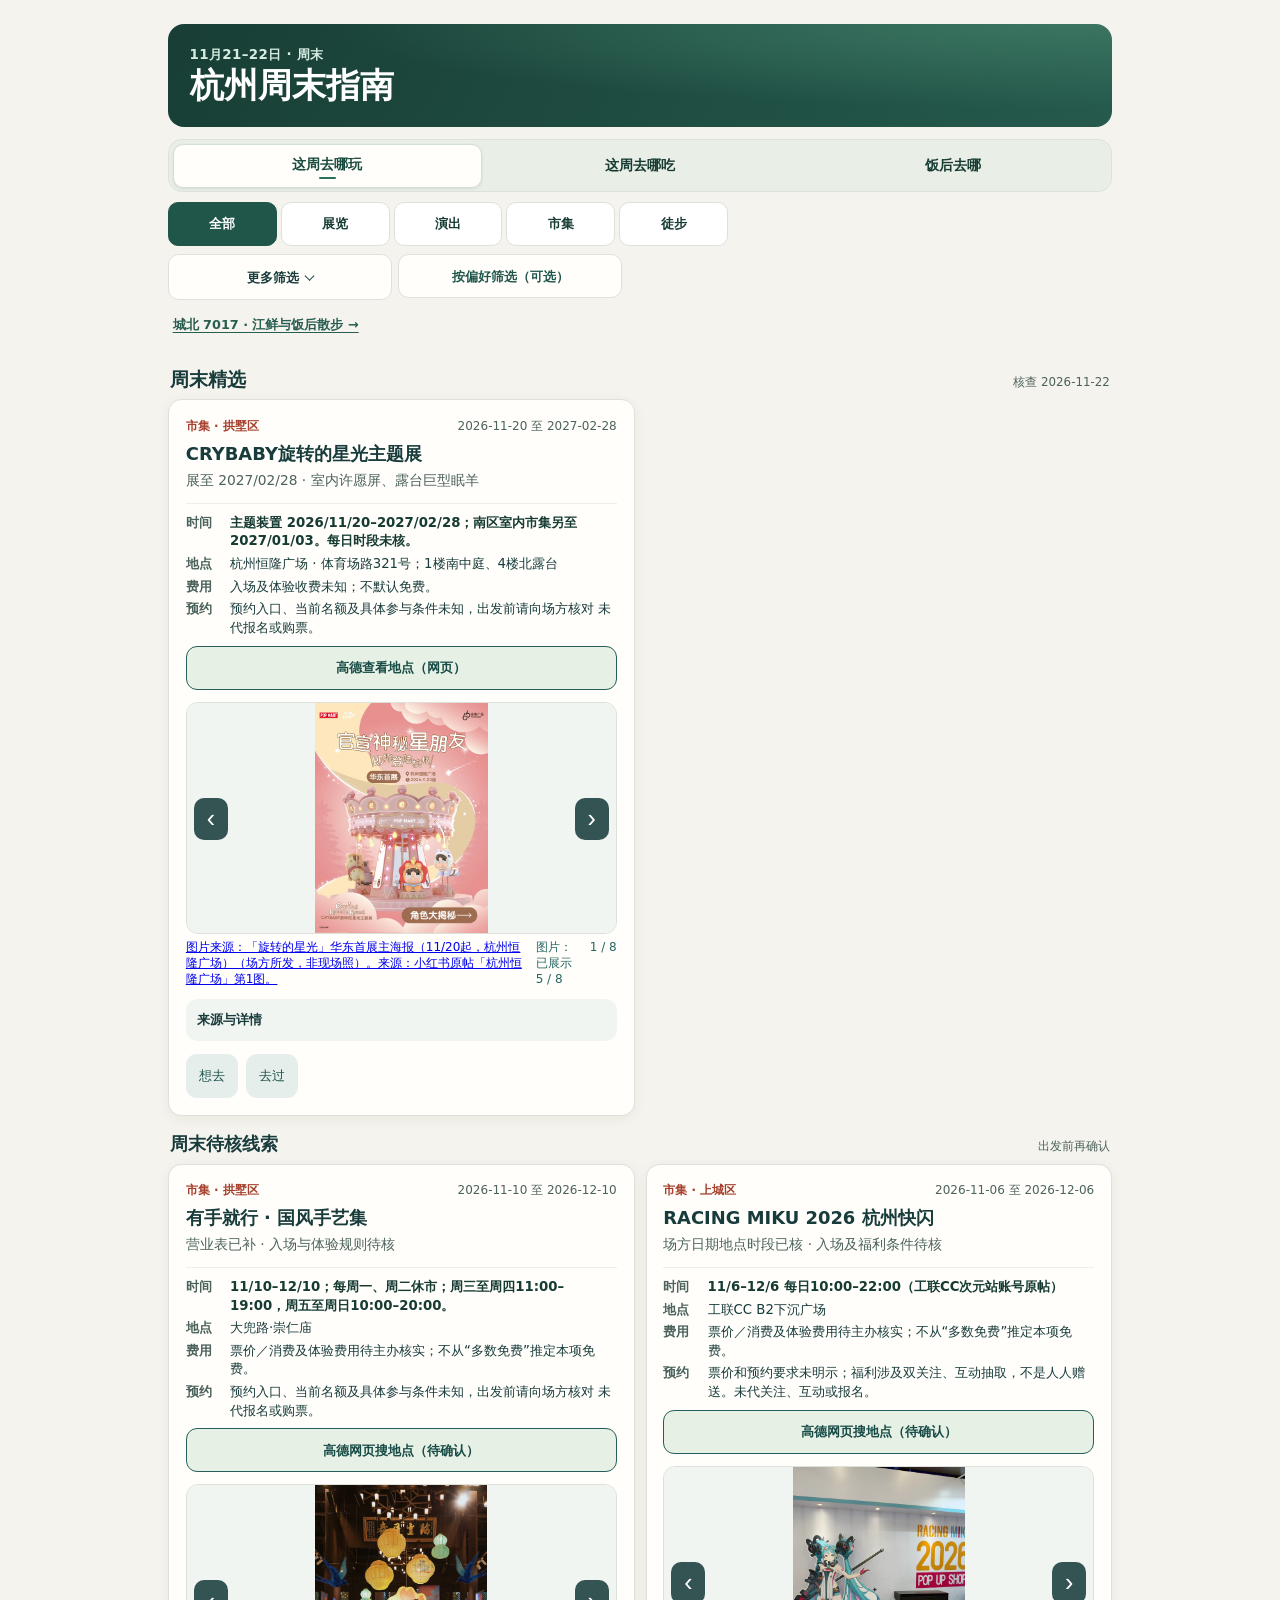
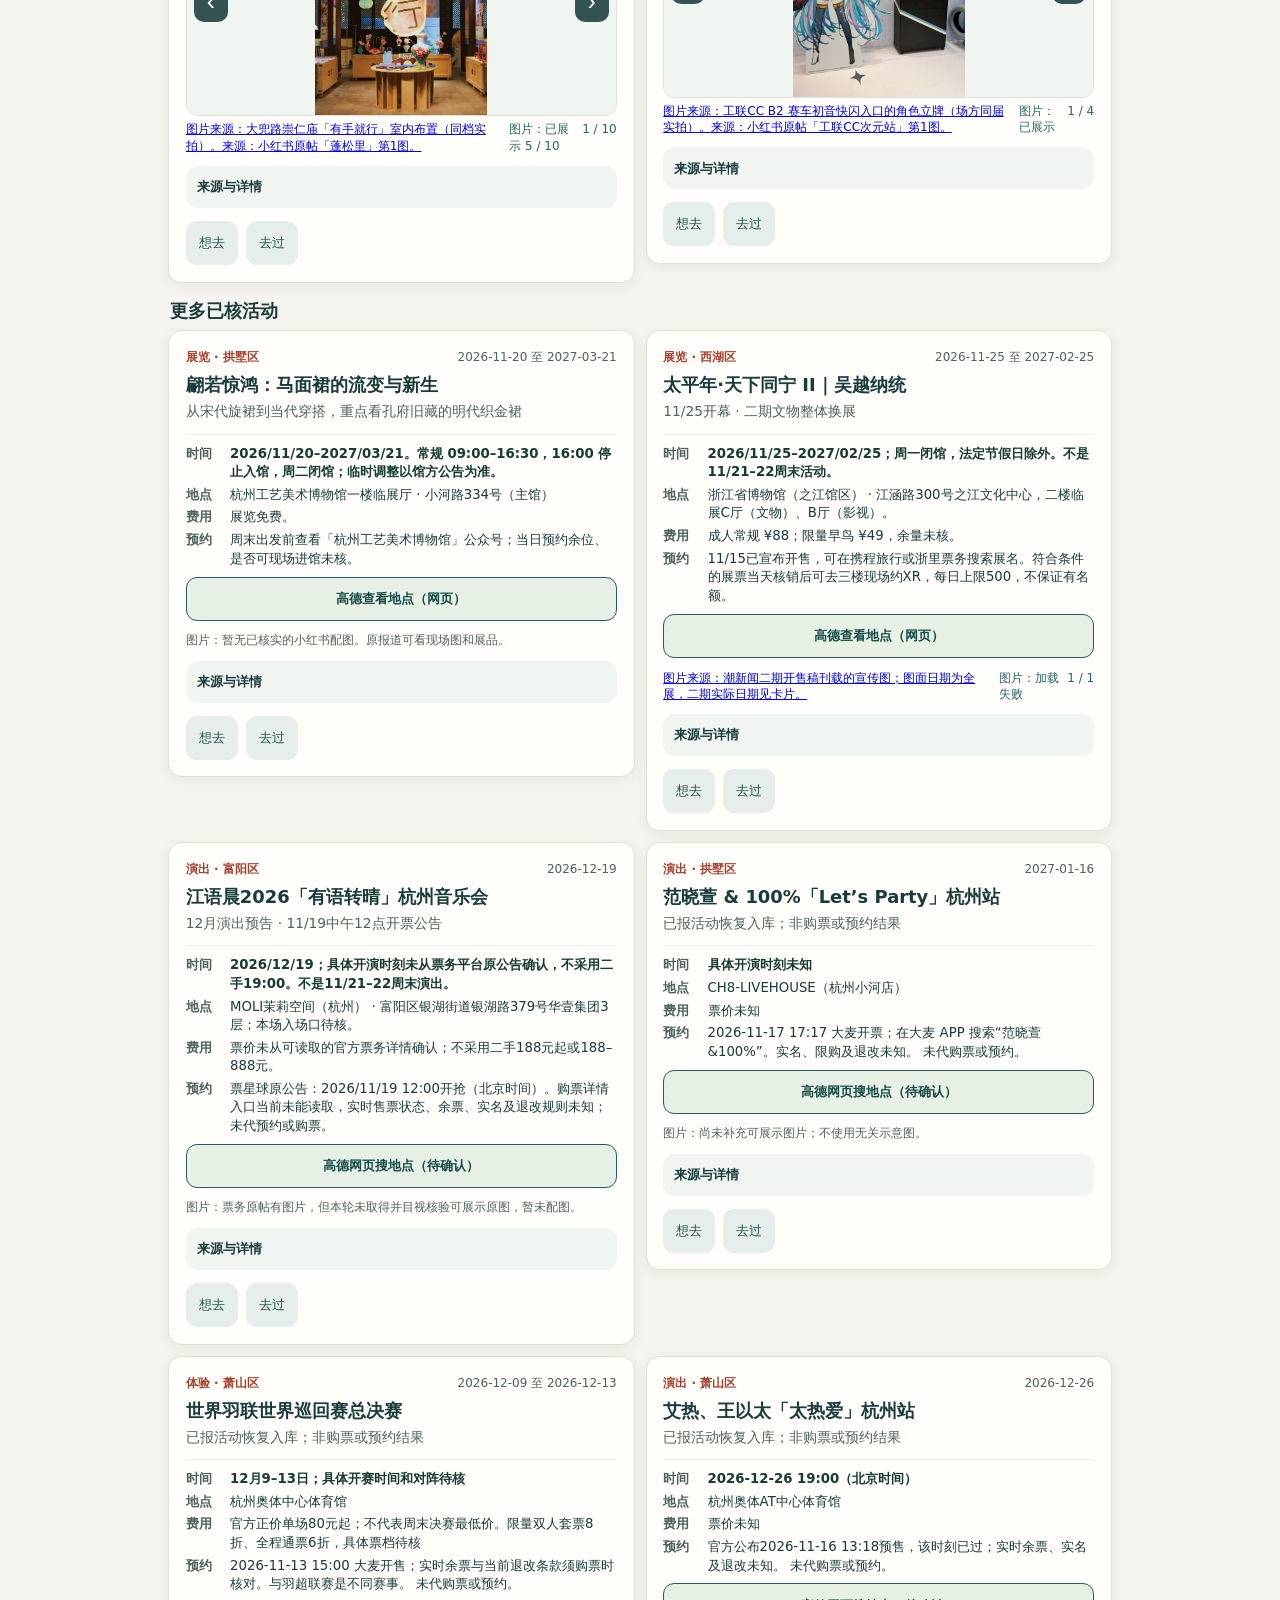
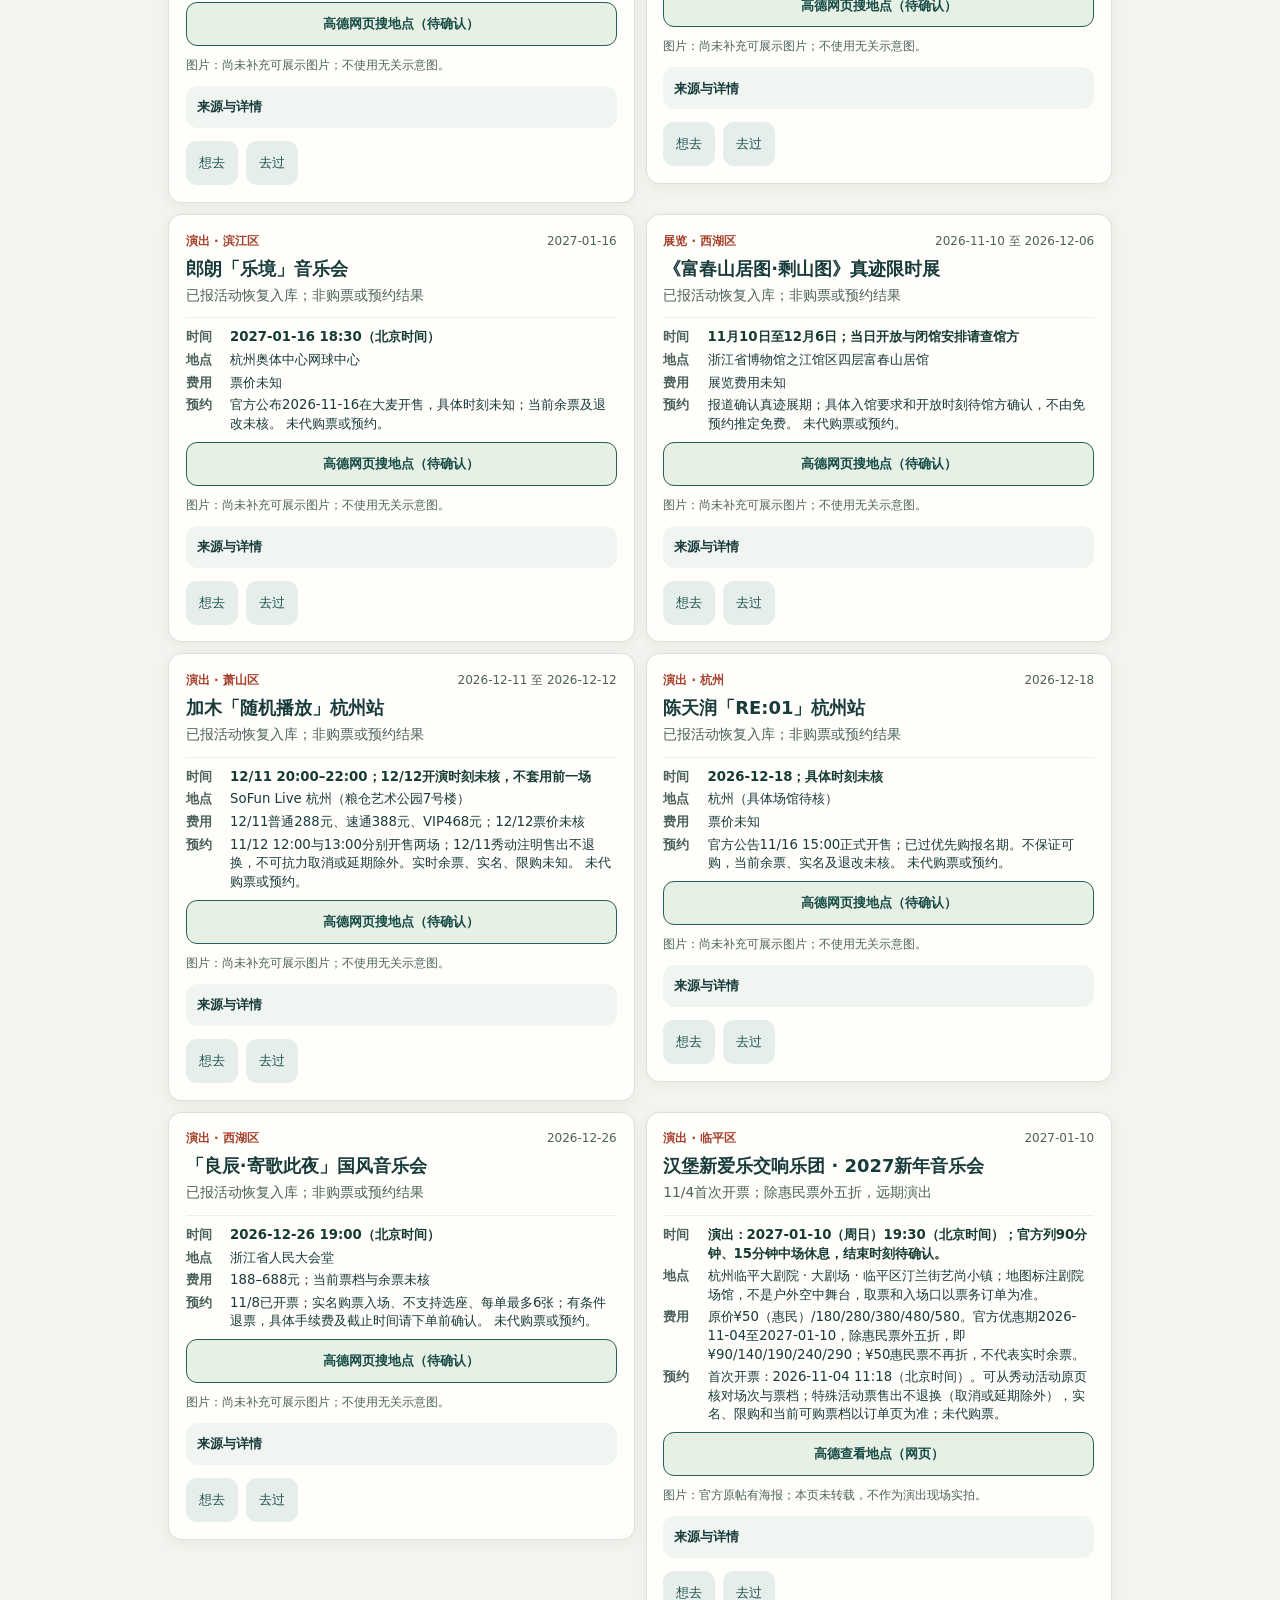
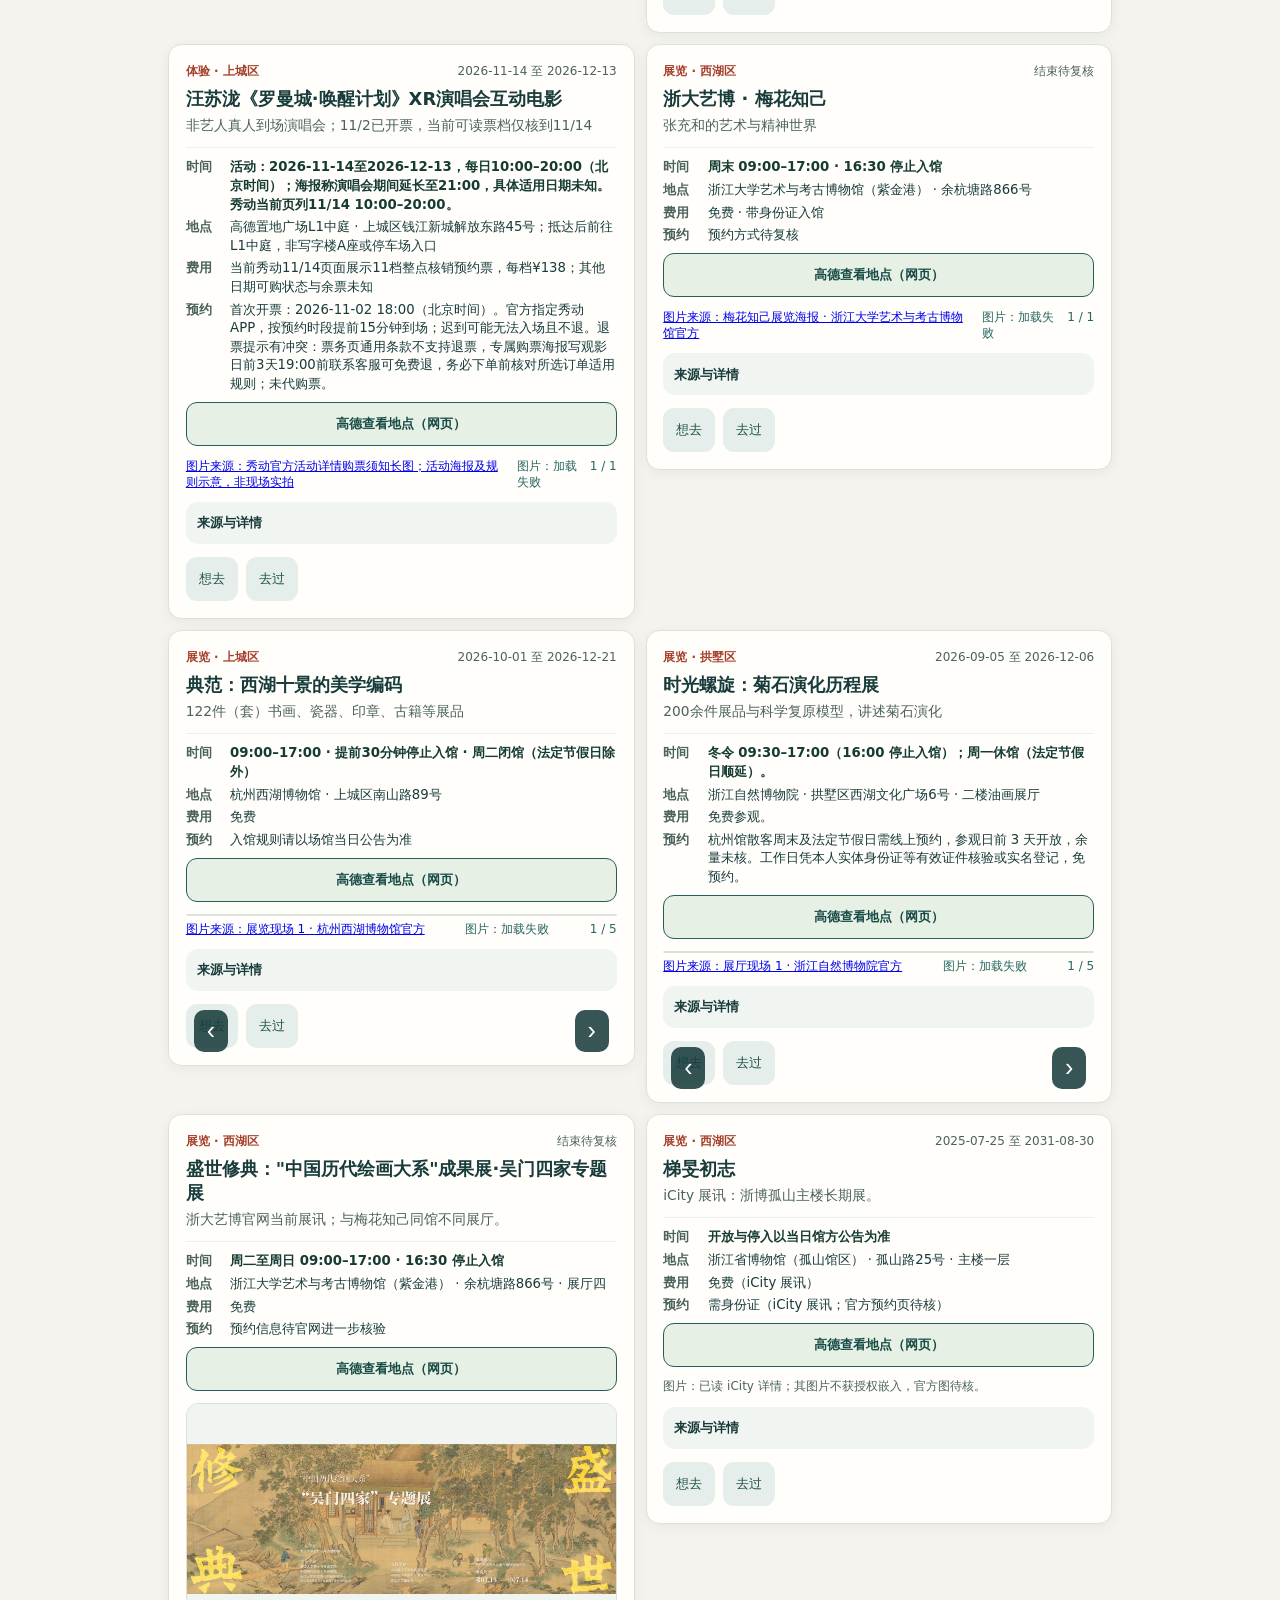
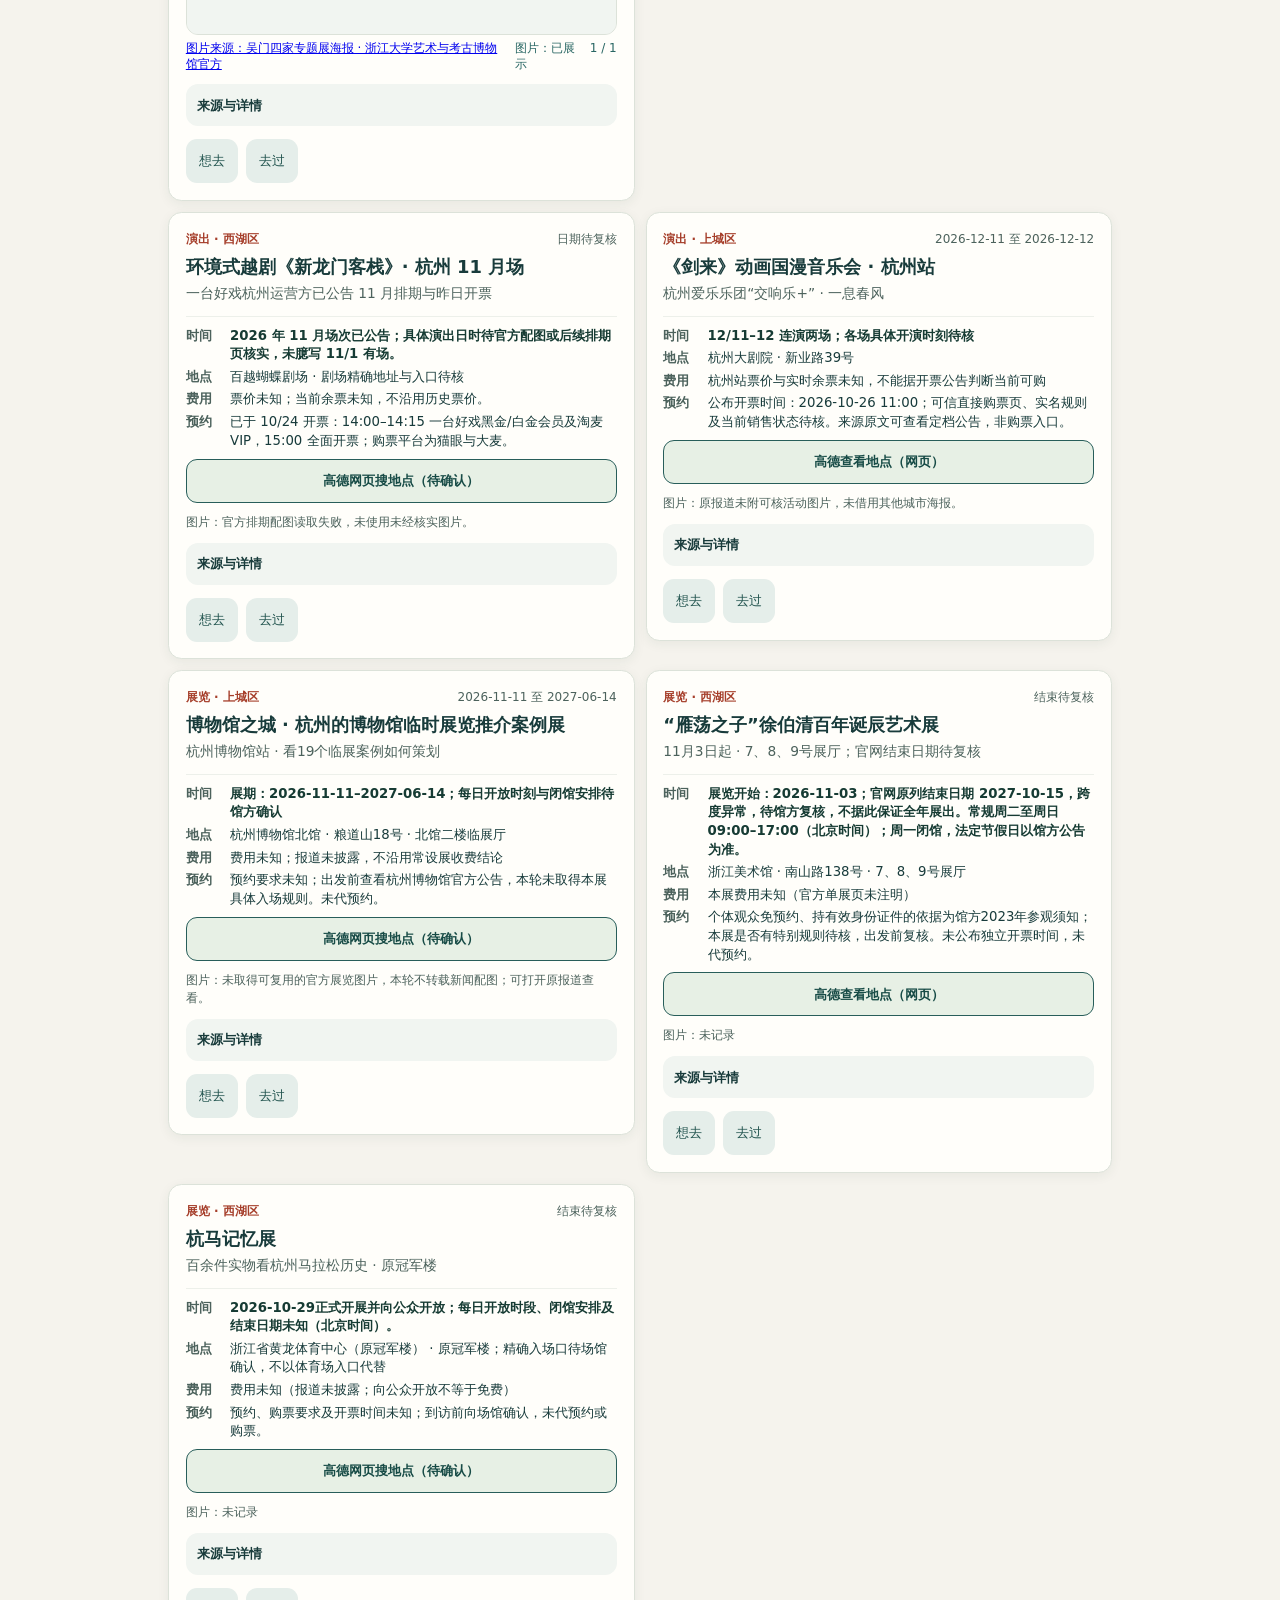
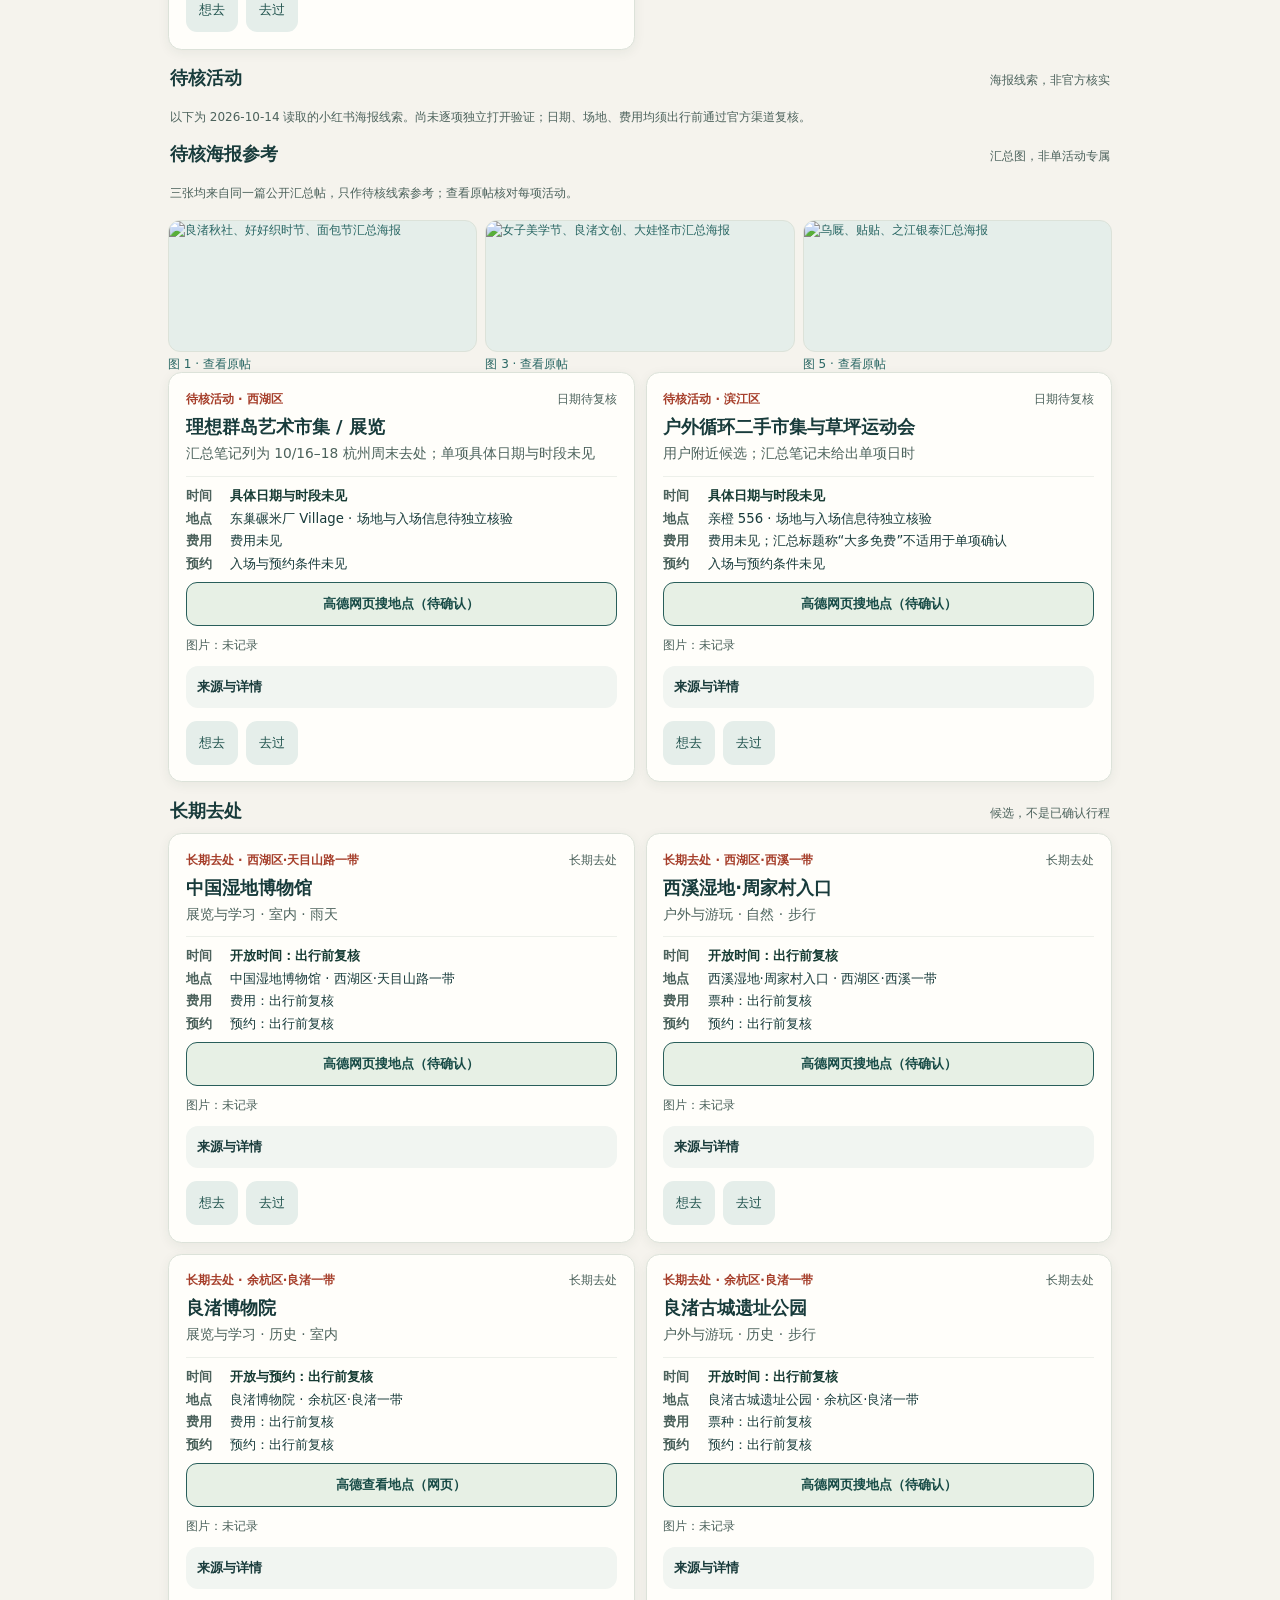
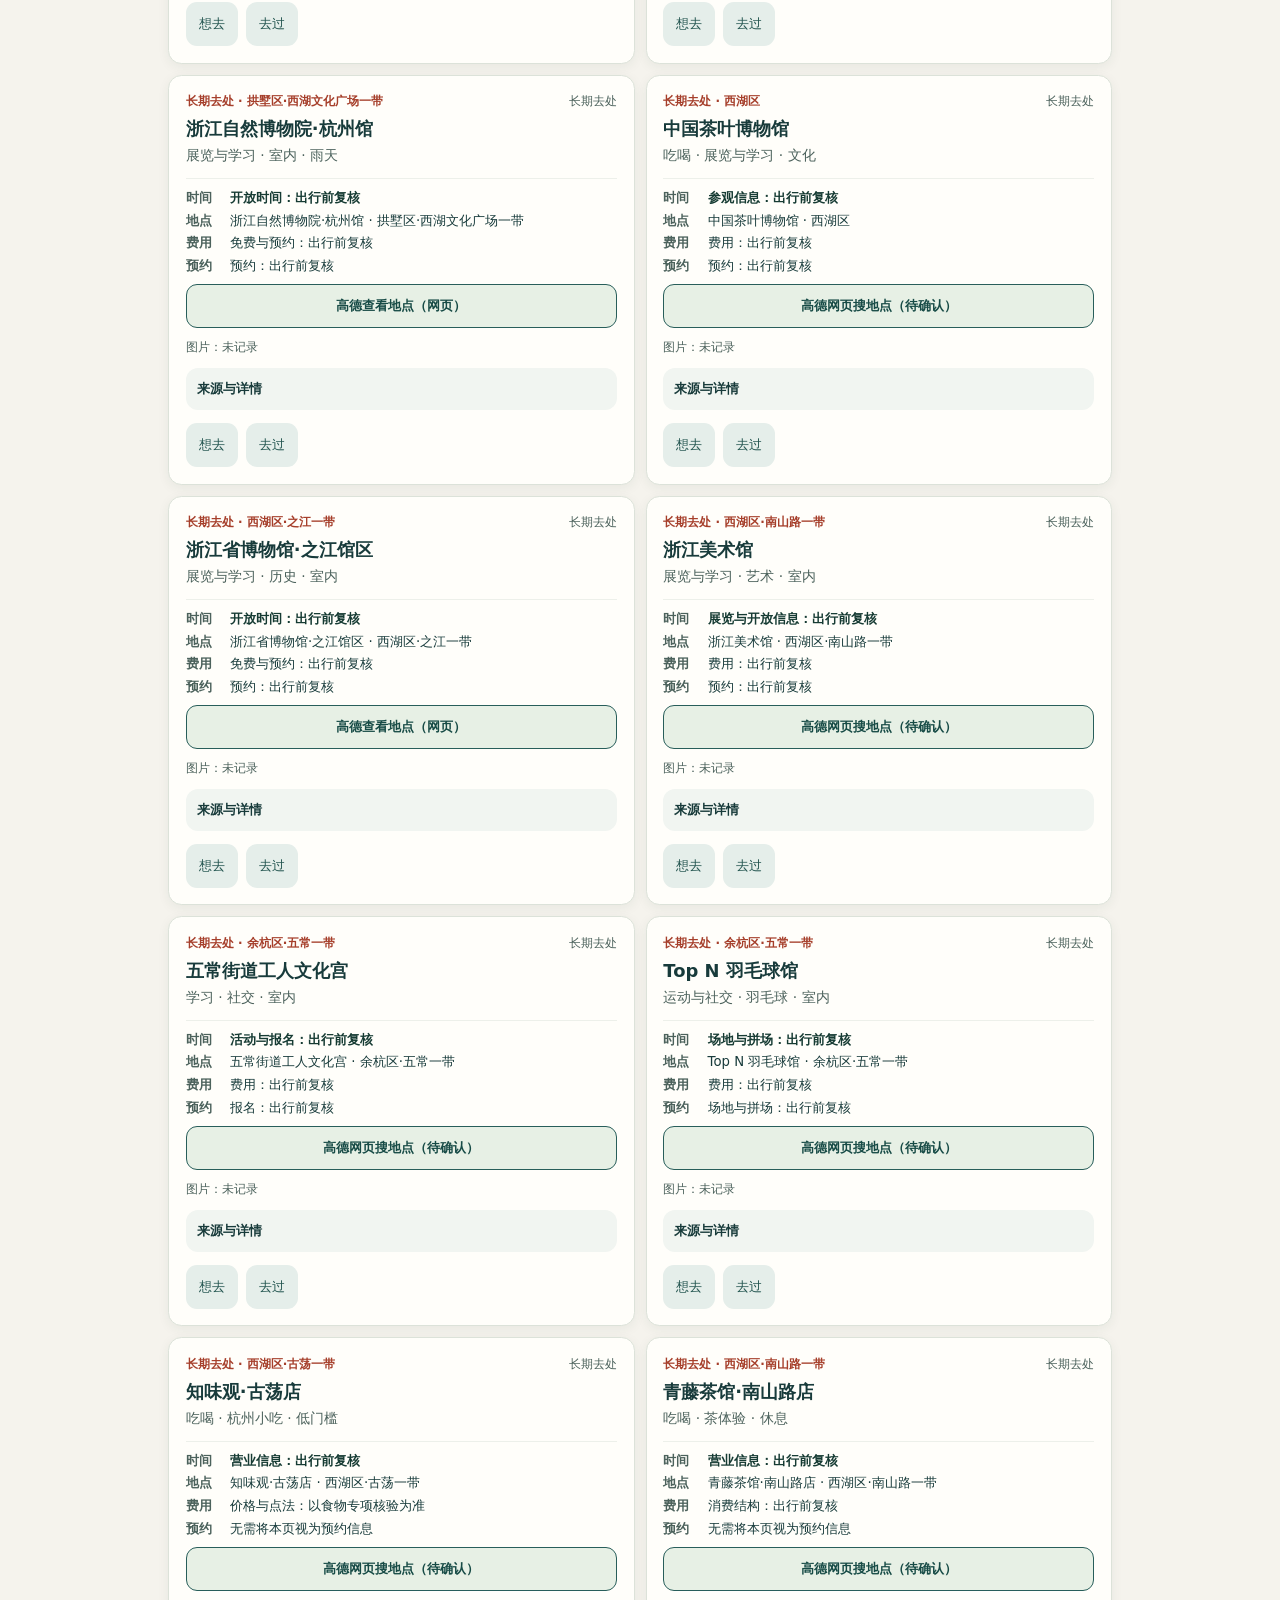
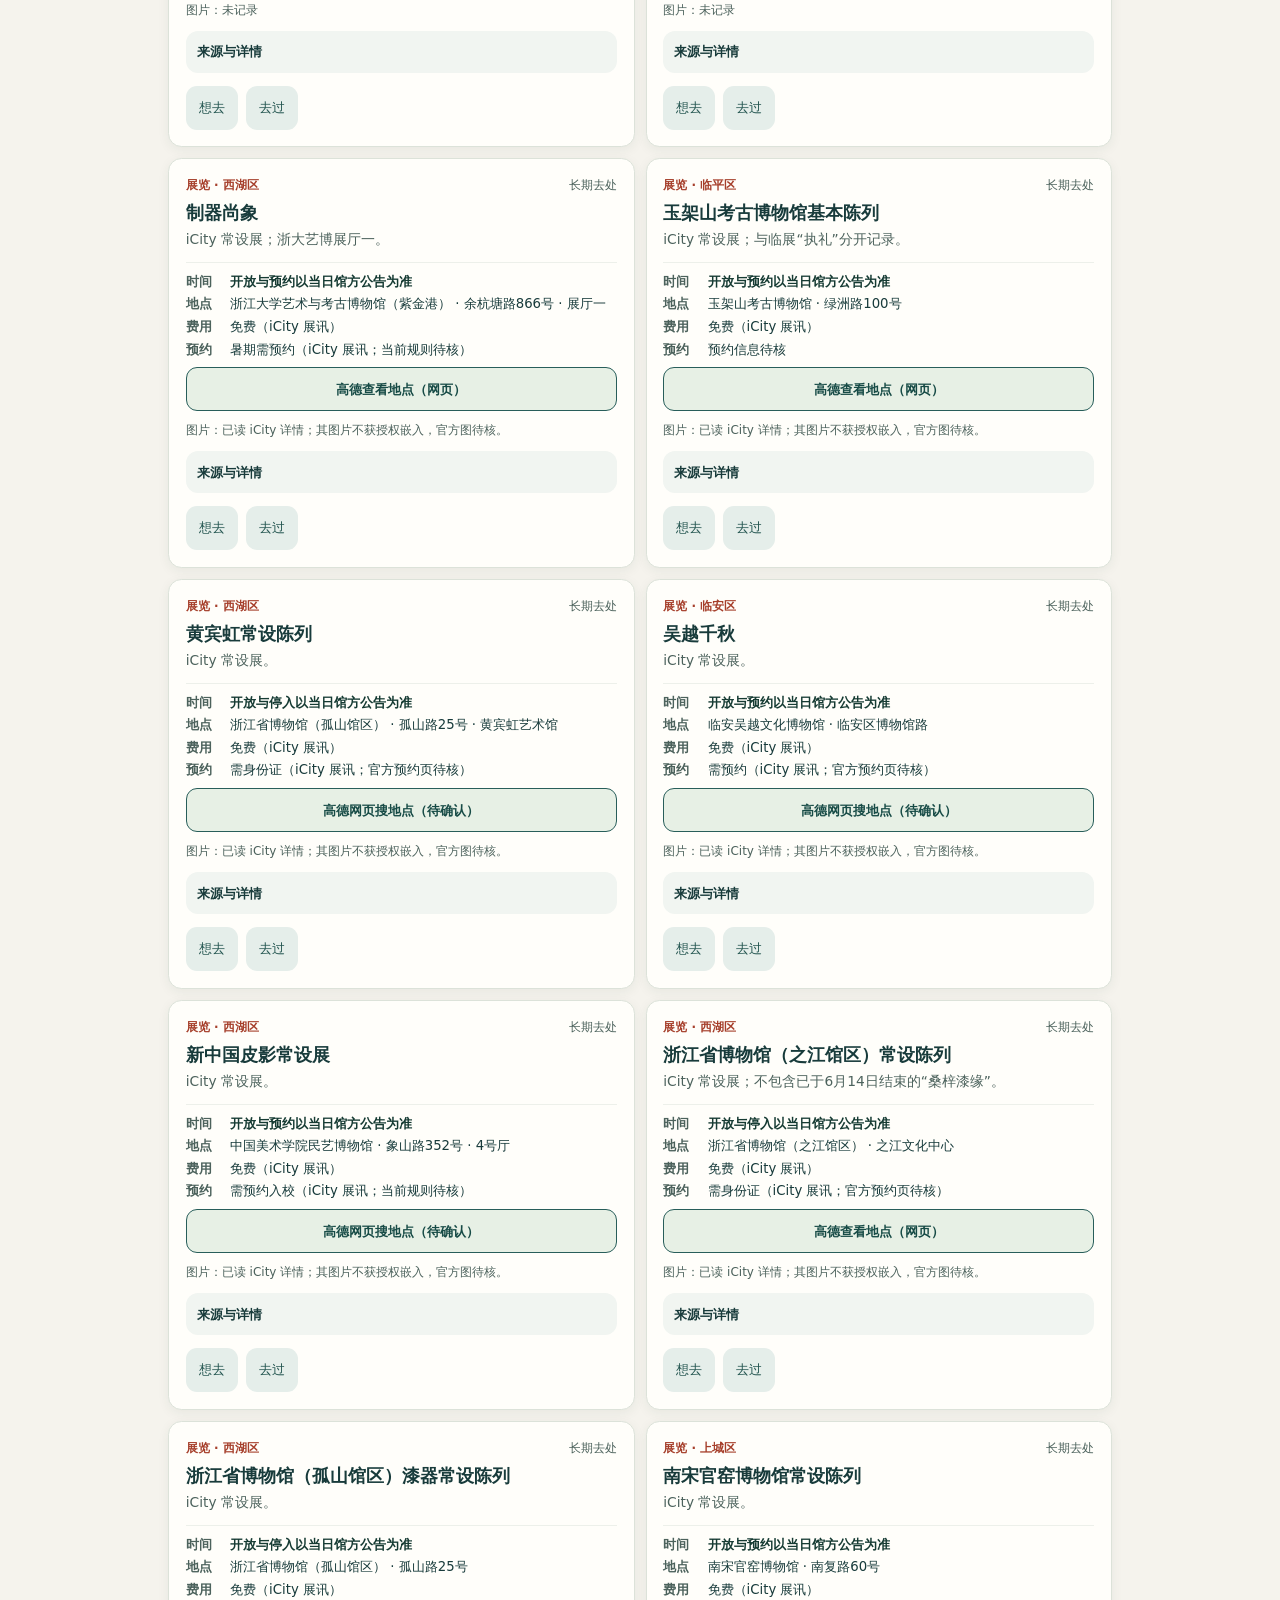
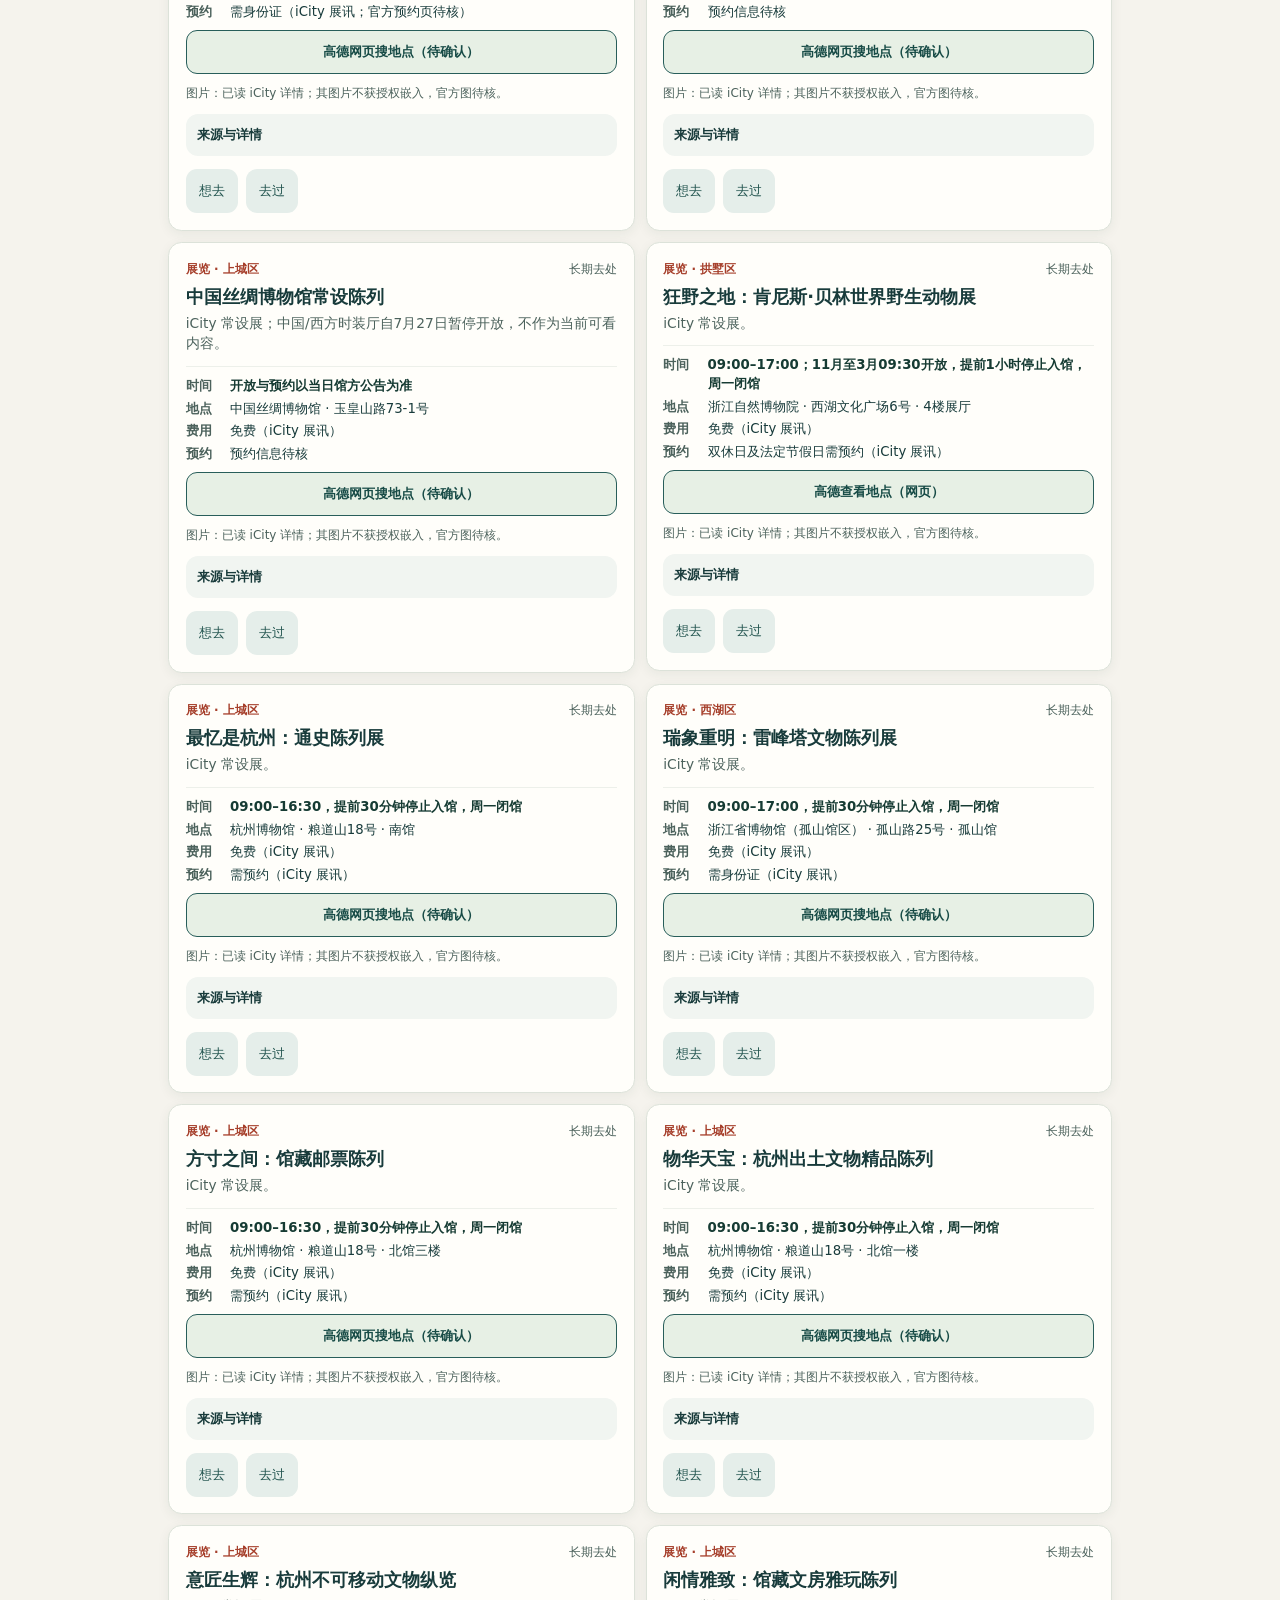
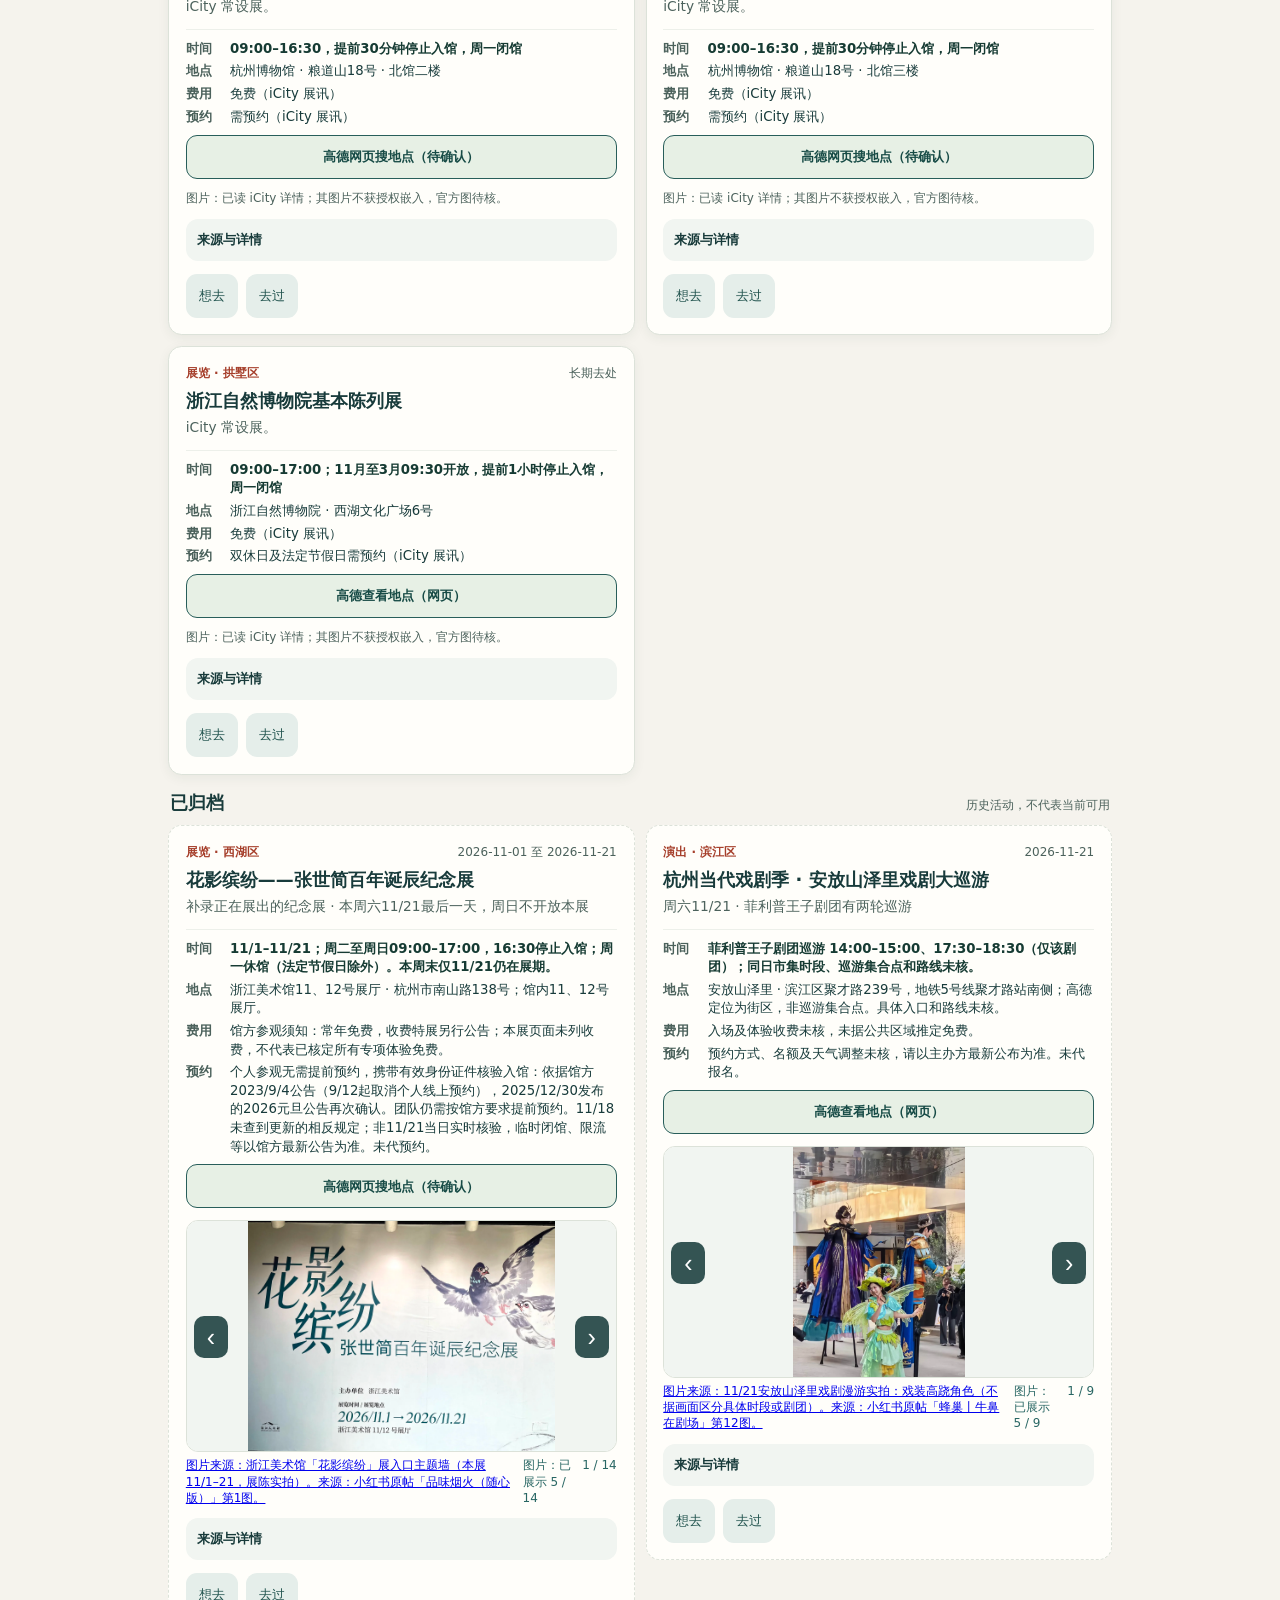
==== hangzhou/index.html @ f166c268 "Update Hangzhou guide with November 22 verified outings" ====
<!doctype html>
<html lang="zh-CN">
<meta charset="utf-8">
<meta name="viewport" content="width=device-width,initial-scale=1,viewport-fit=cover">
<title>杭州这周玩什么</title>
<style>.swipe-launch{width:100%;margin:14px 0;border:1px solid var(--line);border-radius:14px;min-height:44px;background:#fff;color:var(--deep);font:700 14px inherit}.swipe-panel{margin:0 0 14px;padding:14px;background:var(--card);border:1px solid var(--line);border-radius:18px}.swipe-panel[hidden]{display:none}.swipe-card{touch-action:pan-y;overflow:hidden;border-radius:14px;background:#f1f5f1}.swipe-card img{display:block;width:100%;max-height:280px;object-fit:contain;background:#e5eeea}.gallery-frame.image-unavailable img{display:none}.event-gallery .gallery-track:has(.image-unavailable:only-child){display:none}.swipe-card h3{margin:12px 12px 4px}.swipe-card p{margin:4px 12px;color:var(--muted);font-size:13px}.swipe-actions{display:grid;grid-template-columns:repeat(3,1fr);gap:7px;margin-top:12px}.swipe-actions button,.swipe-utility button{min-height:42px;border:1px solid var(--line);border-radius:10px;background:#fff;color:var(--ink);font:700 13px inherit}.swipe-actions .yes{background:#e5eeea}.swipe-actions .no{background:#f5d9d0}.swipe-utility{display:flex;gap:8px;margin-top:8px}.swipe-utility button{flex:1}.swipe-summary{margin-top:12px;font-size:13px}.swipe-summary button{margin:3px;padding:5px 8px;border:1px solid var(--line);border-radius:9px;background:#fff;font:inherit}.swipe-group{margin:10px 0;padding-top:9px;border-top:1px solid var(--line)}.swipe-group:first-child{padding-top:0;border-top:0}.swipe-group p{margin:4px 0;color:var(--muted)}.swipe-item{display:flex;gap:8px;align-items:center;padding:7px 0}.swipe-item a{min-width:0;flex:1;color:#286663;overflow-wrap:anywhere}.swipe-item select{max-width:92px;padding:4px;border:1px solid var(--line);border-radius:7px;background:#fff;color:var(--ink);font:inherit}</style>
<style>.weather{display:flex;gap:8px;overflow:auto;margin-top:13px;padding-top:10px;border-top:1px solid #ffffff45}.weather[hidden]{display:none}.weather-day{flex:0 0 auto;min-width:126px;padding:7px 9px;border-radius:10px;background:#ffffff18;font-size:12px;line-height:1.35}.weather-day b{display:block}.weather-note{align-self:center;margin:0;color:#e2eee9;font-size:12px}.subfilters{padding-top:0}.subfilters[hidden]{display:none}.subfilters .filter{min-height:36px;font-size:12px}.filter-note{align-self:center;flex:0 0 auto;color:var(--muted);font-size:12px;font-weight:700}.event-gallery{position:relative;margin-top:12px}.gallery-track{display:flex;overflow:auto;scroll-snap-type:x mandatory;border:1px solid var(--line);border-radius:12px;background:#f1f5f1;scrollbar-width:none;touch-action:pan-x}.gallery-frame{display:block;flex:0 0 100%;border:0;padding:0;background:transparent;scroll-snap-align:start;cursor:zoom-in}.gallery-frame img{display:block;width:100%;height:230px;object-fit:contain;background:#f1f5f1}.gallery-nav{position:absolute;top:96px;z-index:1;width:34px;height:42px;border:0;border-radius:10px;background:#183b3bdd;color:#fff;font-size:25px}.gallery-nav.prev{left:8px}.gallery-nav.next{right:8px}.gallery-meta{display:flex;justify-content:space-between;gap:8px;margin-top:5px;color:#286663;font-size:12px;line-height:1.35}.gallery-count{white-space:nowrap}@media(max-width:480px){.gallery-meta{display:grid;grid-template-columns:minmax(0,1fr) auto;gap:5px 8px}.gallery-meta>a{grid-column:1/-1;overflow-wrap:anywhere}.gallery-meta>span{white-space:nowrap}.gallery-count{justify-self:end}}.image-dialog{width:min(94vw,720px);padding:0;border:0;border-radius:16px;background:#182a28;color:#fff}.image-dialog::backdrop{background:#000a}.image-dialog figure{margin:0}.image-dialog img{display:block;width:100%;max-height:78vh;object-fit:contain;background:#111}.image-dialog figcaption{padding:10px 42px 12px 12px;font-size:13px}.image-dialog button{position:absolute;top:8px;right:8px;width:32px;height:32px;border:0;border-radius:50%;background:#fff;color:#183b3b;font-size:20px}</style>
<style>@import url('https://unpkg.com/leaflet@1.9.4/dist/leaflet.css');:root{--ink:#183b3b;--muted:#637574;--bg:#f2f1eb;--card:#fffefa;--line:#d7ddd5;--accent:#d85c3f;--deep:#285e5a}*{box-sizing:border-box}body{margin:0;background:var(--bg);color:#183b3b;font:16px/1.5 ui-sans-serif,system-ui,-apple-system,"PingFang SC",sans-serif}.app{max-width:540px;margin:auto;padding:18px 14px 40px}.hero{padding:22px 18px;background:linear-gradient(135deg,#244e4c,#306b66);color:#fff;border-radius:22px}.eyebrow{font-size:12px;letter-spacing:.1em;color:#bfe0d6}.hero h1{font:700 29px/1.12 ui-serif,Georgia,"Songti SC",serif;margin:8px 0}.hero p{margin:0;color:#e2eee9;font-size:14px}.top-tabs{display:grid;grid-template-columns:repeat(3,1fr);gap:8px;margin-top:14px}.top-tab{min-height:46px;border:1px solid var(--line);border-radius:13px;background:#fff;color:var(--ink);font:800 13px inherit}.top-tab[aria-selected="true"]{background:var(--deep);border-color:var(--deep);color:#fff}.filters{display:flex;gap:8px;overflow:auto;padding:15px 0 9px;scrollbar-width:none}.filter{white-space:nowrap;min-height:42px;padding:0 13px;border:1px solid var(--line);border-radius:999px;background:#fff;color:var(--ink);font:600 13px inherit}.filter[aria-pressed="true"]{background:var(--deep);border-color:var(--deep);color:#fff}.section{display:flex;align-items:baseline;justify-content:space-between;margin:13px 2px 10px}.section h2{font-size:18px;margin:0}.section small{color:var(--muted)}.stack{display:grid;gap:11px}.card{background:var(--card);border:1px solid var(--line);border-radius:18px;padding:16px;box-shadow:0 7px 18px #163c3710}.card[hidden]{display:none}.topline{display:flex;gap:8px;justify-content:space-between;align-items:start}.kind{font-size:12px;color:var(--accent);font-weight:800}.date{font-size:12px;color:var(--muted);text-align:right}.card h3{font-size:19px;line-height:1.25;margin:7px 0 4px}.sub,.summary{margin:0;color:var(--muted);font-size:14px}.meta{display:grid;gap:4px;border-top:1px solid #edf0ea;margin-top:12px;padding-top:10px;font-size:13px}.meta b{color:var(--ink)}details{margin-top:12px;background:#f1f5f1;border-radius:12px;padding:0 11px}summary{min-height:42px;display:flex;align-items:center;font-weight:700;font-size:13px;cursor:pointer}.links{padding:0 0 11px;font-size:13px}.links a{display:block;color:#286663;margin:6px 0;overflow-wrap:anywhere}.research-status{margin:10px 0 0;color:var(--muted);font-size:12px}.source-actions,.actions{display:flex;flex-wrap:wrap;gap:8px;margin-top:13px}.source-action{display:inline-flex;align-items:center;min-height:40px;padding:0 12px;border:1px solid #8cb4ad;border-radius:11px;color:#22544f;background:#f1f5f1;font-size:13px;font-weight:700;text-decoration:none}.source-action.map-action{flex:1 0 100%;justify-content:center;min-height:44px;background:#e5eeea;border-color:#285e5a;color:#174b46}.action{min-height:44px;border:0;border-radius:11px;padding:0 13px;background:#e5eeea;color:#22544f;font:700 13px inherit}.action.saved{background:#f5d9d0;color:#99412b}.local-note{margin:18px 2px;color:var(--muted);font-size:12px}.empty{padding:20px;color:var(--muted);text-align:center}.archive .card{opacity:.6}.poster-grid{display:grid;grid-template-columns:repeat(3,minmax(0,1fr));gap:8px}.poster{display:block;color:#286663;font-size:12px;text-decoration:none}.poster img{display:block;width:100%;max-width:100%;height:132px;object-fit:cover;border:1px solid var(--line);border-radius:12px;background:#e5eeea}.poster img[hidden]{display:none}.poster span{display:block;margin-top:4px;line-height:1.35}.food-map{padding:0;overflow:hidden}.food-map header{padding:14px 16px 0}.food-map h2{font-size:17px;margin:0}.food-map #foodMapCanvas{height:300px;margin-top:10px}.map-legend{padding:10px 16px 14px;margin:0;font-size:12px;color:var(--muted)}.map-pending{max-height:116px;overflow:auto;padding:0 16px 14px;font-size:12px}.map-pending button{border:0;background:none;padding:5px 0;color:#286663;text-align:left;font:inherit;text-decoration:underline}.food-fields{display:grid;gap:5px;margin-top:12px;font-size:13px}.food-fields b{color:var(--ink)}.food-visual{margin-top:12px;min-height:42px;padding:10px;border-radius:12px;background:#f1f5f1;color:var(--muted);font-size:12px}@media(max-width:350px){.app{padding-inline:10px}.hero{padding:19px 15px}.hero h1{font-size:26px}.poster-grid{grid-template-columns:1fr}.poster img{height:auto;max-height:260px}.top-tab{font-size:12px}}</style>
<style>.food-gallery{display:flex;gap:8px;overflow:auto;scroll-snap-type:x mandatory}.food-gallery figure{flex:0 0 88%;margin:0;scroll-snap-align:start}.food-gallery img{display:block;width:100%;height:180px;object-fit:cover;border-radius:9px}.food-gallery figcaption{margin-top:5px;font-size:12px}.food-gallery a{color:#286663}</style>
<style>.map-zoom{margin:12px 0 0;overflow:hidden;border:1px solid var(--line);border-radius:14px;background:#e8eee8}.map-zoom .map-viewport{height:285px;overflow:hidden;touch-action:none;cursor:grab}.map-zoom .map-viewport:active{cursor:grabbing}.map-zoom img{width:100%;height:100%;display:block;object-fit:contain;transform-origin:center;will-change:transform}.map-zoom .map-stage{position:relative;width:100%;height:100%;transform-origin:center;will-change:transform}.map-zoom .map-stage img{position:absolute;inset:0;width:100%;height:100%;transform:none}.map-zoom .map-stage .hanggang-route-overlay{pointer-events:none}.map-zoom-controls{display:flex;align-items:center;gap:8px;padding:8px 10px;background:var(--card);font-size:12px;color:var(--muted)}.map-zoom-controls button{width:34px;height:32px;border:1px solid var(--line);border-radius:9px;background:#fff;color:var(--deep);font:800 20px/1 sans-serif}.map-zoom-controls span{margin-left:auto}.hiking-only{display:none}.hiking-active .hiking-only{display:block}.hiking-active #active,.hiking-active #pendingWrap,.hiking-active #permanentWrap,.hiking-active #archiveWrap,.hiking-active .section:not(.hiking-only){display:none}.hiking-active .subfilters{display:none}</style>
<style data-guide-layout="compact-weekend">
:root{--ink:#163b33;--deep:#20564a;--accent:#a63f2b;--muted:#4c625c;--bg:#f5f3ed;--card:#fffefa;--line:#dce2d9}
.app{width:min(100%,62.5rem);max-width:none;padding:clamp(.625rem,2.6vw,1.5rem) clamp(.625rem,3vw,1.75rem) 3rem}
.hero{display:grid;gap:.75rem;padding:clamp(.875rem,3vw,1.35rem);border-radius:1rem;background:
 radial-gradient(ellipse at 96% 0%,#3b7561 0%,transparent 58%),linear-gradient(120deg,#183e35,#255a4d)}
.hero h1{margin:.15rem 0 0;font-family:inherit;font-size:clamp(1.55rem,5.6vw,2.1rem);font-weight:800;line-height:1.17}
.hero p.hero-date{color:#d6ece2;font-size:.84rem;font-weight:700;line-height:1.35;letter-spacing:.025em}
.hero .weather{display:grid;grid-template-columns:repeat(2,minmax(0,1fr));gap:.4rem;margin:0;padding:0;border:0;overflow:visible}
.hero .weather[data-days="1"]{grid-template-columns:minmax(0,1fr)}
.hero .weather[hidden]{display:none}
.weather-day{min-width:0;padding:.36rem .56rem;border:1px solid #fff3;border-radius:.55rem;background:#ffffff13;color:#fff;font-size:.76rem;line-height:1.3}
.weather-line{display:flex;align-items:baseline;justify-content:space-between;gap:.25rem .4rem;flex-wrap:wrap}
.weather-line b,.weather-line strong{display:block;font-weight:760}
.weather-line strong{white-space:nowrap}
.weather-condition{display:block;color:#e7f4ed;margin-top:.12rem;overflow-wrap:anywhere}
.hero .weather-note{grid-column:1/-1;color:#deeee6;font-size:.71rem;line-height:1.35;overflow-wrap:anywhere}
.weather-note a{color:inherit;text-underline-offset:.15em}
.top-tabs{grid-template-columns:repeat(3,minmax(0,1fr));gap:.2rem;margin:.6rem 0 0;padding:.22rem;border:1px solid var(--line);border-radius:.86rem;background:#e9eee6}
.top-tab{min-width:0;min-height:2.75rem;padding:.38rem .25rem;border:1px solid transparent;border-radius:.64rem;background:transparent;font-family:inherit;font-size:.88rem;font-weight:710;line-height:1.25;overflow-wrap:anywhere}
.top-tab[aria-selected="true"]{background:var(--card);border-color:#d4dfd4;color:#184a3d;box-shadow:0 1px 3px #143a2f19}
.top-tab[aria-selected="true"]::after{content:"";display:block;width:1.05rem;height:.13rem;margin:.18rem auto -.28rem;border-radius:1rem;background:#28705d}
.app :where(button,a,summary):focus-visible{outline:2px solid #146e5b;outline-offset:2px}
.hero a:focus-visible{outline-color:#fff}
#playPanel{margin-top:.6rem}
.activity-bar{display:grid;gap:.42rem}
.primary-filters{display:grid;grid-template-columns:repeat(5,minmax(0,1fr));gap:.26rem;padding:0;overflow:visible}
.primary-filters .filter,.subtypes .filter,.advanced-group .filter{min-width:0;min-height:2.75rem;padding:.35rem .22rem;line-height:1.2;white-space:normal;overflow-wrap:anywhere;font-family:inherit;font-size:.84rem;font-weight:650}
.primary-filters .filter{border-radius:.63rem}
.subtypes{display:flex;flex-wrap:wrap;padding:.15rem 0;gap:.3rem;overflow:visible}
.subtypes .filter,.advanced-group .filter{padding-inline:.7rem}
.play-tools{display:grid;grid-template-columns:repeat(2,minmax(0,1fr));gap:.38rem}
.play-options{margin:0;padding:0;border:1px solid var(--line);border-radius:.66rem;background:var(--card);min-width:0}
.play-options>summary,.swipe-mount>section>.swipe-launch{display:flex;align-items:center;justify-content:center;gap:.26rem;min-height:2.75rem;margin:0;padding:.33rem .4rem;font-family:inherit;font-size:.79rem;font-weight:700;line-height:1.25;overflow-wrap:anywhere}
.play-options>summary::after{content:"";width:.38rem;height:.38rem;flex:none;border:solid currentColor;border-width:0 1.5px 1.5px 0;transform:translateY(-.10rem) rotate(45deg);margin-inline-start:.18rem}
.play-options[open]>summary::after{transform:translateY(.10rem) rotate(225deg)}
.play-options[open],.swipe-mount:has(.swipe-panel:not([hidden])){grid-column:1/-1}
.play-options>[data-options-body]{border-top:1px solid var(--line);padding:.6rem .65rem}
.advanced-group{display:flex;align-items:center;flex-wrap:wrap;gap:.29rem;margin:0 0 .32rem;padding:0;overflow:visible}
.advanced-group .filter-note{flex-basis:100%;font-weight:760}
.filter-mark{min-width:1.05rem;padding:.10rem .25rem;border-radius:1rem;background:#e4efe6;color:#225a49;text-align:center;font-size:.72rem}
.advanced-info{margin-top:.4rem}
.advanced-info .research-status{margin:0 0 .4rem;padding-bottom:.43rem}
.swipe-mount>section>.swipe-launch{width:100%;border-radius:.66rem;background:var(--card)}
.swipe-mount>section>.swipe-launch[aria-expanded="true"]{background:#e9f1e9;border-color:#b7cfc2}
.swipe-mount .swipe-panel:not([hidden]){margin:.36rem 0 0}
.swipe-controls{display:flex;flex-wrap:wrap;gap:.36rem;margin-bottom:.55rem}
.swipe-controls .swipe-launch{width:auto;flex:1 1 12rem;min-height:2.75rem;margin:0;padding:.4rem .55rem;line-height:1.2}
.hiking-active #playPanel .play-tools{display:none}
[data-play-group][hidden],#playEmpty[hidden]{display:none}
.play-group{margin:1.15rem 0 0}
.play-group.featured{margin:.92rem 0 0}
.section{gap:.35rem .65rem;flex-wrap:wrap}
.play-group>.section,#foodPanel>.section,#afterPanel>.section{margin:0 .14rem .45rem}
.section h2{font-size:1.1rem;line-height:1.25}
.play-group.featured h2{font-size:1.21rem;font-weight:780}
.section small,.section .section-note{color:var(--muted);font-size:.74rem}
#pendingWrap,#permanentWrap,#archiveWrap{margin-top:1.15rem}
#playEmpty{padding:.8rem;border:1px dashed var(--line);border-radius:.75rem;background:var(--card);font-size:.88rem}
.card{min-width:0;padding:clamp(.74rem,2.5vw,1.05rem);border-radius:.84rem;box-shadow:0 3px 12px #183c3210}
.card h3{font-size:1.12rem;line-height:1.34}
.card .topline{gap:.48rem}
.card .topline>*{min-width:0;overflow-wrap:anywhere}
.card .sub,.card .summary{font-size:.86rem}
.event-facts{display:grid;gap:.25rem;margin-bottom:0;font-size:.83rem;line-height:1.4}
.event-facts>div{display:grid;grid-template-columns:3em minmax(0,1fr);gap:.28rem}
.event-facts dt{color:var(--muted);font-weight:650}
.event-facts dd{margin:0;min-width:0;overflow-wrap:anywhere}
#playPanel .card .source-actions{margin-top:.52rem;gap:.34rem}
#playPanel .card .source-action{min-height:2.75rem;padding:.35rem .5rem}
#playPanel .card .source-action.map-action:first-child{background:#e7f0e5}
#playPanel .card .source-action.map-action:not(:first-child){background:var(--card);border-color:#c8d9cc}
.archive .card{opacity:1;border-style:dashed;box-shadow:none}
#foodPanel,#afterPanel{margin-top:1rem}
#foodPanel .filters{margin:0;padding:.15rem 0 .42rem;flex-wrap:wrap;gap:.35rem;overflow:visible}
#foodPanel .filter{min-width:0;max-width:100%;white-space:normal;overflow-wrap:anywhere}
.context-note{margin:.4rem .14rem .7rem;color:var(--muted);font-size:.8rem;line-height:1.4}
.context-link{display:inline-block;min-height:2.75rem;padding:.65rem .15rem;color:#285e51;font-weight:650;text-decoration-thickness:1px;text-underline-offset:.22em;overflow-wrap:anywhere}
#playPanel .play-quick{margin:0 .14rem}
#playPanel .play-quick .context-link{padding-block:.42rem;min-height:2.75rem}
#afterPanel>[data-after-options]{margin:1rem .15rem .44rem;font-size:.95rem}
#afterPanel #beiruan-7017:target{outline:2px solid #8cb4a2;outline-offset:2px}
.swipe-item select{max-width:6.15rem;min-height:2.3rem}
@media(min-width:48rem){
  .hero{grid-template-columns:minmax(0,1.05fr) minmax(0,1fr);align-items:center;column-gap:1.15rem}
  .top-tabs{margin-top:.75rem}.activity-bar{gap:.55rem}
  #playPanel :is(#weekendPicks,#weekendPending,#active,#pending,#permanent,#archive),
  #foodCards,#afterCards{grid-template-columns:repeat(2,minmax(0,1fr));align-items:start}
  #playPanel .stack>.card[data-type="徒步"],#afterCards>.card:has([data-map-zoom]),#afterCards>#after-banshan-hanggang{grid-column:1/-1}
  .primary-filters{max-width:35rem}
  .play-tools{grid-template-columns:repeat(2,minmax(0,14rem))}
  .play-options[open],.swipe-mount:has(.swipe-panel:not([hidden])){grid-column:1/-1}
}
@media(prefers-reduced-motion:reduce){.top-tab,.filter,.swipe-launch{transition:none}}
</style>
<body>
<main class="app">
<header class="hero">
<div class="hero-copy"><p id="week" class="hero-date">正在读取周末日期</p><h1>杭州周末指南</h1></div>
<section class="weather" id="weather" aria-label="本周末杭州天气" hidden></section>
</header>
<nav id="guideTabs" class="top-tabs" role="tablist" aria-label="杭州周末内容">
<button id="guide-tab-play" class="top-tab" role="tab" type="button" data-top-tab="play" aria-controls="playPanel" aria-selected="true">这周去哪玩</button>
<button id="guide-tab-food" class="top-tab" role="tab" type="button" data-top-tab="food" aria-controls="foodPanel" aria-selected="false" tabindex="-1">这周去哪吃</button>
<button id="guide-tab-after" class="top-tab" role="tab" type="button" data-top-tab="after" aria-controls="afterPanel" aria-selected="false" tabindex="-1">饭后去哪</button>
</nav>
<section id="playPanel" role="tabpanel" aria-labelledby="guide-tab-play">
<div class="activity-bar">
<nav class="filters primary-filters" aria-label="活动类型">
<button class="filter" data-filter="all" aria-pressed="true">全部</button>
<button class="filter" data-filter="展览" aria-pressed="false">展览</button>
<button class="filter" data-filter="演出" aria-pressed="false">演出</button>
<button class="filter" data-filter="市集" aria-pressed="false">市集</button>
<button class="filter" data-filter="徒步" aria-pressed="false">徒步</button>
</nav>
<nav class="filters subfilters subtypes" id="exhibitionFilters" aria-label="展览类型筛选" hidden>
<button class="filter" data-exhibition-filter="all" aria-pressed="true">全部展览</button>
<button class="filter" data-exhibition-filter="艺术" aria-pressed="false">艺术</button>
<button class="filter" data-exhibition-filter="历史文物" aria-pressed="false">历史文物</button>
<button class="filter" data-exhibition-filter="自然科学" aria-pressed="false">自然科学</button>
<button class="filter" data-exhibition-filter="设计" aria-pressed="false">设计</button>
</nav>
<div class="play-tools">
<details class="play-options" id="playOptions">
<summary>更多筛选 <span id="advancedFilterCount" class="filter-mark" aria-live="polite" hidden></span></summary>
<div data-options-body>
<nav class="filters subfilters advanced-group" aria-label="核实状态">
<span class="filter-note">核实状态</span>
<button class="filter" data-status-filter="all" aria-pressed="true">全部</button>
<button class="filter" data-status-filter="active" aria-pressed="false">已核</button>
<button class="filter" data-status-filter="pending" aria-pressed="false">待核线索</button>
</nav>
<nav class="filters subfilters advanced-group" aria-label="活动时间范围">
<span class="filter-note">时间范围</span>
<button class="filter" data-time-filter="all" aria-pressed="true">全部</button>
<button class="filter" data-time-filter="current" aria-pressed="false">本周 / 限时</button>
<button class="filter" data-time-filter="permanent" aria-pressed="false">长期去处</button>
<button class="filter" data-time-filter="archive" aria-pressed="false">已归档</button>
</nav>
<details class="advanced-info"><summary>活动信息怎么核</summary><p class="research-status">主办／票务已核信息与聚合帖待核线索分开；费用、余票和预约缺失均明示，不代表已报名。 11月18日续核良渚农夫与自然和风市集，补齐自然和风每日时段；其他候选仍有未完成核查，费用与预约缺口见各卡。周末活动配图只用已核实的小红书原帖图，缺图不放替代图。票务、地图和活动信息来源照常保留。原帖链接不计作配图。</p></details>
</div>
</details>
<div class="swipe-mount" id="weekendSwipeMount"></div>
</div>
<p class="context-note play-quick"><a class="context-link" href="?tab=after#beiruan-7017">城北 7017 · 江鲜与饭后散步 →</a></p>
</div>
<div class="play-group featured" data-play-group="weekendPicks">
<div class="section"><h2 id="weekendPicksHeading">周末精选</h2><small id="checked"></small></div>
<section id="weekendPicks" class="stack" aria-labelledby="weekendPicksHeading"></section>
</div>
<div class="play-group" data-play-group="weekendPending">
<div class="section"><h2 id="weekendPendingHeading">周末待核线索</h2><small>出发前再确认</small></div>
<section id="weekendPending" class="stack" aria-labelledby="weekendPendingHeading"></section>
</div>
<p id="playEmpty" class="empty" role="status" hidden>没有符合筛选的活动，可以切回“全部”。</p>
<section class="stack hiking-stack hiking-only">
<article class="card hiking-route hiking-jinniu-primary" id="hiking-jinniu-primary" data-type="徒步" data-status="active" data-time="current"><div class="topline"><span class="kind">本周徒步 · 半山西侧</span><span class="date">核定截取／作者完整实走</span></div><h3>半山金牛线：西侧前段至望宸阁</h3><p class="sub">在同一张作者原图上切换：A 只显示已核定的本站截取，B 保留作者完整实走轨迹。原图的绿／橙线没有图例，不把它们解释为 A 或 B。</p><section class="event-gallery hiking-reference" aria-label="半山金牛线原帖白线路形"><div class="gallery-track"><button class="gallery-frame" type="button" data-image="./images/banshan-white-route-extracted.svg" data-caption="原帖白线路形独立提取：保留原图形状与朝向，含 8 个景点与幽径易错点；非北朝上地图，不作精确导航。"><img loading="lazy" src="./images/banshan-white-route-extracted.svg" alt="半山金牛线原帖白线路形提取图，保留原图朝向"></button></div><div class="gallery-meta"><span>原帖白线路形提取 · 保留原图朝向</span><span>点开看大图</span></div></section><div class="track-switch" role="group" aria-label="路线显示"><button type="button" data-track-view="a" aria-pressed="true">A 本站截取</button><button type="button" data-track-view="b" aria-pressed="false">B 作者完整原轨迹</button></div><figure class="track-map" data-track-map data-view="a"><div class="map-viewport"><div class="map-stage"><img loading="lazy" src="./images/banshan-jinniu-loop-xhs.webp" width="1080" height="1932" alt="橙子好吃原帖第 1/18 图：半山金牛线完整实走轨迹，保留水印"><svg viewBox="0 0 1080 1932" aria-hidden="true"><polyline class="track-a" id="jinniuTrackA" points=""/><circle class="track-start" cx="368.33" cy="1106.33" r="12"/><path class="track-end" d="M369 880c-18-22-27-37-27-52a27 27 0 0 1 54 0c0 15-9 30-27 52Z"/><circle class="track-end-dot" cx="369" cy="828" r="7"/></svg></div></div><div class="map-zoom-controls"><button type="button" data-map-zoom="out" aria-label="缩小路线图">−</button><button type="button" data-map-zoom="in" aria-label="放大路线图">+</button><span>按钮缩放／拖动平移</span></div><figcaption>红线仅显示本站截取的已核路线，终点对应望宸阁位置；切换不会改变底图或缩放。</figcaption></figure><div class="track-photo-actions" aria-label="原帖补充图片"><button class="gallery-frame" type="button" data-image="./images/banshan-wangchenge-xhs.webp" data-caption="橙子好吃原帖第 6 图：望宸阁实况，保留原图水印。">看望宸阁实况 · 图 6</button><button class="gallery-frame" type="button" data-image="./images/banshan-jinniu-fork-xhs.webp" data-caption="橙子好吃原帖第 5 图：右岔实况；仅作看图提醒，不据此制作未核地理热区。">右岔 · 图 5 看图提醒</button></div><p class="research-status" data-track-note>A：西侧前段至望宸阁，原路返回（本站截取）。不单列距离或时长。</p><details><summary>来源、高德定位与证据边界</summary><div class="links"><a href="https://www.xiaohongshu.com/explore/6a1408ec000000003501ee55?xsec_token=ABQD9xjWrW-fMylyaDYXIxvLAszxKXqz8EC9XvFI9xEWs=&amp;xsec_source=pc_search&amp;source=web_search_result_notes" target="_blank" rel="noreferrer">查看原帖 · 橙子好吃（原图与水印）</a><a href="https://www.amap.com/place/B0FFIIMUWQ" target="_blank" rel="noreferrer">高德网页来源：望宸阁（已核 POI）</a><p>A 不另描 B，西侧牛角段的时间先后无法从单图确定，故不做动画或补画被遮挡线。B 作者完整实走数据为 11.60 km／4:39:26／爬升 543 m。</p></div></details><div class="source-actions"><a class="source-action map-action" data-amap-app data-map-kind="exact" href="https://www.amap.com/place/B0FFIIMUWQ" rel="noreferrer">高德定位辅助：望宸阁</a></div></article>
<article class="card hiking-route" id="hiking-banshan-hanggang" data-type="徒步" data-status="active" data-time="current"><div class="topline"><span class="kind">本周徒步路线 · 拱墅区</span><span class="date">先山林 · 后杭钢</span></div><h3>半山同门轻量往返 → 杭钢南出入口</h3><p class="sub">桃源街 A 口先到咨询中心；山内只标已核地标，不绘制未经核实的山径。</p><figure class="map-zoom" data-zoom-map><div class="map-viewport"><img src="./images/banshan-northup-fixed.png" width="2048" height="1800" loading="lazy" alt="北朝上的半山高德静态底图，标有咨询中心、娘娘庙、礼堂、望宸阁、苦槠林、泉踪亭和龙山水库"></div><div class="map-zoom-controls"><button type="button" data-map-zoom="out" aria-label="缩小地图">−</button><button type="button" data-map-zoom="in" aria-label="放大地图">+</button><span>按钮缩放／拖动平移</span></div><figcaption>半山园内固定北朝上图：A 咨询中心、B 娘娘庙、C 礼堂、D 望宸阁、E 苦槠林、F 泉踪亭、G 龙山水库。所有标点均为同一套高德 GCJ‑02 坐标投影。</figcaption></figure><figure class="hiking-amap-overview"><img src="./images/banshan-hanggang-transfer.png" width="1200" height="720" loading="lazy" alt="高德步行路线图：半山国家森林公园旅游咨询中心至大运河杭钢公园南出入口"><figcaption>高德步行路线图：咨询中心 → 杭钢南出入口，2.42 km／约 32 分钟。</figcaption></figure><p class="map-legend"><b>总览节点：</b>桃源街 A 口、咨询中心、望宸阁、杭钢南出入口；山内仅标点，不连成轨迹。图中的蓝线是已核的高德城市步行接驳。</p><ol class="route-steps"><li><b>① 桃源街站 A 口</b>：到咨询中心约 1.74 km／23 分钟。</li><li><b>② 明园路南门附近咨询中心</b>：明园路 28 号，入山／同门下山锚点。</li><li><b>③ 望宸阁</b>：已核 POI，只作体力允许时的折返目标；开放情况未核。</li><li><b>④ 回咨询中心</b>：原路下山；不假定西坡穿越或山内导航线。</li><li><b>⑤ 杭钢公园-南出入口</b>：高德精确 POI，城市接驳终点。</li></ol><details><summary>路线证据与边界</summary><div class="links"><a href="https://alumni.fudan.edu.cn/a7/e4/c14596a698340/page.htm" target="_blank" rel="noreferrer">复旦校友会 2024 实走：桃源街站 A 口集合、约 1.7 km 至半山入口</a><a href="https://www.amap.com/place/BX09905796" target="_blank" rel="noreferrer">高德网页来源：桃源街地铁站 A 口</a><a href="https://www.amap.com/place/B0FFFGUY1N" target="_blank" rel="noreferrer">高德网页来源：半山国家森林公园旅游咨询中心</a><a href="https://www.amap.com/place/B0FFIIMUWQ" target="_blank" rel="noreferrer">高德网页来源：望宸阁</a><a href="https://www.amap.com/place/B0FFHB2SGB" target="_blank" rel="noreferrer">高德网页来源：大运河杭钢公园-南出入口</a><p>山内 ②→③→④ 只表示顺序与折返点；高德路线图只表示咨询中心→杭钢的城市步行路径。</p></div></details><div class="source-actions"><a class="source-action map-action" data-amap-app data-map-kind="exact" href="https://www.amap.com/place/BX09905796" rel="noreferrer">① 高德查看地点：桃源街站 A 口</a><a class="source-action map-action" data-amap-app data-map-kind="exact" href="https://www.amap.com/place/B0FFFGUY1N" rel="noreferrer">②／④ 高德查看地点：咨询中心</a><a class="source-action map-action" data-amap-app data-map-kind="exact" href="https://www.amap.com/place/B0FFIIMUWQ" rel="noreferrer">③ 高德查看地点：望宸阁</a><a class="source-action map-action" data-amap-app data-map-kind="exact" href="https://www.amap.com/place/B0FFHB2SGB" rel="noreferrer">⑤ 高德查看地点：杭钢南出入口</a></div></article>
<article class="card hiking-note-route" id="hiking-hanggang-map" data-type="徒步" data-status="active" data-time="current"><div class="topline"><span class="kind">杭钢园内 · 地标总图</span><span class="date">设计总图，非当日通行图</span></div><h3>杭钢：焦炉 → 中央草坪 → 倒影池 → 二三号高炉</h3><p class="sub">北到南的园内识别顺序；一号高炉位于西南另一片区域。南入口广场（总图 42）是否等同高德南出入口 B0FFHB2SGB 尚未核实。</p><figure class="map-zoom hanggang-route-map" data-zoom-map><div class="map-viewport"><div class="map-stage"><img loading="lazy" width="4723" height="2725" src="https://www.geores.com.cn/fileup/1673-1530/FIGURE/2025-32-3/Images/1673-1560-32-3-55/2025-3-P2-1.jpg" alt="杭钢公园设计总图"><img class="hanggang-route-overlay" loading="lazy" width="4723" height="2725" src="./images/hanggang-south-route-overlay.svg" alt="南区建议往返游线覆盖层"></div></div><div class="map-zoom-controls hanggang-route-controls"><button type="button" data-map-zoom="out" aria-label="缩小地图">−</button><button type="button" data-map-zoom="in" aria-label="放大地图">+</button><button type="button" data-hanggang-focus aria-label="聚焦南区建议游线" aria-pressed="true">看游线</button><button type="button" data-map-reset aria-label="查看完整设计总图" aria-pressed="false">看全园</button><span>按钮缩放／拖动平移</span></div><figcaption>橙线为本站建议游线，现场按指引；设计图 42 号南入口广场与高德南出入口尚未证实同点。</figcaption></figure><ol class="route-steps"><li><b>① 进：</b>42 号南入口广场东侧进入。</li><li><b>② 看：</b>11 号二三号高炉北侧看外观。</li><li><b>③ 转：</b>18 号倒影池东端转向北岸。</li><li><b>④ 回：</b>13 号中央草坪南缘后原路回 ①。</li></ol><div class="source-actions"><a class="source-action map-action" data-amap-app data-map-kind="exact" href="https://www.amap.com/place/B0FFHB2SGB" rel="noreferrer">高德查看地点：杭钢南出入口</a></div></article><article class="card hiking-note-route" id="hiking-niangniangmiao-short" data-type="徒步" data-status="active" data-time="current"><div class="topline"><span class="kind">小红书经验路线 · 短线</span><span class="date">2.4 km · 约 2.5 h</span></div><h3>娘娘庙入口 → 望宸阁原路返回</h3><p class="sub">娘娘庙入口 → 娘娘庙遗址 → 半山亭 → 望宸阁 → 原路返回。石板／台阶路面；未给地铁接驳，不能并入桃源街 A 口数据。</p><section class="event-gallery hiking-reference" aria-label="娘娘庙短线参考图"><div class="gallery-track"><button class="gallery-frame" type="button" data-image="./images/banshan-niangniangmiao-stairs-xhs.webp" data-caption="双宝环游记第 3/17 图：娘娘庙石阶登山入口，右侧有注意安全牌；保留原图水印。"><img loading="lazy" src="./images/banshan-niangniangmiao-stairs-xhs.webp" alt="双宝环游记的娘娘庙石阶登山入口参考图"></button></div><div class="gallery-meta"><a href="https://www.xiaohongshu.com/explore/6a24052600000000160269ba?xsec_token=ABDVk-sAfm_chj0R33WMTK2WoSI2pIlv57h3qTJy4t9MM=&amp;xsec_source=pc_search&amp;source=web_search_result_notes" target="_blank" rel="noreferrer">路线参考图：原帖第 3/17 图</a><span>点开看大图</span></div></section><p class="research-status">距离、爬升约 200 m 与时长均为作者经验值；作者页面日期为 06-06，年份未明。</p><div class="source-actions"><a class="source-action" href="https://www.xiaohongshu.com/explore/6a24052600000000160269ba?xsec_token=ABDVk-sAfm_chj0R33WMTK2WoSI2pIlv57h3qTJy4t9MM=&amp;xsec_source=pc_search&amp;source=web_search_result_notes" target="_blank" rel="noreferrer">查看原帖 · 双宝环游记《半山2KM》</a><a class="source-action map-action" data-amap-app data-map-kind="exact" href="https://www.amap.com/place/B0FFIIMUWQ" rel="noreferrer">高德查看地点：望宸阁</a></div></article>
<article class="card hiking-note-route" id="hiking-taoyuan-c-short" data-type="徒步" data-status="active" data-time="current"><div class="topline"><span class="kind">小红书经验路线 · 短线</span><span class="date">约 3 km · 1.5–2 h</span></div><h3>桃源街 C 口 → 南门</h3><p class="sub">桃源街 C 口 → 骑行约 8 分钟到娘娘庙 → 民俗文化礼堂上山口 → 望宸阁 → 隐云亭方向 → 南门。含墓地路段。</p><section class="event-gallery hiking-reference" aria-label="桃源街 C 口短线参考图"><div class="gallery-track"><button class="gallery-frame" type="button" data-image="./images/banshan-taoyuan-c-route-xhs.webp" data-caption="苏苏大王耶第 1/9 图：娘娘庙／民俗文化礼堂→望宸阁→隐云亭→南门，保留原图水印。"><img loading="lazy" src="./images/banshan-taoyuan-c-route-xhs.webp" alt="苏苏大王耶的桃源街 C 口至南门路线参考图"></button></div><div class="gallery-meta"><a href="https://www.xiaohongshu.com/explore/6a013ff9000000003501e85c?xsec_token=ABWT6kEnEeNquLMTSzuP1cHVoh0EF5yPQ0obav91dyyOs=&amp;xsec_source=pc_search&amp;source=web_search_result_notes" target="_blank" rel="noreferrer">路线参考图：原帖第 1/9 图</a><span>点开看大图</span></div></section><p class="research-status">路线距离、骑行时间与徒步时长均为作者经验值；望宸阁开放时段仅见作者说法，不作官方信息。</p><div class="source-actions"><a class="source-action" href="https://www.xiaohongshu.com/explore/6a013ff9000000003501e85c?xsec_token=ABWT6kEnEeNquLMTSzuP1cHVoh0EF5yPQ0obav91dyyOs=&amp;xsec_source=pc_search&amp;source=web_search_result_notes" target="_blank" rel="noreferrer">查看原帖 · 苏苏大王耶《3公里懒人路线》</a><a class="source-action map-action" data-amap-app data-map-kind="exact" href="https://www.amap.com/place/B0FFIIMUWQ" rel="noreferrer">高德查看地点：望宸阁</a></div></article>
<article class="card hiking-note-route" id="hiking-jinniu-long" data-type="徒步" data-status="active" data-time="current"><div class="topline"><span class="kind">小红书经验路线 · 长线备选</span><span class="date">11 km · 约 4 h</span></div><h3>金牛线主入口环线（非明天默认）</h3><p class="sub">主入口 → 望宸阁 → 苦槠林 → 泉踪亭 → 虎山水库 → 龙山水库 → 娘娘庙 → 主入口。仅在体力、天气和现场山径条件都合适时考虑。</p><section class="event-gallery hiking-reference" aria-label="金牛线环线参考图"><div class="gallery-track"><button class="gallery-frame" type="button" data-image="./images/banshan-jinniu-loop-xhs.webp" data-caption="橙子好吃第 1/18 图：金牛线总路线，保留原图水印。"><img loading="lazy" src="./images/banshan-jinniu-loop-xhs.webp" alt="橙子好吃的金牛线环线参考图"></button></div><div class="gallery-meta"><a href="https://www.xiaohongshu.com/explore/6a1408ec000000003501ee55?xsec_token=ABQD9xjWrW-fMylyaDYXIxvLAszxKXqz8EC9XvFI9xEWs=&amp;xsec_source=pc_search&amp;source=web_search_result_notes" target="_blank" rel="noreferrer">路线参考图：原帖第 1/18 图</a><span>点开看大图</span></div></section><p class="research-status">11 km、爬升约 543 m 与 4 h 均为作者经验值；不是轻量山林→杭钢的默认路线。</p><div class="source-actions"><a class="source-action" href="https://www.xiaohongshu.com/explore/6a1408ec000000003501ee55?xsec_token=ABQD9xjWrW-fMylyaDYXIxvLAszxKXqz8EC9XvFI9xEWs=&amp;xsec_source=pc_search&amp;source=web_search_result_notes" target="_blank" rel="noreferrer">查看原帖 · 橙子好吃</a><a class="source-action map-action" data-amap-app data-map-kind="exact" href="https://www.amap.com/place/B0FFIIMUWQ" rel="noreferrer">高德查看地点：望宸阁</a></div></article>
<article class="card hiking-note-route" id="hiking-hanggang-dinner" data-type="徒步" data-status="active" data-time="current"><div class="topline"><span class="kind">徒步结束后吃饭 · 杭钢园内</span><span class="date">南口步行约 0.51 km／7 分</span></div><h3>锻灶人家·下饭菜（大运河杭钢公园店）</h3><p class="sub">在园内二三号高炉星巴克后。晚市 17:00–20:30；高德人均约 ¥60，两篇独立探店各记约 ¥70。营业与排队以当日高德为准。</p><div class="food-fields"><div><b>可从已读实拍寻找：</b>自贡双椒兔、黄豆烧鸡爪、回锅肉、小炒牛肉。</div><div><b>证据边界：</b>两篇独立探店正文与配图已读；商业属性未知，未读到可靠负面评论，不称全面口碑。</div></div><div class="source-actions"><a class="source-action map-action" data-amap-app data-map-kind="exact" href="https://uri.amap.com/marker?position=120.169251,30.355243&amp;name=%E9%94%BB%E7%81%B6%E4%BA%BA%E5%AE%B6%C2%B7%E4%B8%8B%E9%A5%AD%E8%8F%9C%EF%BC%88%E5%A4%A7%E8%BF%90%E6%B2%B3%E6%9D%AD%E9%92%A2%E5%85%AC%E5%9B%AD%E5%BA%97%EF%BC%89&amp;coordinate=gaode" rel="noreferrer">高德查看地点：锻灶人家</a><a class="source-action" href="https://www.xiaohongshu.com/explore/69f230f60000000035030c81?xsec_token=ABigbFy0b0XHNubYAiSxqC5rNk4G8zky4HRrNNLCOzAbk=&amp;xsec_source=pc_search&amp;source=web_search_result_notes" target="_blank" rel="noreferrer">查看原帖 · 拾三先生</a><a class="source-action" href="https://www.xiaohongshu.com/explore/69f483e0000000002301c0ae?xsec_token=ABQ4CdbCz03qPlGjiLk9xhJwNwXDM_ZyNBo0_n3q5AJTE=&amp;xsec_source=pc_search&amp;source=web_search_result_notes" target="_blank" rel="noreferrer">查看原帖 · 粽子粽子</a></div></article></section>
<div class="play-group" data-play-group="active">
<div class="section"><h2 id="moreActiveHeading">更多已核活动</h2></div>
<section class="stack" id="active" aria-labelledby="moreActiveHeading"></section>
</div>
<section id="pendingWrap" hidden>
<div class="section">
<h2>待核活动</h2>
<small>海报线索，非官方核实</small>
</div>
<p class="local-note">以下为 2026-10-14 读取的小红书海报线索。尚未逐项独立打开验证；日期、场地、费用均须出行前通过官方渠道复核。</p>
<section class="poster-reference" aria-labelledby="posterHeading">
<div class="section">
<h2 id="posterHeading">待核海报参考</h2>
<small>汇总图，非单活动专属</small>
</div>
<p class="local-note">三张均来自同一篇公开汇总帖，只作待核线索参考；查看原帖核对每项活动。</p>
<div class="poster-grid">
<a class="poster" href="https://www.xiaohongshu.com/explore/6acf4c8000000000140398ac?xsec_token=ABIYCzVVyoMxslc20xu__nhBYtyO2W-4wZ2w14YEQ-JPY=&amp;xsec_source=pc_search&amp;source=web_explore_feed" target="_blank" rel="noreferrer">
<img loading="lazy" alt="良渚秋社、好好织时节、面包节汇总海报" src="https://sns-webpic-qc.xhscdn.com/202610142325/66858908f3010894d38be20f80957368/notes_pre_post/1040g3k8326a4a4t4kebg5o1jmqm09clg3u4nct8!nd_dft_wlteh_webp_3">
<span>图 1 · 查看原帖</span>
</a>
<a class="poster" href="https://www.xiaohongshu.com/explore/6acf4c8000000000140398ac?xsec_token=ABIYCzVVyoMxslc20xu__nhBYtyO2W-4wZ2w14YEQ-JPY=&amp;xsec_source=pc_search&amp;source=web_explore_feed" target="_blank" rel="noreferrer">
<img loading="lazy" alt="女子美学节、良渚文创、大娃怪市汇总海报" src="https://sns-webpic-qc.xhscdn.com/202610142325/aaed8e973d231df07629197fd6407fbd/notes_pre_post/1040g3k8326a4a4t4ke9g5o1jmqm09clgr90naj0!nd_dft_wlteh_webp_3">
<span>图 3 · 查看原帖</span>
</a>
<a class="poster" href="https://www.xiaohongshu.com/explore/6acf4c8000000000140398ac?xsec_token=ABIYCzVVyoMxslc20xu__nhBYtyO2W-4wZ2w14YEQ-JPY=&amp;xsec_source=pc_search&amp;source=web_explore_feed" target="_blank" rel="noreferrer">
<img loading="lazy" alt="乌厩、贴贴、之江银泰汇总海报" src="https://sns-webpic-qc.xhscdn.com/202610142325/3b34a0fc4ed7f160660f4de14c697d4/notes_pre_post/1040g3k8326a4a4t4keag5o1jmqm09clghoto5m8!nd_dft_wlteh_webp_3">
<span>图 5 · 查看原帖</span>
</a>
</div>
</section>
<section class="stack" id="pending">
</section>
</section>
<section id="permanentWrap" hidden>
<div class="section">
<h2>长期去处</h2>
<small>候选，不是已确认行程</small>
</div>
<section class="stack" id="permanent">
</section>
</section>
<section id="archiveWrap" hidden>
<div class="section">
<h2>已归档</h2>
<small>历史活动，不代表当前可用</small>
</div>
<section class="stack archive" id="archive">
</section>
</section>
<p class="local-note">“想去 / 去过”只保存于这台设备的浏览器，不会同步或提交；票价与余票以链接页当时信息为准。</p>
</section>
<section id="hikingPanel" role="tabpanel" hidden><div class="section"><h2>半山 × 杭钢徒步</h2><small>入口、园内步行与接驳分开看</small></div><section class="stack" id="hikingCards"></section><article class="card hiking-note-route"><div class="topline"><span class="kind">杭钢园内 · 已核地标关系</span><span class="date">不承诺当日开放</span></div><h3>从南区看二三号炉、倒影池与草坪</h3><p class="sub">按园内现有指引走；不编精确分钟。设计总图与 2026 杭州网报道均可定位中央草坪、二三号炉连廊、淬火倒影池、转运站、南／西入口和 1 号高炉广场。</p><div class="event-gallery"><div class="gallery-track"><button class="gallery-frame" type="button" data-image="https://worldlandscapearchitect.com/wp-content/uploads/2024/06/Steelworks_08-678x331.jpg" data-caption="中央草坪（WLA 2024 设计报道图，非当周实景）"><img loading="lazy" referrerpolicy="no-referrer" src="https://worldlandscapearchitect.com/wp-content/uploads/2024/06/Steelworks_08-678x331.jpg" alt="杭钢公园中央草坪设计报道图"></button><button class="gallery-frame" type="button" data-image="https://worldlandscapearchitect.com/wp-content/uploads/2024/06/Steelworks_05-678x331.jpg" data-caption="园区航拍（WLA 2024 设计报道图，非当周实景）"><img loading="lazy" referrerpolicy="no-referrer" src="https://worldlandscapearchitect.com/wp-content/uploads/2024/06/Steelworks_05-678x331.jpg" alt="杭钢公园航拍设计报道图"></button><button class="gallery-frame" type="button" data-image="https://worldlandscapearchitect.com/wp-content/uploads/2024/06/Steelworks_14-678x331.jpg" data-caption="再生花园与铸铁机房（WLA 2024 设计报道图，非当周实景）"><img loading="lazy" referrerpolicy="no-referrer" src="https://worldlandscapearchitect.com/wp-content/uploads/2024/06/Steelworks_14-678x331.jpg" alt="杭钢公园再生花园与铸铁机房设计报道图"></button></div><div class="gallery-meta"><a href="https://worldlandscapearchitect.com/hangzhou-grand-canal-steelworks-park-phase-i-hangzhou-china-tls-landscape-architecture/" target="_blank" rel="noreferrer">图片来源：WLA 2024 设计报道</a><span>左右滑看 · 点开大图</span></div></div><ol class="route-steps"><li><b>南区短线：</b>南入口广场附近 → 二三号炉外观 → 淬火倒影池 → 中央草坪南缘 → 原路回南区。</li><li><b>体力延伸：</b>从草坪向北看焦炉前空间后返回南区；不默认穿越到西南的 1 号高炉。</li><li><b>西南支线：</b>1 号高炉广场与高炉景观道为另一地块，现场再决定是否单独前往。</li></ol><details><summary>来源与边界</summary><div class="links"><a href="https://ori.hangzhou.com.cn/ornews/content/2026-10/02/content_9327187.htm" target="_blank" rel="noreferrer">杭州网 2026-10-02：园内地标</a><a href="https://www.geores.com.cn/fileup/1673-1530/FIGURE/2025-32-3/Images/1673-1560-32-3-55/2025-3-P2-1.jpg" target="_blank" rel="noreferrer">《风景园林》2025：设计总图</a><p>论文图的 42 号南入口广场尚未与高德 B0FFHB2SGB 精确对应，页面不把二者说成同一点。</p></div></details><div class="source-actions"><a class="source-action map-action" data-amap-app data-map-kind="exact" href="https://www.amap.com/place/B0FFHB2SGB" rel="noreferrer">高德查看地点：杭钢南出入口</a></div></article></section>
<section id="foodPanel" role="tabpanel" aria-labelledby="guide-tab-food" hidden>
<div class="section"><h2>这周去哪吃</h2><small>食记阅读：2026-10-17</small></div>
<nav class="filters" id="foodFilters" aria-label="菜系筛选"></nav>
<p class="context-note"><a class="context-link" href="?tab=after#beiruan-7017">7017 北软店：推荐菜、订位与饭后路线 →</a></p>
<section class="stack" id="foodCards"></section>
<p class="empty" id="foodEmpty" hidden>这个菜系暂时没有记录。</p>
<p class="local-note">本轮餐厅筛选排除萧山、临平、滨江；不会影响“去哪玩”的展览与活动记录。</p>
</section>
<section id="afterPanel" role="tabpanel" aria-labelledby="guide-tab-after" hidden>
<div class="section"><h2>饭后去哪</h2><small>先选走法，再打开导航</small></div>
<article class="card" id="beiruan-7017" aria-labelledby="beiruan-7017-title" style="scroll-margin-top:1rem">
<div class="topline"><span class="kind">拱墅 · 吃饭＋散步</span><span class="date">2026-11-21 核查</span></div>
<h3 id="beiruan-7017-title">7017 北软店：江鲜和饭后两条路</h3>
<p class="sub">上祥路 345 号，鸿锦大厦 A 幢 2 楼。辣口先问火腿鲜椒蒸大鱼头；饭后想看夜景去拱宸桥，想省事去万达金街。</p>
<div class="source-actions"><a class="source-action" href="tel:057188227017">拨店里电话 · 0571-88227017</a><a class="source-action map-action" data-amap-app data-map-kind="exact" href="https://ditu.amap.com/place/B0JKMSFXVD" rel="noreferrer">高德：北软店</a></div>
<details id="beiruan-7017-details"><summary>展开：怎么点、要不要订位、吃完怎么走</summary>
<div class="food-fields">
<div><b>点菜：</b>2024 年北软店原帖点过火腿鲜椒蒸大鱼头（偏辣、分量大）、帅锅小炒肉和砂煲刀豆丝。高德本店旧评提到虾，菜名不明。不吃辣可问奶汤鱼头；其他分店有，北软店未证实。两人可先选一道鱼，再配一素一豆腐，按鱼的分量加菜。</div>
<div><b>到店：</b>没查到必须预约。周末饭点建议提前打电话，问能否留桌、当天有什么鱼、能不能做小份、按斤还是按份、整份多少钱、最晚几点点菜。导航选「北软店」，不是萧山「市心北路店」。</div>
</div>
<ol class="route-steps">
<li><b>想看夜景：</b>打车到 <a data-amap-app data-map-kind="exact" href="https://ditu.amap.com/place/B023B08WHU" rel="noreferrer">运河广场</a>，从东岸过拱宸桥，沿桥西直街和运河走约 25–35 分钟（安排建议）。近期原帖拍到傍晚亮灯，具体灯光和店铺时间未核。2026 年 11 月底前可顺路看看<a href="https://jrsh.hangzhou.com.cn/content/2026-11/03/content_9366564.html" rel="noreferrer">桥西沿河菊花展</a>，不为夜间花展单独跑。</li>
<li><b>想走近一点：</b>步行到 <a data-amap-app data-map-kind="exact" href="https://www.amap.com/place/B0FFGWGK0O" rel="noreferrer">拱墅万达金街</a>，约 8–10 分钟（估算，未查逐段步行）。冷就进万达广场，接近 22:00 先看商场及目标店营业状态。</li>
</ol>
<div class="links"><a href="https://www.xiaohongshu.com/explore/66a99d3e000000000600e12b?xsec_token=ABtcvnD7VnxdIDjXVF2oAlZoOMnPkGwUzVWUEVIkXrQuk=&amp;xsec_source=pc_search" rel="noreferrer">小红书 · 北软店历史探店</a> · <a href="https://www.xiaohongshu.com/explore/6afc6b700000000025013c3a?xsec_token=ABu4b_rljDjOizFdMPUE5rh7l9IepzTnyuNd4ZLN8khF4=&amp;xsec_source=pc_search" rel="noreferrer">小红书 · 桥西暮色实拍</a> · <a href="https://www.gongshu.gov.cn/art/2024/4/30/art_1229789753_59080391.html" rel="noreferrer">拱墅区 · 桥西街区</a> · <a href="https://you.ctrip.com/food/14/15968710.html" rel="noreferrer">携程 · 同品牌金城店菜单（仅参考）</a></div>
</details>
</article>
<h3 id="afterOptionsHeading" data-after-options>更多散步方向</h3>
<section class="stack" id="afterCards" aria-labelledby="afterOptionsHeading"></section>
<p class="local-note">按真实地点联动：从你选中的餐厅打开高德后再定路线。以下为饭后散步方向，不把它们说成与任一餐厅“顺路”。</p>
</section>
</main>
<dialog class="image-dialog" id="imageDialog"><button aria-label="关闭图片">×</button><figure><img alt=""><figcaption></figcaption></figure></dialog>
<style>.hiking-route{border-color:#8cb4ad}.hiking-amap-overview{margin:13px -2px 0;border:1px solid #8cb4ad;border-radius:13px;overflow:hidden;background:#e5eeea}.hiking-amap-overview img{display:block;width:100%;height:auto;aspect-ratio:5/3;object-fit:cover}.hiking-amap-overview figcaption{padding:8px 10px;background:#f1f5f1;color:var(--muted);font-size:12px}.hiking-route .map-legend{padding:9px 0;margin:0}.route-steps{margin:4px 0 0;padding-left:23px;font-size:13px}.route-steps li{margin:7px 0}.hiking-note-route{border-left:4px solid #8cb4ad}.hiking-note-route .research-status{margin:10px 0 0}@media(max-width:375px){.hiking-route,.hiking-note-route{padding:14px}.route-steps{font-size:12px}}</style>
<script src="https://unpkg.com/leaflet@1.9.4/dist/leaflet.js"></script>
<script>
const $=s=>document.querySelector(s),today=new Date().toLocaleDateString('en-CA',{timeZone:'Asia/Shanghai'});
let weekendIds=[],items=[],foodItems=[],activeFilter='all',activeExhibitionFilter='all',activeStatusFilter='all',activeTimeFilter='all',activeCuisine=localStorage.getItem('hz:ui:food:cuisine')||'all',foodMap;
const afterItems=[
  {id:'after-qingzhiwu',title:'青芝坞',area:'西湖区',subtitle:'更适合饭后慢走、找一段安静街巷。',address:'青芝坞街区',map:{poiId:'B0FFK1CI7G',url:'https://www.amap.com/place/B0FFK1CI7G',location:[120.121985,30.258080]},source:'高德公开地点搜索'},
  {id:'after-beishanjie',title:'北山街湖边',area:'西湖区',subtitle:'11/20 沿湖已见连片秋色。白天可从曲院风荷附近沿北山街走到断桥／少年宫，也可上白堤回看；晚间仍可沿湖看夜景。以现场人流和天气为准。',address:'北山街',map:{poiId:'B0FFHU2BPX',url:'https://www.amap.com/place/B0FFHU2BPX',location:[120.152264,30.259216]},source:'高德公开地点搜索'},
  {id:'after-xiaohe',title:'小河直街／小河公园',area:'拱墅区',subtitle:'适合运河边散步；与西湖、钱塘等区域不默认顺路。',address:'小河直街、小河公园',map:{url:'https://www.amap.com/search?query=%E5%B0%8F%E6%B2%B3%E5%8E%86%E5%8F%B2%E6%96%87%E5%8C%96%E8%A1%97%E5%8C%BA',location:[120.135337,30.308302]},source:'高德公开地点搜索'},
  {id:'after-banshan-hanggang',title:'半山轻量山林 → 大运河杭钢公园',area:'拱墅区',subtitle:'白天从明园路南门附近同门轻量往返；傍晚转杭钢已核实南出入口看工业遗址。两地并非步行相邻。',address:'半山国家森林公园旅游咨询中心（明园路28号）→ 大运河杭钢公园-南出入口（园内东侧）',route:true,stops:[
    {label:'地铁出站（第一站）',title:'桃源街地铁站 A 口（4号线）',map:{poiId:'BX09905796',url:'https://www.amap.com/place/BX09905796',location:[120.178984,30.342277]}},
    {label:'上午入山／咨询',title:'半山国家森林公园旅游咨询中心（南门附近）',map:{url:'https://www.amap.com/search?query=%E5%8D%8A%E5%B1%B1%E5%9B%BD%E5%AE%B6%E6%A3%AE%E6%9E%97%E5%85%AC%E5%9B%AD%E6%97%85%E6%B8%B8%E5%92%A8%E8%AF%A2%E4%B8%AD%E5%BF%83',location:[120.186855,30.352453]}},
    {label:'傍晚到杭钢南出入口',title:'大运河杭钢公园-南出入口',map:{poiId:'B0FFHB2SGB',url:'https://www.amap.com/place/B0FFHB2SGB',location:[120.172132,30.358050]}},
    {label:'更偏登山的备选入口（非本路线接驳点）',title:'半山国家森林公园龙山登山口',map:{url:'https://www.amap.com/search?query=%E5%8D%8A%E5%B1%B1%E5%9B%BD%E5%AE%B6%E6%A3%AE%E6%9E%97%E5%85%AC%E5%9B%AD%E9%BE%99%E5%B1%B1%E7%99%BB%E5%B1%B1%E5%8F%A3',location:[120.200551,30.357501]}}
  ],source:'高德 POI 与步行/驾车路线查询',sources:[['拱墅报：明园路南门及旅游咨询中心（明园路28号）','https://gsb.qybk.cn/resfile/2019-03-15/06/06.pdf'],['杭州网：炼铁街连接半山路、康园南路，服务杭钢南出入口','https://ori.hangzhou.com.cn/ornews/content/2024-06/14/content_8744367.htm'],['半山街道：百里少年跑山赛规程（10/18 山径可能受赛事影响）','https://moganshan.saihuitong.com/article?id=71358&mid=57201']]}
];
const type=x=>x.kind==='展览'?'展览':['演出','脱口秀','话剧'].includes(x.kind)?'演出':x.kind==='市集'?'市集':'其他';
function dateLabel(x){if(x.status==='permanent')return'长期去处';if(x.exhibitions?.length)return'分项截止见卡片';if(!x.dateStart)return x.dateEnd?'起日待复核 · 截止 '+x.dateEnd:'日期待复核';return x.dateStart===x.dateEnd?x.dateStart:(x.dateEnd?x.dateStart+' 至 '+x.dateEnd:'结束待复核')}
const posters={
  'zju-art-museum-plum':['https://zjumaa.zju.edu.cn/_upload/article/images/5e/75/a9b956fb4f5285ffb7e0433073e7/09b5690e-e170-4ee7-a541-7afa4af1fd02.jpg','https://zjumaa.zju.edu.cn/_s186/main.psp','浙大艺博官方展览海报：梅花知己'],
  'zjam-october-exhibitions':['https://www.zjam.org.cn/SiteAdmin/Holding/Logo/20260930115310.jpg','https://www.zjam.org.cn/site/exbition/ExbitionDetail.aspx?etid=2910&type=1','浙江美术馆官方展览海报：寻找方幹民'],
  'shye-return-hangzhou':['https://s2.showstart.com/img/2026/0923/18/30/f9690d19a82d43768691d5b85aa6607c_2160_2700_3640465.0x0.png','https://www.uniuni.live/zh','UN! / Team Uni 官方排期海报：Shye Return'],
  'pending-liangzhu-creative-market':['https://meizi-chao-pub.8531.cn/2109842336568393728_1280px.png?height=685&width=1280','https://tidenews.com.cn/news.html?id=3583580','潮新闻来源图：2026良渚文创市集'],
  'pending-bread':['https://mc-gxlmmz-public.8531.cn/17887302285064.png','https://tidenews.com.cn/tmh_news.html?id=6ac9dbbabe449b000197c8ec','潮新闻来源图：就叫面包节'],
  'pending-flower':['./images/flower-jazz.jpg','https://pic.hangzhou.com.cn/hzyx/content/content_9324356.html','杭州日报佐证图：花朵爵士公园'],
  'pending-pet-forest-market':['./images/pet-forest-market.jpg','https://www.chongyejia.com/projects/hangzhou-autumn','宠业家官方计划海报：毛孩森活集（待最终公告）']
};
const foodPoiPhotos={"B0KDO1XBNU":{"src":"https://aos-comment.amap.com/B0KDO1XBNU/comment/3D677DA3_EE98_4616_923B_4CCA82A11893_L0_001_1512_2016_1735659255559_25444415.jpg","source":"https://www.amap.com/place/B0KDO1XBNU","caption":"高德 POI 分店图片；已逐图加载核验，不据此判断菜品或体验"},"B0LRBCNOXD":{"src":"https://aos-comment.amap.com/B0LRBCNOXD/comment/content_media_external_file_100000076_1754479520630_08853133.jpg","source":"https://www.amap.com/place/B0LRBCNOXD","caption":"高德 POI 分店图片；已逐图加载核验，不据此判断菜品或体验"},"B0IKUZ17F1":{"src":"https://aos-comment.amap.com/B0IKUZ17F1/comment/content_media_external_file_10886_ss__1764242308188_46112318.jpg","source":"https://www.amap.com/place/B0IKUZ17F1","caption":"高德 POI 分店图片；已逐图加载核验，不据此判断菜品或体验"},"B023B0BGK3":{"src":"https://aos-comment.amap.com/B023B0BGK3/comment/content_media_external_file_96842_ss__1764396079464_15065067.jpg","source":"https://www.amap.com/place/B023B0BGK3","caption":"高德 POI 分店图片；已逐图加载核验，不据此判断菜品或体验"},"B0KGF53CVF":{"src":"https://aos-comment.amap.com/B0KGF53CVF/comment/content_media_external_file_100000335_1766340259875_92190638.jpg","source":"https://www.amap.com/place/B0KGF53CVF","caption":"高德 POI 分店图片；已逐图加载核验，不据此判断菜品或体验"},"B0FFJQOZ56":{"src":"https://aos-comment.amap.com/B0FFJQOZ56/comment/E41FBDDF_D134_41FC_8647_A67F45CA280B_L0_001_1203_1610_1744102893396_49865431.jpg","source":"https://www.amap.com/place/B0FFJQOZ56","caption":"高德 POI 分店图片；已逐图加载核验，不据此判断菜品或体验"},"B0K3UULDYO":{"src":"https://aos-comment.amap.com/B0K3UULDYO/comment/176074980846_1760749811183_98114985.jpg","source":"https://www.amap.com/place/B0K3UULDYO","caption":"高德 POI 分店图片；已逐图加载核验，不据此判断菜品或体验"},"B0IU9AUQOD":{"src":"https://store.is.autonavi.com/showpic/0d3b5f49490b455b1c83751871a82a27","source":"https://www.amap.com/place/B0IU9AUQOD","caption":"高德 POI 分店图片；已逐图加载核验，不据此判断菜品或体验"},"B0ID4YM1YA":{"src":"https://aos-comment.amap.com/B0ID4YM1YA/comment/d35e0056a16aff6a28d176865489ab8a_2048_2048_80.jpg","source":"https://www.amap.com/place/B0ID4YM1YA","caption":"高德 POI 分店图片；已逐图加载核验，不据此判断菜品或体验"}};
const foodPoiLocations={"B0ID4YM1YA":[120.336784,30.308675]};
const activityPoiLocations={"B0FFKZ2KRA":[120.071630,30.297806],"B0I15SU50Z":[120.101745,30.159662],"B023B0A45Y":[120.028083,30.377474],"B0JGVA5ULY":[120.260941,30.438587],"B023B089X6":[120.157449,30.241739],"B023B15DKJ":[120.164581,30.276814],"B0H6PCS3J8":[120.182582,30.299164],"B023B03DMD":[120.215108,30.244040]};
const activityVenueMaps={
  'UN!':{url:'https://www.amap.com/place/B0H6PCS3J8',location:[120.182582,30.299164]},
  '浙江美术馆':{url:'https://www.amap.com/search?query=%E6%B5%99%E6%B1%9F%E7%BE%8E%E6%9C%AF%E9%A6%86',location:[120.156894,30.231049]},
  '跨湖桥遗址博物馆':{url:'https://www.amap.com/search?query=%E8%B7%A8%E6%B9%96%E6%A1%A5%E9%81%97%E5%9D%80%E5%8D%9A%E7%89%A9%E9%A6%86',location:[120.222341,30.141590]},
  '杭州剧院':{url:'https://www.amap.com/search?query=%E6%9D%AD%E5%B7%9E%E5%89%A7%E9%99%A2',location:[120.161651,30.271155]},
  '杭州临平大剧院·户外空中舞台':{url:'https://www.amap.com/search?query=%E6%9D%AD%E5%B7%9E%E4%B8%B4%E5%B9%B3%E5%A4%A7%E5%89%A7%E9%99%A2',location:[120.293796,30.386190]},
  '四个二喜剧（滨江银泰）':{url:'https://www.amap.com/search?query=%E5%9B%9B%E4%B8%AA%E4%BA%8C%E5%96%9C%E5%89%A7%20%E6%BB%A8%E6%B1%9F%E9%93%B6%E6%B3%B0',location:[120.224247,30.200788]},
  '良渚博物院':{url:'https://www.amap.com/place/B023B0A45Y',location:[120.028083,30.377474]},
  '浙江自然博物院·杭州馆':{url:'https://www.amap.com/place/B023B15DKJ',location:[120.164581,30.276814]},
  '浙江省博物馆·之江馆区':{url:'https://www.amap.com/place/B0I15SU50Z',location:[120.101745,30.159662]},
  '中国湿地博物馆':{url:'https://www.amap.com/search?query=%E4%B8%AD%E5%9B%BD%E6%B9%BF%E5%9C%B0%E5%8D%9A%E7%89%A9%E9%A6%86',location:[120.087533,30.264153]},
  '西溪湿地·周家村入口':{url:'https://www.amap.com/search?query=%E8%A5%BF%E6%BA%AA%E6%B9%BF%E5%9C%B0%E5%91%A8%E5%AE%B6%E6%9D%91',location:[120.060604,30.255479]},
  '良渚古城遗址公园':{url:'https://www.amap.com/search?query=%E8%89%AF%E6%B8%9A%E5%8F%A4%E5%9F%8E%E9%81%97%E5%9D%80%E5%85%AC%E5%9B%AD',location:[119.991005,30.389549]},
  '五常街道工人文化宫':{url:'https://www.amap.com/search?query=%E4%BA%94%E5%B8%B8%E8%A1%97%E9%81%93%E5%B7%A5%E4%BA%BA%E6%96%87%E5%8C%96%E5%AE%AB',location:[120.027564,30.271728]},
  'Top N 羽毛球馆':{url:'https://www.amap.com/search?query=Top%20N%E7%BE%BD%E6%AF%9B%E7%90%83%E9%A6%86',location:[120.037663,30.246292]},
  '知味观·古荡店':{url:'https://www.amap.com/search?query=%E7%9F%A5%E5%91%B3%E8%A7%82%20%E5%8F%A4%E8%8D%A1%E5%BA%97',location:[120.119312,30.272302]},
  '青藤茶馆·南山路店':{url:'https://www.amap.com/search?query=%E9%9D%92%E8%97%A4%E8%8C%B6%E9%A6%86%20%E5%8D%97%E5%B1%B1%E8%B7%AF%E5%BA%97',location:[120.162585,30.249355]},
  '中国茶叶博物馆（双峰馆区）':{url:'https://www.amap.com/search?query=%E4%B8%AD%E5%9B%BD%E8%8C%B6%E5%8F%B6%E5%8D%9A%E7%89%A9%E9%A6%86%20%E5%8F%8C%E5%B3%B0%E9%A6%86%E5%8C%BA',location:[120.120532,30.232381]},
  '中国国际设计博物馆':{url:'https://www.amap.com/search?query=%E4%B8%AD%E5%9B%BD%E5%9B%BD%E9%99%85%E8%AE%BE%E8%AE%A1%E5%8D%9A%E7%89%A9%E9%A6%86',location:[120.080129,30.152022]},
  '浙江省博物馆（孤山馆区）':{url:'https://www.amap.com/search?query=%E6%B5%99%E6%B1%9F%E7%9C%81%E5%8D%9A%E7%89%A9%E9%A6%86%E5%AD%A4%E5%B1%B1%E9%A6%86%E5%8C%BA',location:[120.143778,30.251243]},
  '中国丝绸博物馆':{url:'https://www.amap.com/search?query=%E4%B8%AD%E5%9B%BD%E4%B8%9D%E7%BB%B8%E5%8D%9A%E7%89%A9%E9%A6%86',location:[120.151292,30.222870]},
  '杭州博物馆':{url:'https://www.amap.com/search?query=%E6%9D%AD%E5%B7%9E%E5%8D%9A%E7%89%A9%E9%A6%86',location:[120.166525,30.239091]},
  '临安吴越文化博物馆':{url:'https://www.amap.com/search?query=%E4%B8%B4%E5%AE%89%E5%90%B4%E8%B6%8A%E6%96%87%E5%8C%96%E5%8D%9A%E7%89%A9%E9%A6%86',location:[119.728974,30.226258]},
  '中国美术学院民艺博物馆':{url:'https://www.amap.com/search?query=%E4%B8%AD%E5%9B%BD%E7%BE%8E%E6%9C%AF%E5%AD%A6%E9%99%A2%E6%B0%91%E8%89%BA%E5%8D%9A%E7%89%A9%E9%A6%86',location:[120.078951,30.155040]},
  '南宋官窑博物馆':{url:'https://www.amap.com/search?query=%E5%8D%97%E5%AE%8B%E5%AE%98%E7%AA%91%E5%8D%9A%E7%89%A9%E9%A6%86',location:[120.155048,30.209606]}
};
// Exact image/source pairs whose original notes and images have already been checked.
const verifiedWeekendXhsImages={
  'style-kaleidoscope-hangzhou-20261121-22':[
    ['images/xhs-20261121-style-kaleidoscope-03.webp','https://www.xiaohongshu.com/explore/6af3ab9a000000002b0134ba'],
    ['images/xhs-20261121-style-kaleidoscope-02.webp','https://www.xiaohongshu.com/explore/6af3ab9a000000002b0134ba'],
    ['images/xhs-20261121-style-kaleidoscope-05.webp','https://www.xiaohongshu.com/explore/6af3ab9a000000002b0134ba'],
    ['images/xhs-20261121-style-kaleidoscope-06.webp','https://www.xiaohongshu.com/explore/6af3ab9a000000002b0134ba']
  ],
  'pending-guofeng-handcraft-202611':[
    ['images/xhs-20261121-youshoujiuxing-01.webp','https://www.xiaohongshu.com/explore/6af2dab6000000002b0288d6'],
    ['images/xhs-20261121-youshoujiuxing-02.webp','https://www.xiaohongshu.com/explore/6af2dab6000000002b0288d6'],
    ['images/xhs-20261121-youshoujiuxing-03.webp','https://www.xiaohongshu.com/explore/6af2dab6000000002b0288d6'],
    ['images/xhs-20261121-youshoujiuxing-04.webp','https://www.xiaohongshu.com/explore/6af2dab6000000002b0288d6'],
    ['images/xhs-20261121-youshoujiuxing-05.webp','https://www.xiaohongshu.com/explore/6af2dab6000000002b0288d6'],
    ['images/xhs-20261121-youshoujiuxing-06.webp','https://www.xiaohongshu.com/explore/6af2dab6000000002b0288d6'],
    ['images/xhs-20261121-youshoujiuxing-07.webp','https://www.xiaohongshu.com/explore/6af2dab6000000002b0288d6'],
    ['images/xhs-20261121-youshoujiuxing-08.webp','https://www.xiaohongshu.com/explore/6af2dab6000000002b0288d6'],
    ['images/xhs-20261121-youshoujiuxing-09.webp','https://www.xiaohongshu.com/explore/6af2dab6000000002b0288d6'],
    ['images/xhs-20261121-youshoujiuxing-10.webp','https://www.xiaohongshu.com/explore/6af2dab6000000002b0288d6']
  ],
  'meiyuji-wetland-market-20261120-22':[
    ['images/xhs-20261121-meiyuji-wetland-01.webp','https://www.xiaohongshu.com/explore/6af56bef00000000230101f9'],
    ['images/xhs-20261121-meiyuji-wetland-02.webp','https://www.xiaohongshu.com/explore/6af56bef00000000230101f9'],
    ['images/xhs-20261121-meiyuji-wetland-04.webp','https://www.xiaohongshu.com/explore/6af56bef00000000230101f9'],
    ['images/xhs-20261121-meiyuji-wetland-05.webp','https://www.xiaohongshu.com/explore/6af56bef00000000230101f9'],
    ['images/xhs-20261121-meiyuji-wetland-06.webp','https://www.xiaohongshu.com/explore/6af56bef00000000230101f9']
  ],
  'hangzhou-historic-industries-expo-20261120-22':[
    ['images/xhs-20261121-historic-industries-expo-01.webp','https://www.xiaohongshu.com/explore/6b012c79000000001803b009'],
    ['images/xhs-20261121-historic-industries-expo-02.webp','https://www.xiaohongshu.com/explore/6b012c79000000001803b009'],
    ['images/xhs-20261121-historic-industries-expo-03.webp','https://www.xiaohongshu.com/explore/6b012c79000000001803b009'],
    ['images/xhs-20261121-historic-industries-expo-04.webp','https://www.xiaohongshu.com/explore/6b012c79000000001803b009'],
    ['images/xhs-20261121-historic-industries-expo-05.webp','https://www.xiaohongshu.com/explore/6b012c79000000001803b009'],
    ['images/xhs-20261121-historic-industries-expo-06.webp','https://www.xiaohongshu.com/explore/6b012c79000000001803b009'],
    ['images/xhs-20261121-historic-industries-expo-07.webp','https://www.xiaohongshu.com/explore/6b012c79000000001803b009'],
    ['images/xhs-20261121-historic-industries-expo-08.webp','https://www.xiaohongshu.com/explore/6b012c79000000001803b009'],
    ['images/xhs-20261121-historic-industries-expo-09.webp','https://www.xiaohongshu.com/explore/6b012c79000000001803b009'],
    ['images/xhs-20261121-historic-industries-expo-10.webp','https://www.xiaohongshu.com/explore/6b012c79000000001803b009'],
    ['images/xhs-20261121-historic-industries-expo-13.webp','https://www.xiaohongshu.com/explore/6b012c79000000001803b009'],
    ['images/xhs-20261121-historic-industries-expo-14.webp','https://www.xiaohongshu.com/explore/6b012c79000000001803b009'],
    ['images/xhs-20261121-historic-industries-expo-15.webp','https://www.xiaohongshu.com/explore/6b012c79000000001803b009'],
    ['images/xhs-20261121-historic-industries-expo-16.webp','https://www.xiaohongshu.com/explore/6b012c79000000001803b009'],
    ['images/xhs-20261121-historic-industries-expo-17.webp','https://www.xiaohongshu.com/explore/6b012c79000000001803b009'],
    ['images/xhs-20261121-historic-industries-expo-18.webp','https://www.xiaohongshu.com/explore/6b012c79000000001803b009']
  ],
  'liangzhu-nuancun-markets-20261120-22':[
    ['images/xhs-20261121-liangzhu-farmer-08.webp','https://www.xiaohongshu.com/explore/6afd43ef000000001802beb0'],
    ['images/xhs-20261121-liangzhu-farmer-01.webp','https://www.xiaohongshu.com/explore/6afd43ef000000001802beb0'],
    ['images/xhs-20261121-liangzhu-farmer-03.webp','https://www.xiaohongshu.com/explore/6afd43ef000000001802beb0'],
    ['images/xhs-20261121-liangzhu-farmer-04.webp','https://www.xiaohongshu.com/explore/6afd43ef000000001802beb0'],
    ['images/xhs-20261121-liangzhu-farmer-05.webp','https://www.xiaohongshu.com/explore/6afd43ef000000001802beb0'],
    ['images/xhs-20261121-liangzhu-farmer-06.webp','https://www.xiaohongshu.com/explore/6afd43ef000000001802beb0'],
    ['images/xhs-20261121-liangzhu-farmer-07.webp','https://www.xiaohongshu.com/explore/6afd43ef000000001802beb0'],
    ['images/xhs-20261121-liangzhu-farmer-09.webp','https://www.xiaohongshu.com/explore/6afd43ef000000001802beb0'],
    ['images/xhs-20261121-liangzhu-farmer-10.webp','https://www.xiaohongshu.com/explore/6afd43ef000000001802beb0'],
    ['images/xhs-20261121-liangzhu-antique-09.webp','https://www.xiaohongshu.com/explore/6b003343000000002b01886d'],
    ['images/xhs-20261121-liangzhu-antique-01.webp','https://www.xiaohongshu.com/explore/6b003343000000002b01886d'],
    ['images/xhs-20261121-liangzhu-antique-02.webp','https://www.xiaohongshu.com/explore/6b003343000000002b01886d'],
    ['images/xhs-20261121-liangzhu-antique-03.webp','https://www.xiaohongshu.com/explore/6b003343000000002b01886d'],
    ['images/xhs-20261121-liangzhu-antique-04.webp','https://www.xiaohongshu.com/explore/6b003343000000002b01886d'],
    ['images/xhs-20261121-liangzhu-antique-05.webp','https://www.xiaohongshu.com/explore/6b003343000000002b01886d'],
    ['images/xhs-20261121-liangzhu-antique-06.webp','https://www.xiaohongshu.com/explore/6b003343000000002b01886d'],
    ['images/xhs-20261121-liangzhu-antique-08.webp','https://www.xiaohongshu.com/explore/6b003343000000002b01886d'],
    ['images/xhs-20261121-liangzhu-antique-10.webp','https://www.xiaohongshu.com/explore/6b003343000000002b01886d'],
    ['images/xhs-20261121-liangzhu-antique-11.webp','https://www.xiaohongshu.com/explore/6b003343000000002b01886d'],
    ['images/xhs-20261121-liangzhu-antique-12.webp','https://www.xiaohongshu.com/explore/6b003343000000002b01886d'],
    ['images/xhs-20261121-liangzhu-antique-13.webp','https://www.xiaohongshu.com/explore/6b003343000000002b01886d'],
    ['images/xhs-20261121-liangzhu-nature-market-01.webp','https://www.xiaohongshu.com/explore/6afe944b000000002a00dd04'],
    ['images/xhs-20261121-liangzhu-nature-market-02.webp','https://www.xiaohongshu.com/explore/6afe944b000000002a00dd04'],
    ['images/xhs-20261121-liangzhu-nature-market-03.webp','https://www.xiaohongshu.com/explore/6afe944b000000002a00dd04']
  ],
  'zjam-zhangshijian-centenary-20261101-21':[
    ['images/xhs-20261121-zhangshijian-centenary-01.webp','https://www.xiaohongshu.com/explore/6afefebf0000000009020320'],
    ['images/xhs-20261121-zhangshijian-centenary-02.webp','https://www.xiaohongshu.com/explore/6afefebf0000000009020320'],
    ['images/xhs-20261121-zhangshijian-centenary-03.webp','https://www.xiaohongshu.com/explore/6afefebf0000000009020320'],
    ['images/xhs-20261121-zhangshijian-centenary-06.webp','https://www.xiaohongshu.com/explore/6afefebf0000000009020320'],
    ['images/xhs-20261121-zhangshijian-centenary-08.webp','https://www.xiaohongshu.com/explore/6afefebf0000000009020320'],
    ['images/xhs-20261121-zhangshijian-centenary-10.webp','https://www.xiaohongshu.com/explore/6afefebf0000000009020320'],
    ['images/xhs-20261121-zhangshijian-centenary-11.webp','https://www.xiaohongshu.com/explore/6afefebf0000000009020320'],
    ['images/xhs-20261121-zhangshijian-centenary-12.webp','https://www.xiaohongshu.com/explore/6afefebf0000000009020320'],
    ['images/xhs-20261121-zhangshijian-centenary-13.webp','https://www.xiaohongshu.com/explore/6afefebf0000000009020320'],
    ['images/xhs-20261121-zhangshijian-centenary-14.webp','https://www.xiaohongshu.com/explore/6afefebf0000000009020320'],
    ['images/xhs-20261121-zhangshijian-centenary-15.webp','https://www.xiaohongshu.com/explore/6afefebf0000000009020320'],
    ['images/xhs-20261121-zhangshijian-centenary-16.webp','https://www.xiaohongshu.com/explore/6afefebf0000000009020320'],
    ['images/xhs-20261121-zhangshijian-centenary-17.webp','https://www.xiaohongshu.com/explore/6afefebf0000000009020320'],
    ['images/xhs-20261121-zhangshijian-centenary-18.webp','https://www.xiaohongshu.com/explore/6afefebf0000000009020320']
  ],
  'pending-crybaby-202611':[
    ['images/xhs-20261121-crybaby-starlight-01.webp','https://www.xiaohongshu.com/explore/6af7e65e000000001802c98e'],
    ['images/xhs-20261121-crybaby-starlight-02.webp','https://www.xiaohongshu.com/explore/6af7e65e000000001802c98e'],
    ['images/xhs-20261121-crybaby-starlight-03.webp','https://www.xiaohongshu.com/explore/6af7e65e000000001802c98e'],
    ['images/xhs-20261121-crybaby-starlight-04.webp','https://www.xiaohongshu.com/explore/6af7e65e000000001802c98e'],
    ['images/xhs-20261121-crybaby-starlight-05.webp','https://www.xiaohongshu.com/explore/6af7e65e000000001802c98e'],
    ['images/xhs-20261121-crybaby-starlight-06.webp','https://www.xiaohongshu.com/explore/6af7e65e000000001802c98e'],
    ['images/xhs-20261121-crybaby-starlight-07.webp','https://www.xiaohongshu.com/explore/6af7e65e000000001802c98e'],
    ['images/xhs-20261121-crybaby-starlight-08.webp','https://www.xiaohongshu.com/explore/6af7e65e000000001802c98e']
  ],
  'pending-jinshahu-tanwan-202611':[
    ['images/xhs-20261121-jinshahu-tanwan-07.webp','https://www.xiaohongshu.com/explore/6afd885b000000002903e69c'],
    ['images/xhs-20261121-jinshahu-tanwan-01.webp','https://www.xiaohongshu.com/explore/6afd885b000000002903e69c'],
    ['images/xhs-20261121-jinshahu-market-stall-03.webp','https://www.xiaohongshu.com/explore/6b004071000000002a02bd7b'],
    ['images/xhs-20261121-jinshahu-market-stall-04.webp','https://www.xiaohongshu.com/explore/6b004071000000002a02bd7b']
  ],
  'anfang-shanzeli-drama-parade-20261121':[
    ['images/xhs-20261121-anfang-shanzeli-parade-12.webp','https://www.xiaohongshu.com/explore/6b0156050000000018029e5c'],
    ['images/xhs-20261121-anfang-shanzeli-parade-16.webp','https://www.xiaohongshu.com/explore/6b0156050000000018029e5c'],
    ['images/xhs-20261121-anfang-shanzeli-parade-06.webp','https://www.xiaohongshu.com/explore/6b0156050000000018029e5c'],
    ['images/xhs-20261121-anfang-shanzeli-parade-07.webp','https://www.xiaohongshu.com/explore/6b0156050000000018029e5c'],
    ['images/xhs-20261121-anfang-shanzeli-parade-08.webp','https://www.xiaohongshu.com/explore/6b0156050000000018029e5c'],
    ['images/xhs-20261121-anfang-shanzeli-parade-09.webp','https://www.xiaohongshu.com/explore/6b0156050000000018029e5c'],
    ['images/xhs-20261121-anfang-shanzeli-parade-10.webp','https://www.xiaohongshu.com/explore/6b0156050000000018029e5c'],
    ['images/xhs-20261121-anfang-shanzeli-parade-14.webp','https://www.xiaohongshu.com/explore/6b0156050000000018029e5c'],
    ['images/xhs-20261121-anfang-shanzeli-parade-15.webp','https://www.xiaohongshu.com/explore/6b0156050000000018029e5c']
  ],
  'pending-shenshende-fan-202611':[
    ['images/xhs-20261121-shenshen-fan-meet-01.webp','https://www.xiaohongshu.com/explore/6b01488f000000002b01f4bd']
  ],
  'pending-crab-race-202611':[
    ['images/xhs-20261121-crab-race-01.webp','https://www.xiaohongshu.com/explore/6afa8b99000000002303cacb'],
    ['images/xhs-20261121-crab-race-02.webp','https://www.xiaohongshu.com/explore/6afa8b99000000002303cacb'],
    ['images/xhs-20261121-crab-race-03.webp','https://www.xiaohongshu.com/explore/6afa8b99000000002303cacb']
  ],
  'pending-fries-challenge-202611':[
    ['images/xhs-20261121-d32-fries-05.webp','https://www.xiaohongshu.com/explore/6b001924000000002a02b2ec'],
    ['images/xhs-20261121-d32-fries-03.webp','https://www.xiaohongshu.com/explore/6b001924000000002a02b2ec'],
    ['images/xhs-20261121-d32-fries-02.webp','https://www.xiaohongshu.com/explore/6b001924000000002a02b2ec']
  ],
  'pending-bairen-dinner-202611':[
    ['images/xhs-20261121-bairen-dinner-01.webp','https://www.xiaohongshu.com/explore/6afc37d50000000026024d6f']
  ],
  'pending-xiaoyi-birthday-202611':[
    ['images/xhs-20261121-xiaoyi-birthday-01.webp','https://www.xiaohongshu.com/explore/6afd35bf000000002b01e22c'],
    ['images/xhs-20261121-xiaoyi-birthday-02.webp','https://www.xiaohongshu.com/explore/6afd35bf000000002b01e22c'],
    ['images/xhs-20261121-xiaoyi-birthday-03.webp','https://www.xiaohongshu.com/explore/6afd35bf000000002b01e22c']
  ],
  'pending-cake-giveaway-202611':[
    ['images/xhs-20261121-cake-giveaway-01.webp','https://www.xiaohongshu.com/explore/6afa9a85000000002c00e2e2'],
    ['images/xhs-20261121-cake-preparation-01.webp','https://www.xiaohongshu.com/explore/6b014c90000000002b02bb2b'],
    ['images/xhs-20261121-cake-preparation-02.webp','https://www.xiaohongshu.com/explore/6b014c90000000002b02bb2b'],
    ['images/xhs-20261121-cake-preparation-03.webp','https://www.xiaohongshu.com/explore/6b014c90000000002b02bb2b']
  ],
  'yintian-musical-hangzhou-20261120-21':[
    ['images/xhs-20261121-yintian-musical-01.webp','https://www.xiaohongshu.com/explore/6afec04a000000001603f6a2'],
    ['images/xhs-20261121-yintian-musical-02.webp','https://www.xiaohongshu.com/explore/6afec04a000000001603f6a2']
  ],
  'tacangqiong-hangzhou-20261121':[
    ['images/xhs-20261121-tacangqiong-02.webp','https://www.xiaohongshu.com/explore/6afd457500000000180245ac'],
    ['images/xhs-20261121-tacangqiong-01.webp','https://www.xiaohongshu.com/explore/6afd457500000000180245ac'],
    ['images/xhs-20261121-tacangqiong-03.webp','https://www.xiaohongshu.com/explore/6afd457500000000180245ac'],
    ['images/xhs-20261121-tacangqiong-04.webp','https://www.xiaohongshu.com/explore/6afd457500000000180245ac'],
    ['images/xhs-20261121-tacangqiong-05.webp','https://www.xiaohongshu.com/explore/6afd457500000000180245ac'],
    ['images/xhs-20261121-tacangqiong-06.webp','https://www.xiaohongshu.com/explore/6afd457500000000180245ac'],
    ['images/xhs-20261121-tacangqiong-07.webp','https://www.xiaohongshu.com/explore/6afd457500000000180245ac'],
    ['images/xhs-20261121-tacangqiong-08.webp','https://www.xiaohongshu.com/explore/6afd457500000000180245ac']
  ],
  'baodao-yicun-hangzhou-20261121':[
    ['images/xhs-20261121-baodao-yicun-07.webp','https://www.xiaohongshu.com/explore/6afa722b000000002b003b67'],
    ['images/xhs-20261121-baodao-yicun-01.webp','https://www.xiaohongshu.com/explore/6afa722b000000002b003b67'],
    ['images/xhs-20261121-baodao-yicun-02.webp','https://www.xiaohongshu.com/explore/6afa722b000000002b003b67'],
    ['images/xhs-20261121-baodao-yicun-03.webp','https://www.xiaohongshu.com/explore/6afa722b000000002b003b67'],
    ['images/xhs-20261121-baodao-yicun-04.webp','https://www.xiaohongshu.com/explore/6afa722b000000002b003b67'],
    ['images/xhs-20261121-baodao-yicun-05.webp','https://www.xiaohongshu.com/explore/6afa722b000000002b003b67'],
    ['images/xhs-20261121-baodao-yicun-06.webp','https://www.xiaohongshu.com/explore/6afa722b000000002b003b67']
  ],
  'sanfu-zhiyi-hangzhou-20261121-22':[
    ['images/xhs-20261121-sanfu-zhiyi-01.webp','https://www.xiaohongshu.com/explore/6afd39ff000000001802625e'],
    ['images/xhs-20261121-sanfu-zhiyi-02.webp','https://www.xiaohongshu.com/explore/6afd39ff000000001802625e'],
    ['images/xhs-20261121-sanfu-zhiyi-03.webp','https://www.xiaohongshu.com/explore/6afd39ff000000001802625e'],
    ['images/xhs-20261121-sanfu-zhiyi-04.webp','https://www.xiaohongshu.com/explore/6afd39ff000000001802625e'],
    ['images/xhs-20261121-sanfu-zhiyi-05.webp','https://www.xiaohongshu.com/explore/6afd39ff000000001802625e'],
    ['images/xhs-20261121-sanfu-zhiyi-06.webp','https://www.xiaohongshu.com/explore/6afd39ff000000001802625e'],
    ['images/xhs-20261121-sanfu-zhiyi-07.webp','https://www.xiaohongshu.com/explore/6afd39ff000000001802625e'],
    ['images/xhs-20261121-sanfu-zhiyi-08.webp','https://www.xiaohongshu.com/explore/6afd39ff000000001802625e']
  ],
  'chenjieli-hangzhou-20261121':[
    ['images/xhs-20261121-chenjieli-03.webp','https://www.xiaohongshu.com/explore/6ad85631000000002403ee4c'],
    ['images/xhs-20261121-chenjieli-01.webp','https://www.xiaohongshu.com/explore/6ad85631000000002403ee4c']
  ],
  '5566-hangzhou-20261121':[
    ['images/xhs-20261121-5566-hangzhou-02.webp','https://www.xiaohongshu.com/explore/6ad33118000000001203e725'],
    ['images/xhs-20261121-5566-hangzhou-01.webp','https://www.xiaohongshu.com/explore/6ad33118000000001203e725']
  ],
  'lirunqi-hangzhou-20261121':[
    ['images/xhs-20261121-lirunqi-show-01.webp','https://www.xiaohongshu.com/explore/6ae32a12000000001201f52f'],
    ['images/xhs-20261121-lirunqi-signing-01.webp','https://www.xiaohongshu.com/explore/6af5a7210000000023010e4f']
  ],
  'chenxiaochun-hangzhou-20261121':[
    ['images/xhs-20261121-chenxiaochun-01.webp','https://www.xiaohongshu.com/explore/6b004c84000000002a02ef0a']
  ],
  'kiana-lede-hangzhou-20261122':[
    ['images/xhs-20261121-kiana-lede-01.webp','https://www.xiaohongshu.com/explore/6b0005b2000000002a0243e1'],
    ['images/xhs-20261121-kiana-lede-02.webp','https://www.xiaohongshu.com/explore/6b0005b2000000002a0243e1'],
    ['images/xhs-20261121-kiana-lede-03.webp','https://www.xiaohongshu.com/explore/6b0005b2000000002a0243e1'],
    ['images/xhs-20261121-kiana-lede-04.webp','https://www.xiaohongshu.com/explore/6b0005b2000000002a0243e1'],
    ['images/xhs-20261121-kiana-lede-05.webp','https://www.xiaohongshu.com/explore/6b0005b2000000002a0243e1'],
    ['images/xhs-20261121-kiana-lede-06.webp','https://www.xiaohongshu.com/explore/6b0005b2000000002a0243e1']
  ],
  'zhaolei-ray-hangzhou-20261122':[
    ['images/xhs-20261121-ray-zhaolei-01.webp','https://www.xiaohongshu.com/explore/6afec4900000000018025775']
  ],
  'pending-baoluo-wanxiang-202611':[
    ['images/xhs-20261121-baoluo-wanxiang-01.webp','https://www.xiaohongshu.com/explore/6af548ee000000002b0052da'],
    ['images/xhs-20261121-baoluo-wanxiang-02.webp','https://www.xiaohongshu.com/explore/6af548ee000000002b0052da'],
    ['images/xhs-20261121-baoluo-wanxiang-03.webp','https://www.xiaohongshu.com/explore/6af548ee000000002b0052da'],
    ['images/xhs-20261121-baoluo-wanxiang-04.webp','https://www.xiaohongshu.com/explore/6af548ee000000002b0052da'],
    ['images/xhs-20261121-baoluo-wanxiang-05.webp','https://www.xiaohongshu.com/explore/6af548ee000000002b0052da']
  ],
  'pending-shanhun-ruyuan-202611':[
    ['images/xhs-20261121-shanhun-ruyuan-02.webp','https://www.xiaohongshu.com/explore/6b013af6000000002a013cb5'],
    ['images/xhs-20261121-shanhun-ruyuan-03.webp','https://www.xiaohongshu.com/explore/6b013af6000000002a013cb5'],
    ['images/xhs-20261121-shanhun-ruyuan-04.webp','https://www.xiaohongshu.com/explore/6b013af6000000002a013cb5'],
    ['images/xhs-20261121-shanhun-ruyuan-06.webp','https://www.xiaohongshu.com/explore/6b013af6000000002a013cb5']
  ],
  'pending-racing-miku-202611':[
    ['images/xhs-20261121-racing-miku-01.webp','https://www.xiaohongshu.com/explore/6aed82c70000000028021ee5'],
    ['images/xhs-20261121-racing-miku-02.webp','https://www.xiaohongshu.com/explore/6aed82c70000000028021ee5'],
    ['images/xhs-20261121-racing-miku-03.webp','https://www.xiaohongshu.com/explore/6aed82c70000000028021ee5'],
    ['images/xhs-20261121-racing-miku-04.webp','https://www.xiaohongshu.com/explore/6aed82c70000000028021ee5']
  ],
  'pending-boz-burger-202611':[
    ['images/xhs-20261121-boz-burger-01.webp','https://www.xiaohongshu.com/explore/6afd23cf000000001b01fed4'],
    ['images/xhs-20261121-boz-burger-02.webp','https://www.xiaohongshu.com/explore/6afd23cf000000001b01fed4'],
    ['images/xhs-20261121-boz-burger-03.webp','https://www.xiaohongshu.com/explore/6afd23cf000000001b01fed4'],
    ['images/xhs-20261121-boz-burger-04.webp','https://www.xiaohongshu.com/explore/6afd23cf000000001b01fed4'],
    ['images/xhs-20261121-boz-burger-06.webp','https://www.xiaohongshu.com/explore/6afd23cf000000001b01fed4'],
    ['images/xhs-20261121-boz-burger-11.webp','https://www.xiaohongshu.com/explore/6afd23cf000000001b01fed4']
  ],
  'hangzhou-confucius-temple-book-market-20261121-22':[
    ['images/xhs-20261121-confucius-book-market-01.webp','https://www.xiaohongshu.com/explore/6b0139ba000000002a01a7f6'],
    ['images/xhs-20261121-confucius-book-market-02.webp','https://www.xiaohongshu.com/explore/6b0139ba000000002a01a7f6']
  ],
  'festival-german-cinema-hangzhou-20261114-23':[
    ['images/xhs-20261121-german-film-01.webp','https://www.xiaohongshu.com/explore/6adcd206000000003301395c'],
    ['images/xhs-20261121-german-film-02.webp','https://www.xiaohongshu.com/explore/6adcd206000000003301395c'],
    ['images/xhs-20261121-german-film-03.webp','https://www.xiaohongshu.com/explore/6adcd206000000003301395c'],
    ['images/xhs-20261121-german-film-04.webp','https://www.xiaohongshu.com/explore/6adcd206000000003301395c'],
    ['images/xhs-20261121-german-film-05.webp','https://www.xiaohongshu.com/explore/6adcd206000000003301395c'],
    ['images/xhs-20261121-german-film-06.webp','https://www.xiaohongshu.com/explore/6adcd206000000003301395c'],
    ['images/xhs-20261121-german-film-07.webp','https://www.xiaohongshu.com/explore/6adcd206000000003301395c'],
    ['images/xhs-20261121-german-film-08.webp','https://www.xiaohongshu.com/explore/6adcd206000000003301395c'],
    ['images/xhs-20261121-german-film-09.webp','https://www.xiaohongshu.com/explore/6adcd206000000003301395c'],
    ['images/xhs-20261121-german-film-10.webp','https://www.xiaohongshu.com/explore/6adcd206000000003301395c'],
    ['images/xhs-20261121-german-film-11.webp','https://www.xiaohongshu.com/explore/6adcd206000000003301395c']
  ],
  'gongshu-burger-festival-20261119-22':[
    ['images/xhs-20261121-baobao-burger-01.webp','https://www.xiaohongshu.com/explore/6affe959000000002b02afd6'],
    ['images/xhs-20261121-baobao-burger-02.webp','https://www.xiaohongshu.com/explore/6affe959000000002b02afd6'],
    ['images/xhs-20261121-baobao-burger-03.webp','https://www.xiaohongshu.com/explore/6affe959000000002b02afd6'],
    ['images/xhs-20261121-baobao-burger-04.webp','https://www.xiaohongshu.com/explore/6affe959000000002b02afd6'],
    ['images/xhs-20261121-baobao-burger-05.webp','https://www.xiaohongshu.com/explore/6affe959000000002b02afd6'],
    ['images/xhs-20261121-baobao-burger-06.webp','https://www.xiaohongshu.com/explore/6affe959000000002b02afd6']
  ],
  'tianmuli-fragrance-festival-20261119-22':[
    ['images/tianmuli-fragrance-20261119.webp','https://www.xiaohongshu.com/explore/6afd72dd000000002a00c5c4']
  ],
  'tianmuli-afterwork-sports-20261120-29':[
    ['./images/afterwork-sports-official-poster.webp','https://www.xiaohongshu.com/explore/6af6e0590000000018029ab5'],
    ['./images/afterwork-sports-opening-info.webp','https://www.xiaohongshu.com/explore/6af6e0590000000018029ab5']
  ]
};
function eventImages(x){
  if(weekendIds.includes(x.id)){
    const verified=Object.hasOwn(verifiedWeekendXhsImages,x.id)?verifiedWeekendXhsImages[x.id]:[];
    return (x.images||[]).filter(p=>verified.some(([src,source])=>p.src===src&&p.source===source));
  }
  if(x.images?.length)return x.images;
  const p=posters[x.id];
  return p?[{src:p[0],source:p[1],caption:p[2]}]:[];
}
function eventVisual(x,firstOnly=false){
  return gallery(x,firstOnly)||(weekendIds.includes(x.id)
    ?'<p class="research-status">暂无已核实的小红书配图</p>'
    :`<p class="research-status">图片：${x.imageNote||'未记录'}</p>`);
}
function gallery(x,firstOnly=false){const images=eventImages(x),image=firstOnly?images.slice(0,1):images;if(!image.length)return'';let nav=image.length>1?'<button class="gallery-nav prev" type="button" data-gallery-move="-1" aria-label="上一张">‹</button><button class="gallery-nav next" type="button" data-gallery-move="1" aria-label="下一张">›</button>':'';return `<section class="event-gallery" aria-label="${x.title} 图片"><div class="gallery-track">${image.map((p,i)=>`<button class="gallery-frame" type="button" data-image="${p.src}" data-caption="${p.caption||x.title}" data-source="${p.source||''}"><img loading="lazy" referrerpolicy="no-referrer" src="${p.src}" alt="${p.caption||x.title}" data-image-index="${i}"></button>`).join('')}</div>${nav}<div class="gallery-meta"><a href="${image[0].source}" target="_blank" rel="noreferrer">图片来源：${image[0].caption||'查看原页'}</a><span class="gallery-status">图片：待加载</span><span class="gallery-count">1 / ${image.length}</span></div></section>`}
function card(x){let k='hz:'+x.id,state=localStorage.getItem(k)||'',ex=x.exhibitions?'<p class="summary">'+x.summary+'</p>':'',visual=eventVisual(x),map=x.map||null,mapSearch=x.sources.find(s=>/amap\.com/.test(s[1]||''));return `<article class="card" data-type="${type(x)}" data-status="${x.status}" data-time="${bucket(x)}" data-exhibition-type="${x.exhibitionType||''}"><div class="topline"><span class="kind">${x.kind} · ${x.area}</span><span class="date">${dateLabel(x)}</span></div><h3>${x.title}</h3><p class="sub">${x.subtitle}</p>${ex}<dl class="meta event-facts"><div><dt>时间</dt><dd><b>${x.schedule}</b></dd></div><div><dt>地点</dt><dd>${[...new Set([x.venue,x.address].filter(Boolean))].join(" · ")}</dd></div><div><dt>费用</dt><dd>${x.price}</dd></div><div><dt>预约</dt><dd>${x.booking}</dd></div></dl>${map?`<div class="source-actions"><a class="source-action" href="${map.url}" target="_blank" rel="noreferrer">打开高德地点</a></div>`:mapSearch?`<div class="source-actions"><a class="source-action" href="${mapSearch[1]}" target="_blank" rel="noreferrer">高德搜索（未定点）</a></div>`:'<p class="research-status">地图：未记录</p>'}${visual}<details><summary>来源与详情</summary><div class="links">${x.summary?`<p>${x.summary}</p>`:''}${(x.exhibitions||[]).map(e=>`<a href="${e[2]}" target="_blank" rel="noreferrer">${e[0]} · ${e[1]}</a>`).join('')}${x.sources.map(s=>`<a href="${s[1]}" target="_blank" rel="noreferrer">${s[0]}${/^https:\/\/(?:www\.|ditu\.|uri\.)?amap\.com\//.test(s[1]||'')?'（网页来源）':''}</a>`).join('')}</div></details><div class="actions"><button class="action ${state==='want'?'saved':''}" data-save="want" data-id="${x.id}">${state==='want'?'已想去':'想去'}</button><button class="action ${state==='done'?'saved':''}" data-save="done" data-id="${x.id}">${state==='done'?'已去过':'去过'}</button></div></article>`}
function foodCard(x){let k='hz:'+x.id,state=localStorage.getItem(k)||'',links=x.sources.map(s=>s[1]?`<a href="${s[1]}" target="_blank" rel="noreferrer">${s[0]}</a>`:`<span>${s[0]}</span>`).join(''),buttons=x.sources.filter(s=>s[1]).map(s=>{let author=s[0].match(/^小红书：([^《]+)/)?.[1];return `<a class="source-action" href="${s[1]}" target="_blank" rel="noreferrer">${author?'查看原帖 · '+author:'查看来源'}</a>`}).join(''),map=x.map||null,mapSearch=x.mapSearch||x.sources.find(s=>/amap\.com/.test(s[1]||'')),mapAction=map?`<a class="source-action map-action" data-map-kind="poi" href="${map.url}" target="_blank" rel="noreferrer">高德查看地点</a>`:mapSearch?`<a class="source-action map-action" data-map-kind="search" href="${mapSearch.url||mapSearch[1]}" target="_blank" rel="noreferrer">高德搜店（POI 待核）</a>`:'';return `<article class="card" id="${x.id}" data-candidate-id="${x.id}" data-cuisine="${x.cuisine}"><div class="topline"><span class="kind">${x.cuisine} · ${x.area}</span><span class="date">${x.label||'候选'}</span></div><h3>${x.title}</h3><p class="sub">${x.subtitle}</p><div class="food-visual">图片状态：${x.images?.length?'已展示（可横滑）':'未查；不以品牌图或无关图代替分店实拍'}</div><div class="food-fields"><div><b>地点：</b>${x.address}</div><div><b>人均／价格：</b>${x.price}</div><div><b>适合人数／份量：</b>${x.groupSize||'未知，待核'}</div><div><b>优点与局限：</b>${x.note||x.conditions}</div></div>${mapAction?`<div class="source-actions map-actions">${mapAction}</div>`:'<p class="research-status">地图：未记录</p>'}${buttons?`<div class="source-actions">${buttons}</div>`:''}<details><summary>来源、菜品与证据边界</summary><div class="links">${links}<p>${x.conditions}</p></div></details><div class="actions"><button class="action ${state==='want'?'saved':''}" data-food-save="want" data-id="${x.id}">${state==='want'?'已想去':'想去'}</button><button class="action ${state==='done'?'saved':''}" data-food-save="done" data-id="${x.id}">${state==='done'?'已去过':'去过'}</button></div></article>`}
// Use real anchors so Android Chrome retains the user's click gesture. No timers or forced new tab.
function amapLinkUrl(raw){
  try{let u=new URL(raw);return u.protocol==='https:'&&['amap.com','www.amap.com','ditu.amap.com','uri.amap.com'].includes(u.hostname)?u:null}catch{return null}
}
function amapPoiId(map){
  let u=amapLinkUrl(map?.url),id=map?.poiId||u?.pathname.match(/^\/place\/([A-Z0-9]+)\/?$/i)?.[1]||(u?.pathname==='/marker'?u.searchParams.get('poiid'):null);
  return /^[A-Z0-9]+$/i.test(id||'')?id:''
}
function amapLocation(map){
  let p=map?.location;
  return Array.isArray(p)&&p.length===2&&p.every(Number.isFinite)&&Math.abs(p[0])<=180&&Math.abs(p[1])<=90?p:null
}
function amapMapKind(map){
  if(amapPoiId(map))return'exact';
  // A search URL with estimated/cached coordinates is still a search, not a verified pin.
  return amapLinkUrl(map?.url)?.pathname==='/marker'&&amapLocation(map)?'pin':'search'
}
function amapMarkerUrl(map,title,native=0){
  let id=amapPoiId(map),p=amapLocation(map);
  if(id)return`https://uri.amap.com/marker?poiid=${encodeURIComponent(id)}&src=HangzhouGuide&callnative=${native}`;
  if(amapMapKind(map)!=='pin')return '';
  return`https://uri.amap.com/marker?position=${p[0]},${p[1]}&name=${encodeURIComponent(title)}&coordinate=gaode&src=HangzhouGuide&callnative=${native}`
}
function amapAndroidIntent(map,title){
  let p=amapLocation(map),kind=amapMapKind(map),fallback=amapMarkerUrl(map,title);
  if(kind==='search')return'';
  // Amap's native ID detail requires latitude and longitude; use its official ID-only URI when unavailable.
  if(!p)return amapMarkerUrl(map,title,1);
  let[lon,lat]=p,safeName=encodeURIComponent(title),web=encodeURIComponent(fallback);
  if(kind==='exact')return`intent://poi/detail?poiname=${safeName}&lat=${lat}&lon=${lon}&poiid=${encodeURIComponent(amapPoiId(map))}#Intent;scheme=amapuri;package=com.autonavi.minimap;S.browser_fallback_url=${web};end`;
  return`intent://viewMap?sourceApplication=HangzhouGuide&poiname=${safeName}&lat=${lat}&lon=${lon}&dev=0#Intent;scheme=androidamap;package=com.autonavi.minimap;S.browser_fallback_url=${web};end`
}
function isAmapAndroid(){return navigator.userAgentData?.platform==='Android'||/Android/i.test(navigator.userAgent||'')}
function amapLaunchHref(map,title){return isAmapAndroid()?amapAndroidIntent(map,title):amapMarkerUrl(map,title)}
const staticPoiTargets={
  "BX09905796":{title:"桃源街地铁站 A 口（4号线）",location:[120.178984,30.342277]},
  "B0FFFGUY1N":{title:"半山国家森林公园旅游咨询中心",location:[120.186855,30.352453]},
  "B0FFIIMUWQ":{title:"望宸阁",location:[120.185838,30.359050]},
  "B0FFHB2SGB":{title:"大运河杭钢公园-南出入口",location:[120.172132,30.358050]},
  "B0JKMSFXVD":{title:"7017浙菜·建德味（北软店）",location:[120.119408,30.334516]},
  "B023B08WHU":{title:"运河广场",location:[120.141431,30.317800]},
  "B0FFGWGK0O":{title:"拱墅万达金街",location:[120.118039,30.330799]}
};
function hydrateStaticAmapLinks(){
  document.querySelectorAll('a[data-amap-app][data-map-kind="exact"]:not([data-amap-hydrated])').forEach(a=>{
    let url=a.getAttribute('href'),u=amapLinkUrl(url);
    if(!u)return;
    let poiId=amapPoiId({url}),target=staticPoiTargets[poiId],position=u.searchParams.get('position');
    let map={url,poiId,location:target?.location||(position?position.split(',').map(Number):null)};
    let title=target?.title||u.searchParams.get('name')||a.textContent,app=amapLaunchHref(map,title);
    if(!app)return;
    a.setAttribute('data-amap-hydrated','');
    a.dataset.mapKind=amapMapKind(map);
    a.textContent=a.textContent.replace(/高德(?:导航|定位辅助)/g,'高德查看地点');
    if(!isAmapAndroid())return;
    a.href=app;
    a.removeAttribute('target');
    a.textContent+=app.startsWith('intent:')?'（App）':'（尝试打开 App）';
    let fallback=document.createElement('a');
    fallback.href=amapMarkerUrl(map,title);
    fallback.rel='noreferrer';
    fallback.dataset.mapKind='web';
    fallback.textContent='网页地点兜底';
    if(a.classList.contains('source-action'))fallback.className='source-action map-action';
    a.after(document.createTextNode(' '),fallback);
  })
}
hydrateStaticAmapLinks();
function amapSearchUrl(x){
  return x.mapSearch?.url||x.sources?.find(s=>amapLinkUrl(s[1])?.pathname==='/search')?.[1]||`https://www.amap.com/search?query=${encodeURIComponent([x.venue,x.address].filter(Boolean).join(' '))}`
}
function amapAndroidSearch(search,title){
  let keywords=amapLinkUrl(search)?.searchParams.get('query')||title;
  let query=`sourceApplication=HangzhouGuide&keywords=${encodeURIComponent(keywords)}&dev=0`;
  return`intent://poi?${query}#Intent;scheme=androidamap;package=com.autonavi.minimap;S.browser_fallback_url=${encodeURIComponent(search)};end`
}
function amapActionLinks(map,title,search,exactLabel='高德查看地点',searchLabel='搜地点'){
  let kind=amapMapKind(map),android=isAmapAndroid();
  const className='class="source-action map-action"';
  if(kind!=='search'){
    let name=amapLinkUrl(map.url)?.searchParams.get('name')||title,app=amapLaunchHref(map,name),web=amapMarkerUrl(map,name);
    if(!android)return`<a ${className} data-map-kind="web" href="${web}" rel="noreferrer">${exactLabel}（网页）</a>`;
    let appLabel=app.startsWith('intent:')?'App':'尝试打开 App';
    return`<a ${className} data-map-kind="${kind}" data-amap-app href="${app}" rel="noreferrer">${exactLabel}（${appLabel}）</a><a ${className} data-map-kind="web" href="${web}" rel="noreferrer">网页地点兜底</a>`
  }
  let candidate=amapLinkUrl(map?.url)?.pathname==='/search'?map.url:search;
  let web=amapLinkUrl(candidate)?.pathname==='/search'?candidate:`https://www.amap.com/search?query=${encodeURIComponent(title)}`;
  if(!android)return`<a ${className} data-map-kind="web-search" href="${web}" rel="noreferrer">高德网页${searchLabel}（待确认）</a>`;
  return`<a ${className} data-map-kind="search" data-amap-app href="${amapAndroidSearch(web,title)}" rel="noreferrer">App ${searchLabel}（待确认）</a><a ${className} data-map-kind="web-search" href="${web}" rel="noreferrer">网页搜索兜底</a>`
}
function amapActions(map,title,search,exactLabel,searchLabel){return`<div class="source-actions">${amapActionLinks(map,title,search,exactLabel,searchLabel)}</div>`}
const foodCardBase=foodCard;
foodCard=x=>{
  let label=x.map?.navigation_target_type==='building'?'高德查看楼宇（非餐厅 POI）':x.map?.navigation_target_type==='venue'?'高德查看酒店（餐厅2楼）':'高德查看地点';
  let links=amapActionLinks(x.map,x.title,amapSearchUrl(x),label,'搜店');
  return foodCardBase(x).replace(/<div class="source-actions map-actions">.*?<\/div>/,`<div class="source-actions map-actions">${links}</div>`)
}
function gcjToWgs([lng,lat]){let d=3e-6*Math.sin(lat*Math.PI*6/180)+2e-5*Math.sin(lng*Math.PI*2/180),z=Math.sqrt(lng*lng+lat*lat)-.00002*Math.sin(lat*Math.PI*6/180),t=Math.atan2(lat,lng)-3e-6*Math.cos(lng*Math.PI*6/180);return[z*Math.cos(t)-lng+d,z*Math.sin(t)-lat+d]}
function focusFood(id){let x=foodItems.find(y=>y.id===id);if(!x)return;activeCuisine=x.cuisine;localStorage.setItem('hz:ui:food:cuisine',activeCuisine);renderFood();document.getElementById(id)?.scrollIntoView({behavior:'smooth',block:'center'})}
const cardBase=card;
card=x=>{let html=cardBase(x),old=x.map?/<div class="source-actions"><a class="source-action" href=".*?">打开高德地点<\/a><\/div>/:/<p class="research-status">地图：未记录<\/p>|<div class="source-actions"><a class="source-action" href=".*?">高德搜索（未定点）<\/a><\/div>/;return html.replace(old,amapActions(x.map,x.venue||x.title,amapSearchUrl(x)))}
function renderFood(){let cuisines=['all',...new Set(foodItems.map(x=>x.cuisine))],labels={all:'全部菜系'},host=$('#foodFilters');host.innerHTML=cuisines.map(c=>`<button class="filter" data-food-filter="${c}" aria-pressed="${c===activeCuisine}">${labels[c]||c}</button>`).join('');let shown=foodItems.filter(x=>activeCuisine==='all'||x.cuisine===activeCuisine);$('#foodCards').innerHTML=shown.map(foodCard).join('');$('#foodEmpty').hidden=shown.length>0;document.querySelectorAll('[data-food-filter]').forEach(b=>b.onclick=()=>{activeCuisine=b.dataset.foodFilter;localStorage.setItem('hz:ui:food:cuisine',activeCuisine);renderFood()});document.querySelectorAll('[data-food-save]').forEach(b=>b.onclick=()=>{let key='hz:'+b.dataset.id,active=localStorage.getItem(key)===b.dataset.foodSave;if(active)localStorage.removeItem(key);else localStorage.setItem(key,b.dataset.foodSave);renderFood()});renderFoodMap()}
function renderFoodMap(){if(!$("#foodMap"))return;let exact=foodItems.filter(x=>Array.isArray(x.map?.location)),pending=foodItems.filter(x=>!Array.isArray(x.map?.location)),restaurantPoi=exact.filter(x=>x.map.navigation_target_type!=='building'&&x.map.navigation_target_type!=='venue').length,venueTargets=exact.length-restaurantPoi;$('#foodMapLegend').textContent=`${foodItems.length} 家候选：${exact.length} 个已核导航目标已绘制（${restaurantPoi} 个餐厅 POI${venueTargets?`，${venueTargets} 个楼宇／场馆入口`:''}）；${pending.length} 个餐厅 POI 待核，仍保留可点击高德搜索。`;$(' #foodMapPins'.trim()).innerHTML=pending.map(x=>`<button data-map-focus="${x.id}">POI 待核 · ${x.title}</button>`).join('');document.querySelectorAll('[data-map-focus]').forEach(b=>b.onclick=()=>focusFood(b.dataset.mapFocus));if(!window.L){$('#foodMapCanvas').innerHTML='<p class="empty">地图底图加载失败；精确 POI 仍可由卡片的高德按钮打开。</p>';return}if(foodMap)foodMap.remove();foodMap=L.map('foodMapCanvas',{scrollWheelZoom:false}).setView([30.285,120.085],12);L.tileLayer('https://{s}.tile.openstreetmap.org/{z}/{x}/{y}.png',{attribution:'© OpenStreetMap contributors'}).addTo(foodMap);exact.forEach(x=>{let wgs=gcjToWgs(x.map.location),target=x.map.navigation_target_type==='building'?'导航到楼宇（非餐厅 POI）':x.map.navigation_target_type==='venue'?'导航到酒店（餐厅2楼）':'高德查看地点';L.marker([wgs[1],wgs[0]]).addTo(foodMap).bindPopup(`<b>${x.title}</b><br>${x.address}<br>${amapActions(x.map,x.title,x.map.url,target)}`)});}
function renderAfter(){let host=$('#afterCards');host.innerHTML=afterItems.map(x=>{if(x.route){let stops=x.stops.map(s=>{return`<div class="food-fields"><div><b>${s.label}：</b>${s.title}</div></div>${amapActions(s.map,s.title,s.map.url)}`}).join('');let links=x.sources.map(s=>`<a href="${s[1]}" target="_blank" rel="noreferrer">${s[0]}</a>`).join('');return`<article class="card" id="${x.id}"><div class="topline"><span class="kind">周末白天路线 · ${x.area}</span><span class="date">白天山林 · 傍晚工业</span></div><h3>${x.title}</h3><p class="sub">${x.subtitle}</p><div class="food-fields"><div><b>主推荐：</b>从明园路南门附近咨询中心入山，沿园内正规指示向望宸阁方向轻量往返；体力不足即原路折返，不假定可穿山直达杭钢。</div><div><b>山后接驳：</b>回到同一南门，再走城市道路或短程打车到高德已核实的“杭钢公园-南出入口”（园内东侧）。咨询中心→该南出入口的街道路由为步行 2.42 km／约32分钟；驾车 3.31 km／约10分钟。无车优先打车或电动车；公交以当日高德方案为准。</div><div><b>距离边界：</b>园内预留 2–3 小时仅作行程预算，并非实测山径时长；上述接驳也只是街道路由，不代表山径全程。未核实望宸阁当天是否可入阁。10/18 跑山赛会经过杭钢东人行主入口及部分山径；未见全园闭园公告，按现场引导绕让。</div></div>${stops}<details><summary>来源与注意</summary><div class="links">${links}<p>炼铁街是杭钢南侧道路锚点；高德把本导航点标为“园内（东侧）”的南出入口，未把它标作炼铁街门牌，故不把两者混称为同一精确门点。森林公园开放、山径状况与赛事管制以出发当天现场公告为准。</p></div></details></article>`}let plan=x.id==='after-qingzhiwu'?'45–75 分钟：从主街慢走至北侧巷口，觉得拥挤就原路返回。':x.id==='after-beishanjie'?'40–60 分钟：沿湖走一小段看夜景；不做环湖承诺，按人流随时折返。':'45–90 分钟：小河直街看运河夜景，再到小河公园坐一会；两处均以现场开放为准。';return `<article class="card" id="${x.id}"><div class="topline"><span class="kind">饭后散步 · ${x.area}</span><span class="date">${plan.split('：')[0]}</span></div><h3>${x.title}</h3><p class="sub">${x.subtitle}</p><div class="food-fields"><div><b>具体玩法：</b>${plan}</div><div><b>餐厅联动：</b>从所选餐厅在高德实时规划，不编固定顺路关系。</div></div>${amapActions(x.map,x.title,x.map.url)}<details><summary>来源与注意</summary><div class="links"><a href="${x.map.url}" target="_blank" rel="noreferrer">${x.source}</a><p>开放、步行条件与夜间人流请以出发时地图和现场为准。</p></div></details></article>`}).join('')}
function addDianpingButtons(){let cards=[...document.querySelectorAll('#foodCards .card')];foodItems.filter(x=>x.dianping).forEach(x=>{let card=cards.find(c=>c.querySelector('h3')?.textContent===x.title);if(!card)return;let sourceIndex=x.sources.findIndex(s=>s[1]===x.dianping.url),host=card.querySelector('.source-actions:not(.map-actions)');if(sourceIndex>=0&&host?.children[sourceIndex]){host.children[sourceIndex].textContent=x.dianping.label;host.children[sourceIndex].dataset.dianping='';return}if(!host){host=document.createElement('div');host.className='source-actions';card.querySelector('.map-actions,.meta').after(host)}if(host.querySelector('[data-dianping]'))return;let link=document.createElement('a');link.className='source-action';link.dataset.dianping='';link.href=x.dianping.url;link.target='_blank';link.rel='noreferrer';link.textContent=x.dianping.label;host.append(link)})}
function renderFoodImages(){foodItems.forEach(x=>{if(!x.images?.length)return;let host=document.querySelector(`#${x.id} .food-visual`);if(!host)return;host.innerHTML=`<div class="food-gallery">${x.images.map(p=>`<figure><img loading="lazy" referrerpolicy="no-referrer" src="${p.src}" alt="${p.caption||x.title}"><figcaption><a href="${p.source}" target="_blank" rel="noreferrer">${p.caption||'图片来源'}</a></figcaption></figure>`).join('')}</div>`})}
const renderFoodBase=renderFood;renderFood=()=>{renderFoodBase();addDianpingButtons();renderFoodImages()};
function bucket(x){if(x.status!=='permanent'&&x.dateEnd&&x.dateEnd<today)return'archive';return['active','pending','permanent','archived'].includes(x.status)?(x.status==='archived'?'archive':x.status):'pending'}
function applyFilters(){document.querySelectorAll('.card').forEach(c=>{let typeOK=activeFilter==='all'||c.dataset.type===activeFilter,exOK=activeFilter!=='展览'||activeExhibitionFilter==='all'||c.dataset.exhibitionType===activeExhibitionFilter,statusOK=activeStatusFilter==='all'||c.dataset.status===activeStatusFilter,timeOK=activeTimeFilter==='all'||(activeTimeFilter==='current'&&['active','pending'].includes(c.dataset.time))||c.dataset.time===activeTimeFilter;c.hidden=!(typeOK&&exOK&&statusOK&&timeOK)});['active','pending','permanent','archive'].forEach(name=>{let target=$('#'+name),wrap=name==='active'?target:$('#'+name+'Wrap');if(wrap&&name!=='active')wrap.hidden=!target.querySelector('.card:not([hidden])')});}
function splitPlayItems(list,featuredIds){
  const groups={weekendPicks:[],weekendPending:[],active:[],pending:[],permanent:[],archive:[]};
  const byId=new Map(list.map(item=>[item.id,item])),featured=new Set(featuredIds);
  for(const id of featured){
    const item=byId.get(id);
    if(!item)continue;
    const when=bucket(item);
    groups[when==='active'?'weekendPicks':when==='pending'?'weekendPending':when].push(item);
  }
  for(const item of list)if(!featured.has(item.id))groups[bucket(item)].push(item);
  return groups;
}
function render(){
  const groups=splitPlayItems(items,weekendIds);
  for(const [name,group] of Object.entries(groups)){
    const wrap=$('#'+name+'Wrap'),target=$('#'+name),html=group.map(card).join('');
    if(wrap)wrap.hidden=!group.length;
    target.innerHTML=html||(name==='active'?'<p class="empty">本周暂未有已核活动。</p>':'');
  }
  bind();applyFilters();
}
function updateGalleryMetadata(track){const frames=track.querySelectorAll('.gallery-frame'),n=frames.length;if(!n)return;const index=Math.min(n-1,Math.max(0,Math.round(track.scrollLeft/Math.max(1,track.clientWidth)))),frame=frames[index],host=track.parentElement,count=host.querySelector('.gallery-count'),source=host.querySelector('.gallery-meta a');if(count)count.textContent=(index+1)+' / '+n;if(source&&frame.dataset.source){source.href=frame.dataset.source;source.textContent='图片来源：'+(frame.dataset.caption||'查看原页')}}
function bind(){document.querySelectorAll('[data-save]').forEach(b=>b.onclick=()=>{let key='hz:'+b.dataset.id,active=localStorage.getItem(key)===b.dataset.save;if(active)localStorage.removeItem(key);else localStorage.setItem(key,b.dataset.save);let c=b.closest('.card');c.querySelectorAll('[data-save]').forEach(x=>{let on=localStorage.getItem('hz:'+x.dataset.id)===x.dataset.save;x.classList.toggle('saved',on);x.textContent=x.dataset.save==='want'?(on?'已想去':'想去'):(on?'已去过':'去过')})});document.querySelectorAll('[data-filter]').forEach(b=>b.onclick=()=>{activeFilter=b.dataset.filter;document.body.classList.toggle('hiking-active',activeFilter==='徒步');document.querySelectorAll('[data-filter]').forEach(q=>q.setAttribute('aria-pressed',q===b));let show=activeFilter==='展览';$('#exhibitionFilters').hidden=!show;if(!show){activeExhibitionFilter='all';document.querySelectorAll('[data-exhibition-filter]').forEach((q,i)=>q.setAttribute('aria-pressed',i===0))}applyFilters()});document.querySelectorAll('[data-exhibition-filter]').forEach(b=>b.onclick=()=>{activeExhibitionFilter=b.dataset.exhibitionFilter;document.querySelectorAll('[data-exhibition-filter]').forEach(q=>q.setAttribute('aria-pressed',q===b));applyFilters()});document.querySelectorAll('[data-status-filter]').forEach(b=>b.onclick=()=>{activeStatusFilter=b.dataset.statusFilter;document.querySelectorAll('[data-status-filter]').forEach(q=>q.setAttribute('aria-pressed',q===b));applyFilters()});document.querySelectorAll('[data-time-filter]').forEach(b=>b.onclick=()=>{activeTimeFilter=b.dataset.timeFilter;document.querySelectorAll('[data-time-filter]').forEach(q=>q.setAttribute('aria-pressed',q===b));applyFilters()});document.querySelectorAll('.poster img:not(.gallery-frame img)').forEach(img=>img.addEventListener('error',()=>{img.closest('.poster')?.setAttribute('hidden','')},{once:true}))}
function guideWeekendLabel(meta){
  const label=meta.weekLabel||'本周末',end=/(\d{1,2})月(\d{1,2})日\s*$/.exec(label),checked=/^(\d{4})-(\d{2})-/.exec(meta.checkedAt||'');
  if(!end||!checked)return label;
  const month=Number(end[1]),day=Number(end[2]),reference=Number(checked[2]);
  const year=Number(checked[1])+Number(month+6<reference)-Number(reference+6<month);
  const sunday=new Date(Date.UTC(year,month-1,day));
  if(sunday.getUTCMonth()!==month-1||sunday.getUTCDate()!==day||sunday.getUTCDay()!==0)return label;
  const saturday=new Date(sunday-86400000);
  return saturday.getUTCMonth()===sunday.getUTCMonth()?month+'月'+saturday.getUTCDate()+'–'+day+'日 · 周末'
    :(saturday.getUTCMonth()+1)+'月'+saturday.getUTCDate()+'日–'+month+'月'+day+'日 · 周末';
}
function weather(meta){
  let w=meta.weather,host=$('#weather');if(!w||!w.validThrough||today>w.validThrough||!Array.isArray(w.days))return;
  let days=w.days.filter(d=>d.date>=today&&d.date<=w.validThrough&&Number.isFinite(d.high)&&Number.isFinite(d.low));if(!days.length)return;
  host.dataset.days=String(days.length);
  host.innerHTML=days.map(d=>`<div class="weather-day"><span class="weather-line"><b>${d.label}</b><strong>${Math.round(d.low)}–${Math.round(d.high)}°C</strong></span><span class="weather-condition">${d.condition}${Number.isFinite(d.rainChance)?` · 降雨 ${d.rainChance}%`:''}</span></div>`).join('')
    +`<p class="weather-note">预报 ${w.checkedAt} · <a href="${w.source}" target="_blank" rel="noreferrer">来源</a></p>`;
  host.hidden=false;
}
$('#imageDialog button').onclick=()=>$('#imageDialog').close();
function updateGalleryLoadState(track){const frames=track.querySelectorAll('.gallery-frame'),n=frames.length,host=track.parentElement;const status=host.querySelector('.gallery-status'),all=[...frames].map(el=>el.querySelector('img')),loaded=all.filter(img=>img.complete&&img.naturalWidth>0).length,failed=all.filter(img=>img.complete&&img.naturalWidth===0).length;if(status)status.textContent=loaded===n?'图片：已展示':failed===n?'图片：加载失败':loaded?'图片：已展示 '+loaded+' / '+n+(failed?'，加载失败 '+failed:''):'图片：待加载'+(failed?'，加载失败 '+failed:'');const nav=host.querySelectorAll('.gallery-nav');nav.forEach(b=>b.disabled=failed===n);}
function syncGalleryImage(img){const track=img.closest('.event-gallery .gallery-track');if(!track)return;const frame=img.closest('.gallery-frame');frame.disabled=img.complete&&!img.naturalWidth;frame.classList.toggle('image-unavailable',frame.disabled);updateGalleryLoadState(track)}
for(const type of ['load','error'])document.addEventListener(type,e=>{if(e.target.matches?.('.event-gallery .gallery-frame img'))syncGalleryImage(e.target)},true);
document.addEventListener('scroll',e=>{if(e.target.matches?.('.event-gallery .gallery-track'))updateGalleryMetadata(e.target)},true);
document.addEventListener('click',e=>{const b=e.target.closest('.event-gallery .gallery-frame');if(!b||b.disabled||!b.querySelector('img')?.naturalWidth)return;const d=$('#imageDialog');d.querySelector('img').src=b.dataset.image;d.querySelector('img').alt=b.dataset.caption;d.querySelector('figcaption').textContent=b.dataset.caption;d.showModal()});
document.addEventListener('click',e=>{let b=e.target.closest('[data-gallery-move]');if(!b)return;let track=b.closest('.event-gallery').querySelector('.gallery-track');track.scrollBy({left:track.clientWidth*Number(b.dataset.galleryMove),behavior:'smooth'})});
function selectTop(tab,persist=true){if(tab==='hiking'){tab='play';activeFilter='徒步';document.body.classList.add('hiking-active');document.querySelectorAll('[data-filter]').forEach(q=>q.setAttribute('aria-pressed',q.dataset.filter==='徒步'));applyFilters()}let food=tab==='food',after=tab==='after',hiking=tab==='hiking';$('#playPanel').hidden=food||after||hiking;$('#foodPanel').hidden=!food;$('#afterPanel').hidden=!after;$('#hikingPanel').hidden=!hiking;document.querySelectorAll('[data-top-tab]').forEach(q=>q.setAttribute('aria-selected',q.dataset.topTab===tab));if(persist)localStorage.setItem('hz:ui:top',tab);if(food)setTimeout(()=>foodMap?.invalidateSize(),0)}
function initHikingPanel(){}
document.querySelectorAll('[data-top-tab]').forEach(b=>b.onclick=()=>selectTop(b.dataset.topTab));
const requestedDinner=new URLSearchParams(location.search).get('tab')==='after'&&location.hash==='#beiruan-7017';
if(requestedDinner){selectTop('after',false);$('#beiruan-7017-details').open=true;requestAnimationFrame(()=>$('#beiruan-7017').scrollIntoView({block:'start'}))}
fetch('./data.json?v=hangzhou-weekend-20261122-v76').then(r=>{if(!r.ok)throw Error('活动数据读取失败');return r.json()}).then(d=>{weekendIds=d.meta.weekendSelection||[];items=d.items;items.forEach(x=>{if(!x.map&&activityVenueMaps[x.venue])x.map=activityVenueMaps[x.venue];let poi=x.map?.poiId;if(x.map&&!x.map.location&&activityPoiLocations[poi])x.map.location=activityPoiLocations[poi]});foodItems=d.foodItems||[];foodItems.forEach(x=>{let poi=x.map?.poiId;if(!x.images?.length&&foodPoiPhotos[poi])x.images=[foodPoiPhotos[poi]];if(x.map&&!x.map.location&&foodPoiLocations[poi])x.map.location=foodPoiLocations[poi];if(x.images?.length)x.note=(x.note||'').replace('图片：未查；','')});$('#week').textContent=guideWeekendLabel(d.meta);$('#checked').textContent='核查 '+d.meta.checkedAt;weather(d.meta);render();renderFood();renderAfter();initHikingPanel();if(!requestedDinner)selectTop(localStorage.getItem('hz:ui:top')||'play');window.initHangzhouSwipe?.()}).catch(()=>{applyFilters();const fallback=$('#playEmpty');fallback.textContent='活动数据暂时无法读取，请稍后重试。';fallback.hidden=false})
</script>

<script>(()=>{
function weekendSwipePool(list,ids,todayStr,includePending,broad,statusOf){
  const eligible=x=>statusOf(x)==='active'||includePending&&statusOf(x)==='pending';
  if(broad)return list.filter(eligible);
  const now=new Date(todayStr+'T00:00:00Z');
  if(!Number.isFinite(+now))return [];
  const day=now.getUTCDay(),sat=new Date(+now+(day===0?-1:6-day)*86400000),sun=new Date(+sat+86400000);
  const first=day===0?todayStr:sat.toISOString().slice(0,10),last=sun.toISOString().slice(0,10);
  const byId=new Map(list.map(x=>[x.id,x]));
  return [...new Set(ids)].map(id=>byId.get(id)).filter(x=>x&&eligible(x)&&x.dateStart&&(x.dateEnd||x.dateStart)>=first&&x.dateStart<=last);
}
const key=x=>'hz:'+x.id+':swipe';
const name={yes:'感兴趣',no:'不感兴趣',maybe:'待定',none:'尚未筛选'};
function start(){
  if(!items.length||document.querySelector('.swipe-panel'))return;
  let include=false,broad=false,done=false,undo=[];
  const host=document.createElement('section');
  host.innerHTML='<button class="swipe-launch" type="button" aria-controls="weekendSwipePanel" aria-expanded="false">按偏好筛选（可选）</button><section id="weekendSwipePanel" class="swipe-panel" hidden><div class="swipe-controls"><button class="swipe-launch" data-swipe-scope type="button" aria-pressed="false">范围：本周末精选 · 切换全部活动</button><button class="swipe-launch" data-inc type="button" aria-pressed="false">待核线索：关</button></div><div class="swipe-card"></div><div class="swipe-actions"><button data-v="no">不感兴趣</button><button data-v="maybe">待定</button><button data-v="yes">感兴趣</button></div><div class="swipe-utility"><button data-u="undo">撤销上一张</button><button data-u="finish">结束筛选</button></div><div class="swipe-summary"></div></section>';
  document.querySelector('#weekendSwipeMount').append(host);
  const panel=host.querySelector('.swipe-panel');
  const swipeCard=host.querySelector('.swipe-card');
  const summary=host.querySelector('.swipe-summary');
  const pool=()=>weekendSwipePool(items,weekendIds,today,include,broad,bucket);
  const state=x=>localStorage.getItem(key(x))||'none';
  const queue=()=>pool().filter(x=>state(x)==='none');
  const source=x=>x.sources?.[0]||['来源与详情','#'];
  function renderSummary(){
    const p=pool(),left=queue().length;
    summary.innerHTML=['yes','no','maybe','none'].map(s=>{
      const group=p.filter(x=>state(x)===s);
      const rows=group.length?group.map(x=>{
        const [label,url]=source(x);
        return `<div class="swipe-item"><a href="${url}" target="_blank" rel="noreferrer">${x.title} · ${label}</a><select data-id="${x.id}" aria-label="修改 ${x.title} 的决定">${['yes','no','maybe','none'].map(v=>`<option value="${v}"${v===s?' selected':''}>${name[v]}</option>`).join('')}</select></div>`;
      }).join(''):'<p>暂无</p>';
      return `<section class="swipe-group"><b>${name[s]}（${group.length}）</b>${rows}</section>`;
    }).join('')+(left?`<button data-u="continue">继续未筛选（${left}）</button>`:'<p>本轮筛选已完成。</p>');
  }
  function renderCard(){
    const q=queue();
    host.querySelectorAll('.swipe-actions button').forEach(button=>button.disabled=done||!q.length);
    if(!pool().length){swipeCard.innerHTML=broad?'<p>没有符合条件的活动。</p>':'<p>没有仍有效的本周末精选，可切换全部活动。</p>';summary.innerHTML='';return;}
    if(done||!q.length){
      swipeCard.innerHTML=done&&q.length?`<p>已结束筛选；尚余 ${q.length} 项未筛选。</p>`:'<p>本轮筛选已完成。</p>';
      renderSummary();
      return;
    }
    const x=q[0];
    swipeCard.innerHTML=`${eventVisual(x,true)}<h3>${x.title}</h3><p>${dateLabel(x)} · ${x.venue}</p><p>${x.price}</p>`;
    renderSummary();
  }
  function decide(v){
    if(done||panel.hidden)return;
    const x=queue()[0];
    if(!x)return renderCard();
    undo.push([x.id,state(x)]);
    localStorage.setItem(key(x),v);
    done=false;
    renderCard();
  }
  host.querySelector('.swipe-launch').onclick=e=>{panel.hidden=!panel.hidden;e.currentTarget.setAttribute('aria-expanded',String(!panel.hidden));renderCard()};
  host.querySelector('[data-swipe-scope]').onclick=e=>{broad=!broad;undo=[];done=false;e.target.setAttribute('aria-pressed',String(broad));e.target.textContent=broad?'范围：全部活动 · 切换本周末精选':'范围：本周末精选 · 切换全部活动';renderCard()};
  host.querySelector('[data-inc]').onclick=e=>{include=!include;e.target.setAttribute('aria-pressed',String(include));e.target.textContent='待核线索：'+(include?'开':'关');done=false;renderCard()};
  host.querySelector('.swipe-actions').onclick=e=>e.target.dataset.v&&decide(e.target.dataset.v);
  summary.onclick=e=>{if(e.target.closest('[data-u=continue]')){done=false;renderCard()}};
  summary.onchange=e=>{
    const x=items.find(x=>x.id===e.target.dataset.id);
    if(x){
      e.target.value==='none'?localStorage.removeItem(key(x)):localStorage.setItem(key(x),e.target.value);
      done=false;
      renderCard();
    }
  };
  host.querySelector('.swipe-utility').onclick=e=>{
    if(e.target.dataset.u==='finish'){done=true;renderCard()}
    if(e.target.dataset.u==='undo'){
      const z=undo.pop();
      if(z)z[1]==='none'?localStorage.removeItem('hz:'+z[0]+':swipe'):localStorage.setItem('hz:'+z[0]+':swipe',z[1]);
      done=false;
      renderCard();
    }
  };
}
window.initHangzhouSwipe=start;
start();
})()</script>
<style>.map-zoom .map-viewport img{object-fit:contain!important}</style><script>document.addEventListener('click',e=>{let b=e.target.closest('#hikingPanel .gallery-frame');if(!b)return;let src=b.dataset.image,d=document.querySelector('#imageDialog');if(!src||!d)return;e.stopImmediatePropagation();d.querySelector('img').src=src;d.querySelector('figcaption').textContent=b.dataset.caption||b.querySelector('img')?.alt||'';d.showModal()},true)</script>
<script>(()=>{document.querySelectorAll('[data-zoom-map]').forEach(box=>{let img=box.querySelector('img'),view=box.querySelector('.map-viewport'),scale=1,x=0,y=0,last;let paint=()=>img.style.transform=`translate(${x}px,${y}px) scale(${scale})`;box.querySelectorAll('[data-map-zoom]').forEach(b=>b.onclick=()=>{scale=Math.max(1,Math.min(3,scale+(b.dataset.mapZoom==='in'?.35:-.35)));paint()});view.onpointerdown=e=>{last=[e.clientX,e.clientY];view.setPointerCapture(e.pointerId)};view.onpointermove=e=>{if(!last)return;x+=e.clientX-last[0];y+=e.clientY-last[1];last=[e.clientX,e.clientY];paint()};view.onpointerup=view.onpointercancel=()=>last=null;view.addEventListener("wheel",e=>{e.preventDefault();scale=Math.max(1,Math.min(3,scale+(e.deltaY<0?.15:-.15)));paint()},{passive:false})})()});</script>
<style>.hiking-jinniu-primary~#hiking-banshan-hanggang,.hiking-jinniu-primary~#hiking-jinniu-long{display:none}.track-switch{display:flex;gap:8px;margin:12px 0 8px}.track-switch button,.track-photo-actions button{border:1px solid var(--line);border-radius:9px;padding:8px 10px;background:#fff;color:var(--ink);font:700 12px inherit}.track-switch button[aria-pressed="true"]{background:var(--deep);border-color:var(--deep);color:#fff}.track-map{margin:0;border:1px solid #8cb4ad;border-radius:14px;overflow:hidden;background:#e8eee8}.track-map .map-viewport{height:420px;overflow:hidden;touch-action:none;cursor:grab}.track-map .map-viewport:active{cursor:grabbing}.track-map .map-stage{position:relative;width:100%;aspect-ratio:1080/1932;transform-origin:center;will-change:transform}.track-map img,.track-map svg{position:absolute;inset:0;display:block;width:100%;height:100%}.track-map svg{pointer-events:none}.track-map .track-a{fill:none;stroke:#d7261e;stroke-width:10;stroke-linecap:round;stroke-linejoin:round;filter:drop-shadow(0 1px 2px #fff)}.track-map .track-start,.track-map .track-end{fill:#d7261e;stroke:#fff;stroke-width:4}.track-map .track-end-dot{fill:#fff}.track-map[data-view="b"] svg{display:none}.track-map figcaption{padding:8px 10px;background:#f1f5f1;color:var(--muted);font-size:12px}.track-photo-actions{display:flex;gap:8px;margin-top:10px}.track-photo-actions .gallery-frame{flex:1;cursor:zoom-in}@media(max-width:375px){.track-map .map-viewport{height:350px}.track-photo-actions{display:grid;grid-template-columns:1fr}}</style>
<script>(()=>{let host=document.querySelector('[data-track-map]'),note=document.querySelector('[data-track-note]');if(!host)return;fetch('./banshan-jinniu-a-points.json').then(r=>r.ok?r.json():Promise.reject()).then(points=>{let line=host.querySelector('#jinniuTrackA');line.setAttribute('points',points.map(p=>p.join(',')).join(' '))}).catch(()=>{if(note)note.textContent='A 轨迹点列暂时无法读取；请查看 B 作者完整原轨迹。'});document.querySelectorAll('[data-track-view]').forEach(button=>button.addEventListener('click',()=>{let a=button.dataset.trackView==='a';host.dataset.view=button.dataset.trackView;document.querySelectorAll('[data-track-view]').forEach(x=>x.setAttribute('aria-pressed',String(x===button)));if(note)note.textContent=a?'A：西侧前段至望宸阁，原路返回（本站截取）。不单列距离或时长。':'B：作者完整原轨迹；11.60 km／4:39:26／爬升 543 m。'}));let view=host.querySelector('.map-viewport'),stage=host.querySelector('.map-stage'),scale=1,x=0,y=0,last;let paint=()=>stage.style.transform=`translate(${x}px,${y}px) scale(${scale})`;host.querySelectorAll('[data-map-zoom]').forEach(button=>button.addEventListener('click',()=>{scale=Math.max(1,Math.min(3,scale+(button.dataset.mapZoom==='in'?.35:-.35)));paint()}));view.addEventListener('pointerdown',event=>{last=[event.clientX,event.clientY];view.setPointerCapture(event.pointerId)});view.addEventListener('pointermove',event=>{if(!last)return;x+=event.clientX-last[0];y+=event.clientY-last[1];last=[event.clientX,event.clientY];paint()});view.addEventListener('pointerup',()=>last=null);view.addEventListener('pointercancel',()=>last=null);view.addEventListener('wheel',event=>{event.preventDefault();scale=Math.max(1,Math.min(3,scale+(event.deltaY<0?.15:-.15)));paint()},{passive:false})})();</script>
<style>.track-map .map-stage{transform-origin:top left}</style>
<script>(()=>{let oldHost=document.querySelector('[data-track-map]'),note=document.querySelector('[data-track-note]');if(!oldHost)return;let host=oldHost.cloneNode(true);oldHost.replaceWith(host);let view=host.querySelector('.map-viewport'),stage=host.querySelector('.map-stage'),controls=host.querySelector('.map-zoom-controls'),scale=1,x=0,y=0,last;let reset=document.createElement('button');reset.type='button';reset.className='track-map-reset';reset.textContent='复位全图';controls.insertBefore(reset,controls.querySelector('span'));let fit=()=>Math.min(view.clientWidth/stage.offsetWidth,view.clientHeight/stage.offsetHeight);let paint=()=>stage.style.transform=`translate(${x}px,${y}px) scale(${scale})`;let resetMap=()=>{scale=fit();x=(view.clientWidth-stage.offsetWidth*scale)/2;y=(view.clientHeight-stage.offsetHeight*scale)/2;paint()};requestAnimationFrame(resetMap);reset.addEventListener('click',resetMap);host.querySelectorAll('[data-map-zoom]').forEach(button=>button.addEventListener('click',()=>{scale=Math.min(3,Math.max(fit(),scale+(button.dataset.mapZoom==='in'?.35:-.35)));paint()}));view.addEventListener('pointerdown',event=>{last=[event.clientX,event.clientY];view.setPointerCapture(event.pointerId)});view.addEventListener('pointermove',event=>{if(!last)return;x+=event.clientX-last[0];y+=event.clientY-last[1];last=[event.clientX,event.clientY];paint()});view.addEventListener('pointerup',()=>last=null);view.addEventListener('pointercancel',()=>last=null);view.addEventListener('wheel',event=>{event.preventDefault();scale=Math.min(3,Math.max(fit(),scale+(event.deltaY<0?.15:-.15)));paint()},{passive:false});fetch('./banshan-jinniu-a-points.json').then(r=>r.ok?r.json():Promise.reject()).then(points=>host.querySelector('#jinniuTrackA').setAttribute('points',points.map(p=>p.join(',')).join(' '))).catch(()=>{if(note)note.textContent='A 轨迹点列暂时无法读取；请查看 B 作者完整原轨迹。'});document.querySelectorAll('[data-track-view]').forEach(button=>button.addEventListener('click',()=>{let a=button.dataset.trackView==='a';host.dataset.view=button.dataset.trackView;document.querySelectorAll('[data-track-view]').forEach(x=>x.setAttribute('aria-pressed',String(x===button)));if(note)note.textContent=a?'A：西侧前段至望宸阁，原路返回（本站截取）。不单列距离或时长。':'B：作者完整原轨迹；11.60 km／4:39:26／爬升 543 m。'}));host.querySelector('img').alt='橙子好吃原帖第 18/18 图：半山金牛线完整实走轨迹，保留水印'})();</script>
<script>(()=>{['hiking-niangniangmiao-short','hiking-taoyuan-c-short','hiking-jinniu-long'].forEach(id=>document.getElementById(id)?.remove());let map=document.querySelector('#hiking-hanggang-map .map-zoom-controls');if(map&&!map.querySelector('[data-hanggang-full-map]')){let link=document.createElement('a');link.className='source-action';link.dataset.hanggangFullMap='';link.href='https://www.geores.com.cn/fileup/1673-1530/FIGURE/2025-32-3/Images/1673-1560-32-3-55/2025-3-P2-1.jpg';link.target='_blank';link.rel='noreferrer';link.textContent='打开完整设计总图';map.append(link)}})();</script>
<script>document.querySelector('.track-map-reset')?.click()</script>
<script>(()=>{let host=document.querySelector('[data-track-map]'),view=host?.querySelector('.map-viewport'),stage=host?.querySelector('.map-stage');if(!view||!stage)return;new ResizeObserver(()=>{if(!view.clientWidth||stage.style.transform)return;let scale=Math.min(view.clientWidth/stage.offsetWidth,view.clientHeight/stage.offsetHeight),x=(view.clientWidth-stage.offsetWidth*scale)/2,y=(view.clientHeight-stage.offsetHeight*scale)/2;stage.style.transform=`translate(${x}px,${y}px) scale(${scale})`}).observe(view)})();</script>
<script>(()=>{let host=document.querySelector('[data-track-map]'),view=host?.querySelector('.map-viewport'),stage=host?.querySelector('.map-stage');if(!view||!stage)return;let scale,x,y,ready=false;let fit=()=>Math.min(view.clientWidth/stage.offsetWidth,view.clientHeight/stage.offsetHeight);let paint=()=>stage.style.transform=`translate(${x}px,${y}px) scale(${scale})`;let reset=()=>{scale=fit();x=(view.clientWidth-stage.offsetWidth*scale)/2;y=(view.clientHeight-stage.offsetHeight*scale)/2;ready=true;paint()};new ResizeObserver(()=>{if(view.clientWidth&&!ready)reset()}).observe(view);host.querySelectorAll('[data-map-zoom]').forEach(button=>button.addEventListener('click',()=>{if(!ready)reset();scale=Math.min(3,Math.max(fit(),scale+(button.dataset.mapZoom==='in'?.35:-.35)));paint()}));host.querySelector('.track-map-reset')?.addEventListener('click',reset)})();</script>
<style>.track-map-reset{width:auto!important;white-space:nowrap;padding:0 10px!important}</style>
<style>.track-map-reset{height:28px!important;padding:0 6px!important;font-size:11px!important}.hiking-active .swipe-launch{display:none}</style>
<script>(()=>{let links=document.querySelector('#hiking-jinniu-primary details .links');if(!links||links.querySelector('[data-route-source]'))return;let a=document.createElement('a');a.dataset.routeSource='';a.href='https://www.2bulu.com/track/track_detail.htm?trackId=NtrX5zxyRTzp%252FR2KBg5Tzw%253D%253D';a.target='_blank';a.rel='noreferrer';a.textContent='公开轨迹参考 · 两步路南门闭环（2025-11-01，10.18 km／3:18:52／爬升 420 m；无标注点）';links.append(a)})();</script>
<style>.hanggang-route-map .map-stage{transform-origin:0 0!important}.hanggang-route-map .map-stage>img{transform:none!important}.hanggang-route-map [data-hanggang-focus],.hanggang-route-map [data-map-reset]{width:auto!important;min-width:0!important;white-space:nowrap!important;padding:0 10px!important;font:700 13px/1 ui-sans-serif,system-ui!important}.hanggang-route-map [data-hanggang-focus][aria-pressed="true"],.hanggang-route-map [data-map-reset][aria-pressed="true"]{background:var(--deep)!important;border-color:var(--deep)!important;color:#fff!important}.hanggang-route-controls{display:grid!important;grid-template-columns:34px 34px max-content max-content;justify-content:start;gap:8px;padding:8px 10px}.hanggang-route-controls span{grid-column:1/-1;margin:0!important;font-size:11px;white-space:normal}.hanggang-route-controls [data-hanggang-full-map]{grid-column:1/-1;justify-self:start;min-height:32px;white-space:nowrap}.hanggang-route-map figcaption{font-size:12px;line-height:1.45}</style><script>(()=>{let box=document.querySelector(".hanggang-route-map"),view=box?.querySelector(".map-viewport"),stage=box?.querySelector(".map-stage");if(!box||!view||!stage)return;let scale=1,x=0,y=0,last,ready=false,mode="route",route=box.querySelector("[data-hanggang-focus]"),full=box.querySelector("[data-map-reset]"),base=()=>{let w=view.clientWidth,h=view.clientHeight,r=Math.min(w/4723,h/2725);return{w,h,r,left:(w-4723*r)/2,top:(h-2725*r)/2}},paint=()=>stage.style.transform="translate("+x+"px,"+y+"px) scale("+scale+")",select=next=>{mode=next;let b=base();if(next==="route"){scale=2.05;x=b.w/2-scale*(b.left+2615*b.r);y=b.h/2-scale*(b.top+2180*b.r)}else{scale=1;x=0;y=0}ready=true;route.setAttribute("aria-pressed",String(next==="route"));full.setAttribute("aria-pressed",String(next==="full"));paint()},zoom=delta=>{let next=Math.max(1,Math.min(3,scale+delta)),cx=view.clientWidth/2,cy=view.clientHeight/2;x=cx-(cx-x)*next/scale;y=cy-(cy-y)*next/scale;scale=next;paint()};route.onclick=()=>select("route");full.onclick=()=>select("full");box.querySelectorAll("[data-map-zoom]").forEach(b=>b.onclick=()=>zoom(b.dataset.mapZoom==="in"?.35:-.35));view.onpointerdown=e=>{last=[e.clientX,e.clientY];view.setPointerCapture(e.pointerId)};view.onpointermove=e=>{if(!last)return;x+=e.clientX-last[0];y+=e.clientY-last[1];last=[e.clientX,e.clientY];paint()};view.onpointerup=view.onpointercancel=()=>last=null;view.addEventListener("wheel",e=>{e.preventDefault();zoom(e.deltaY<0?.15:-.15)},{passive:false});new ResizeObserver(()=>{if(!ready&&view.clientWidth)select(mode)}).observe(view);if(view.clientWidth)select(mode)})();</script></body>
<style data-delivery-mobile-guard>@media(max-width:430px){.app{padding-inline:10px}.top-tabs{grid-template-columns:repeat(3,minmax(0,1fr))}.top-tab{min-width:0;min-height:44px;line-height:1.25;overflow-wrap:anywhere}.source-actions>*{min-width:0;max-width:100%;overflow-wrap:anywhere}}</style><script>(()=>{let apply=()=>{let card=document.querySelector('#hiking-jinniu-primary');if(!card||card.querySelector('[data-jinniu-entry]'))return;let summary=document.createElement('p');summary.className='sub';summary.textContent='入口先看“半山国家森林公园旅游咨询中心（南门附近）”；从该处按园内正规指示向望宸阁方向轻量往返。该入口名称与明园路南侧匹配为地图推断，不把它写成已核门牌或未核山径导航。';let timing=document.createElement('p');timing.className='research-status';timing.textContent='历史查询中，桃源街 A 口至咨询中心步行约 1.74 km／23 分钟；不是实时路况或当天通行承诺。';card.querySelector('.event-gallery')?.before(summary,timing);let actions=card.querySelector('.source-actions'),entry=document.createElement('a');entry.className='source-action map-action';entry.dataset.amapApp='';entry.dataset.mapKind='exact';entry.dataset.jinniuEntry='';entry.href='https://www.amap.com/place/B0FFFGUY1N';entry.rel='noreferrer';entry.textContent='高德查看入口：旅游咨询中心（南门附近）';actions?.prepend(entry);if(typeof hydrateStaticAmapLinks==='function')hydrateStaticAmapLinks()};if(document.readyState==='loading')document.addEventListener('DOMContentLoaded',apply,{once:true});else apply()})();</script>
<script data-tab-filter-isolation>(()=>{applyFilters=()=>{document.querySelectorAll('#playPanel .card').forEach(c=>{let typeOK=activeFilter==='all'||c.dataset.type===activeFilter,exOK=activeFilter!=='展览'||activeExhibitionFilter==='all'||c.dataset.exhibitionType===activeExhibitionFilter,statusOK=activeStatusFilter==='all'||c.dataset.status===activeStatusFilter,timeOK=activeTimeFilter==='all'||(activeTimeFilter==='current'&&['active','pending'].includes(c.dataset.time))||c.dataset.time===activeTimeFilter;c.hidden=!(typeOK&&exOK&&statusOK&&timeOK)});['active','pending','permanent','archive'].forEach(name=>{let target=$('#'+name),wrap=name==='active'?target:$('#'+name+'Wrap');if(wrap&&name!=='active')wrap.hidden=!target.querySelector('.card:not([hidden])')})};})();</script>
<script data-tab-hiking-state-isolation>(()=>{let selectTopBase=selectTop;selectTop=(tab,persist)=>{selectTopBase(tab,persist);document.body.classList.toggle('hiking-active',tab==='play'&&activeFilter==='徒步')}})();</script>
<script data-guide-layout-sync>
(()=>{
  const scopedFilters=applyFilters;
  const visibleCards=id=>Boolean(document.getElementById(id).querySelector('.card:not([hidden])'));
  applyFilters=()=>{
    scopedFilters();
    document.querySelectorAll('#playPanel [data-play-group]').forEach(group=>{
      group.hidden=!visibleCards(group.dataset.playGroup);
    });
    const count=Number(activeStatusFilter!=='all')+Number(activeTimeFilter!=='all');
    const mark=document.getElementById('advancedFilterCount');
    mark.textContent=count?count+' 项':'';
    mark.hidden=!count;
    const matches=['weekendPicks','weekendPending','active','pending','permanent','archive'].some(visibleCards);
    document.getElementById('playEmpty').hidden=!items.length||matches||activeFilter==='徒步';
  };
  const tabs=[...document.querySelectorAll('#guideTabs [role=tab]')];
  const syncTabOrder=()=>tabs.forEach(b=>{b.tabIndex=b.getAttribute('aria-selected')==='true'?0:-1});
  const selectWithHiking=selectTop;
  selectTop=(tab,persist)=>{selectWithHiking(tab,persist);syncTabOrder()};
  syncTabOrder();
  document.getElementById('guideTabs').addEventListener('keydown',e=>{
    const at=tabs.indexOf(e.target);
    if(at<0||!['Home','End','ArrowLeft','ArrowRight'].includes(e.key))return;
    e.preventDefault();
    const next=e.key==='Home'?0:e.key==='End'?tabs.length-1:(at+(e.key==='ArrowRight'?1:tabs.length-1))%tabs.length;
    tabs[next].focus();
  });
})();
</script>
<script data-hanggang-photo-positions>(()=>{let anchor=document.querySelector('#hiking-hanggang-map');if(!anchor||document.querySelector('#hiking-hanggang-photo-positions'))return;anchor.insertAdjacentHTML('afterend',`<article class="card hiking-note-route" id="hiking-hanggang-photo-positions" data-type="徒步" data-status="active" data-time="current"><div class="topline"><span class="kind">杭钢园内 · 实拍机位</span><span class="date">小红书 10-10</span></div><h3>三处先看实景，再决定要不要等到亮灯</h3><p class="sub">已实际核阅作者 Alex带你看世界的 1/18 图与正文：高炉／烟囱仰拍、空中连廊、焦炉旁水景倒影均有对应实拍。图片不转载，点开原帖看带水印原图。</p><ol class="route-steps"><li><b>① 高炉＋烟囱：</b>从既有 <b>⑤ 杭钢南出入口</b>进园后，只按现场导视找“高炉／烟囱”再到脚下广场仰拍；作者建议广角把内透暖光与烟囱一起收进画面。作者未标出是几号高炉，不能把它硬说成本站示意图的二三号高炉。</li><li><b>② 空中连廊：</b>从南入口同样以现场“空中连廊／皮带通廊”导视为准；作者将它作为入园后先走的一站，黄昏可拍焦炉全景。未取得它与南入口或现有 ②／③ 节点之间的精确步行线，故不写分钟或方向。</li><li><b>③ 焦炉水景倒影：</b>到既有园内示意 <b>③ 倒影池</b>后，先确认眼前确为焦炉旁水景再取景；作者照片为夜间倒影。来源没有证明它必然等于设计图 18 号池，现场不一致就跳过，别为追同款离开已知游线。</li></ol><div class="food-fields"><div><b>时间顺序：</b>作者经验为下午 3 点后先走连廊，再回高炉脚下等日落，最后拍水景；亮灯时段仅为作者说法，页面不把它当开放承诺。</div><div><b>与本页游线的关系：</b>这三处是拍摄参考，不改既有“南入口 → 二三号高炉外观 → 倒影池 → 草坪 → 原路回”建议，也不把景观实拍冒充路线图。</div></div><details><summary>实拍来源、看图范围与边界</summary><div class="links"><a href="https://www.xiaohongshu.com/explore/6aca3f18000000001303f233?xsec_token=ABswpzr6ZLVNrMdBTETwgTxXXWzRY-FstWhODcQYmH2bg=&amp;xsec_source=pc_search" target="_blank" rel="noreferrer">原帖：Alex带你看世界《杭州最会出片钢铁厂，我踩了三个坑才拍明白》（10-10）</a><p>本轮实际看过：原帖 1/18 的机位总览图、正文，以及高炉烟囱与焦炉水景的独立实拍。空中连廊以该帖总览图和正文核对；没有取得可复用的稳定单张图，不用临时图片链接冒充本地素材。</p></div></details><div class="source-actions"><a class="source-action" href="https://www.xiaohongshu.com/explore/6aca3f18000000001303f233?xsec_token=ABswpzr6ZLVNrMdBTETwgTxXXWzRY-FstWhODcQYmH2bg=&amp;xsec_source=pc_search" target="_blank" rel="noreferrer">打开原帖实拍 · 3 个机位</a><a class="source-action map-action" data-amap-app data-map-kind="exact" href="https://www.amap.com/place/B0FFHB2SGB" rel="noreferrer">从现有节点开始：杭钢南出入口</a></div></article>`);if(typeof hydrateStaticAmapLinks==='function')hydrateStaticAmapLinks()})();</script>
<script data-hanggang-public-photo-positions>(()=>{let card=document.querySelector('#hiking-hanggang-photo-positions');if(!card)return;card.innerHTML=`<div class="topline"><span class="kind">杭钢园内 · 实拍机位图</span><span class="date">《风景园林》2025-03-07</span></div><h3>三处可对照原图的开放游线取景</h3><p class="sub">已实际查看《风景园林》杂志公开原图及图注。下列图片从原始发布页加载、不存入本仓库；它们是历史景观实拍与构图参考，不证明当天开放或亮灯。</p><div style="display:grid;gap:14px;margin:14px 0"><figure style="margin:0"><a href="https://www.sohu.com/a/868129665_100098692" target="_blank" rel="noopener noreferrer"><img src="https://q4.itc.cn/q_70/images03/20250307/2128ce79ebdc42c5bf7621a3496276ec.jpeg" alt="秋日中的连廊和转运站实拍" loading="lazy" referrerpolicy="no-referrer" style="width:100%;border-radius:12px"></a><figcaption><b>① 连廊与转运站。</b>从既有南入口只按现场“连廊／步道”导视走到<b>开放的带栏杆步行连廊或接桥平台</b>，沿步道取景，把灰色 A 形支架与头顶输送桁架收入画面；不走输送桁架。来源未给出其与现有 ②／③ 节点的精确接线，故不编分钟或方位。图 5，©杭州运河辰祥工业遗址综合保护开发有限公司。</figcaption></figure><figure style="margin:0"><a href="https://www.sohu.com/a/868129665_100098692" target="_blank" rel="noopener noreferrer"><img src="https://q0.itc.cn/q_70/images03/20250307/de5d69b7207e43e9b0021db64d386d09.jpeg" alt="淬火倒影池与工业遗存实拍" loading="lazy" referrerpolicy="no-referrer" style="width:100%;border-radius:12px"></a><figcaption><b>② 淬火倒影池。</b>到本页既有园内示意<b>③ 倒影池</b>后，先核对水面前景、对岸红色柱廊与灰色转运站是否同框；相符时沿池岸拍，让水面保留在前景。图注没有把此池与设计图 18 号池明示为同一对象，现场不符即跳过。图 6，©杭州运河辰祥工业遗址综合保护开发有限公司。</figcaption></figure><figure style="margin:0"><a href="https://www.sohu.com/a/868129665_100098692" target="_blank" rel="noopener noreferrer"><img src="https://q9.itc.cn/q_70/images03/20250307/b17c9e53742f49f39c6958b228d61512.jpeg" alt="红砖包裹的秘密花园实拍" loading="lazy" referrerpolicy="no-referrer" style="width:100%;border-radius:12px"></a><figcaption><b>③ 红砖“秘密花园”。</b>只有当现场导视明确指向铸铁机房／花园且仍在开放游线内，才从砖铺小径入口向里拍，用黑钢梁作上框、红砖与绿植作两侧；来源未证实它与现有南入口—倒影池游线的接线，不为拍照额外离开已知路线。图 8，©丘文三映。</figcaption></figure></div><details><summary>原始出处与证据边界</summary><div class="links"><a href="https://www.sohu.com/a/868129665_100098692" target="_blank" rel="noopener noreferrer">《风景园林》杂志官方搜狐号：TLS《刚柔并济——大运河杭钢公园的后工业景观与场地重生》｜陈嘉雯（2025-03-07）</a><p>逐图图注为“秋日中的连廊和转运站”“在淬火倒影池可以近距离欣赏雄伟的工业遗存”“被回收红砖包裹的秘密花园”。图 5/6 署名杭州运河辰祥工业遗址综合保护开发有限公司，图 8 署名丘文三映。2、3 号高炉夜景为高位视角，未证实公众可复刻站位，故未列入。</p></div></details><div class="source-actions"><a class="source-action" href="https://www.sohu.com/a/868129665_100098692" target="_blank" rel="noopener noreferrer">打开原文与全部图注</a><a class="source-action map-action" data-amap-app data-map-kind="exact" href="https://www.amap.com/place/B0FFHB2SGB" rel="noreferrer">从现有节点开始：杭钢南出入口</a></div>`;if(typeof hydrateStaticAmapLinks==='function')hydrateStaticAmapLinks()})();</script>
<!-- Legacy cache key retained in source-only compatibility test: data.json?v=hangzhou-official-gallery-20261018-v12 -->
</html>
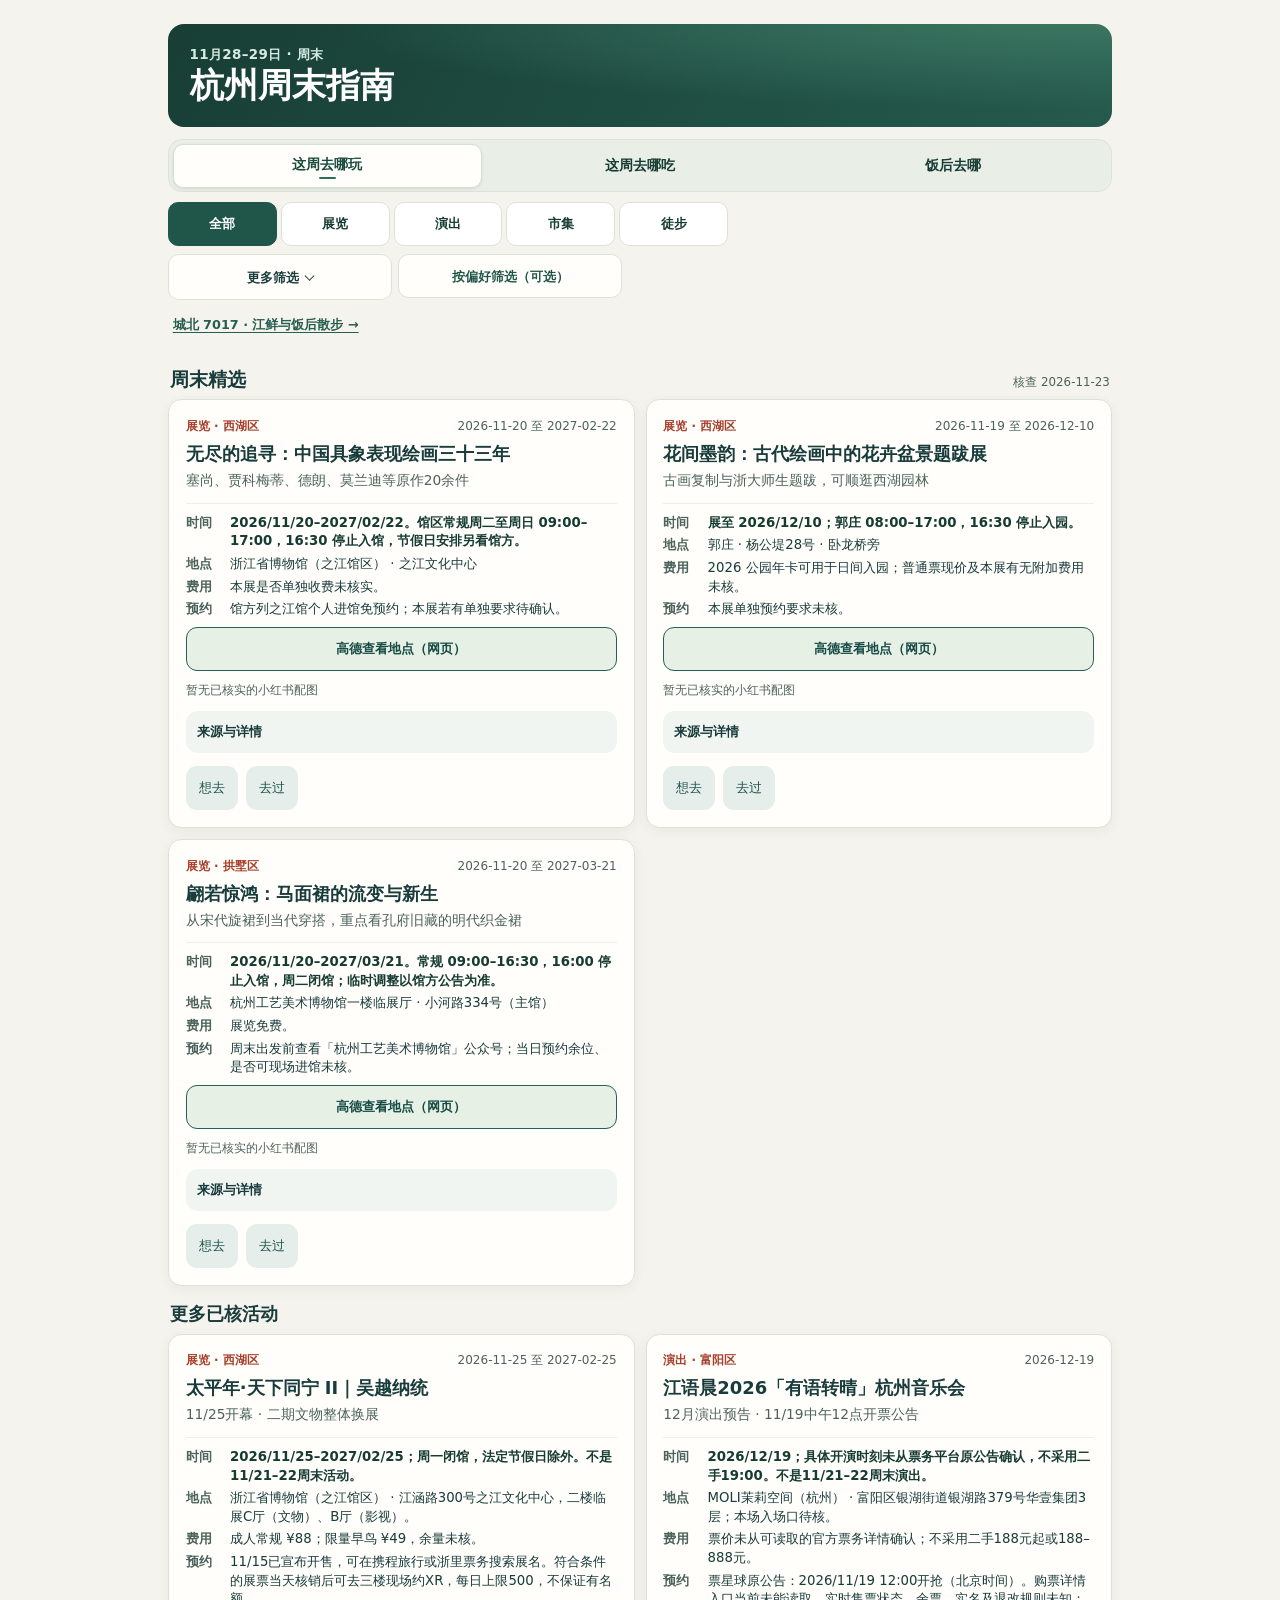
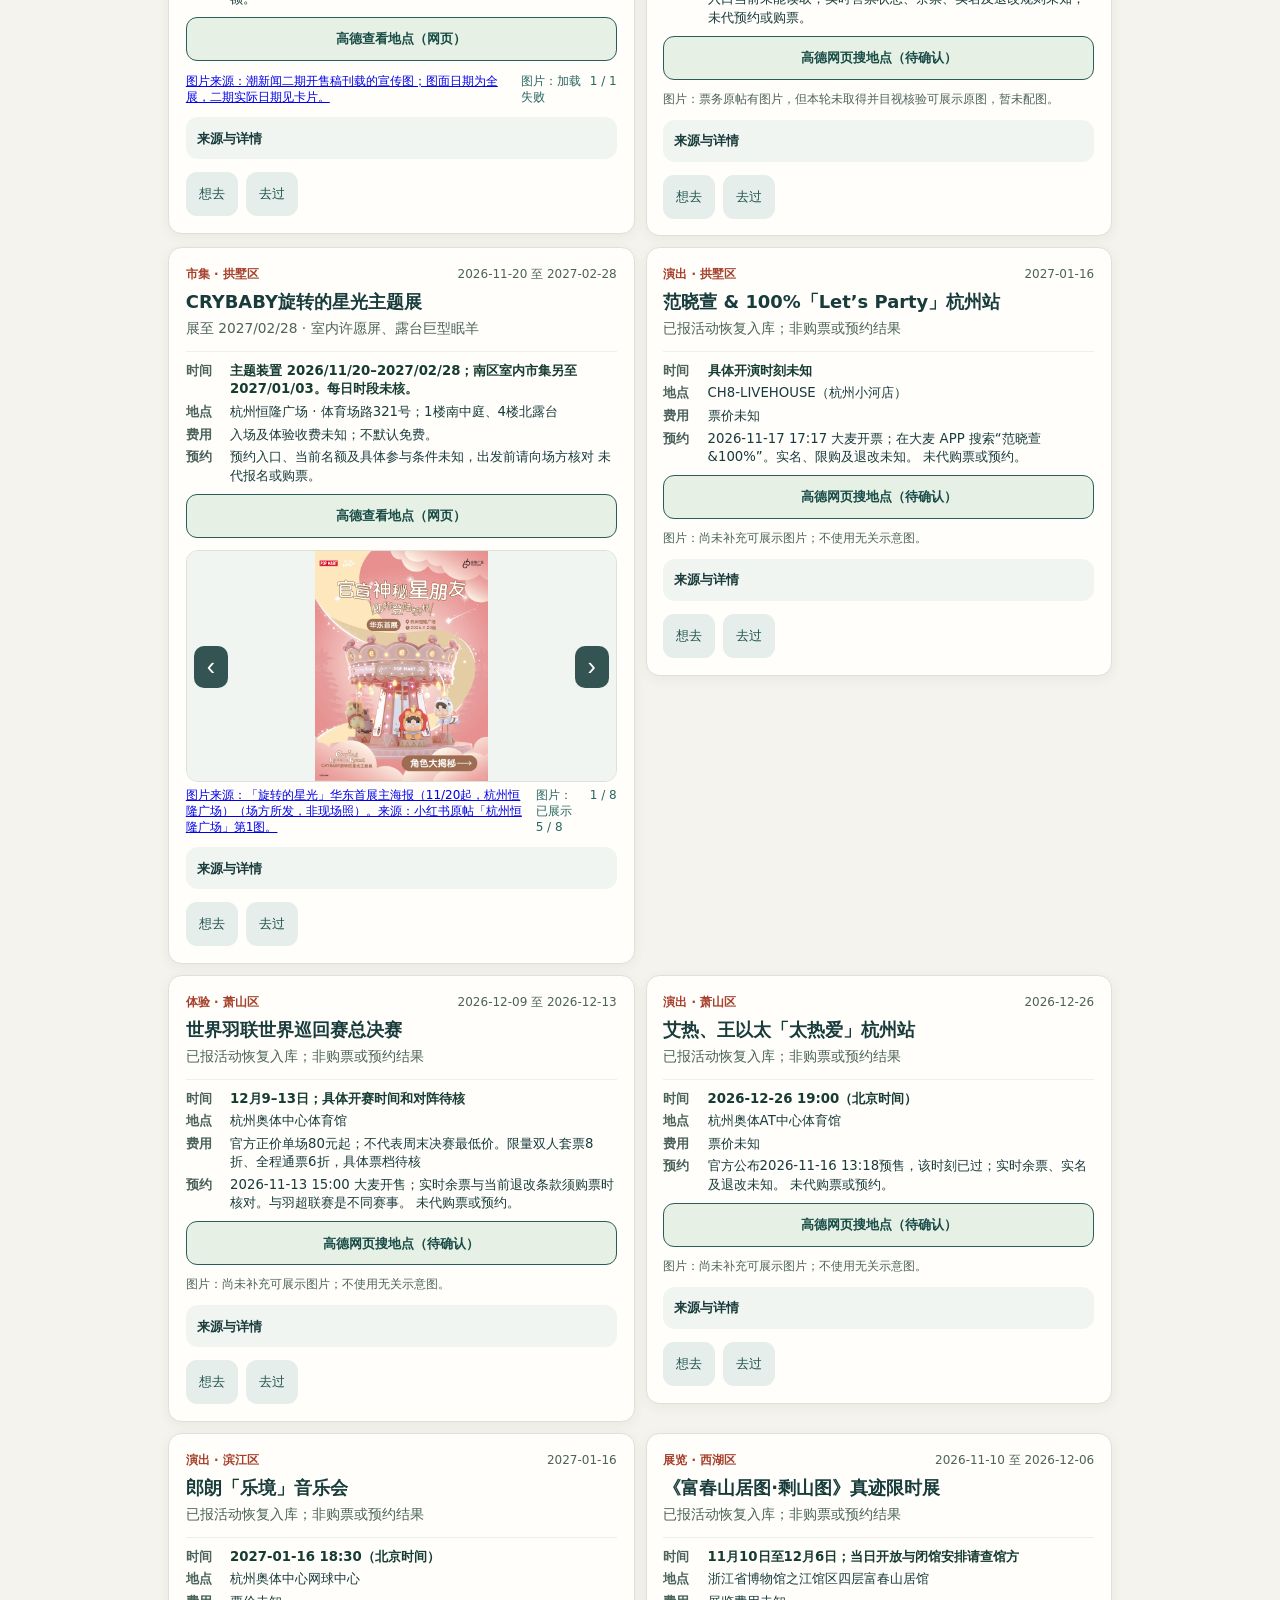
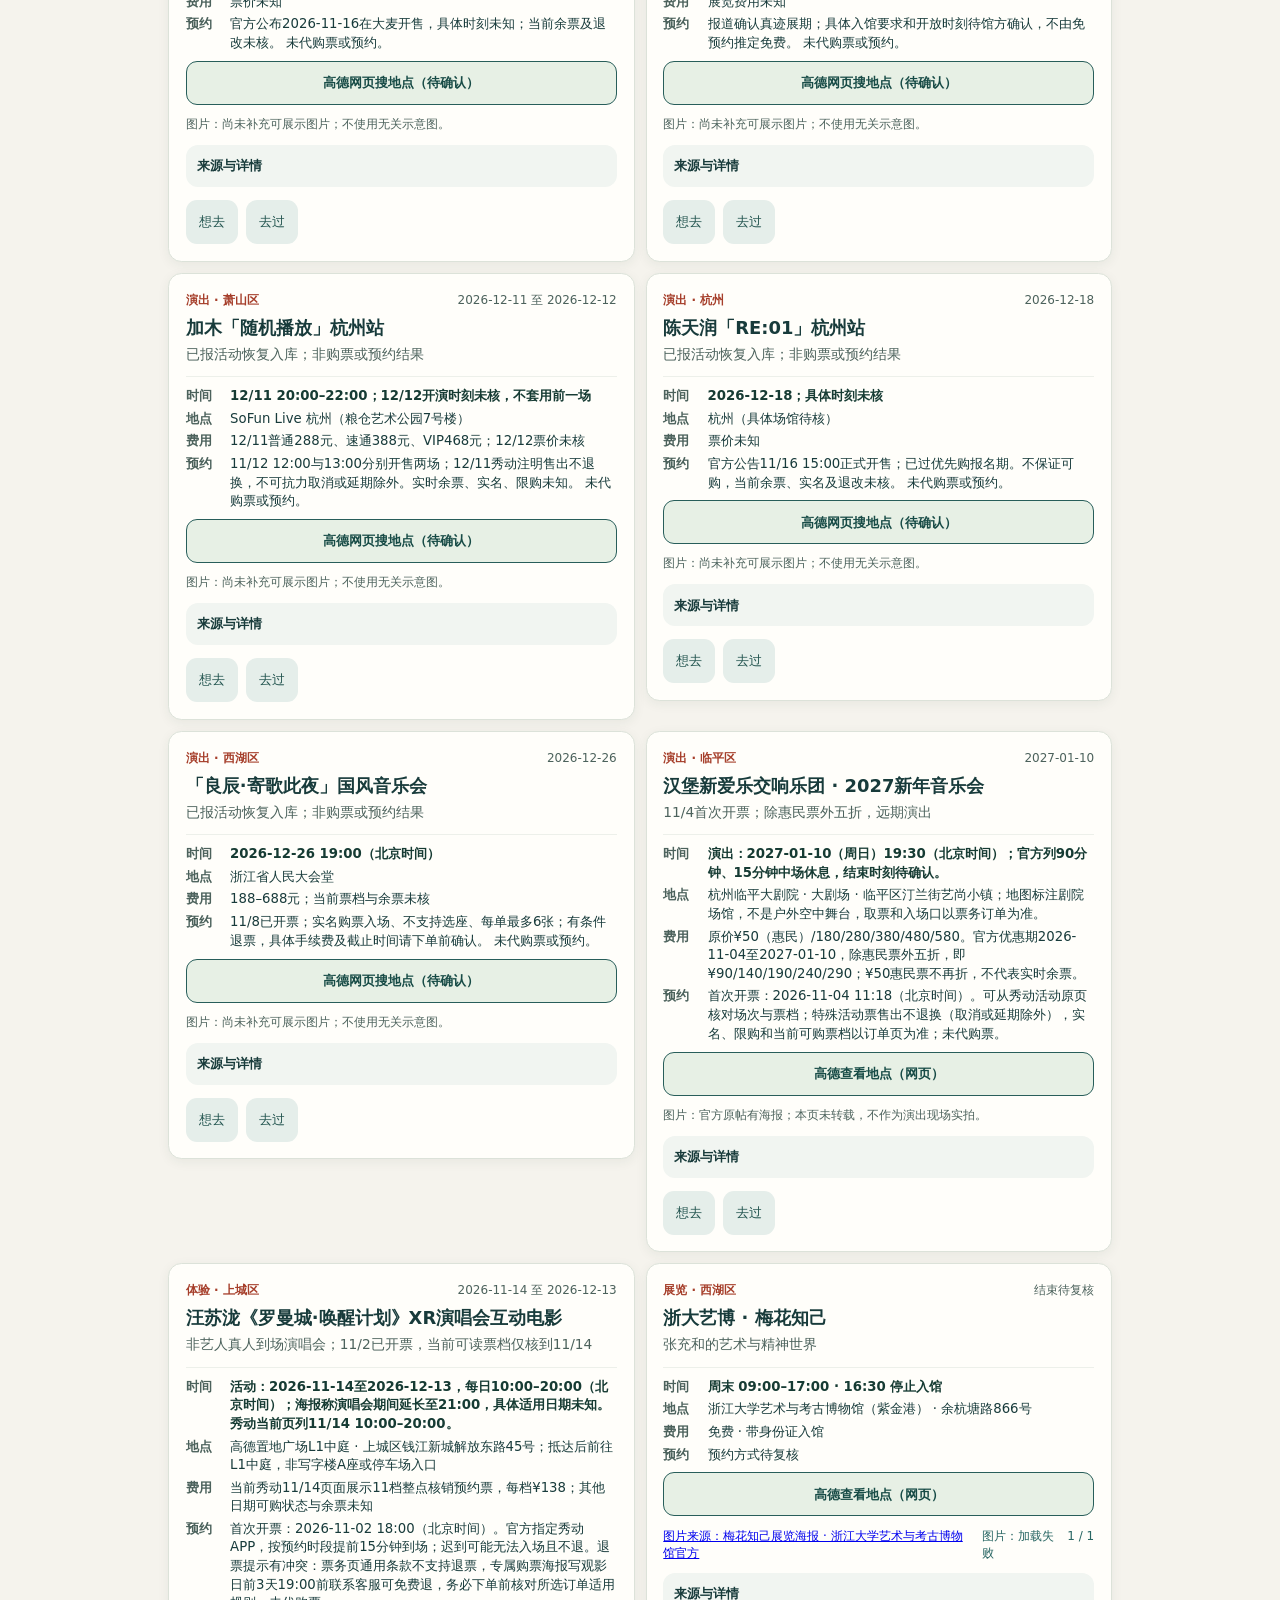
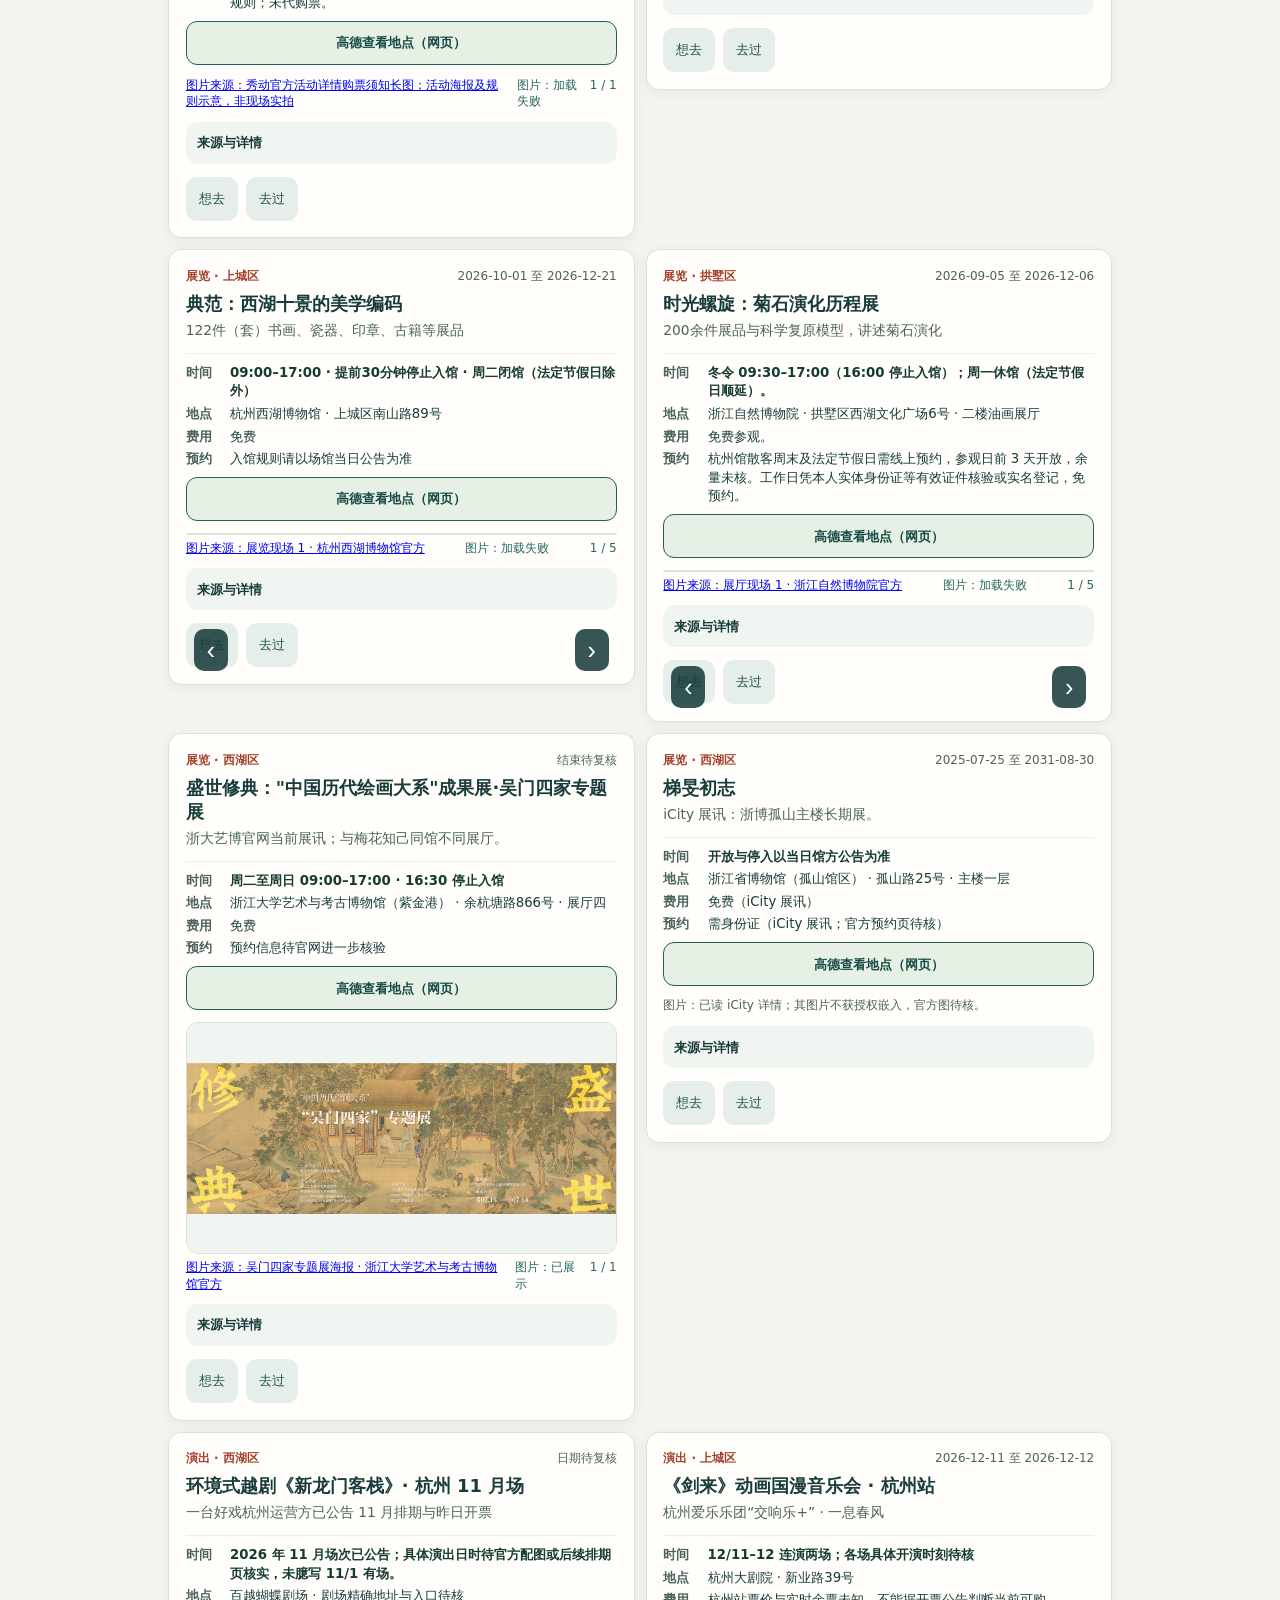
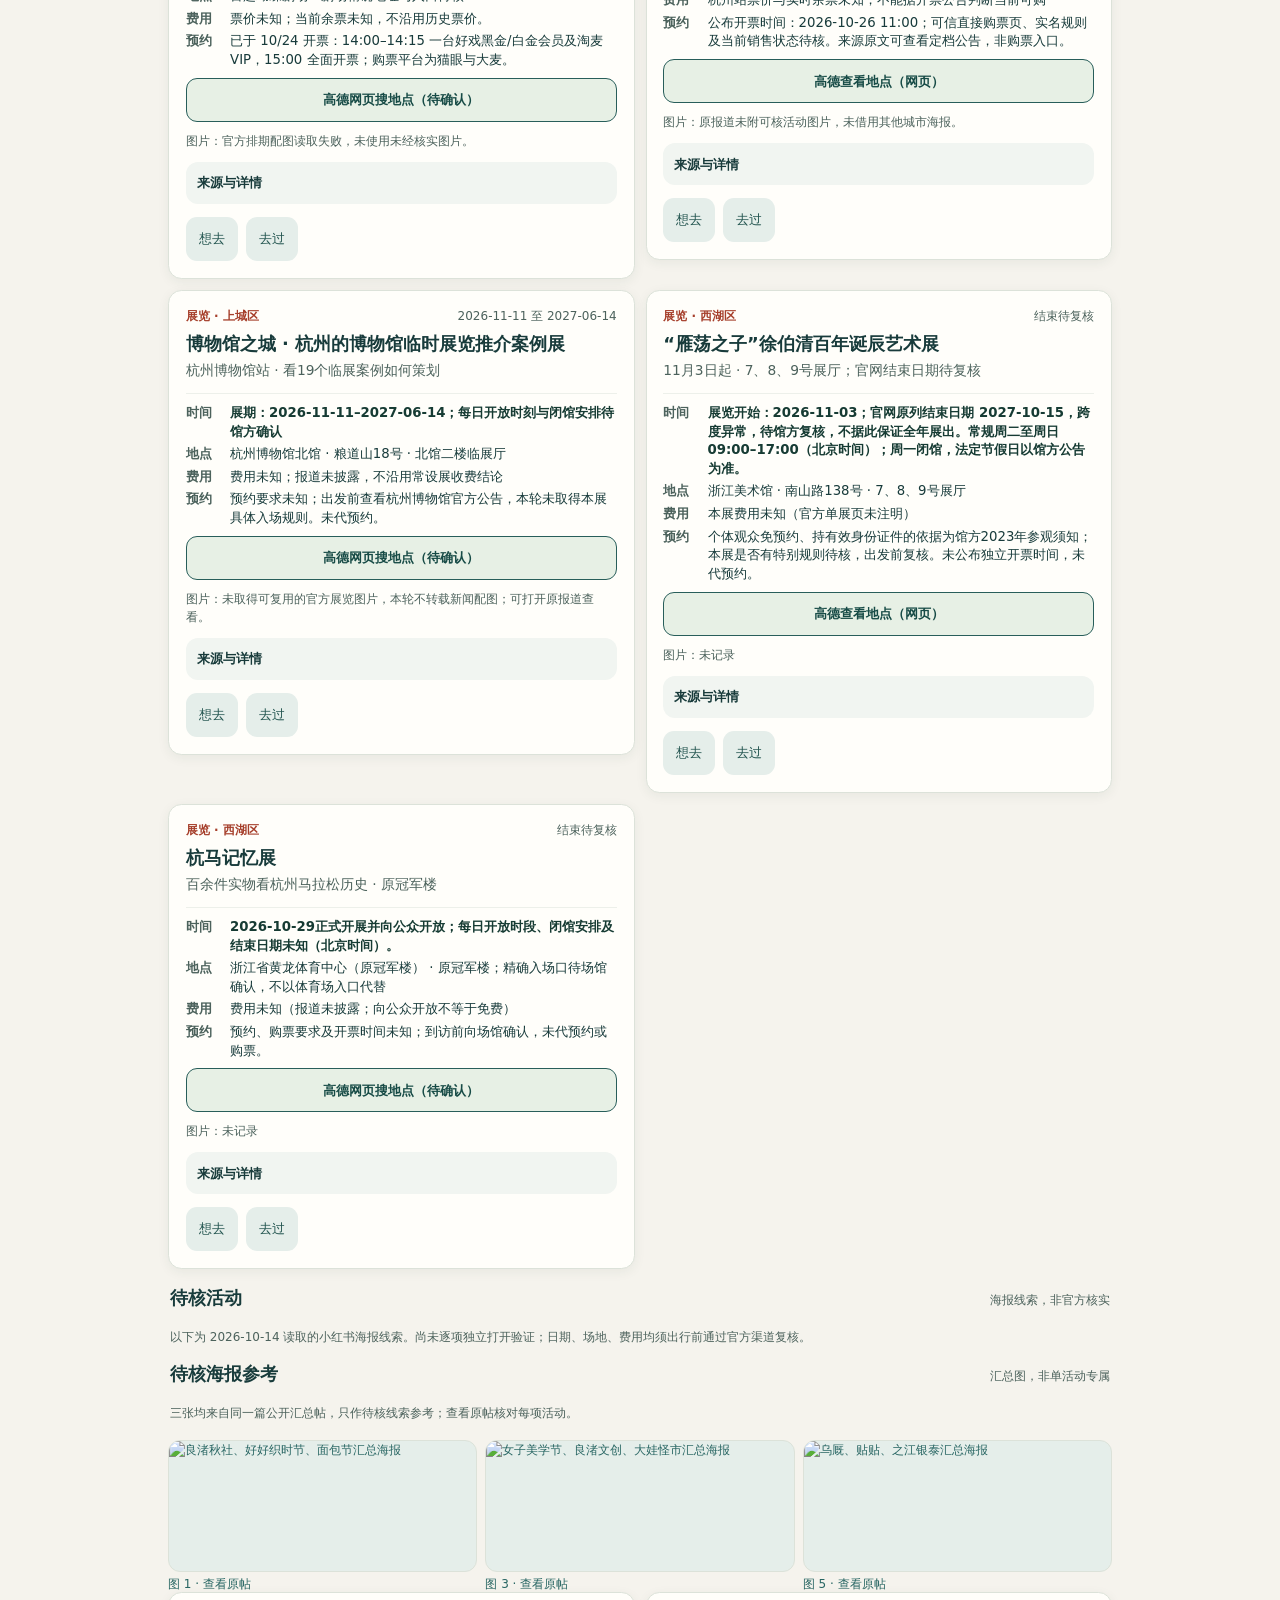
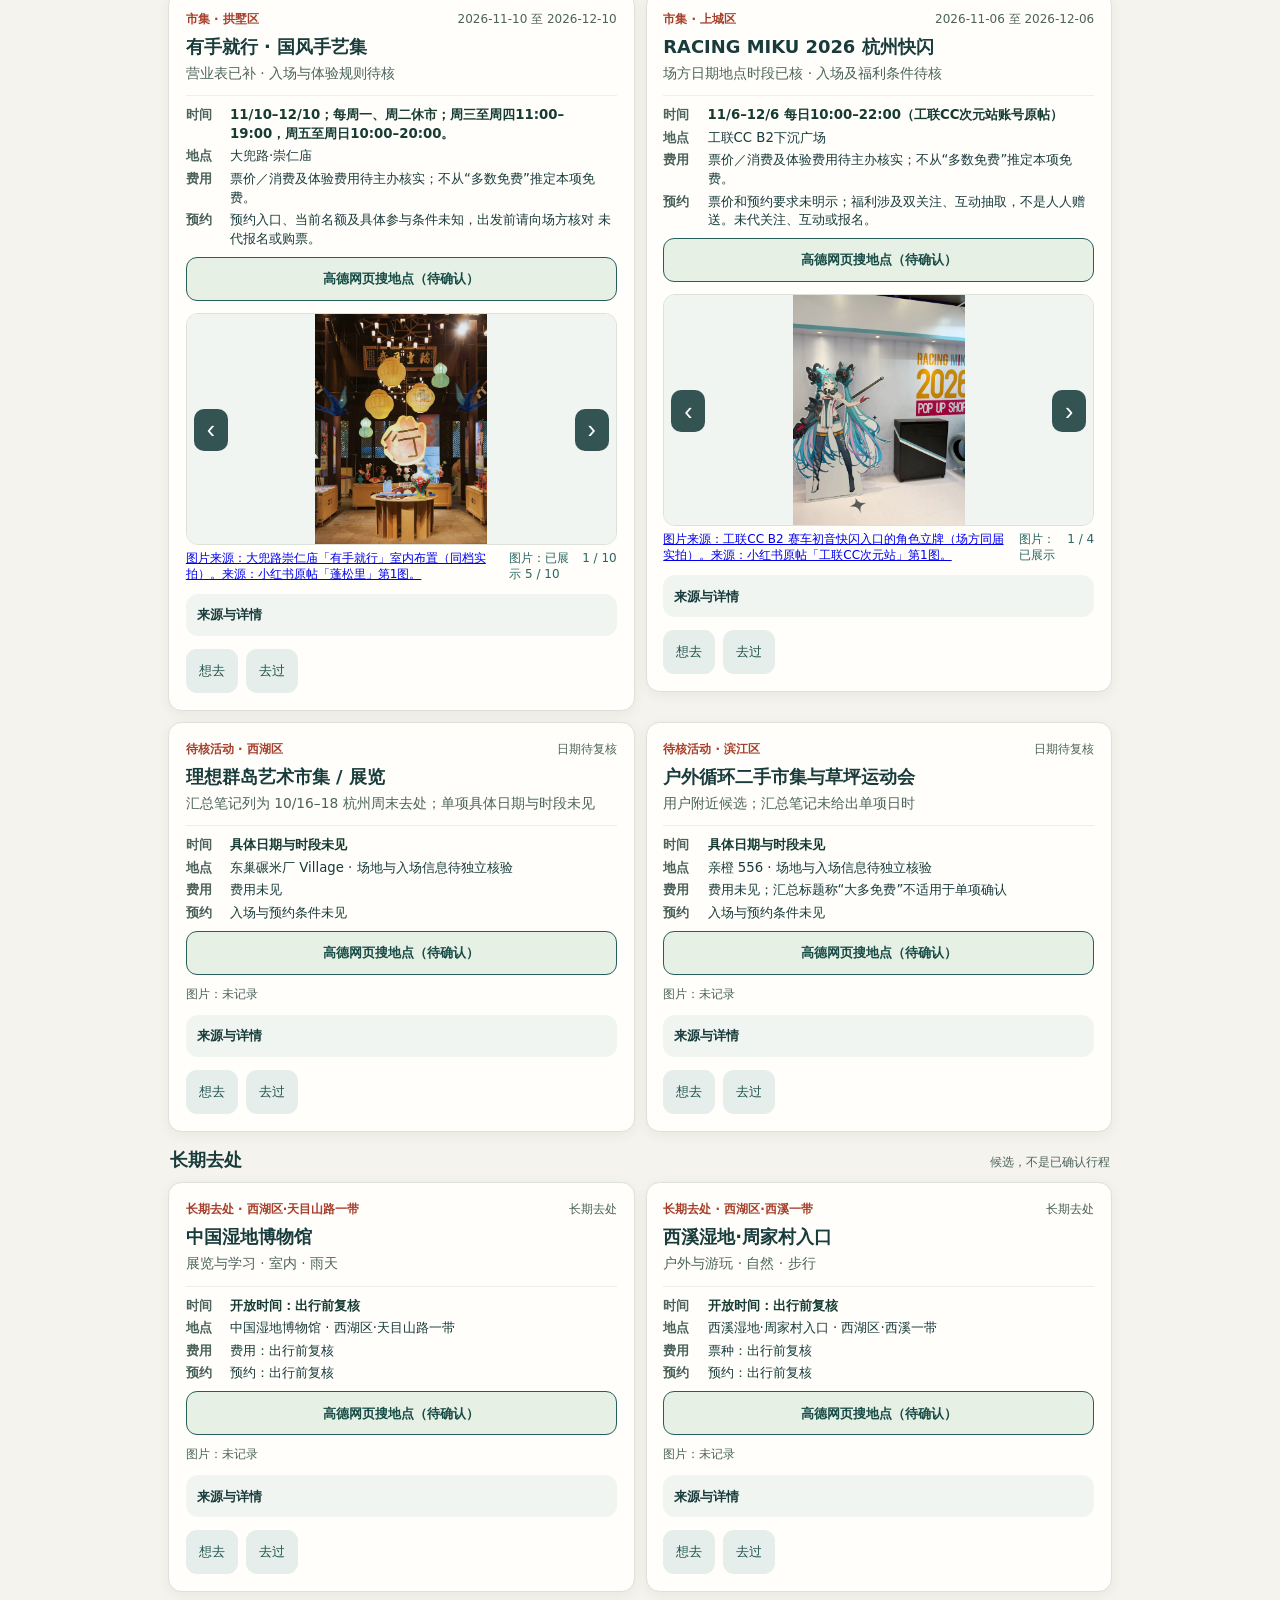
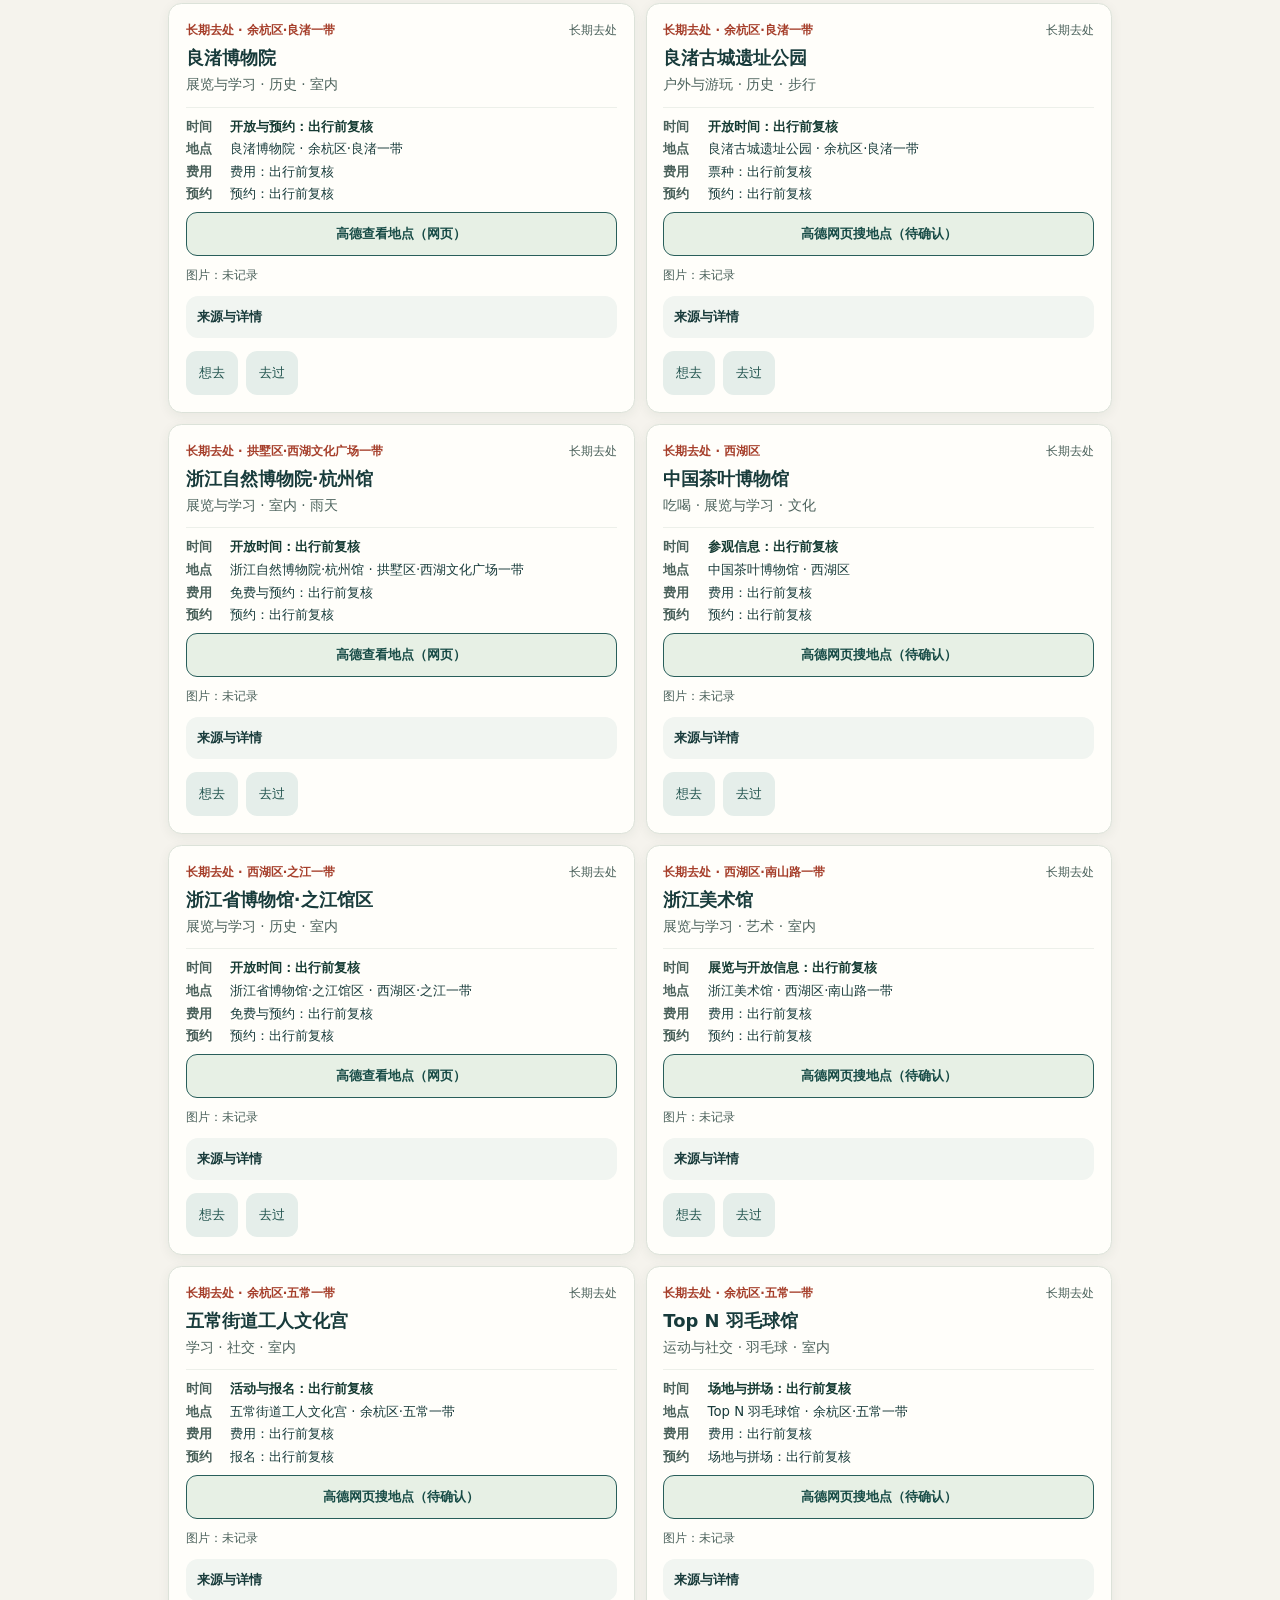
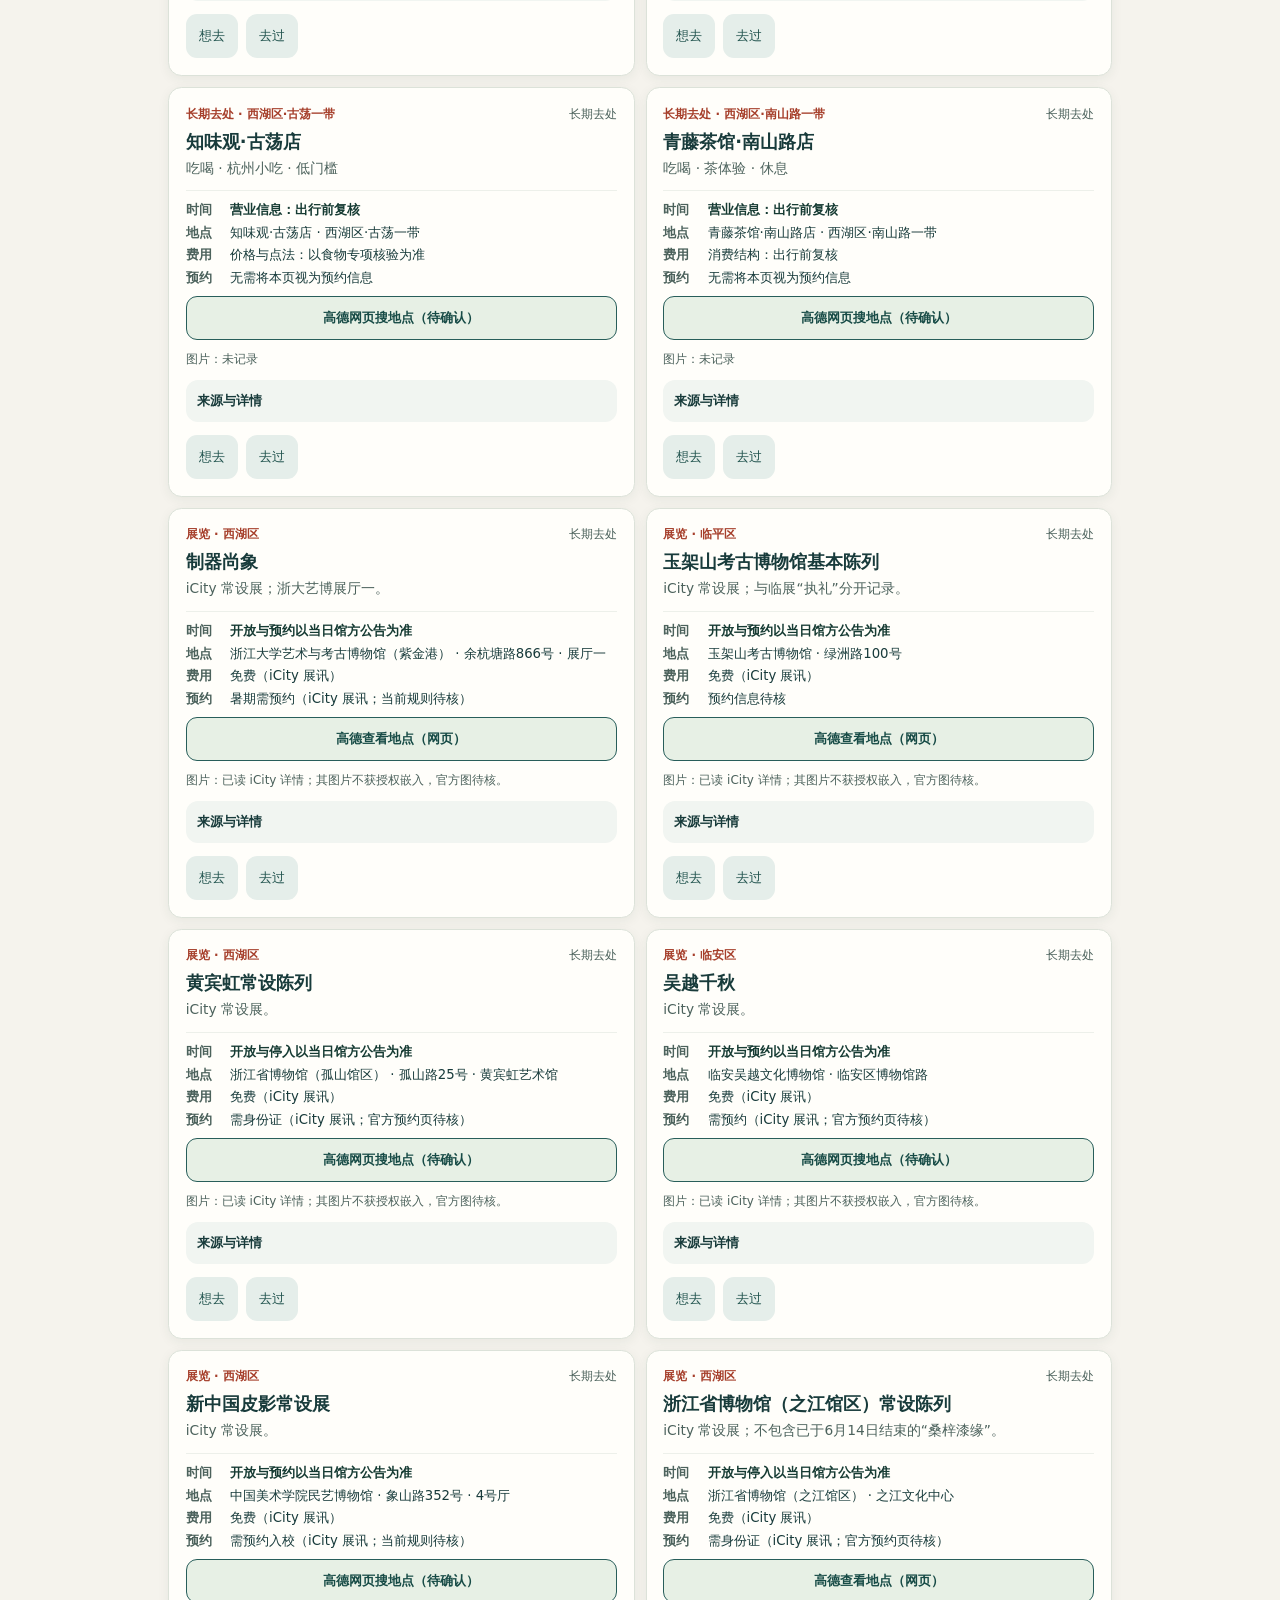
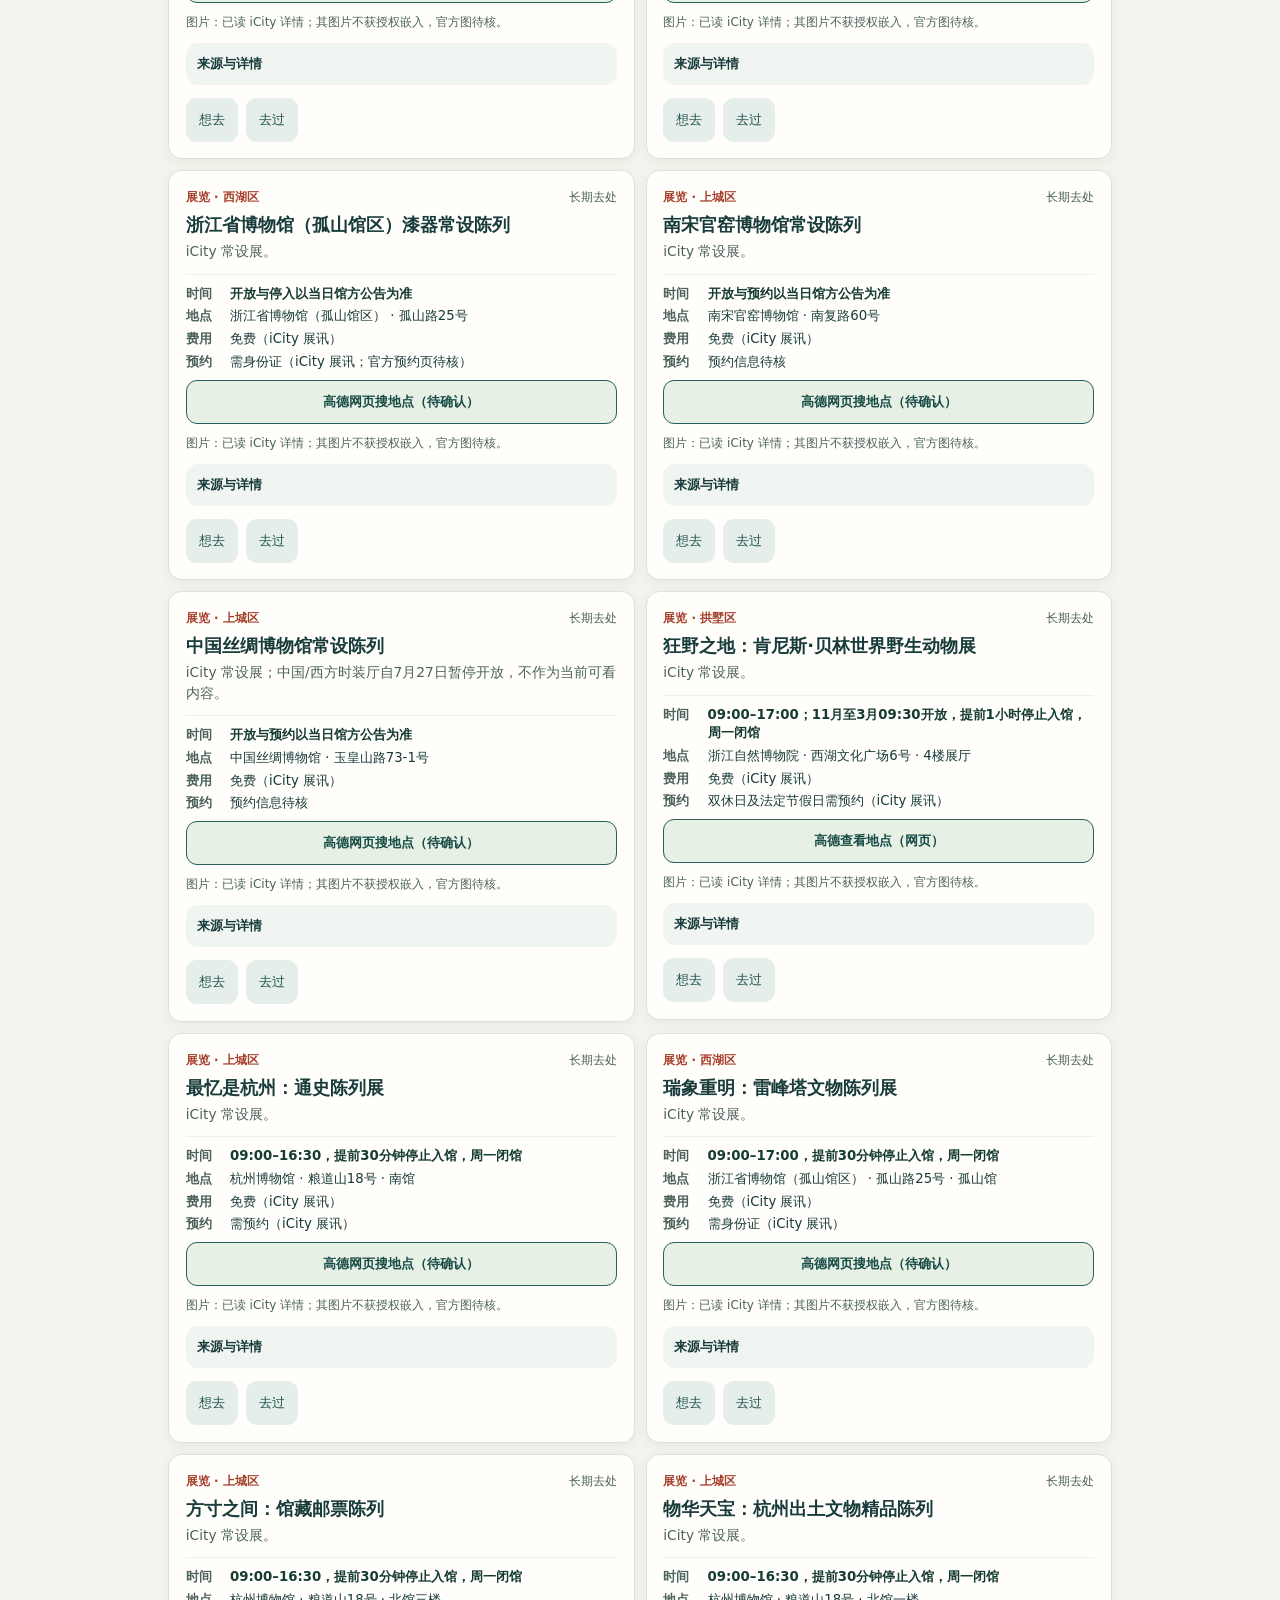
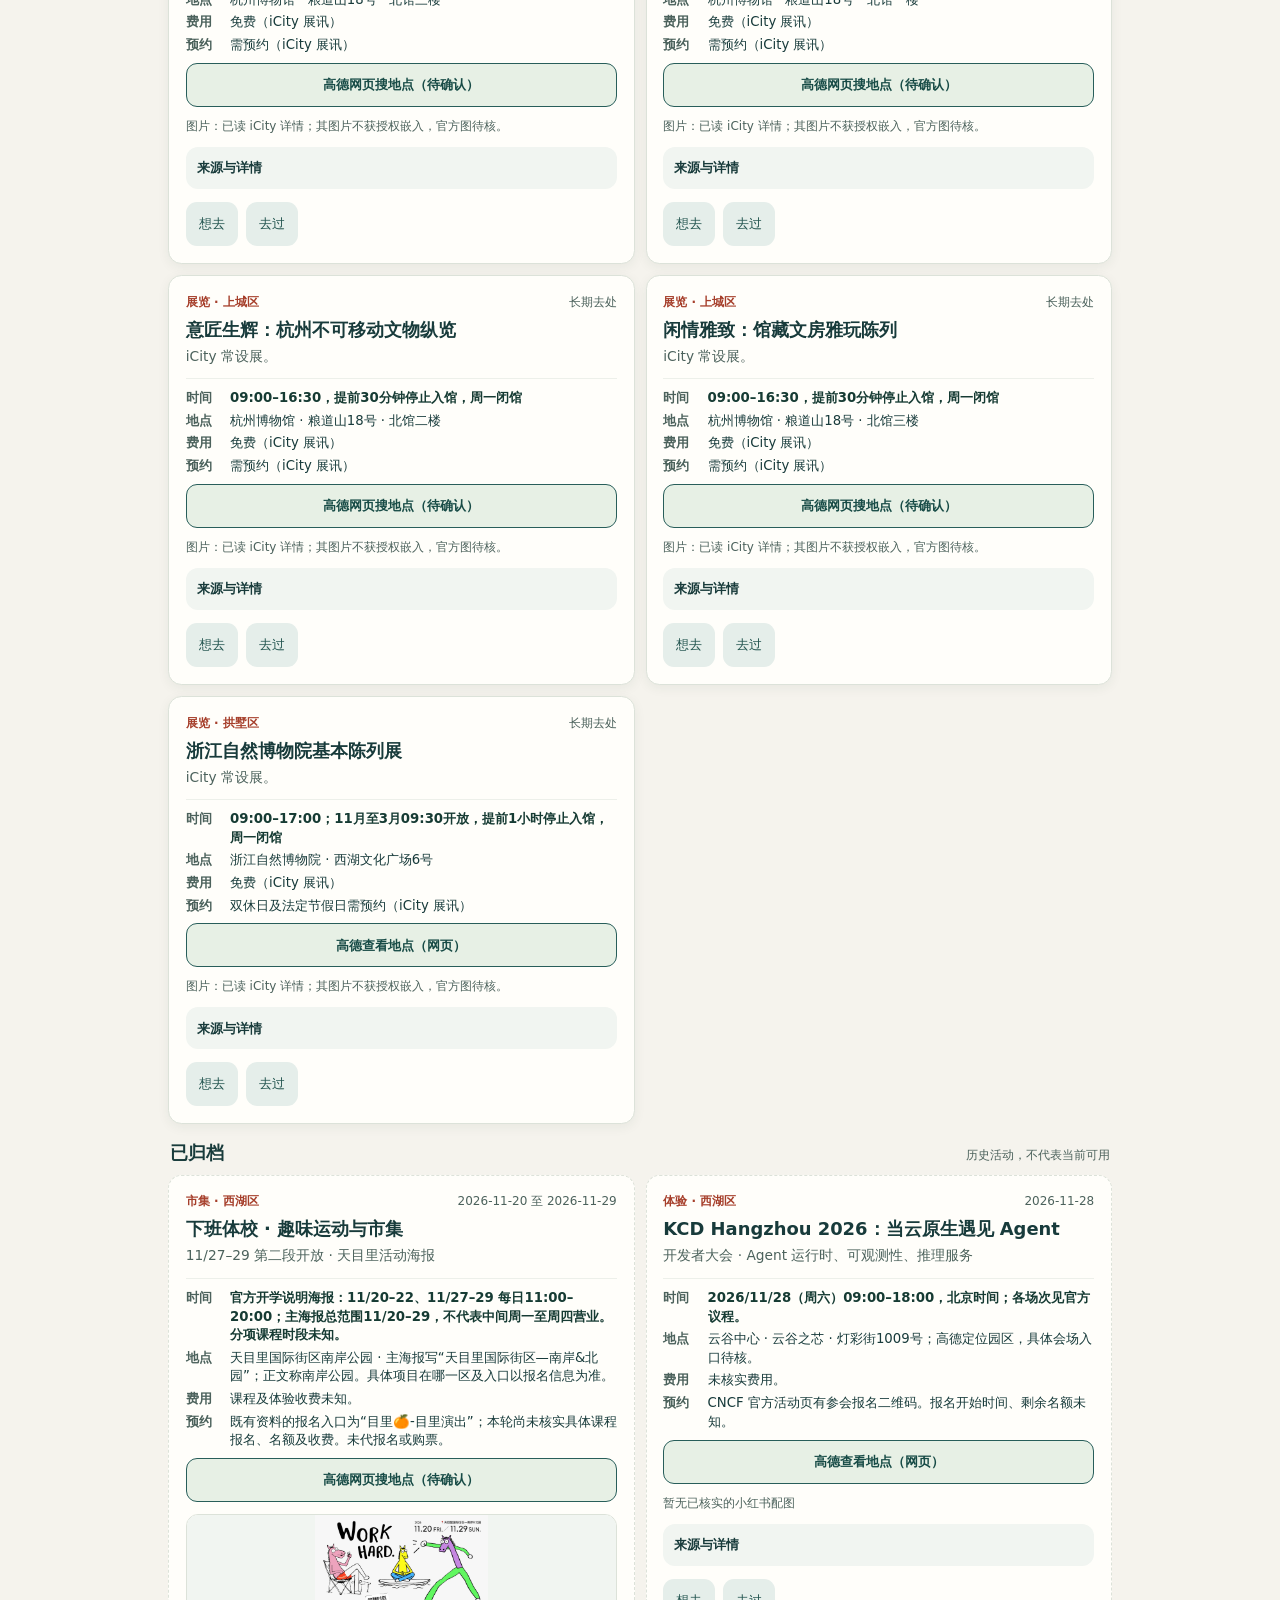
==== commit e17b7fec: "Refresh Hangzhou picks for November 28–29" ====
--- a/hangzhou/index.html
+++ b/hangzhou/index.html
@@ -259,7 +259,7 @@
 <script src="https://unpkg.com/leaflet@1.9.4/dist/leaflet.js"></script>
 <script>
 const $=s=>document.querySelector(s),today=new Date().toLocaleDateString('en-CA',{timeZone:'Asia/Shanghai'});
-let weekendIds=[],items=[],foodItems=[],activeFilter='all',activeExhibitionFilter='all',activeStatusFilter='all',activeTimeFilter='all',activeCuisine=localStorage.getItem('hz:ui:food:cuisine')||'all',foodMap;
+let weekendIds=[],priorWeekendXhsIds=[],items=[],foodItems=[],activeFilter='all',activeExhibitionFilter='all',activeStatusFilter='all',activeTimeFilter='all',activeCuisine=localStorage.getItem('hz:ui:food:cuisine')||'all',foodMap;
 const afterItems=[
   {id:'after-qingzhiwu',title:'青芝坞',area:'西湖区',subtitle:'更适合饭后慢走、找一段安静街巷。',address:'青芝坞街区',map:{poiId:'B0FFK1CI7G',url:'https://www.amap.com/place/B0FFK1CI7G',location:[120.121985,30.258080]},source:'高德公开地点搜索'},
   {id:'after-beishanjie',title:'北山街湖边',area:'西湖区',subtitle:'11/20 沿湖已见连片秋色。白天可从曲院风荷附近沿北山街走到断桥／少年宫，也可上白堤回看；晚间仍可沿湖看夜景。以现场人流和天气为准。',address:'北山街',map:{poiId:'B0FFHU2BPX',url:'https://www.amap.com/place/B0FFHU2BPX',location:[120.152264,30.259216]},source:'高德公开地点搜索'},
@@ -572,7 +572,7 @@
   ]
 };
 function eventImages(x){
-  if(weekendIds.includes(x.id)){
+  if(weekendIds.includes(x.id)||priorWeekendXhsIds.includes(x.id)){
     const verified=Object.hasOwn(verifiedWeekendXhsImages,x.id)?verifiedWeekendXhsImages[x.id]:[];
     return (x.images||[]).filter(p=>verified.some(([src,source])=>p.src===src&&p.source===source));
   }
@@ -581,7 +581,7 @@
   return p?[{src:p[0],source:p[1],caption:p[2]}]:[];
 }
 function eventVisual(x,firstOnly=false){
-  return gallery(x,firstOnly)||(weekendIds.includes(x.id)
+  return gallery(x,firstOnly)||(weekendIds.includes(x.id)||priorWeekendXhsIds.includes(x.id)
     ?'<p class="research-status">暂无已核实的小红书配图</p>'
     :`<p class="research-status">图片：${x.imageNote||'未记录'}</p>`);
 }
@@ -751,7 +751,7 @@
 document.querySelectorAll('[data-top-tab]').forEach(b=>b.onclick=()=>selectTop(b.dataset.topTab));
 const requestedDinner=new URLSearchParams(location.search).get('tab')==='after'&&location.hash==='#beiruan-7017';
 if(requestedDinner){selectTop('after',false);$('#beiruan-7017-details').open=true;requestAnimationFrame(()=>$('#beiruan-7017').scrollIntoView({block:'start'}))}
-fetch('./data.json?v=hangzhou-weekend-20261122-v76').then(r=>{if(!r.ok)throw Error('活动数据读取失败');return r.json()}).then(d=>{weekendIds=d.meta.weekendSelection||[];items=d.items;items.forEach(x=>{if(!x.map&&activityVenueMaps[x.venue])x.map=activityVenueMaps[x.venue];let poi=x.map?.poiId;if(x.map&&!x.map.location&&activityPoiLocations[poi])x.map.location=activityPoiLocations[poi]});foodItems=d.foodItems||[];foodItems.forEach(x=>{let poi=x.map?.poiId;if(!x.images?.length&&foodPoiPhotos[poi])x.images=[foodPoiPhotos[poi]];if(x.map&&!x.map.location&&foodPoiLocations[poi])x.map.location=foodPoiLocations[poi];if(x.images?.length)x.note=(x.note||'').replace('图片：未查；','')});$('#week').textContent=guideWeekendLabel(d.meta);$('#checked').textContent='核查 '+d.meta.checkedAt;weather(d.meta);render();renderFood();renderAfter();initHikingPanel();if(!requestedDinner)selectTop(localStorage.getItem('hz:ui:top')||'play');window.initHangzhouSwipe?.()}).catch(()=>{applyFilters();const fallback=$('#playEmpty');fallback.textContent='活动数据暂时无法读取，请稍后重试。';fallback.hidden=false})
+fetch('./data.json?v=hangzhou-weekend-20261123-v77').then(r=>{if(!r.ok)throw Error('活动数据读取失败');return r.json()}).then(d=>{weekendIds=d.meta.weekendSelection||[];priorWeekendXhsIds=d.meta.priorWeekendXhsIds||[];items=d.items;items.forEach(x=>{if(!x.map&&activityVenueMaps[x.venue])x.map=activityVenueMaps[x.venue];let poi=x.map?.poiId;if(x.map&&!x.map.location&&activityPoiLocations[poi])x.map.location=activityPoiLocations[poi]});foodItems=d.foodItems||[];foodItems.forEach(x=>{let poi=x.map?.poiId;if(!x.images?.length&&foodPoiPhotos[poi])x.images=[foodPoiPhotos[poi]];if(x.map&&!x.map.location&&foodPoiLocations[poi])x.map.location=foodPoiLocations[poi];if(x.images?.length)x.note=(x.note||'').replace('图片：未查；','')});$('#week').textContent=guideWeekendLabel(d.meta);$('#checked').textContent='核查 '+d.meta.checkedAt;weather(d.meta);render();renderFood();renderAfter();initHikingPanel();if(!requestedDinner)selectTop(localStorage.getItem('hz:ui:top')||'play');window.initHangzhouSwipe?.()}).catch(()=>{applyFilters();const fallback=$('#playEmpty');fallback.textContent='活动数据暂时无法读取，请稍后重试。';fallback.hidden=false})
 </script>
 
 <script>(()=>{
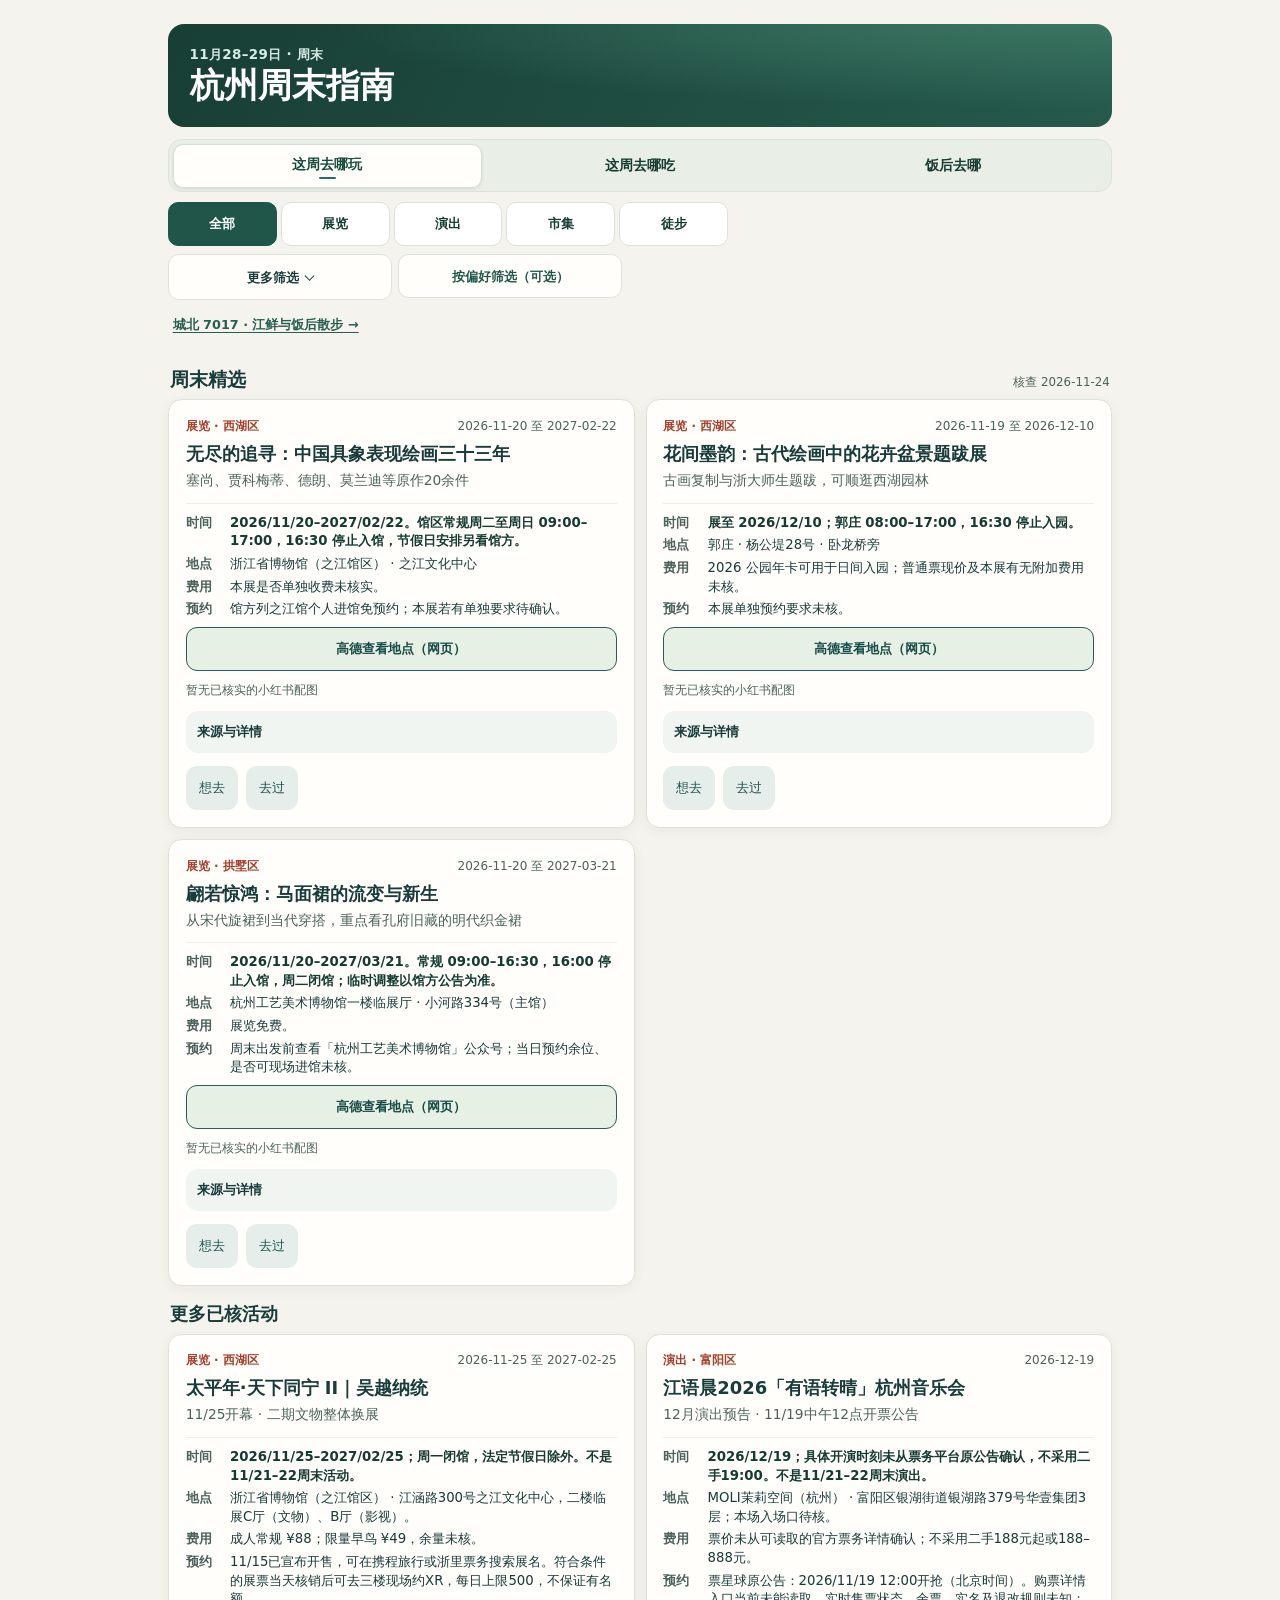
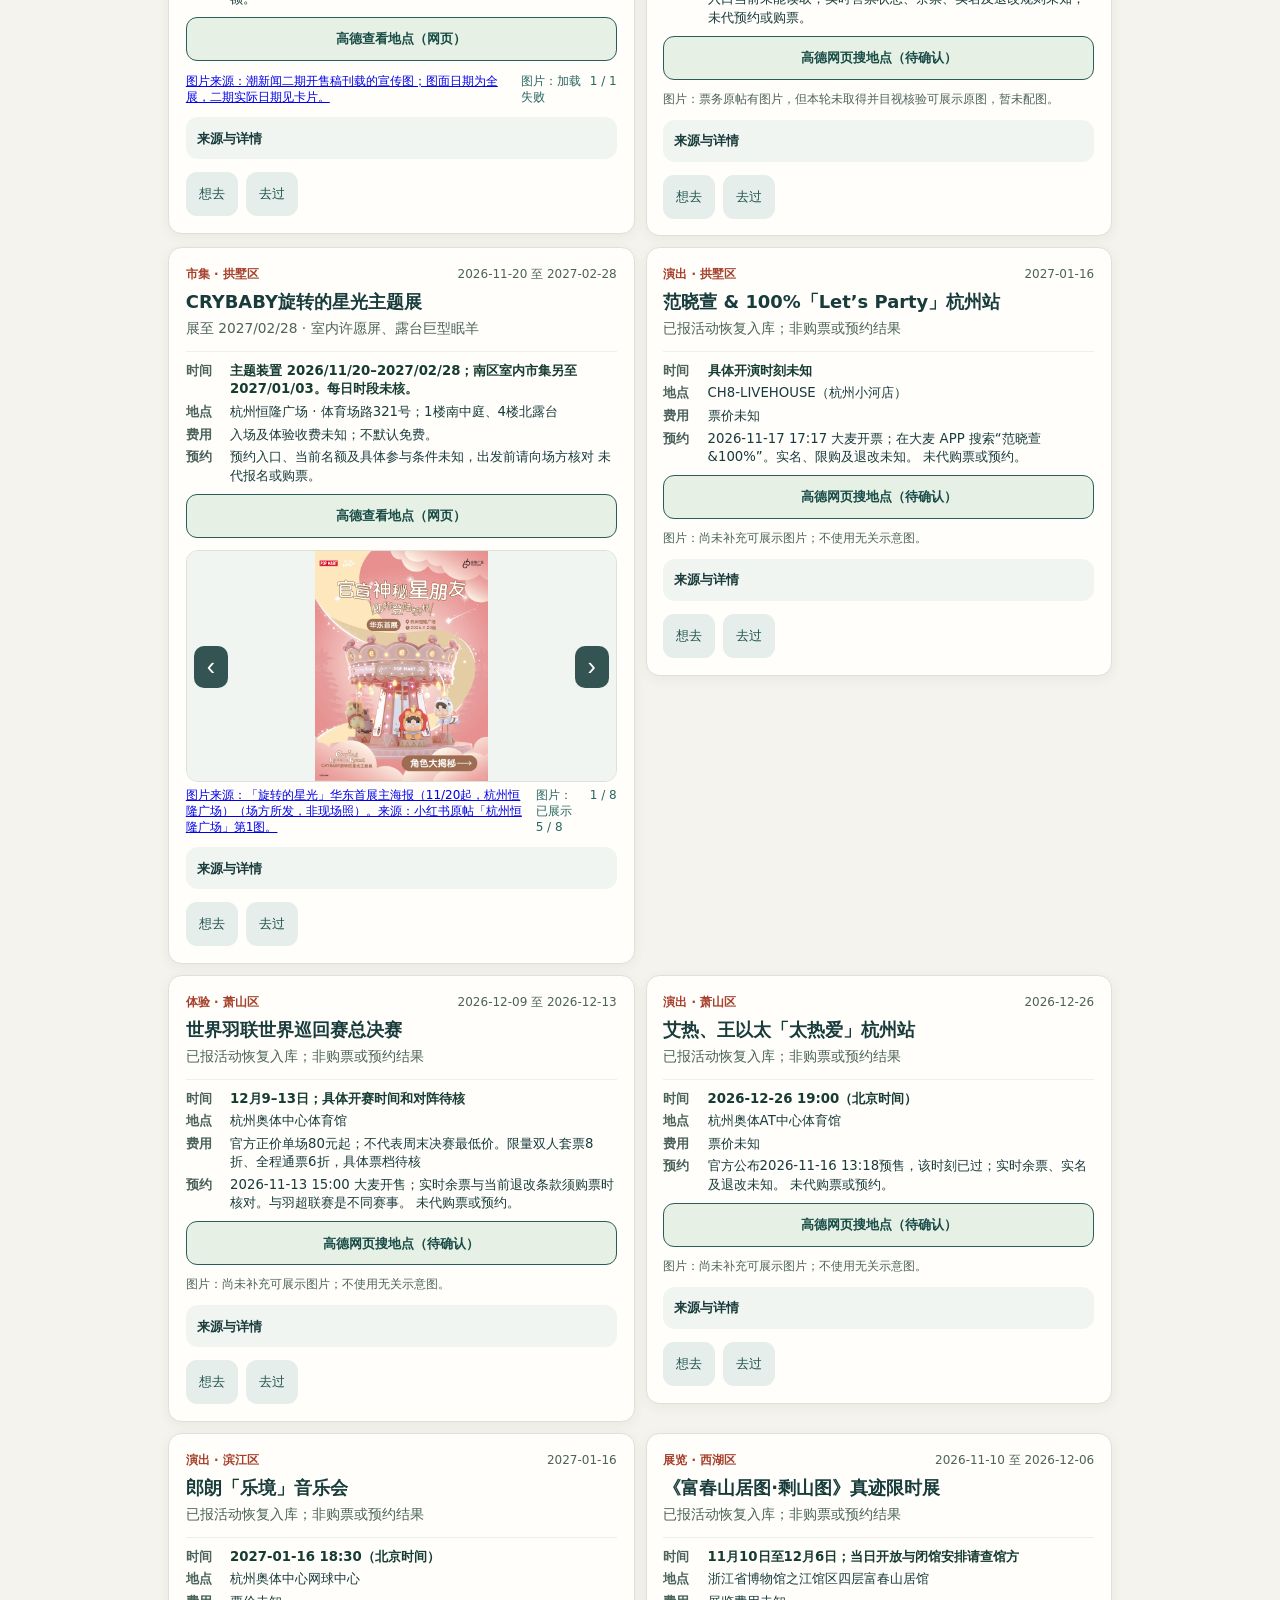
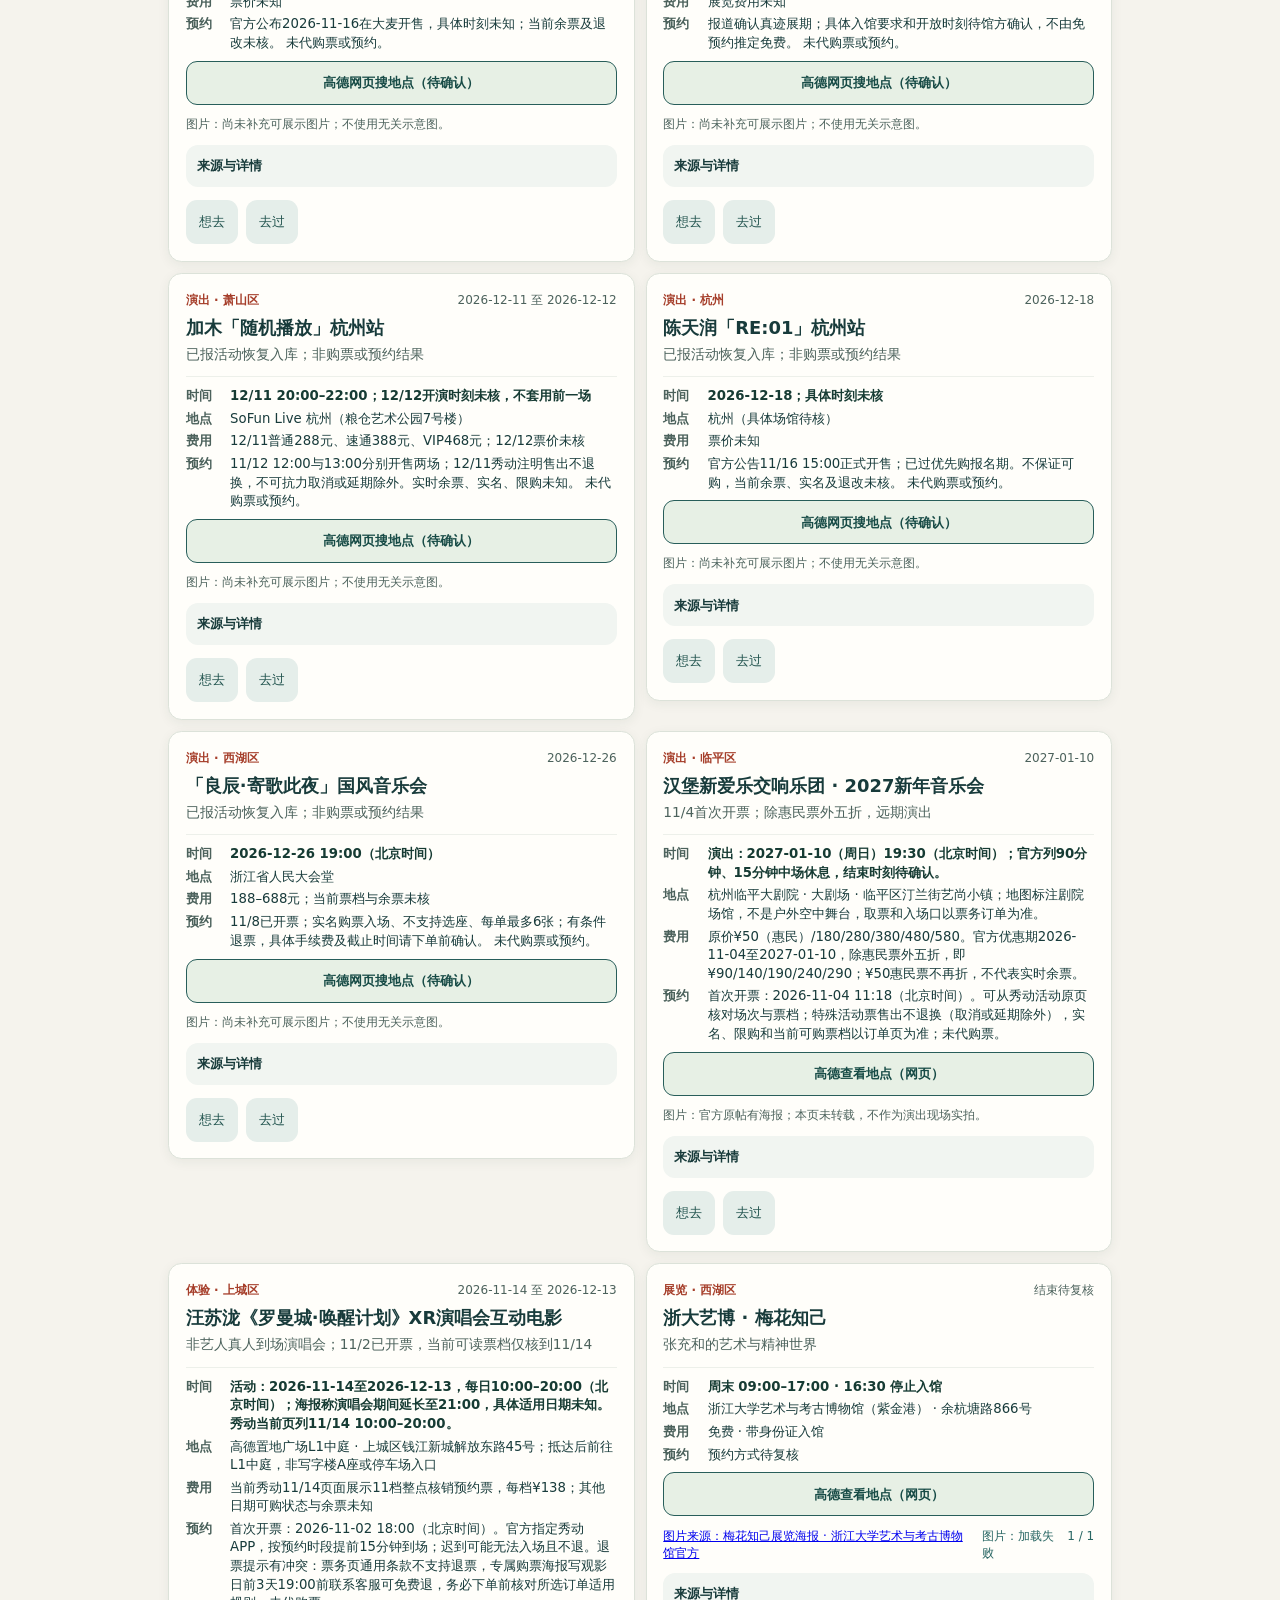
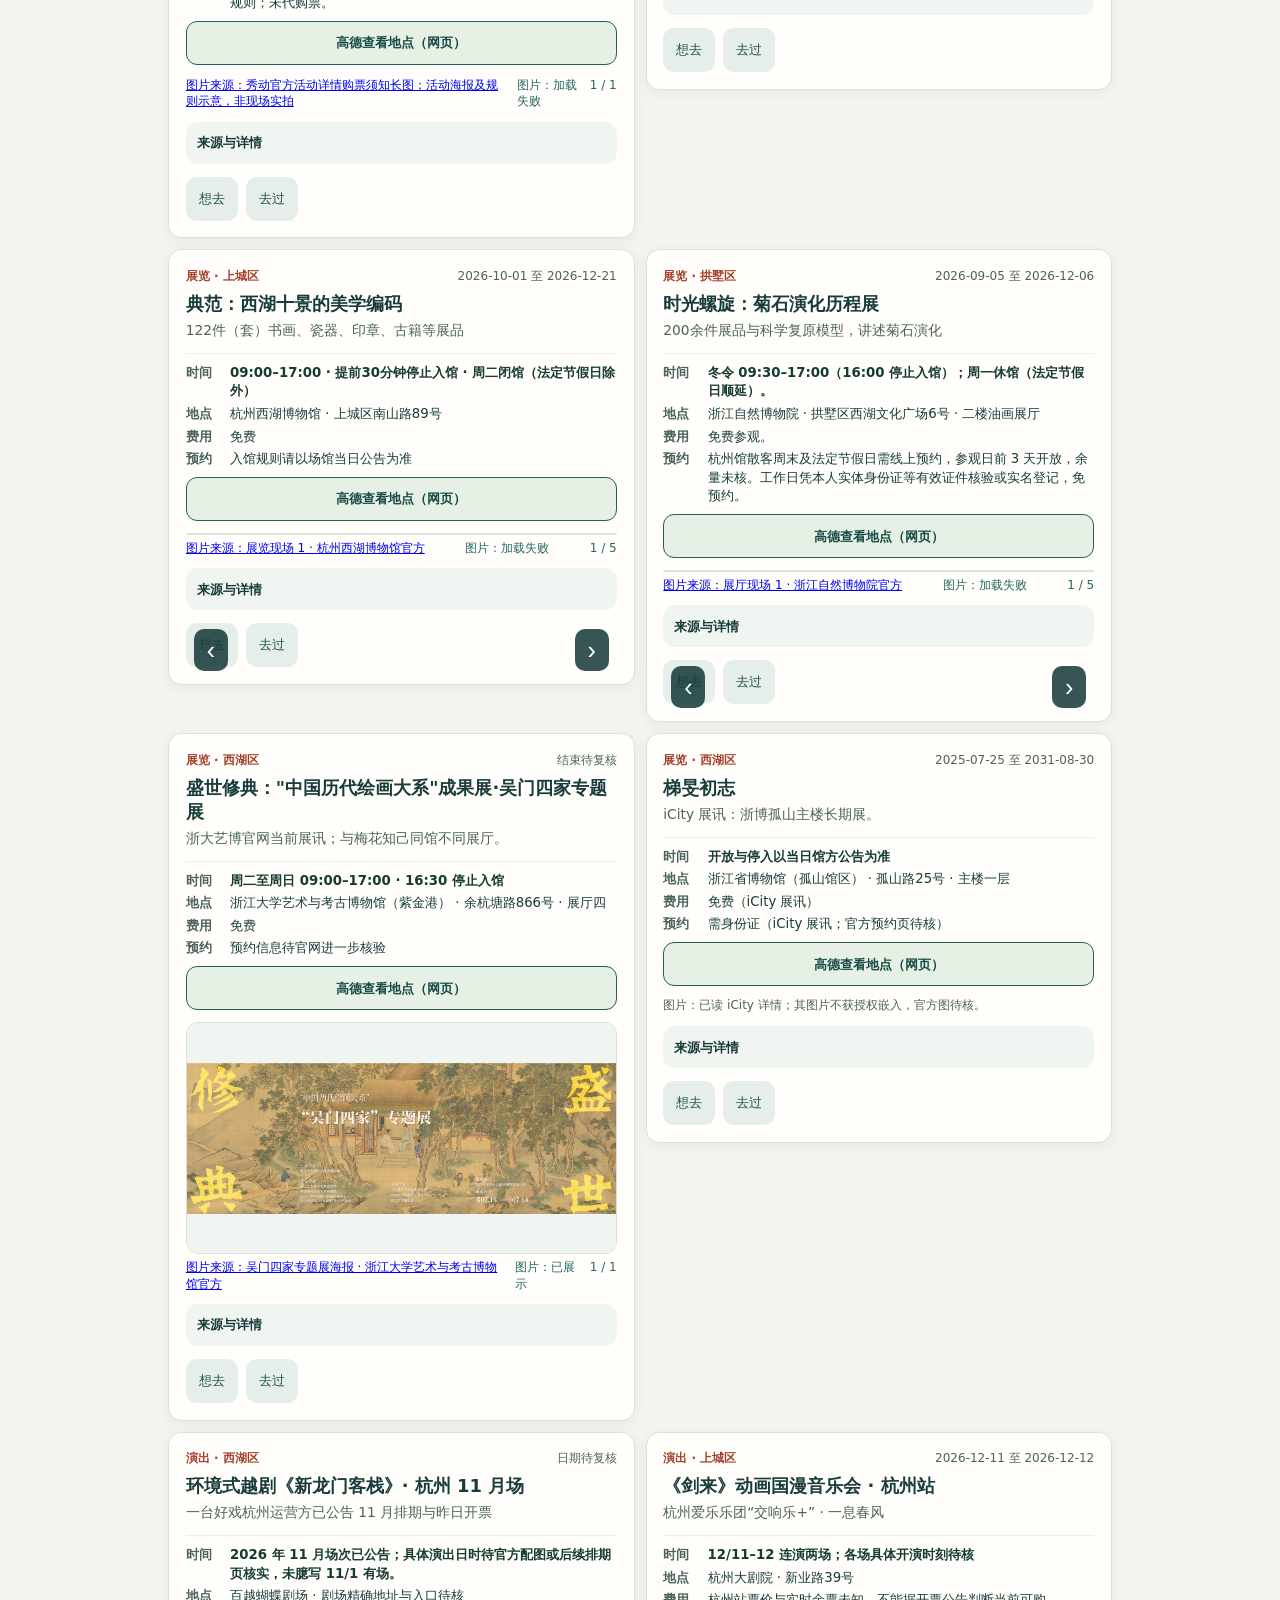
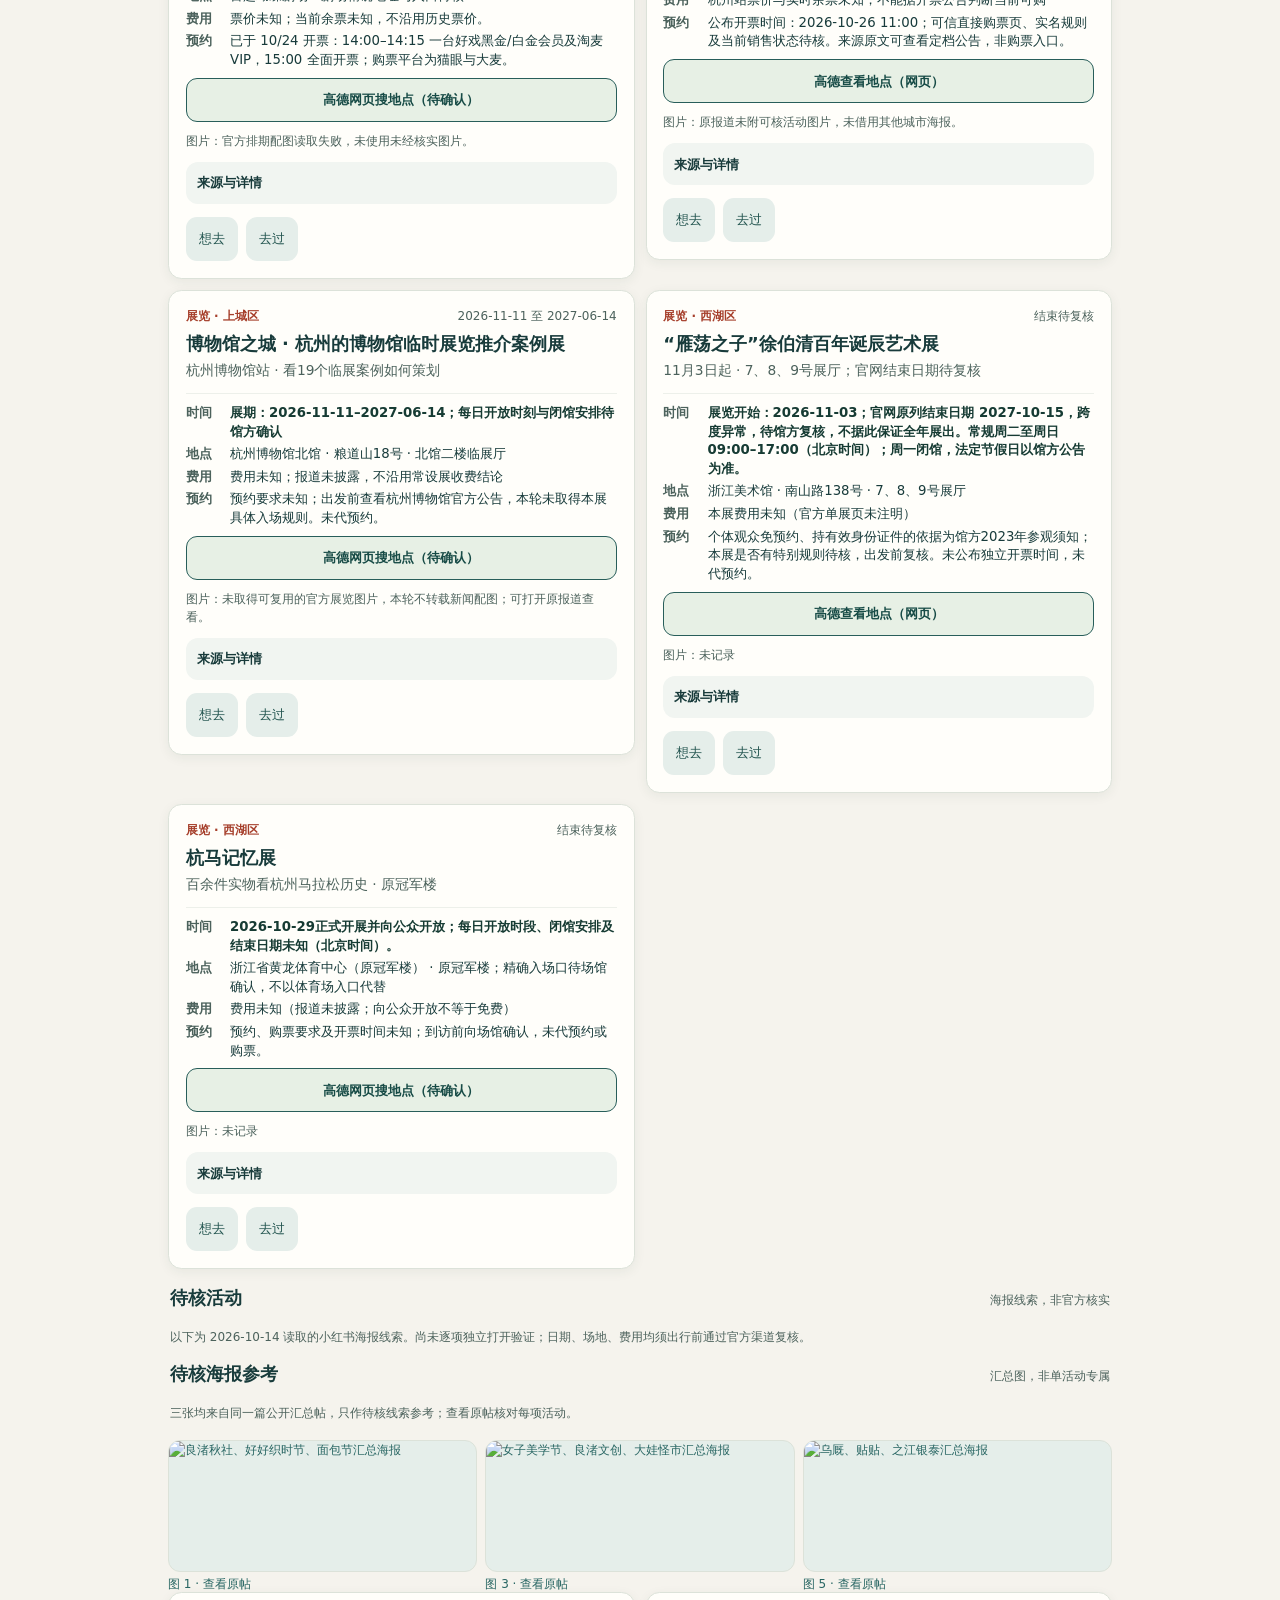
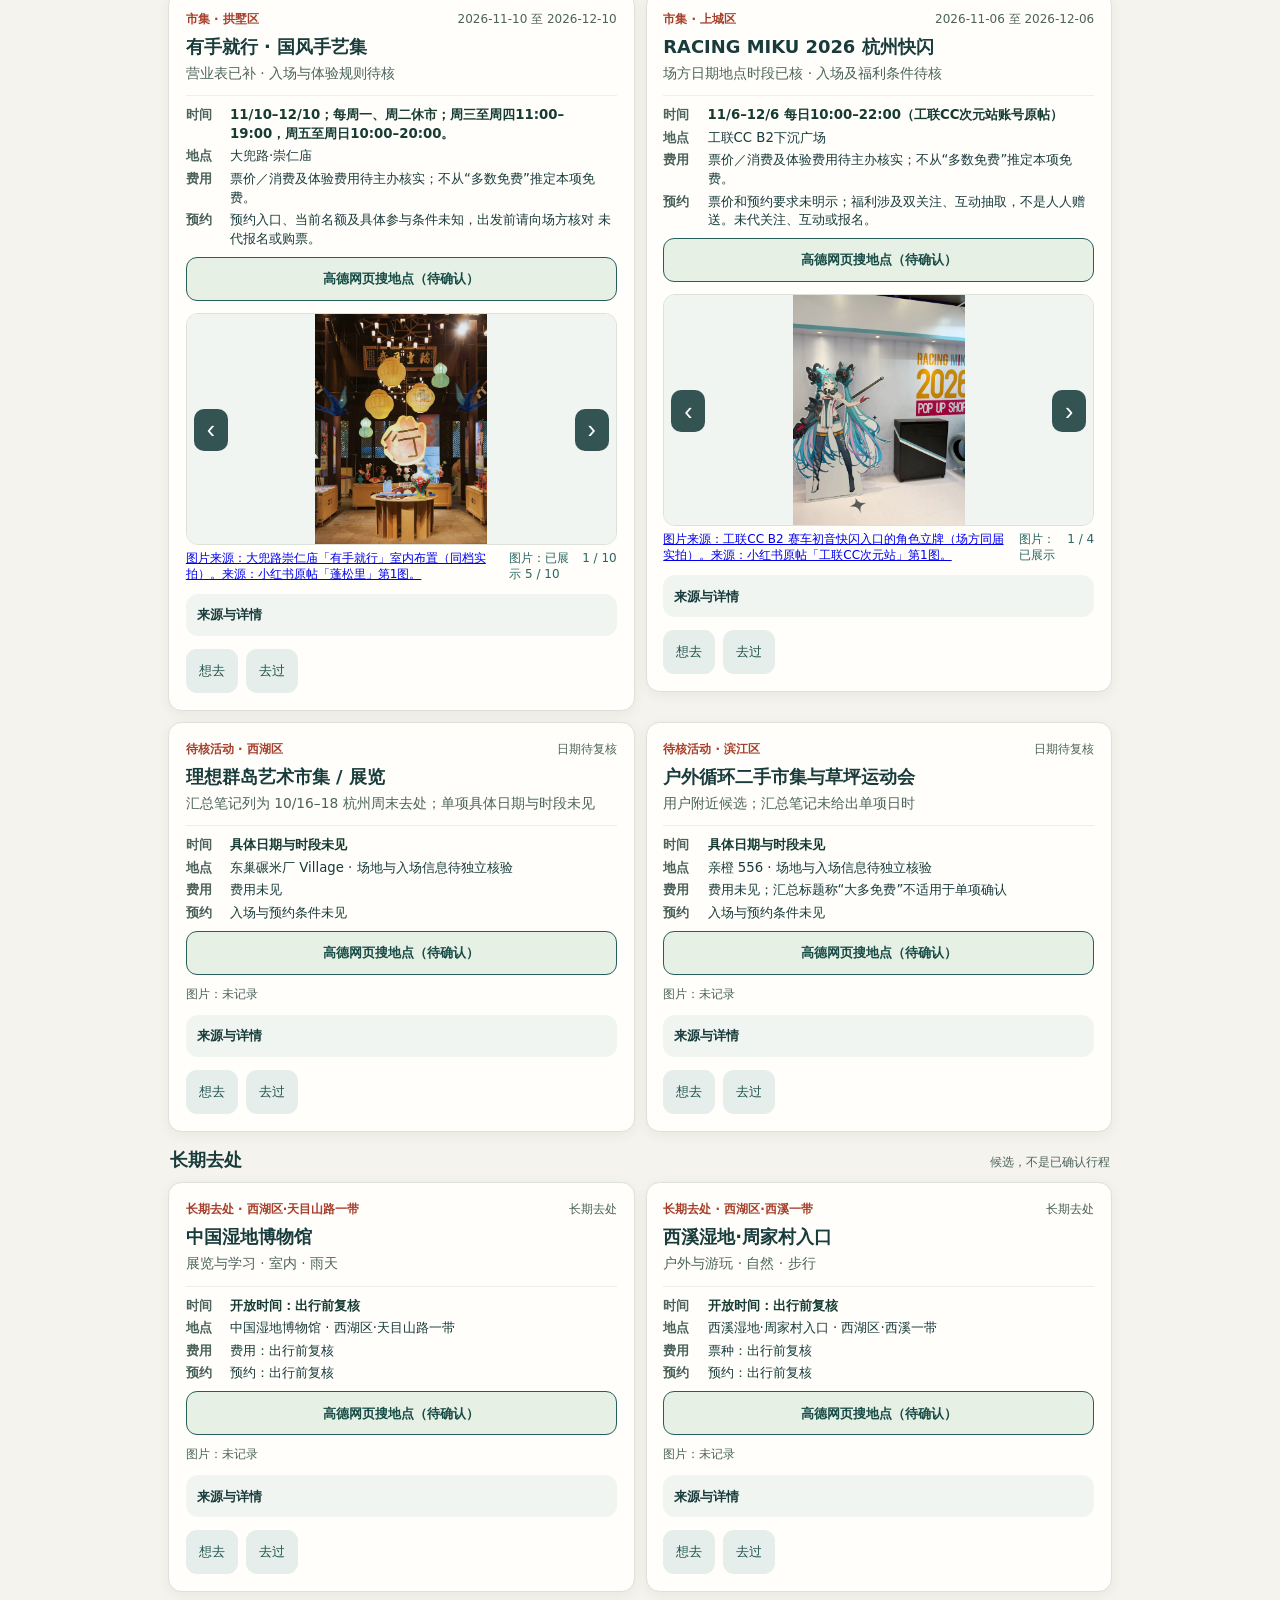
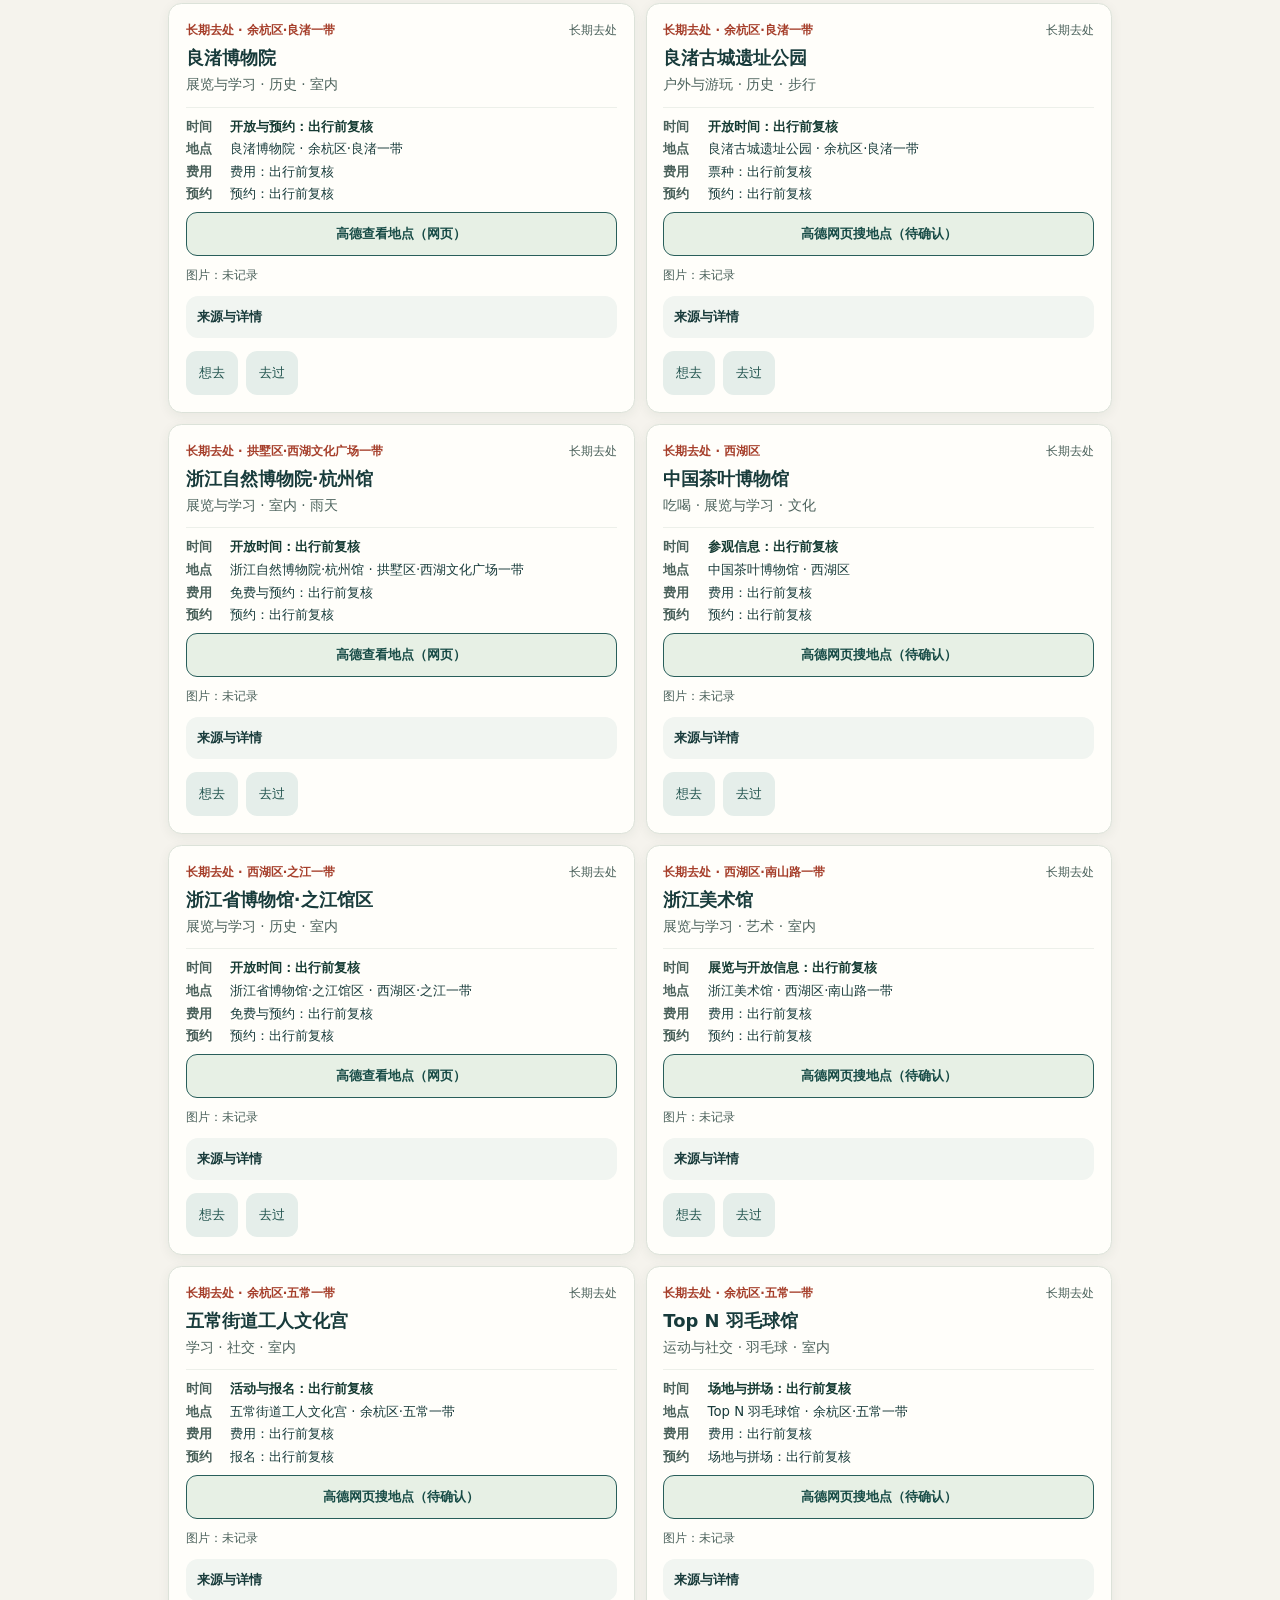
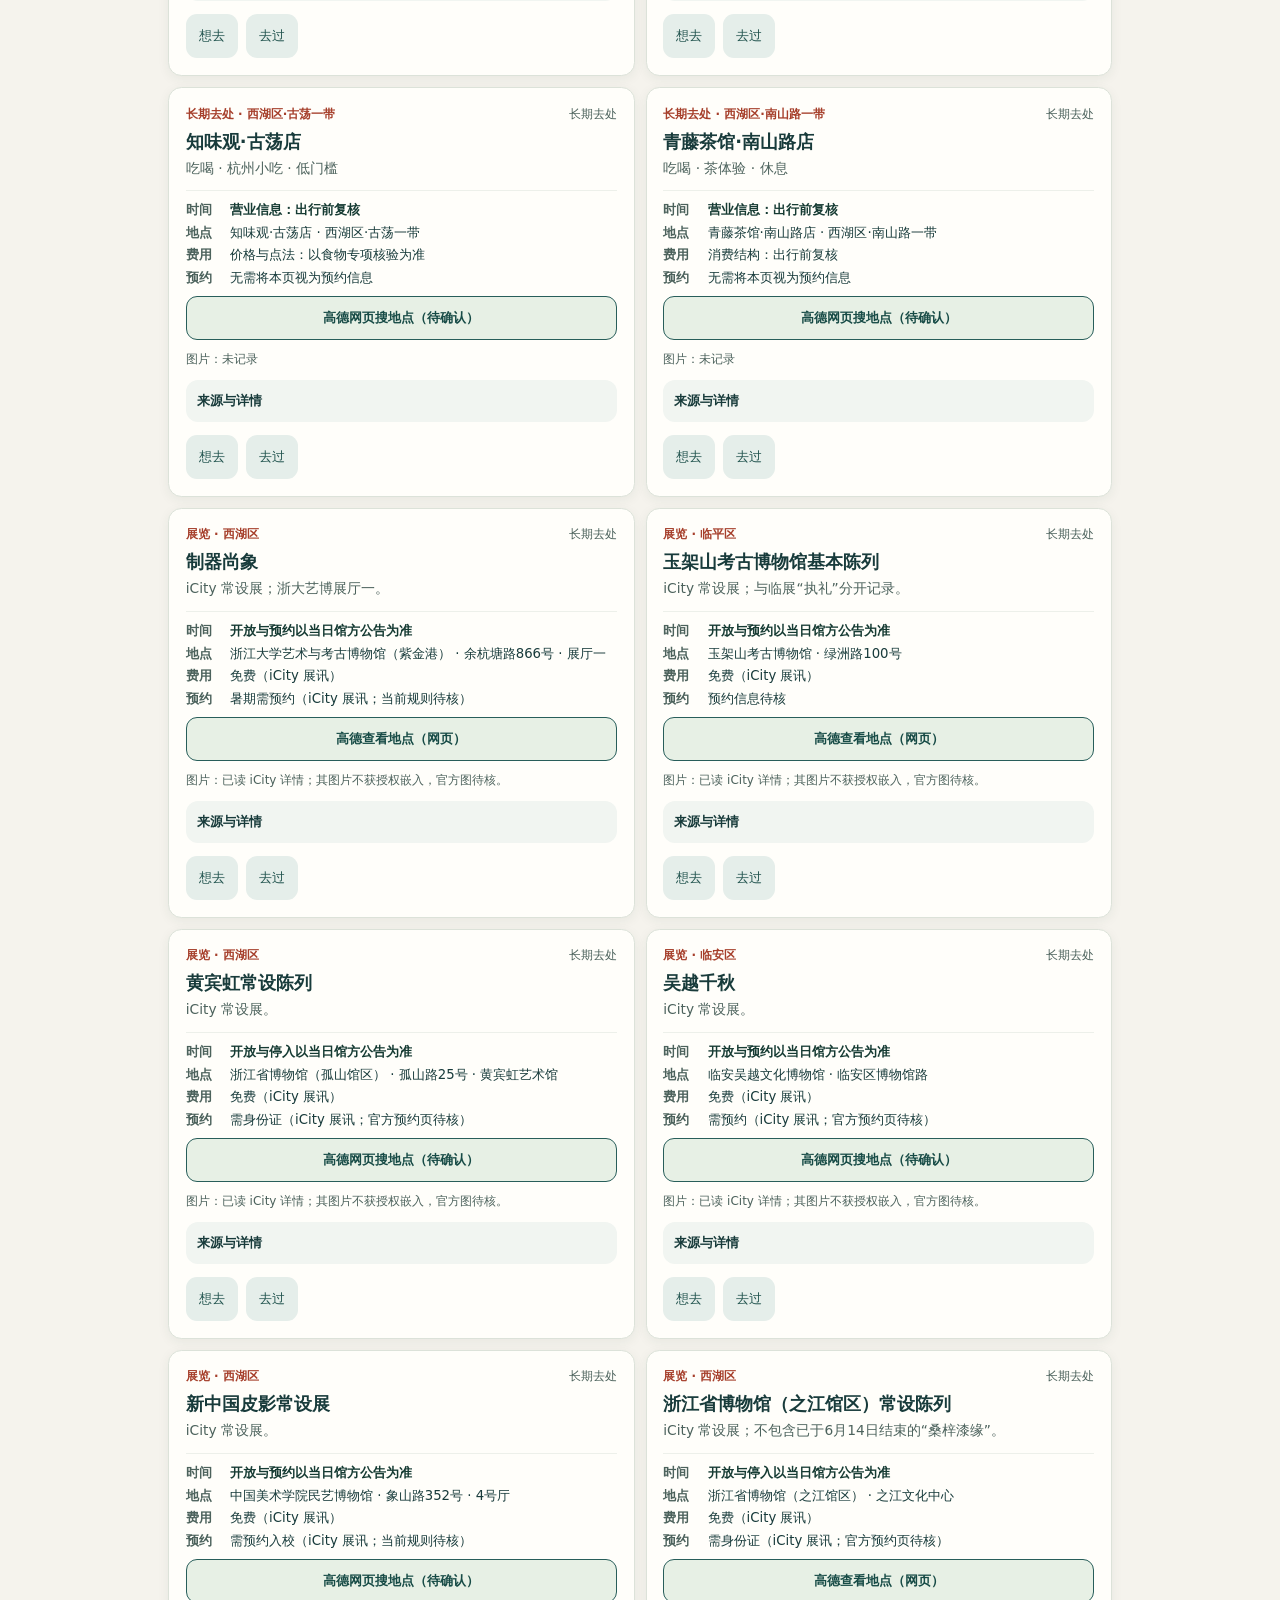
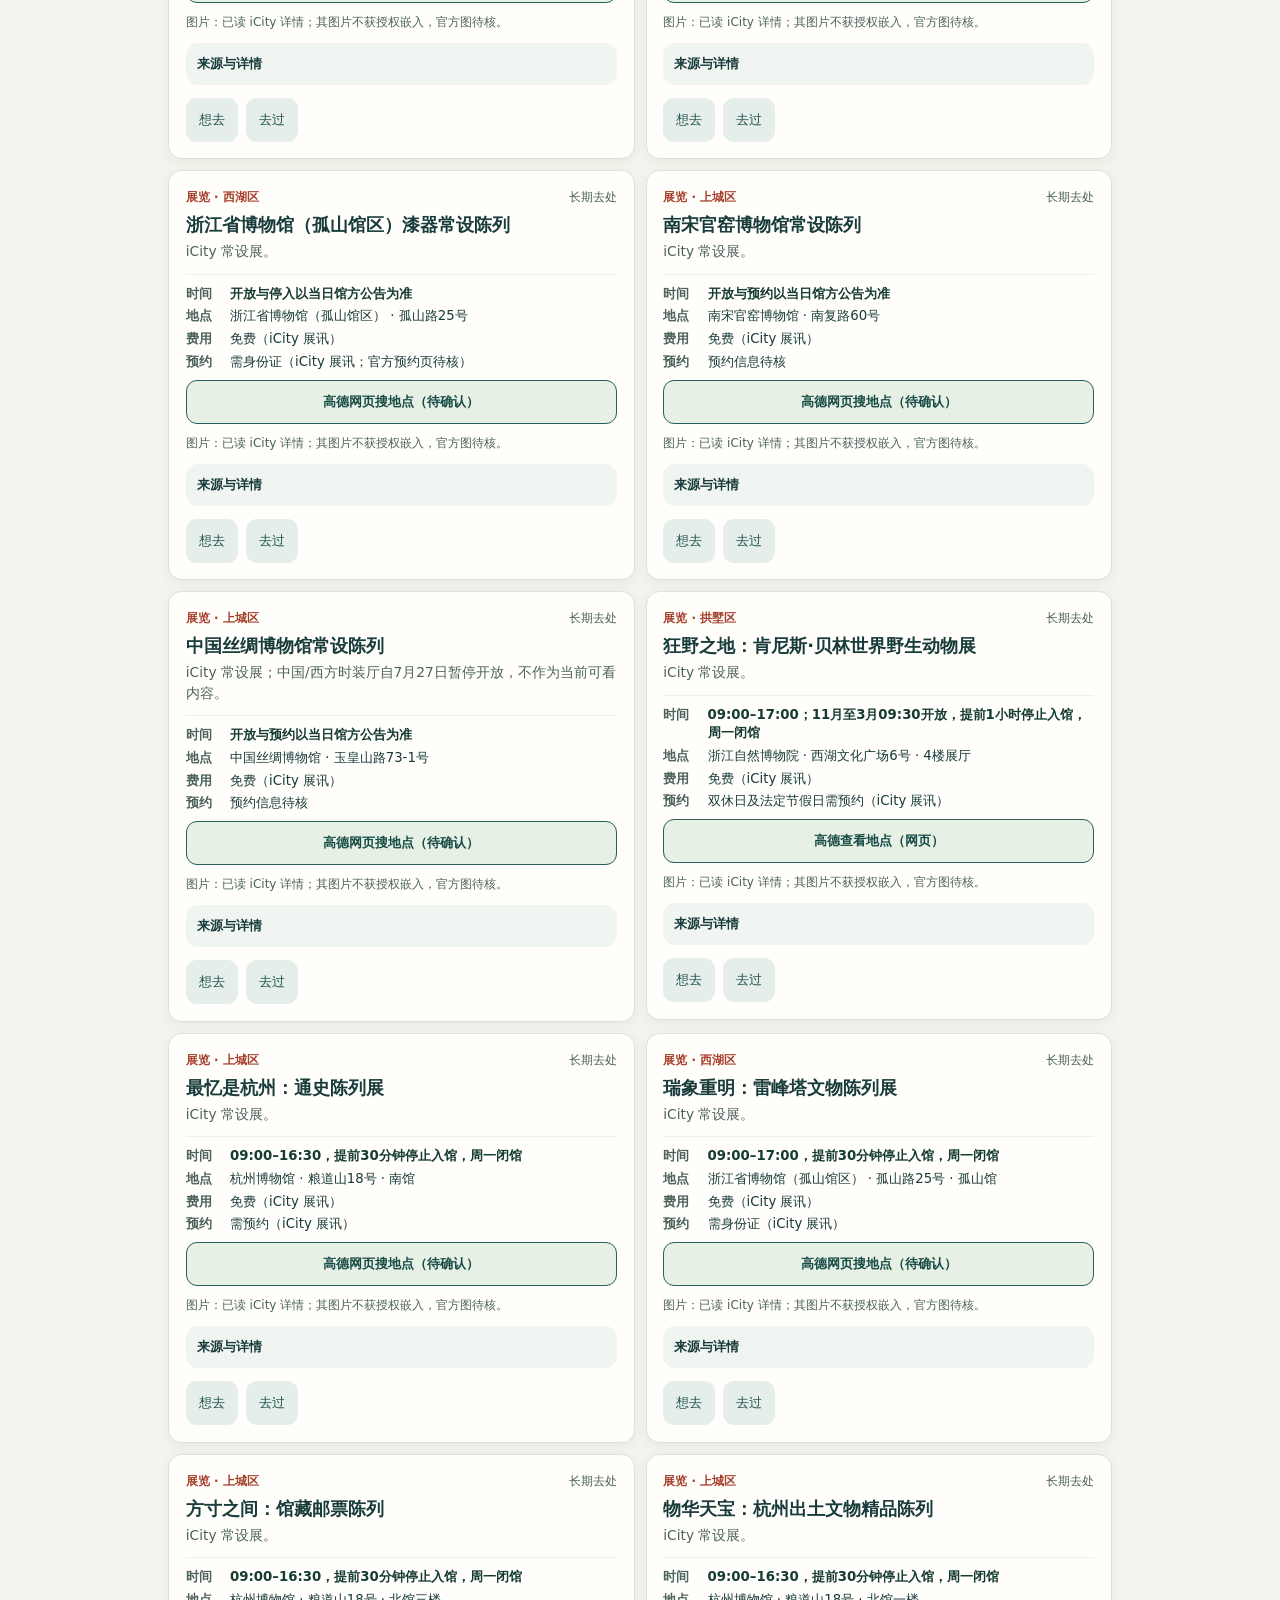
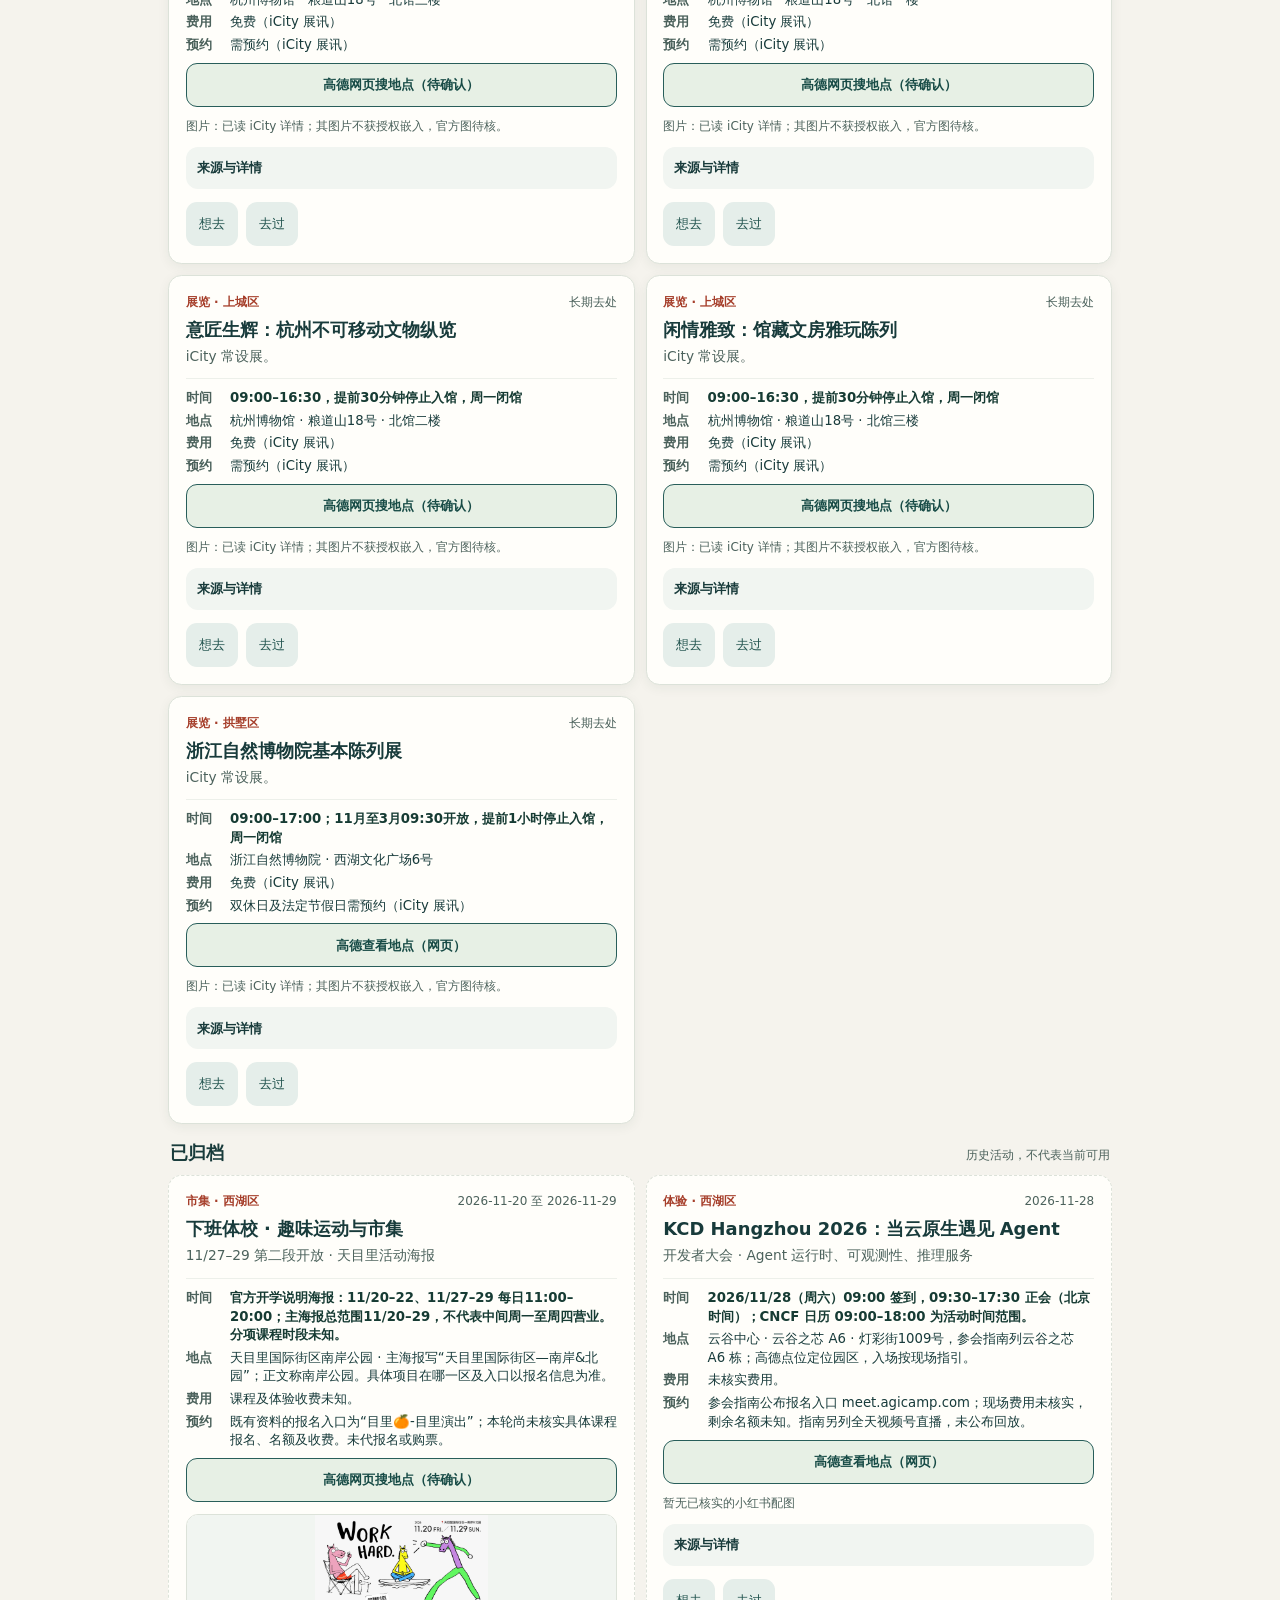
==== commit 543655d4: "Add two Hangzhou art outings and refine November 28 event details" ====
--- a/hangzhou/index.html
+++ b/hangzhou/index.html
@@ -751,7 +751,7 @@
 document.querySelectorAll('[data-top-tab]').forEach(b=>b.onclick=()=>selectTop(b.dataset.topTab));
 const requestedDinner=new URLSearchParams(location.search).get('tab')==='after'&&location.hash==='#beiruan-7017';
 if(requestedDinner){selectTop('after',false);$('#beiruan-7017-details').open=true;requestAnimationFrame(()=>$('#beiruan-7017').scrollIntoView({block:'start'}))}
-fetch('./data.json?v=hangzhou-weekend-20261123-v77').then(r=>{if(!r.ok)throw Error('活动数据读取失败');return r.json()}).then(d=>{weekendIds=d.meta.weekendSelection||[];priorWeekendXhsIds=d.meta.priorWeekendXhsIds||[];items=d.items;items.forEach(x=>{if(!x.map&&activityVenueMaps[x.venue])x.map=activityVenueMaps[x.venue];let poi=x.map?.poiId;if(x.map&&!x.map.location&&activityPoiLocations[poi])x.map.location=activityPoiLocations[poi]});foodItems=d.foodItems||[];foodItems.forEach(x=>{let poi=x.map?.poiId;if(!x.images?.length&&foodPoiPhotos[poi])x.images=[foodPoiPhotos[poi]];if(x.map&&!x.map.location&&foodPoiLocations[poi])x.map.location=foodPoiLocations[poi];if(x.images?.length)x.note=(x.note||'').replace('图片：未查；','')});$('#week').textContent=guideWeekendLabel(d.meta);$('#checked').textContent='核查 '+d.meta.checkedAt;weather(d.meta);render();renderFood();renderAfter();initHikingPanel();if(!requestedDinner)selectTop(localStorage.getItem('hz:ui:top')||'play');window.initHangzhouSwipe?.()}).catch(()=>{applyFilters();const fallback=$('#playEmpty');fallback.textContent='活动数据暂时无法读取，请稍后重试。';fallback.hidden=false})
+fetch('./data.json?v=hangzhou-weekend-20261124-v78').then(r=>{if(!r.ok)throw Error('活动数据读取失败');return r.json()}).then(d=>{weekendIds=d.meta.weekendSelection||[];priorWeekendXhsIds=d.meta.priorWeekendXhsIds||[];items=d.items;items.forEach(x=>{if(!x.map&&activityVenueMaps[x.venue])x.map=activityVenueMaps[x.venue];let poi=x.map?.poiId;if(x.map&&!x.map.location&&activityPoiLocations[poi])x.map.location=activityPoiLocations[poi]});foodItems=d.foodItems||[];foodItems.forEach(x=>{let poi=x.map?.poiId;if(!x.images?.length&&foodPoiPhotos[poi])x.images=[foodPoiPhotos[poi]];if(x.map&&!x.map.location&&foodPoiLocations[poi])x.map.location=foodPoiLocations[poi];if(x.images?.length)x.note=(x.note||'').replace('图片：未查；','')});$('#week').textContent=guideWeekendLabel(d.meta);$('#checked').textContent='核查 '+d.meta.checkedAt;weather(d.meta);render();renderFood();renderAfter();initHikingPanel();if(!requestedDinner)selectTop(localStorage.getItem('hz:ui:top')||'play');window.initHangzhouSwipe?.()}).catch(()=>{applyFilters();const fallback=$('#playEmpty');fallback.textContent='活动数据暂时无法读取，请稍后重试。';fallback.hidden=false})
 </script>
 
 <script>(()=>{
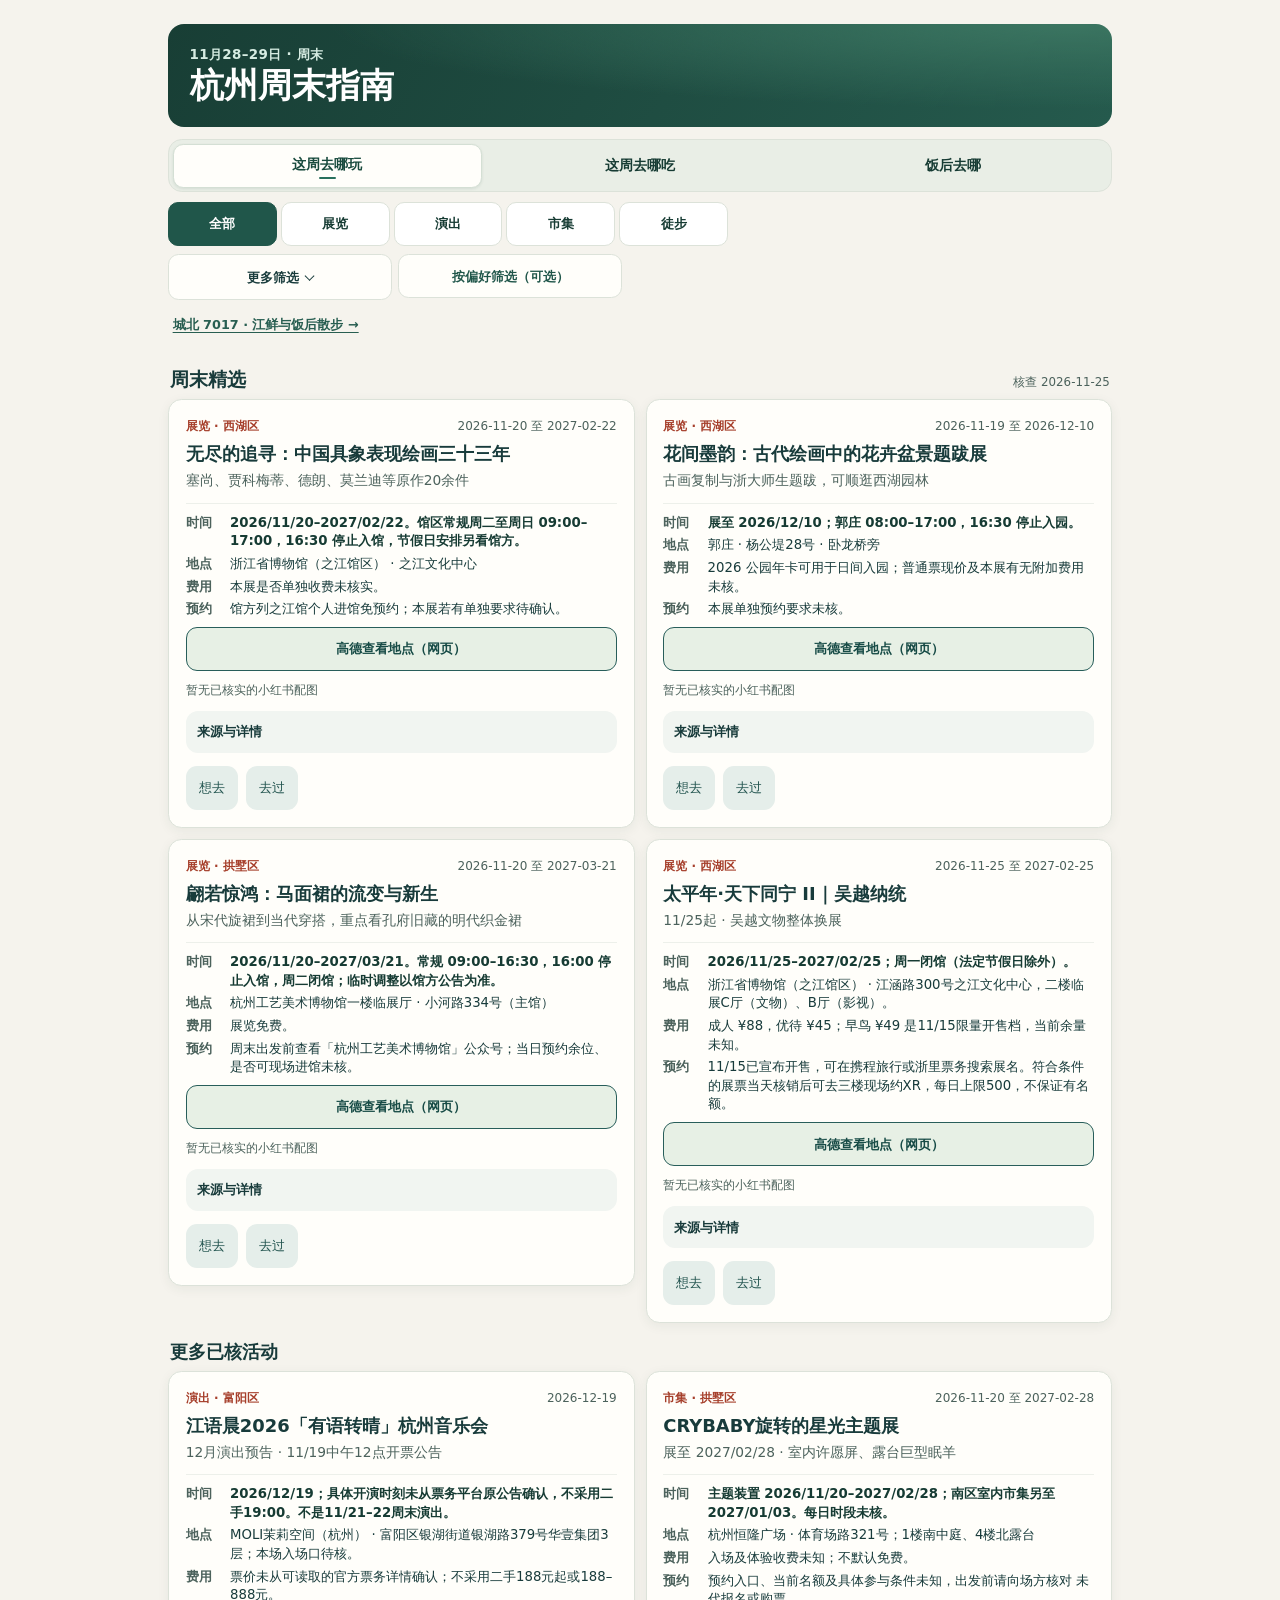
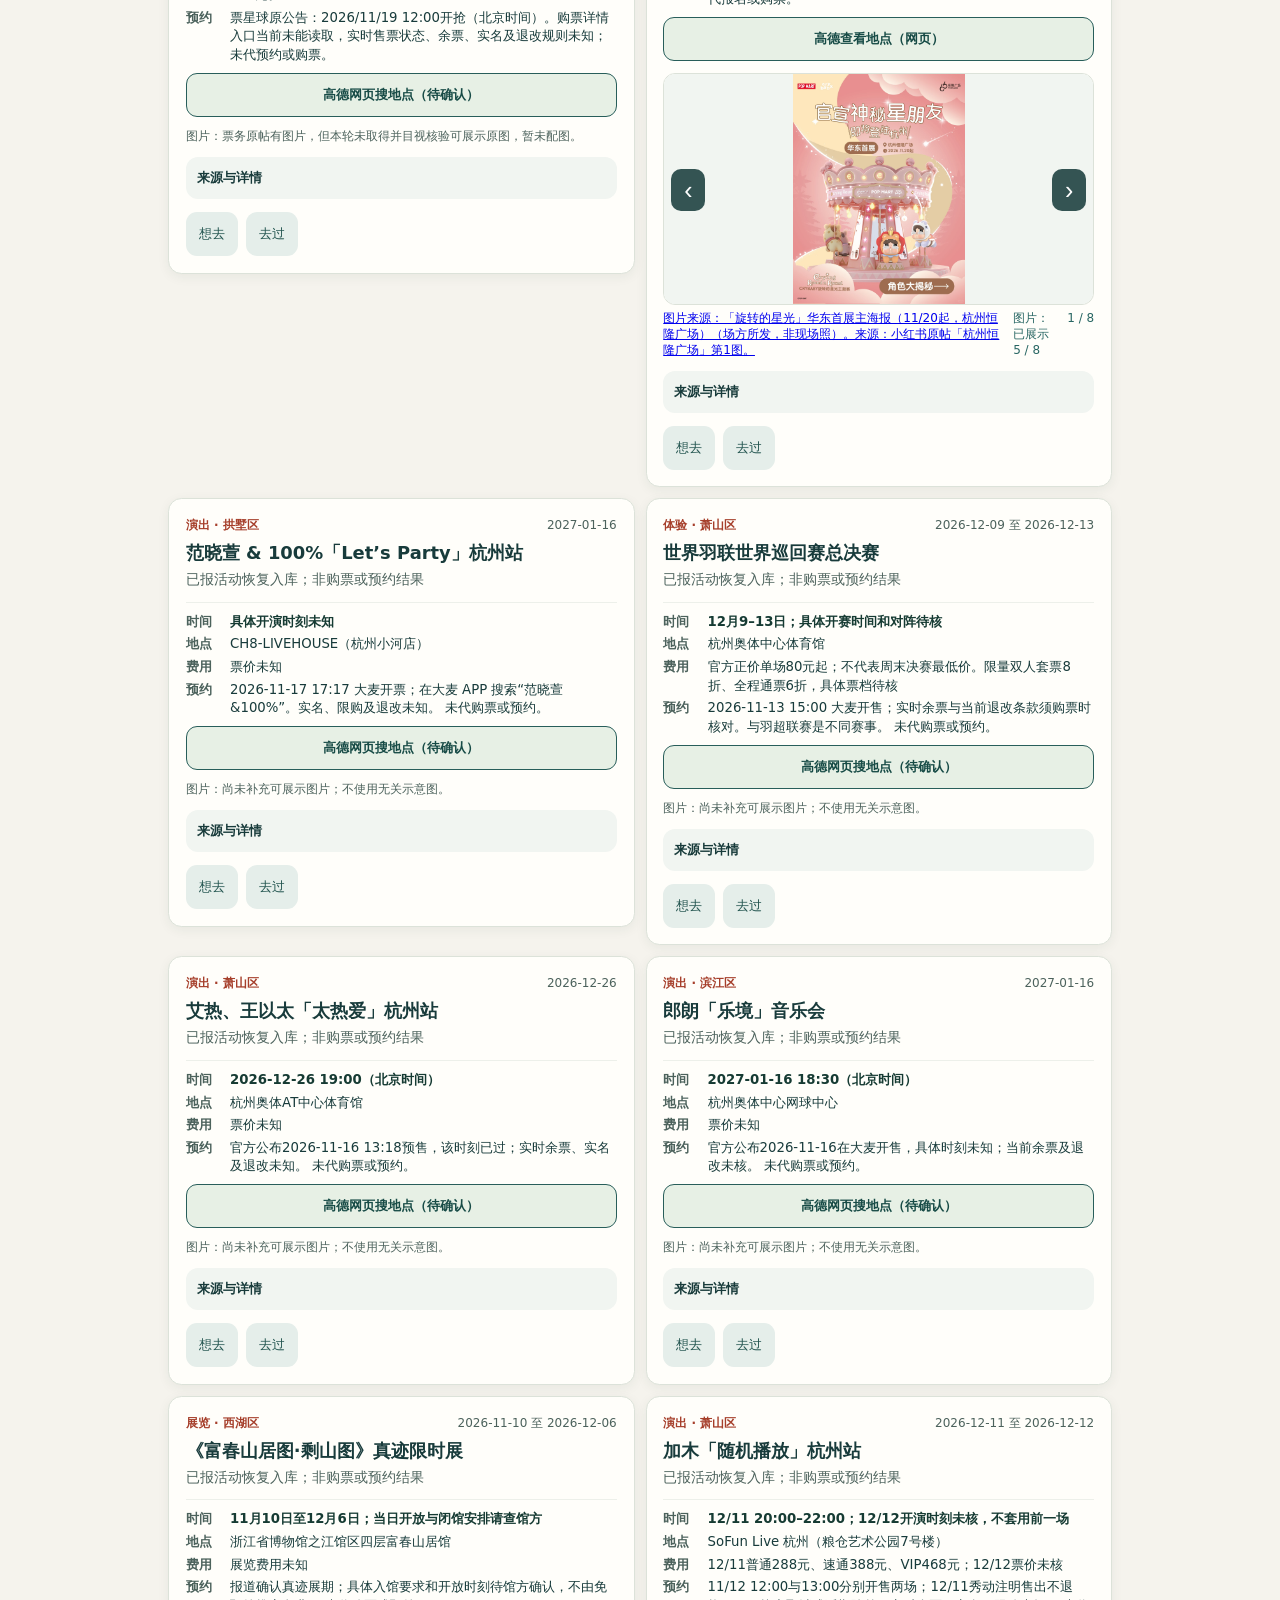
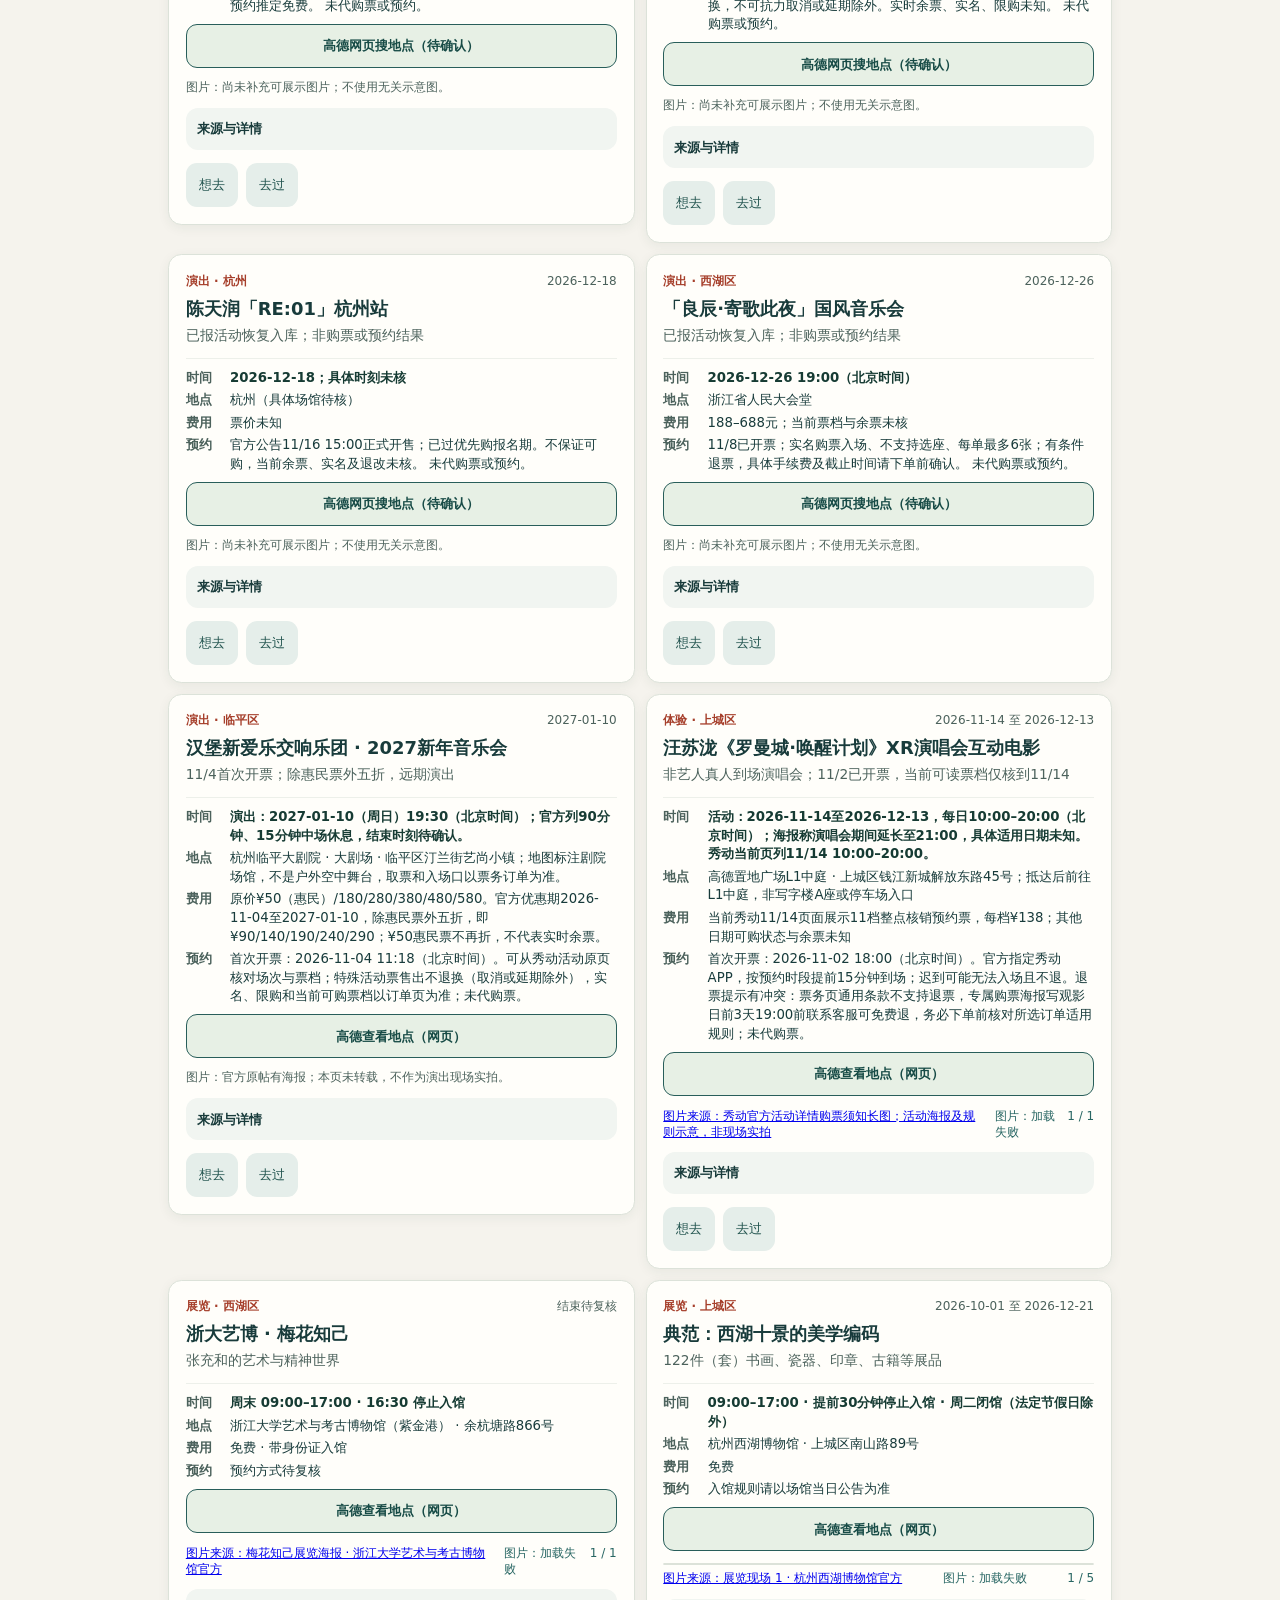
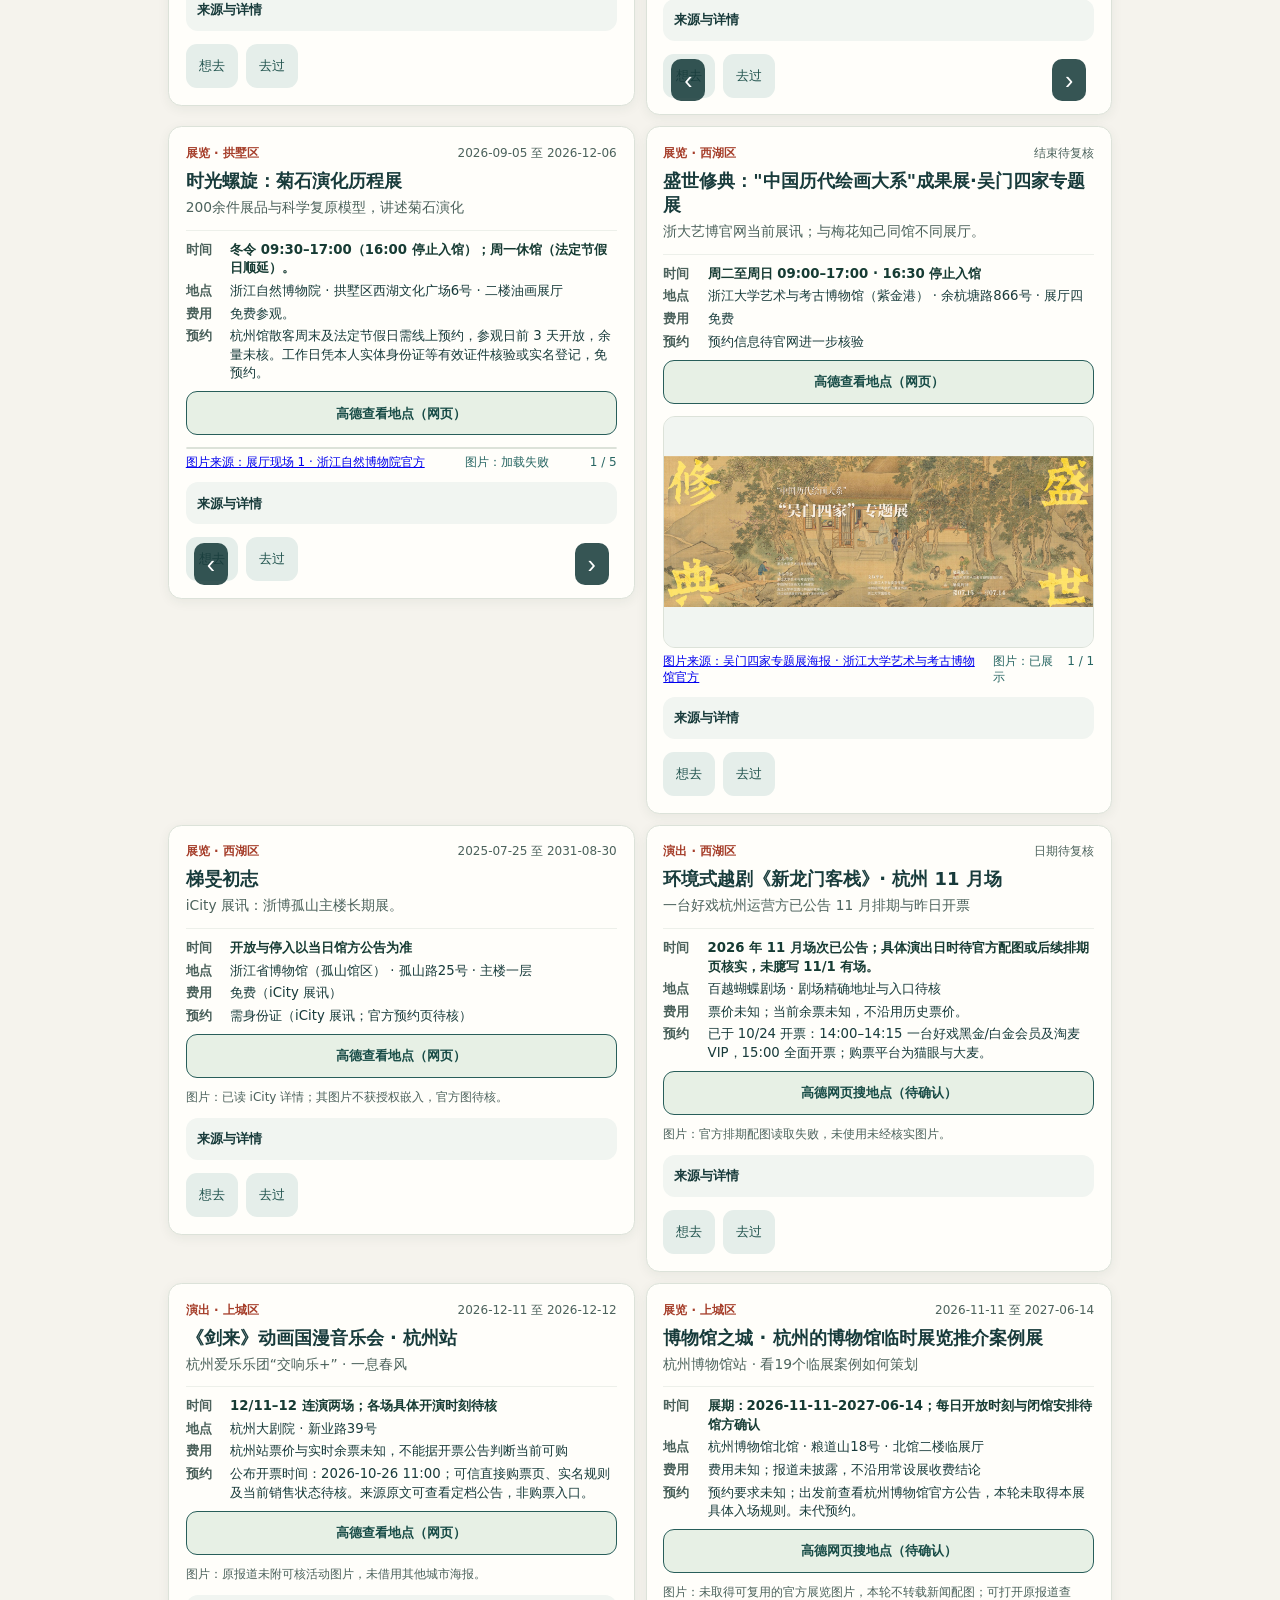
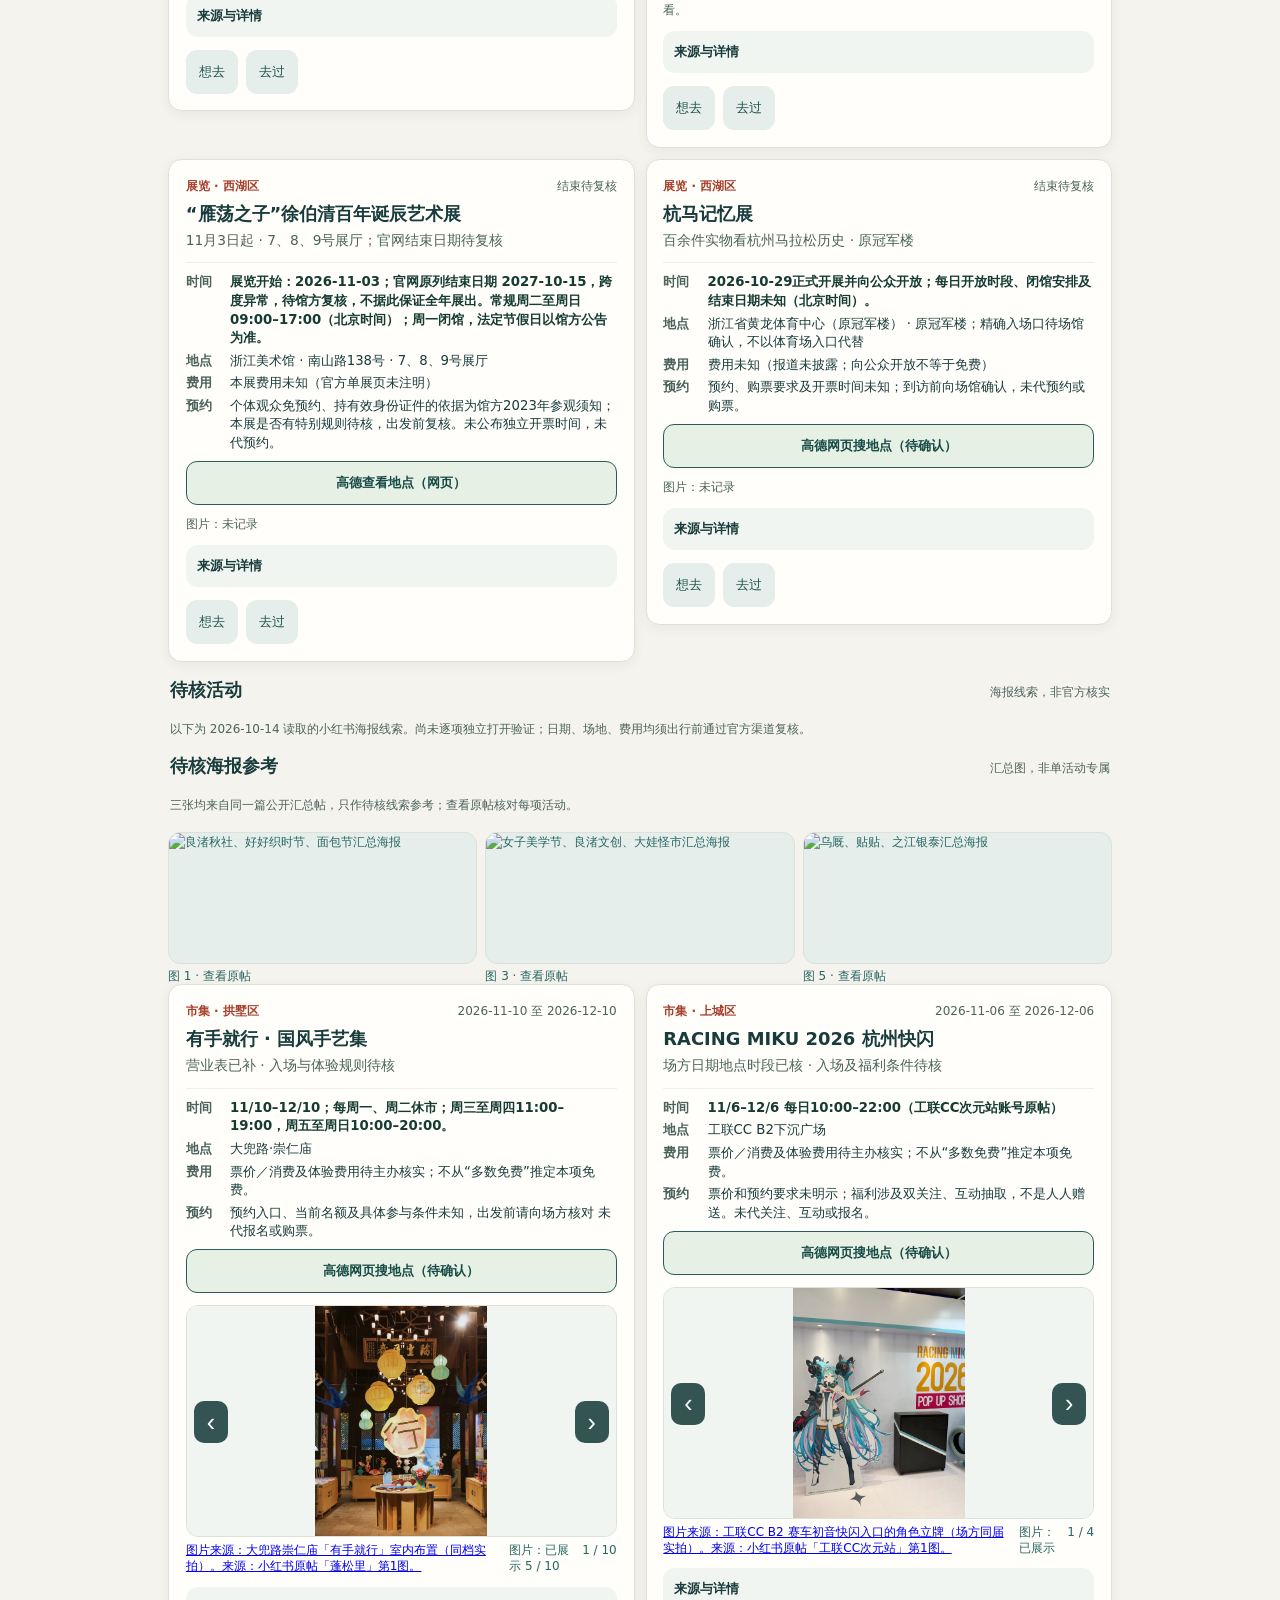
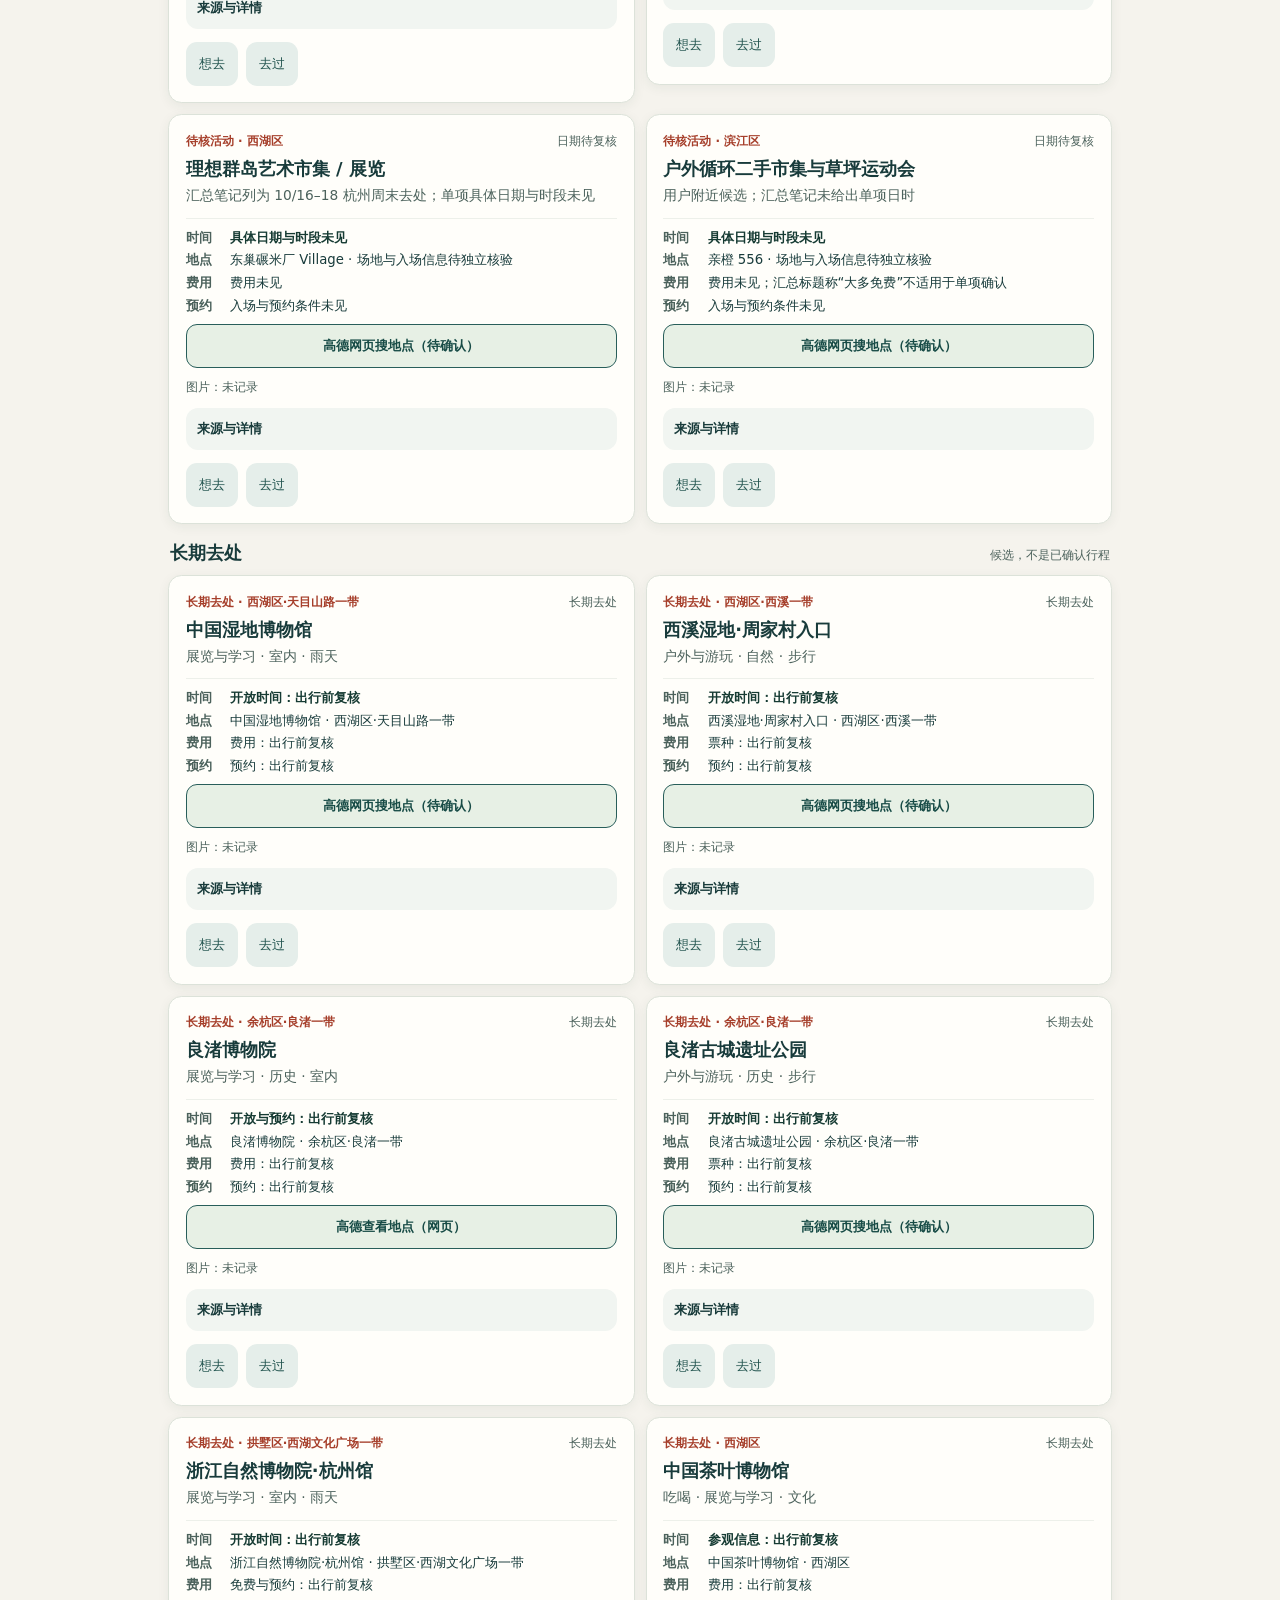
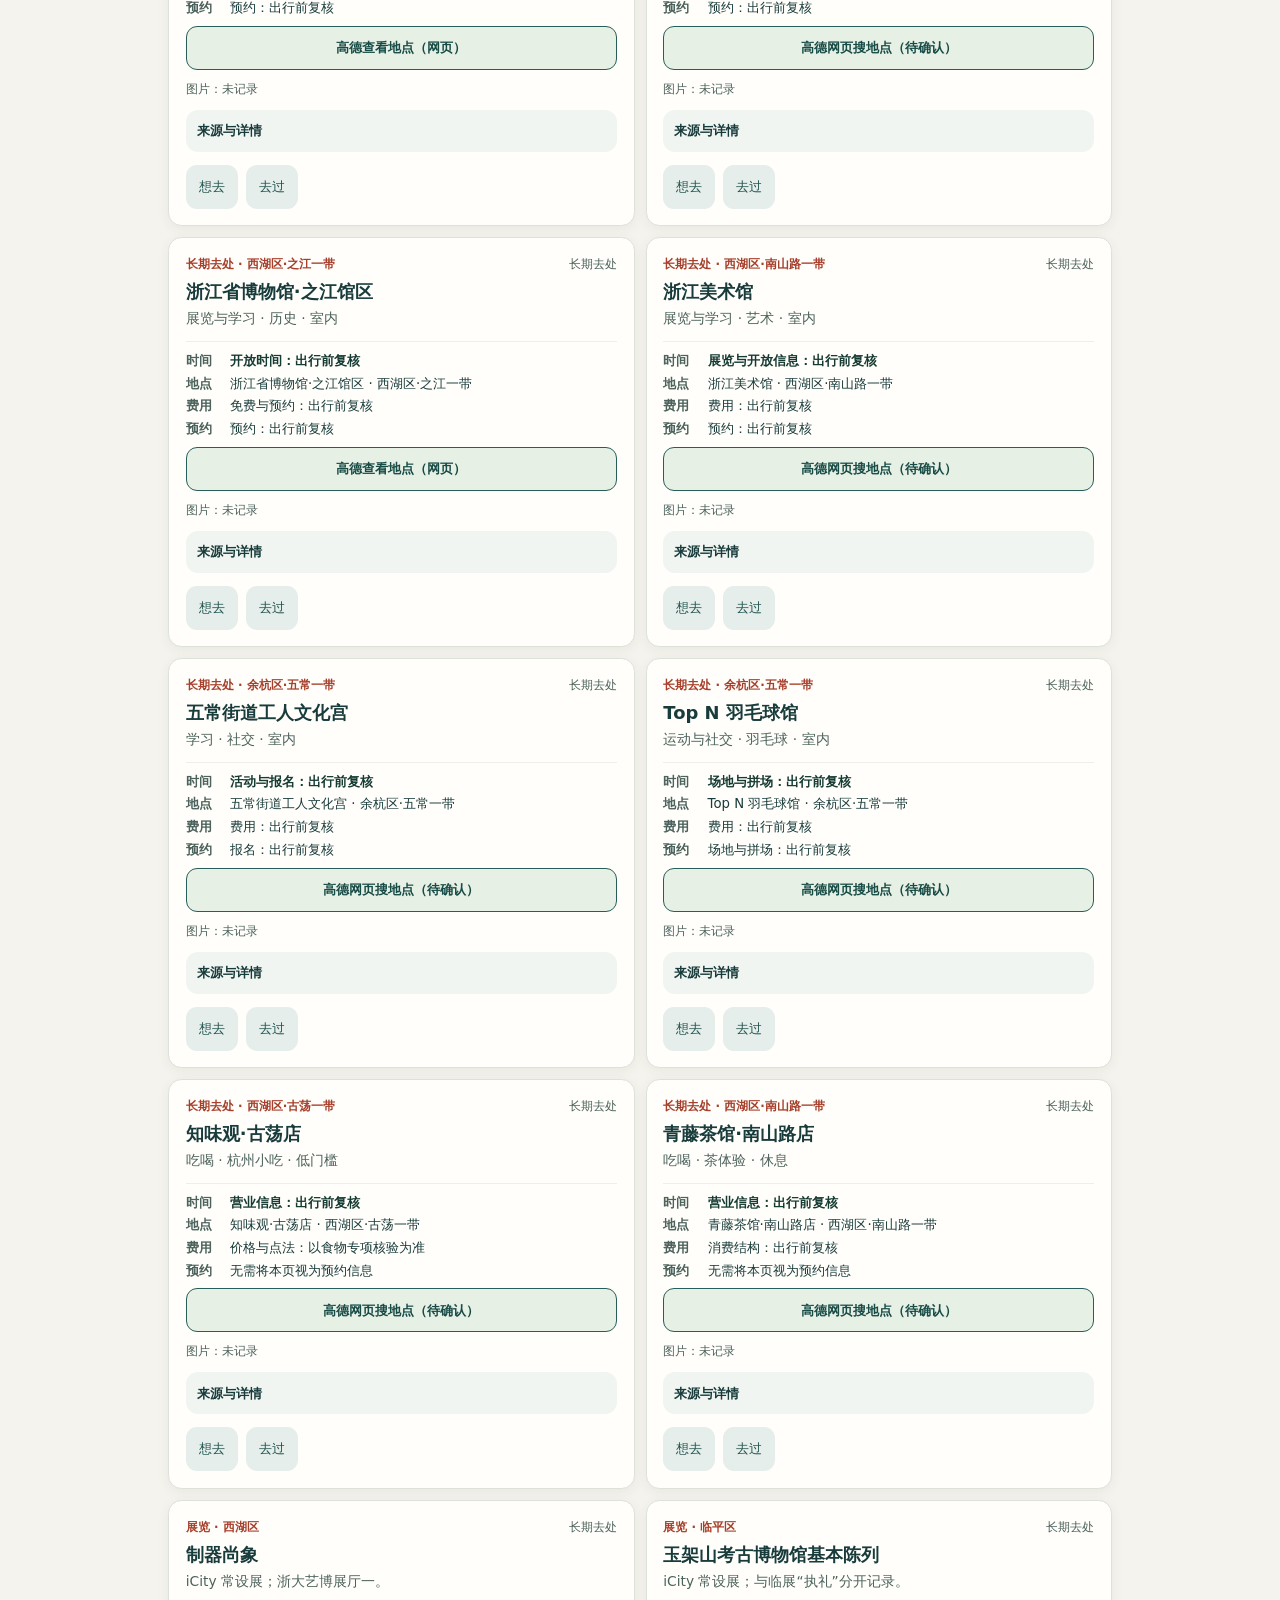
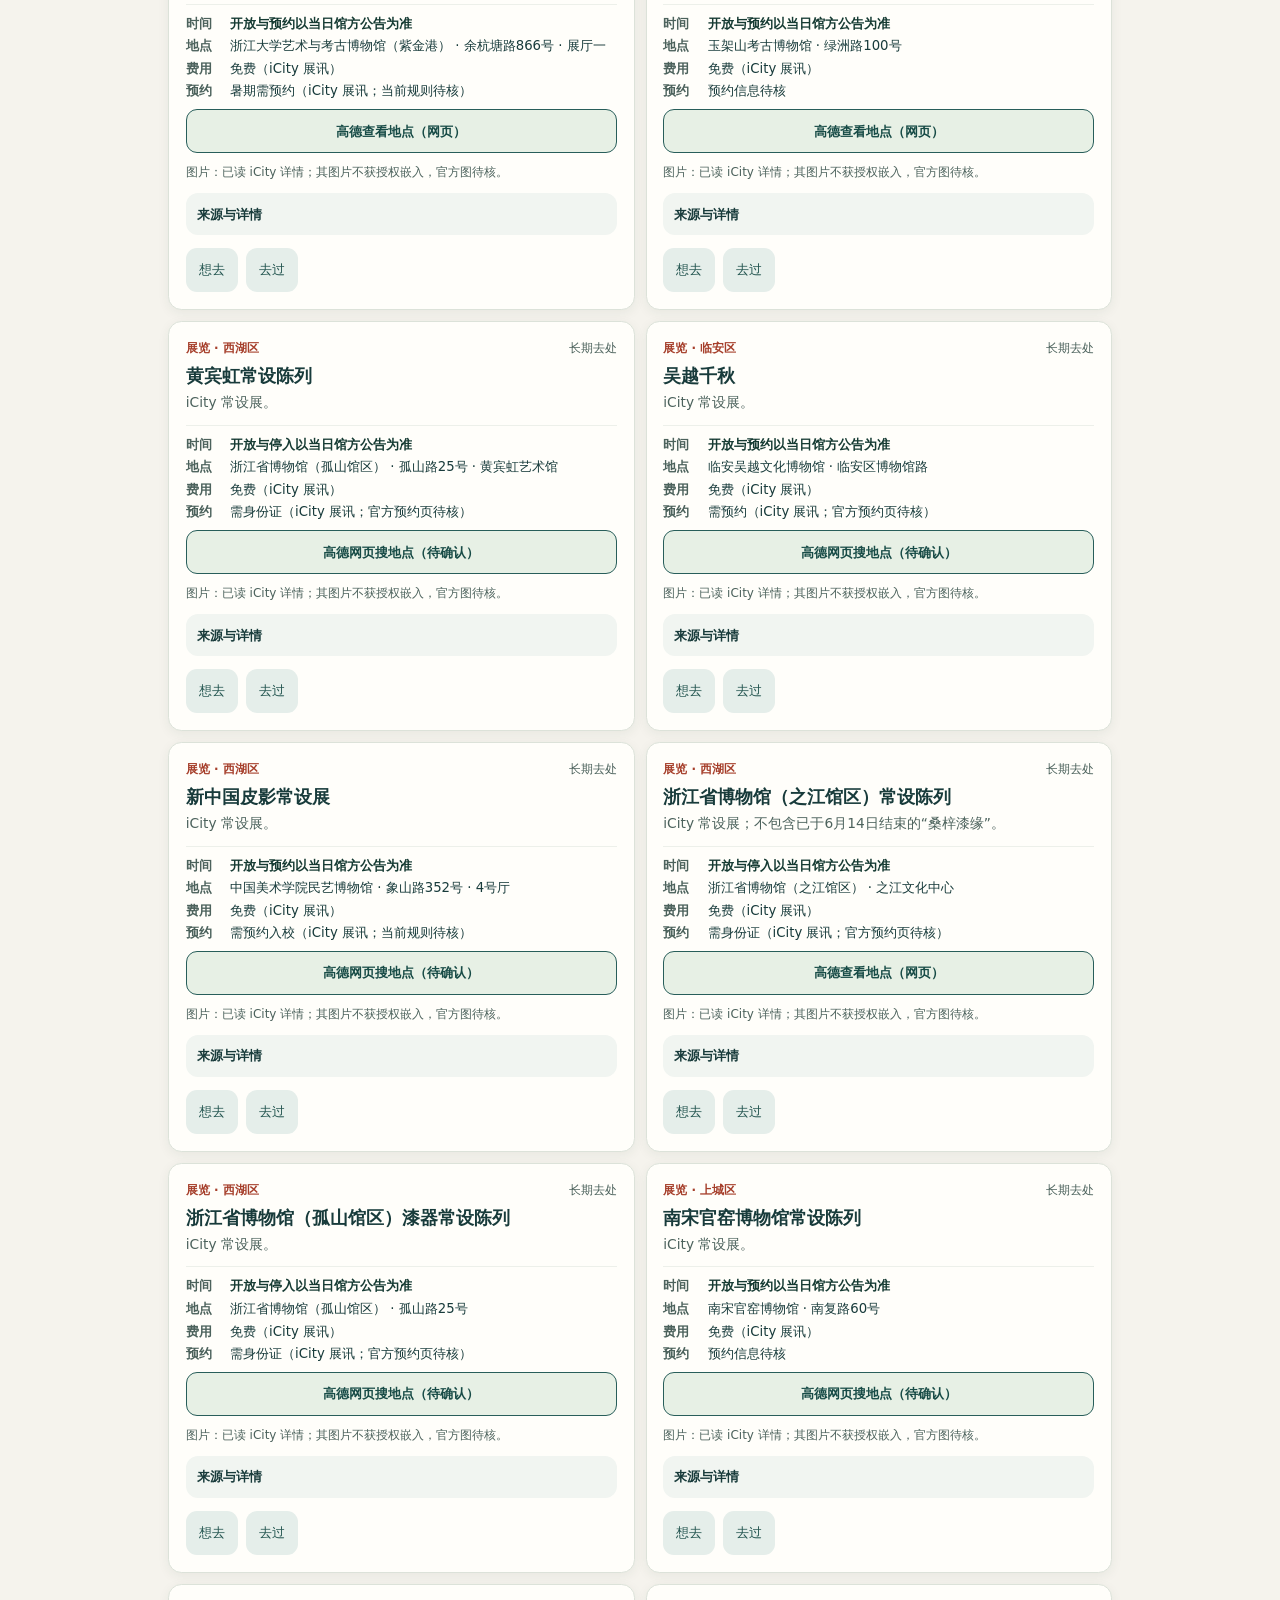
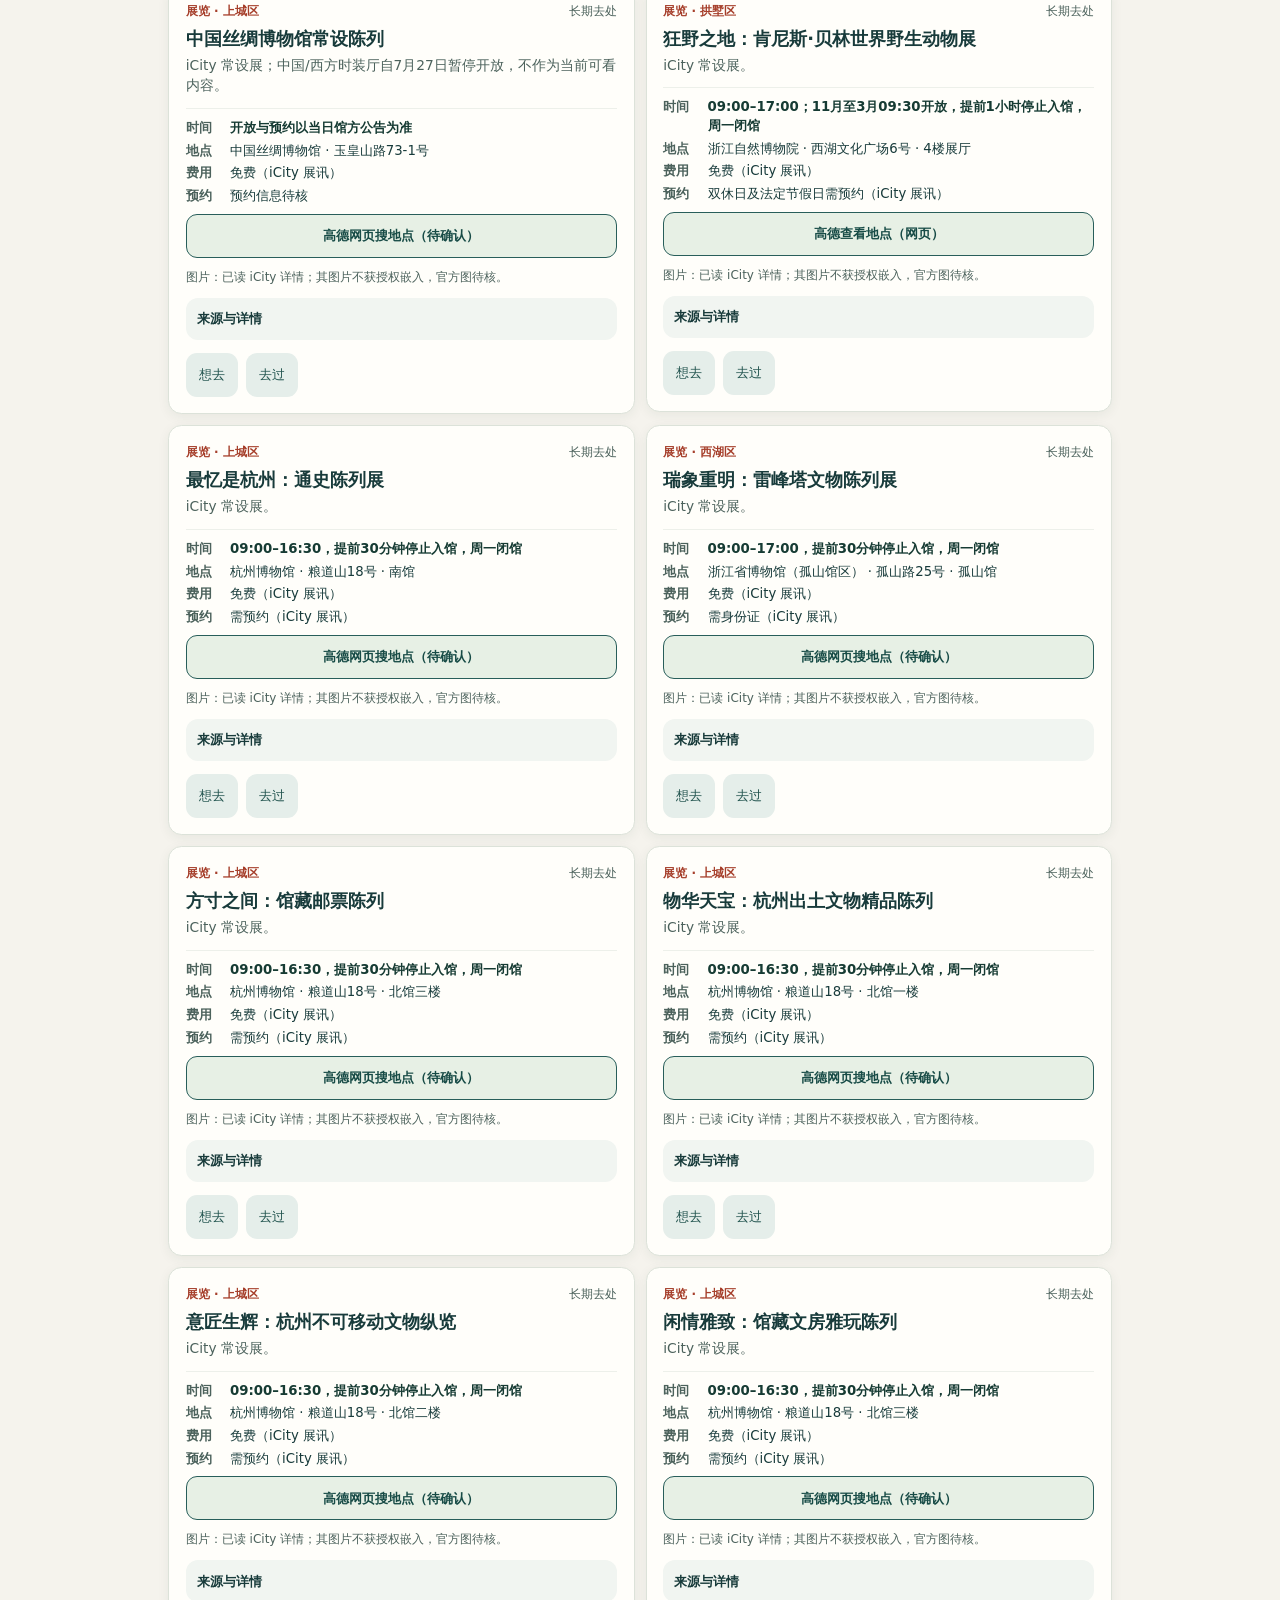
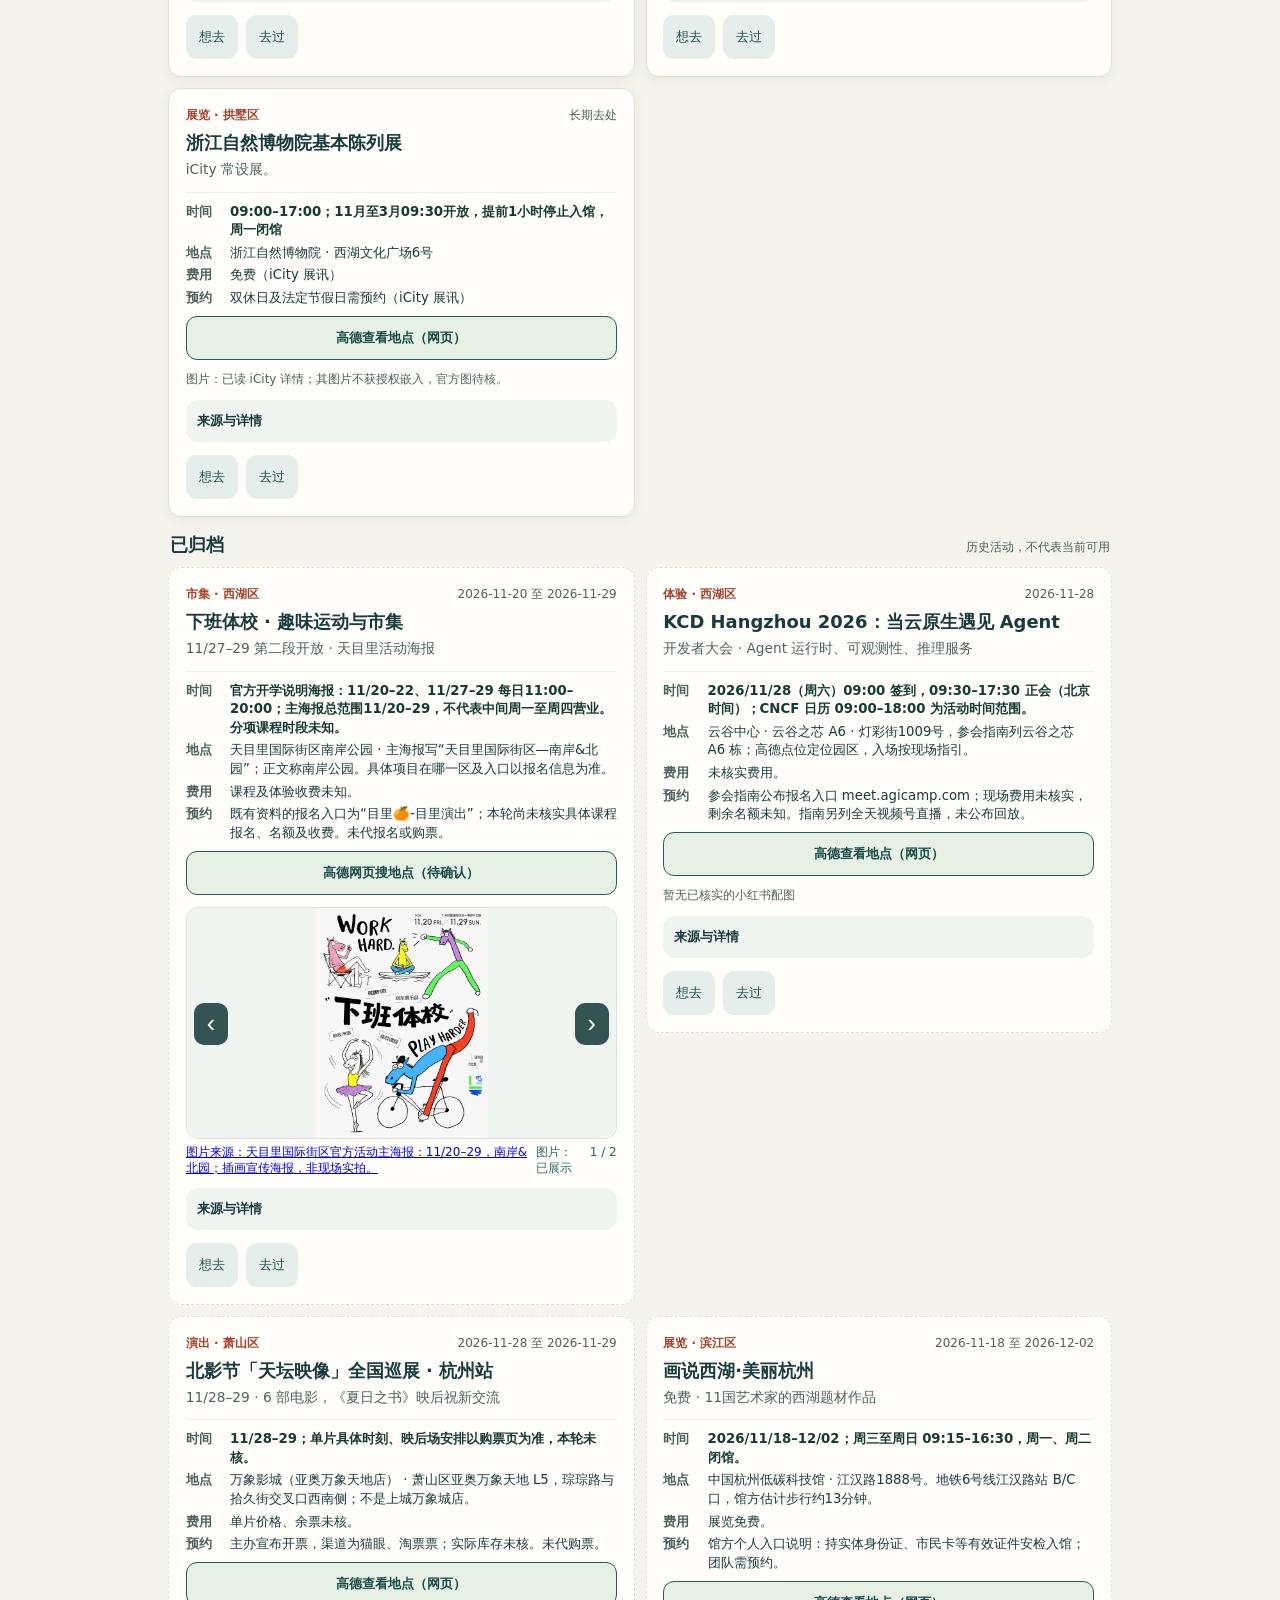
==== commit 4d38d5b0: "Add AI creation outings and refresh Hangzhou museum and weather details" ====
--- a/hangzhou/index.html
+++ b/hangzhou/index.html
@@ -751,7 +751,7 @@
 document.querySelectorAll('[data-top-tab]').forEach(b=>b.onclick=()=>selectTop(b.dataset.topTab));
 const requestedDinner=new URLSearchParams(location.search).get('tab')==='after'&&location.hash==='#beiruan-7017';
 if(requestedDinner){selectTop('after',false);$('#beiruan-7017-details').open=true;requestAnimationFrame(()=>$('#beiruan-7017').scrollIntoView({block:'start'}))}
-fetch('./data.json?v=hangzhou-weekend-20261124-v78').then(r=>{if(!r.ok)throw Error('活动数据读取失败');return r.json()}).then(d=>{weekendIds=d.meta.weekendSelection||[];priorWeekendXhsIds=d.meta.priorWeekendXhsIds||[];items=d.items;items.forEach(x=>{if(!x.map&&activityVenueMaps[x.venue])x.map=activityVenueMaps[x.venue];let poi=x.map?.poiId;if(x.map&&!x.map.location&&activityPoiLocations[poi])x.map.location=activityPoiLocations[poi]});foodItems=d.foodItems||[];foodItems.forEach(x=>{let poi=x.map?.poiId;if(!x.images?.length&&foodPoiPhotos[poi])x.images=[foodPoiPhotos[poi]];if(x.map&&!x.map.location&&foodPoiLocations[poi])x.map.location=foodPoiLocations[poi];if(x.images?.length)x.note=(x.note||'').replace('图片：未查；','')});$('#week').textContent=guideWeekendLabel(d.meta);$('#checked').textContent='核查 '+d.meta.checkedAt;weather(d.meta);render();renderFood();renderAfter();initHikingPanel();if(!requestedDinner)selectTop(localStorage.getItem('hz:ui:top')||'play');window.initHangzhouSwipe?.()}).catch(()=>{applyFilters();const fallback=$('#playEmpty');fallback.textContent='活动数据暂时无法读取，请稍后重试。';fallback.hidden=false})
+fetch('./data.json?v=hangzhou-weekend-20261125-v80').then(r=>{if(!r.ok)throw Error('活动数据读取失败');return r.json()}).then(d=>{weekendIds=d.meta.weekendSelection||[];priorWeekendXhsIds=d.meta.priorWeekendXhsIds||[];items=d.items;items.forEach(x=>{if(!x.map&&activityVenueMaps[x.venue])x.map=activityVenueMaps[x.venue];let poi=x.map?.poiId;if(x.map&&!x.map.location&&activityPoiLocations[poi])x.map.location=activityPoiLocations[poi]});foodItems=d.foodItems||[];foodItems.forEach(x=>{let poi=x.map?.poiId;if(!x.images?.length&&foodPoiPhotos[poi])x.images=[foodPoiPhotos[poi]];if(x.map&&!x.map.location&&foodPoiLocations[poi])x.map.location=foodPoiLocations[poi];if(x.images?.length)x.note=(x.note||'').replace('图片：未查；','')});$('#week').textContent=guideWeekendLabel(d.meta);$('#checked').textContent='核查 '+d.meta.checkedAt;weather(d.meta);render();renderFood();renderAfter();initHikingPanel();if(!requestedDinner)selectTop(localStorage.getItem('hz:ui:top')||'play');window.initHangzhouSwipe?.()}).catch(()=>{applyFilters();const fallback=$('#playEmpty');fallback.textContent='活动数据暂时无法读取，请稍后重试。';fallback.hidden=false})
 </script>
 
 <script>(()=>{
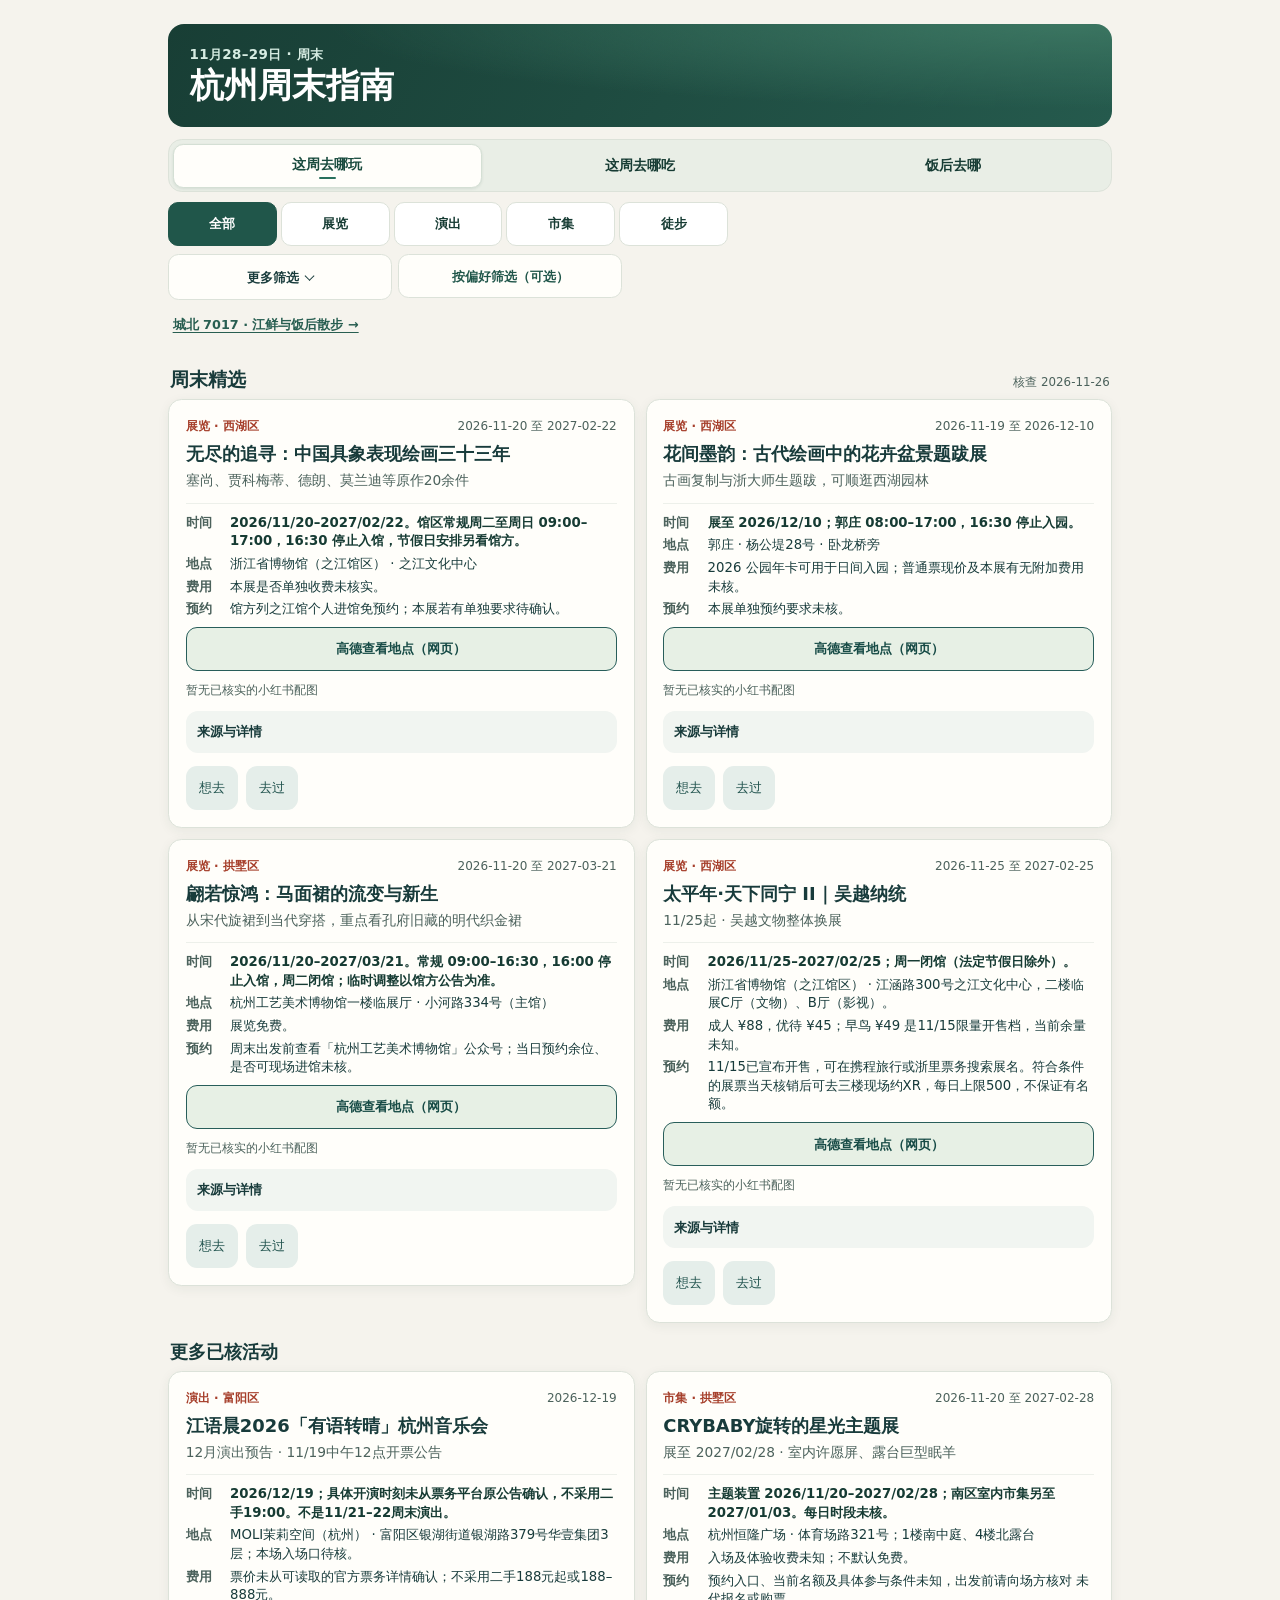
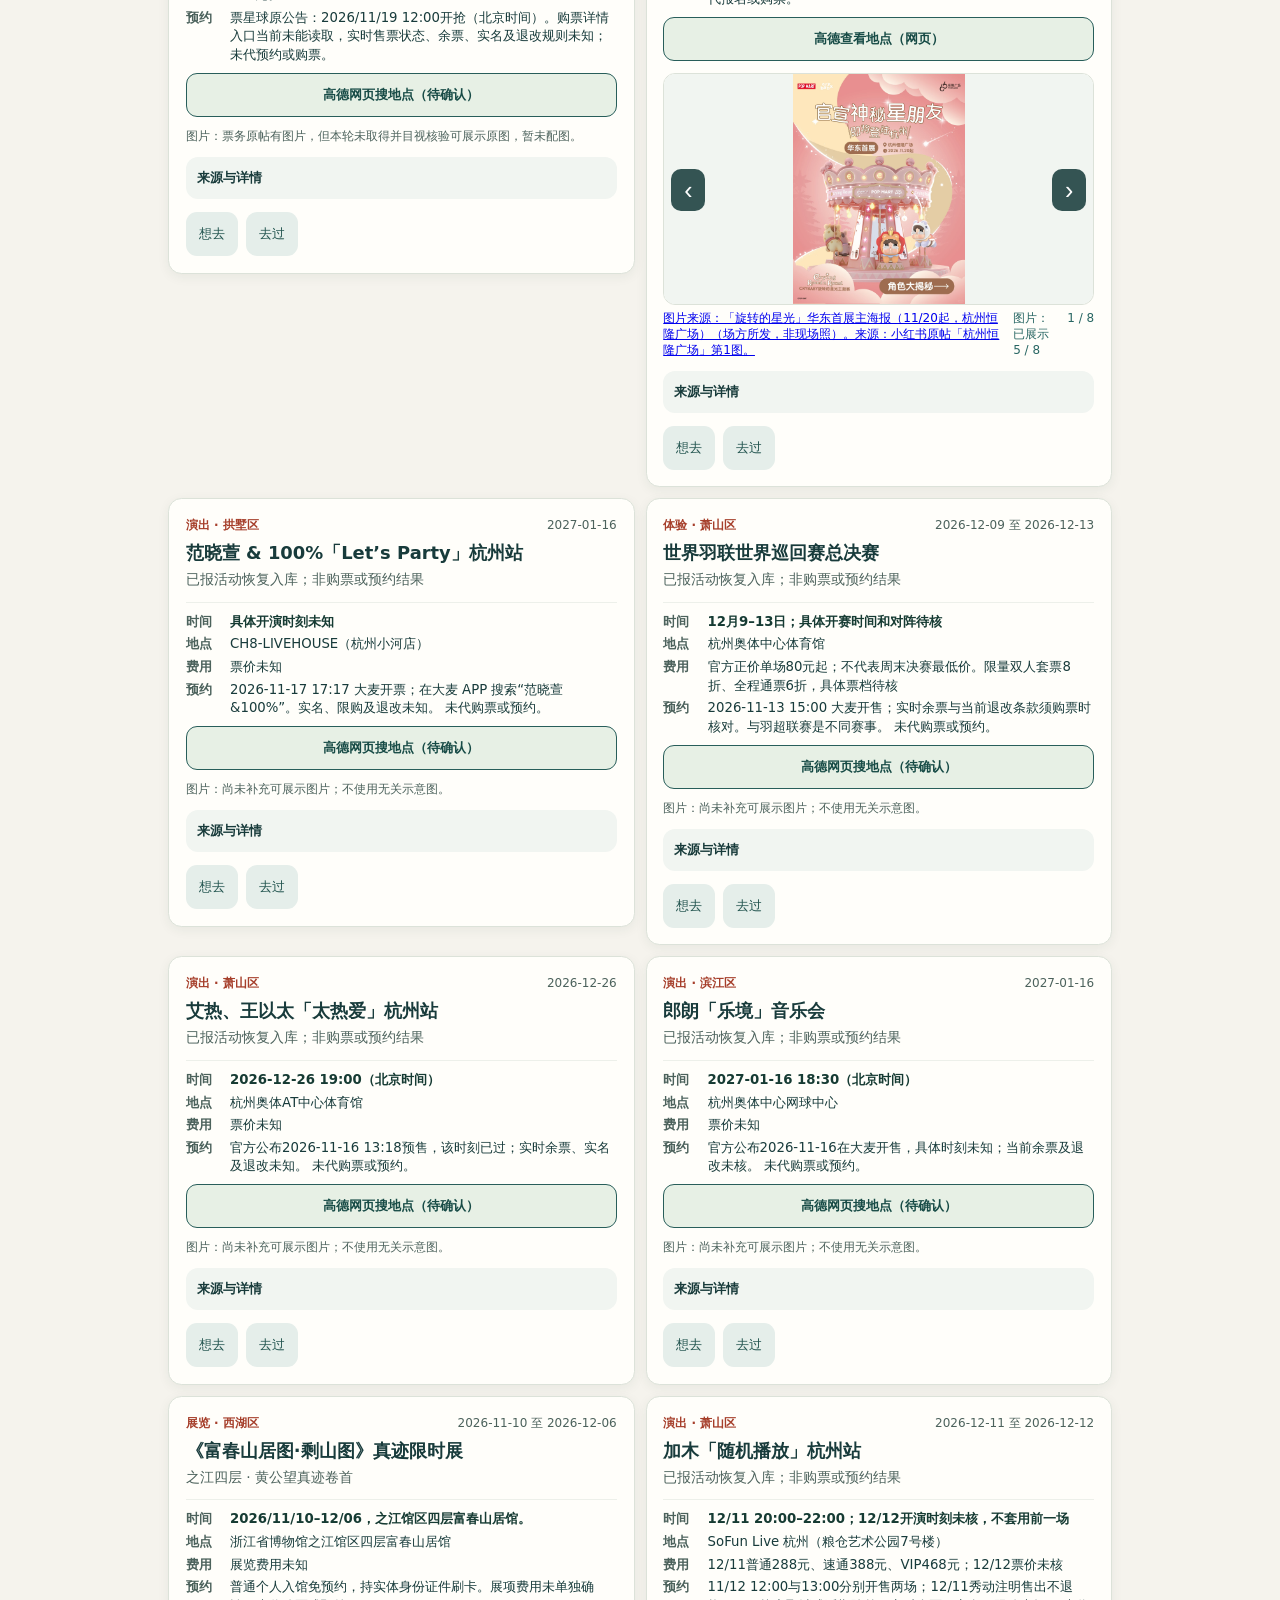
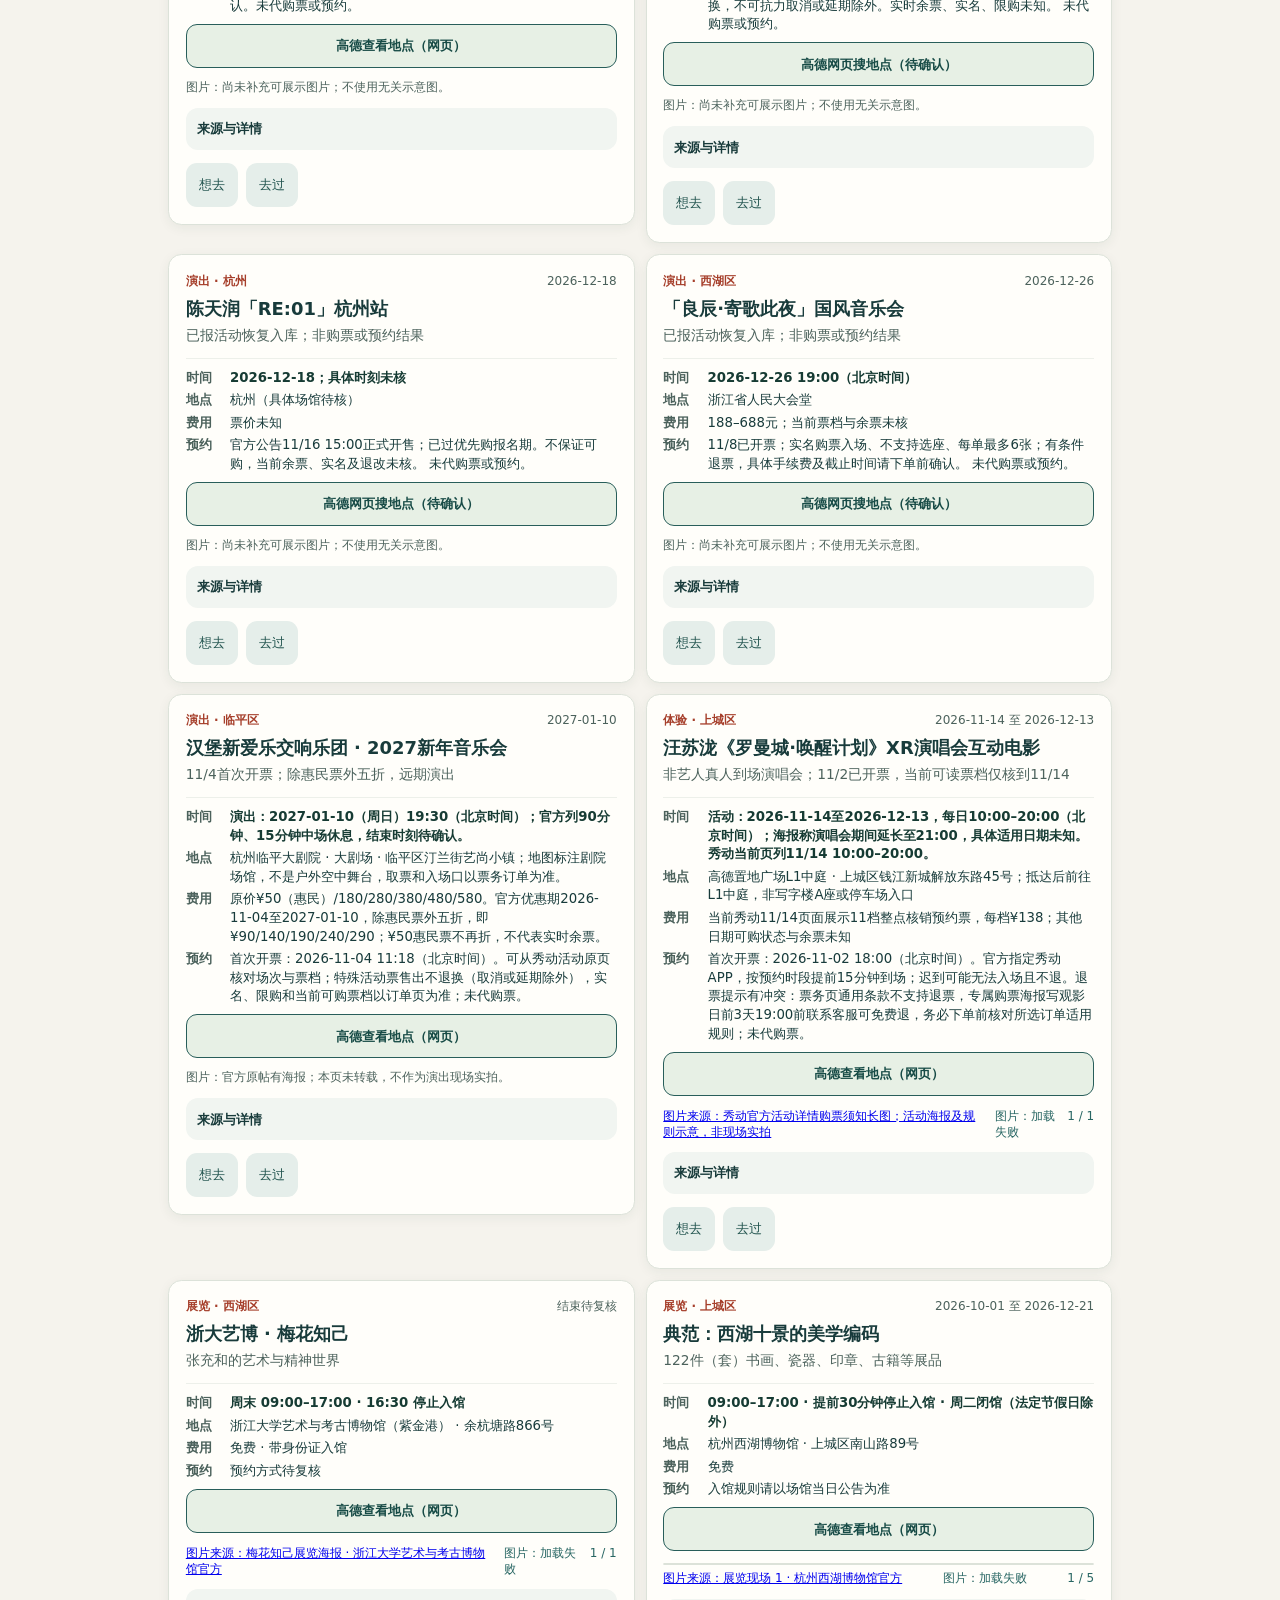
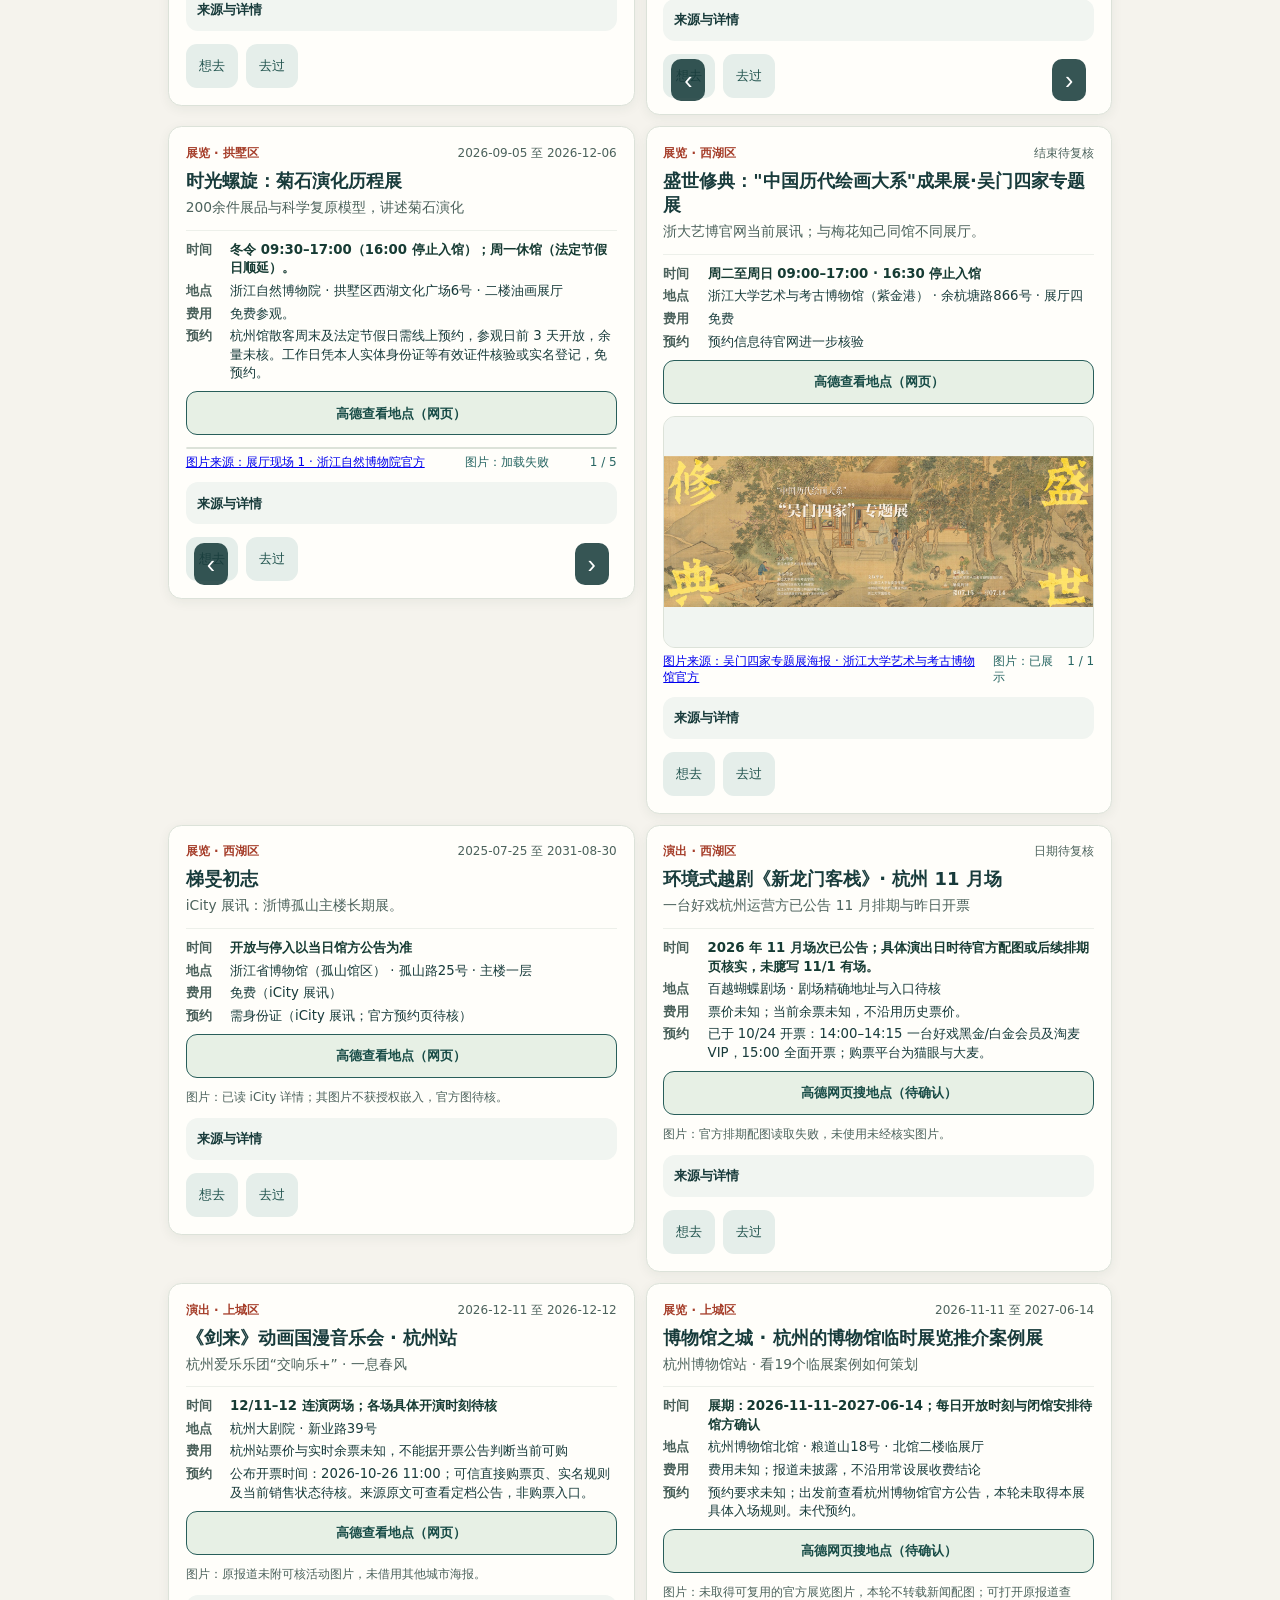
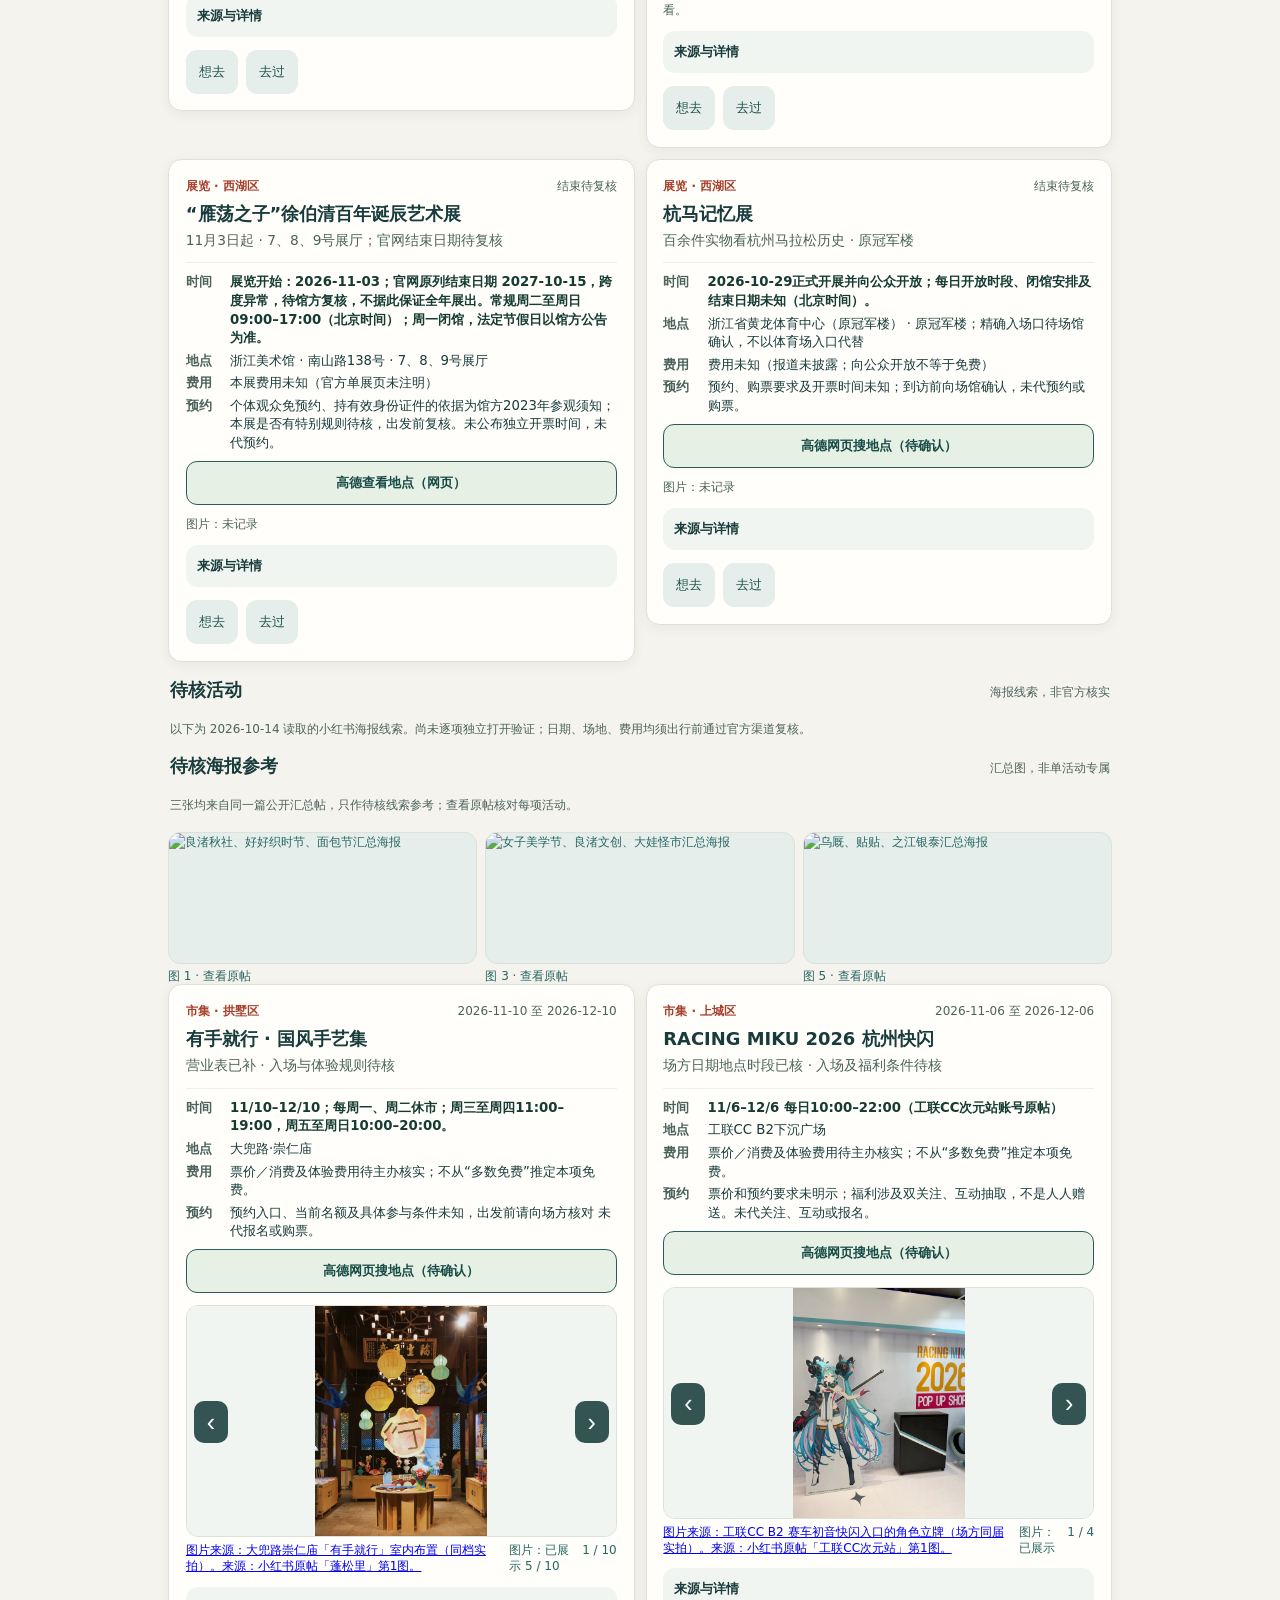
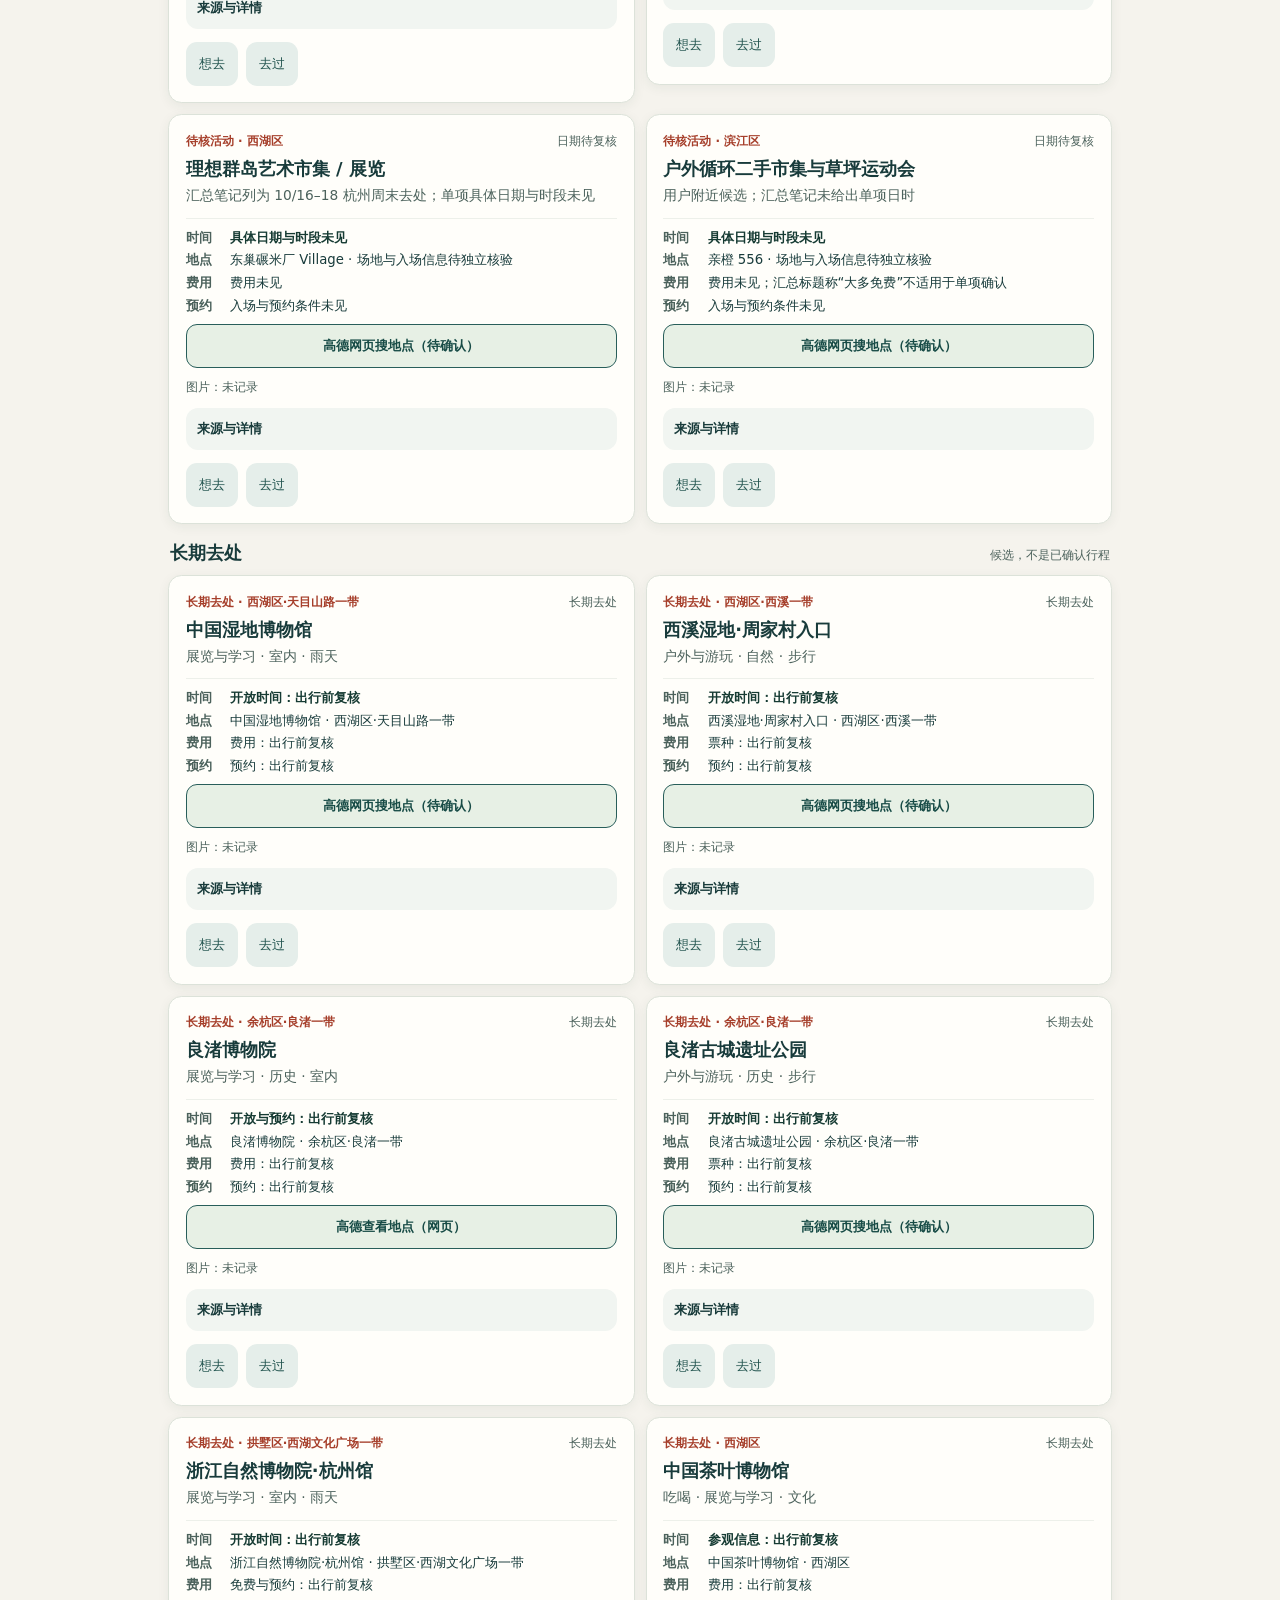
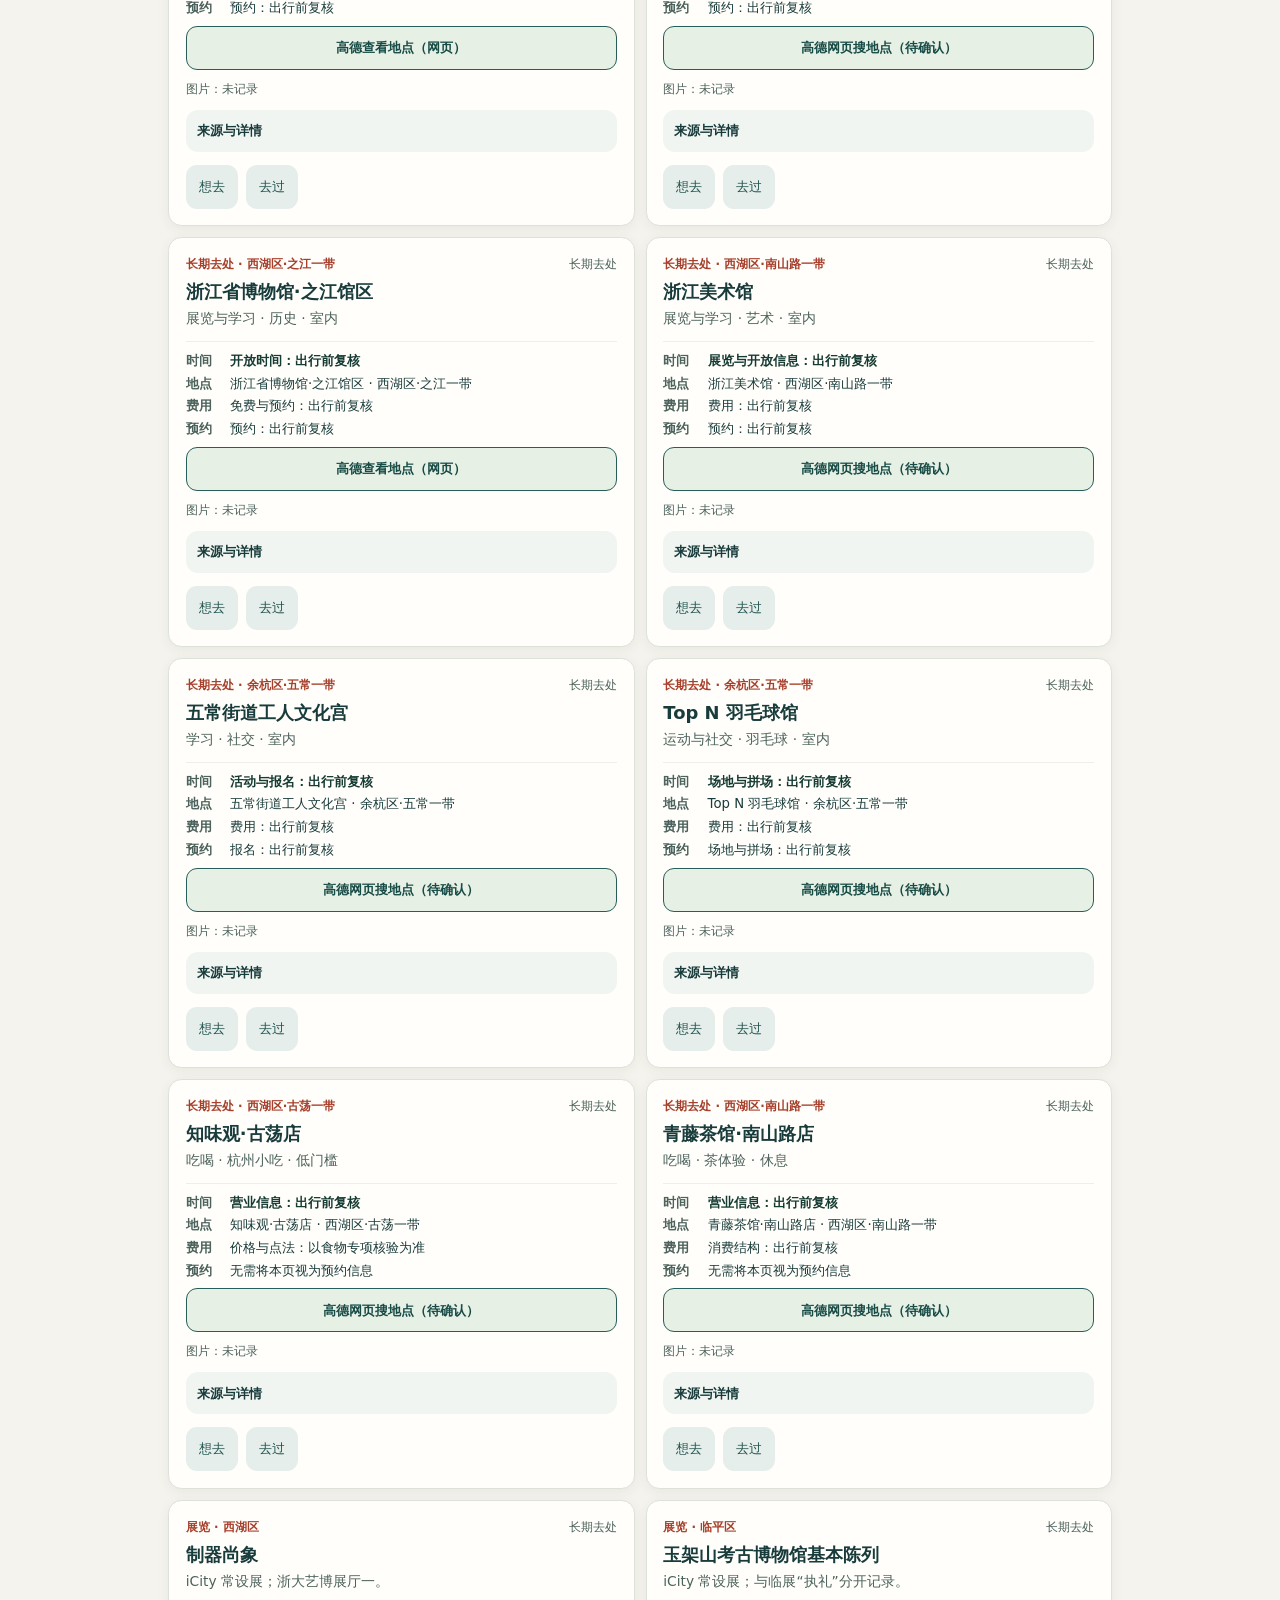
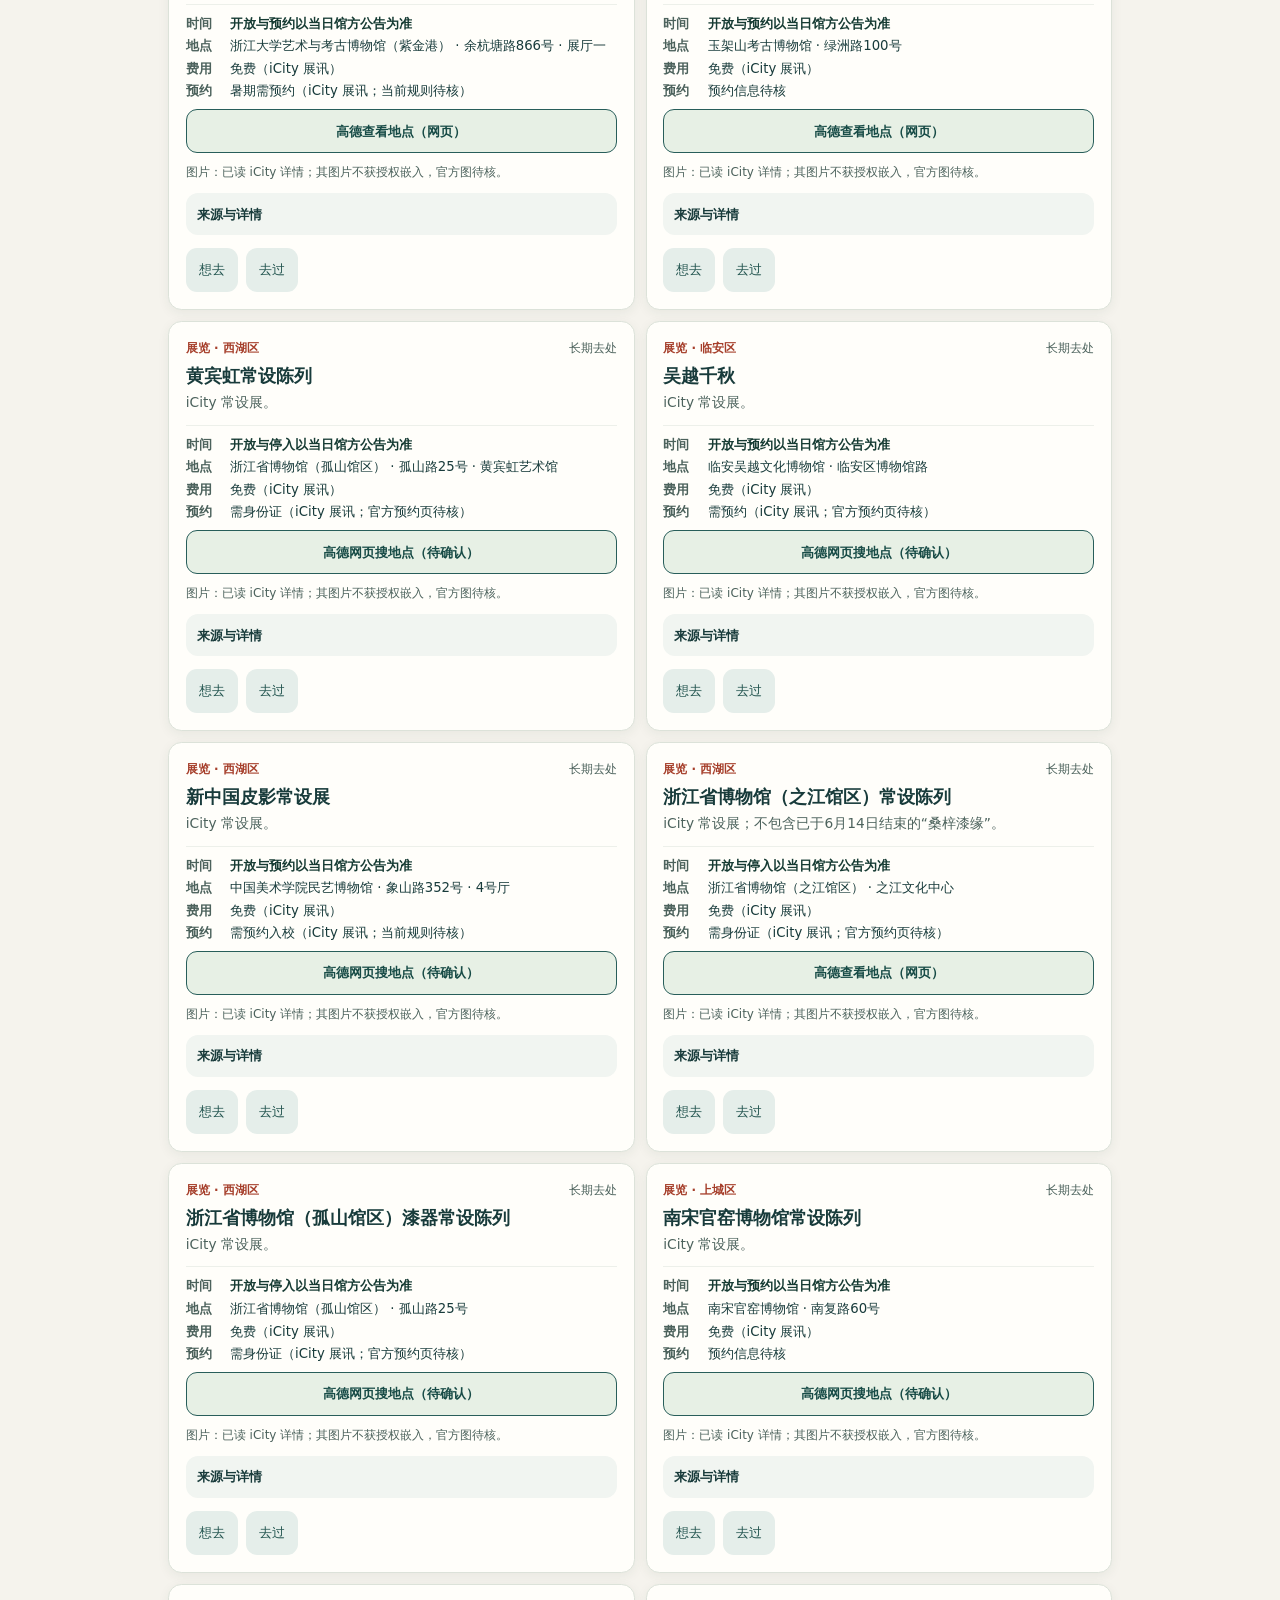
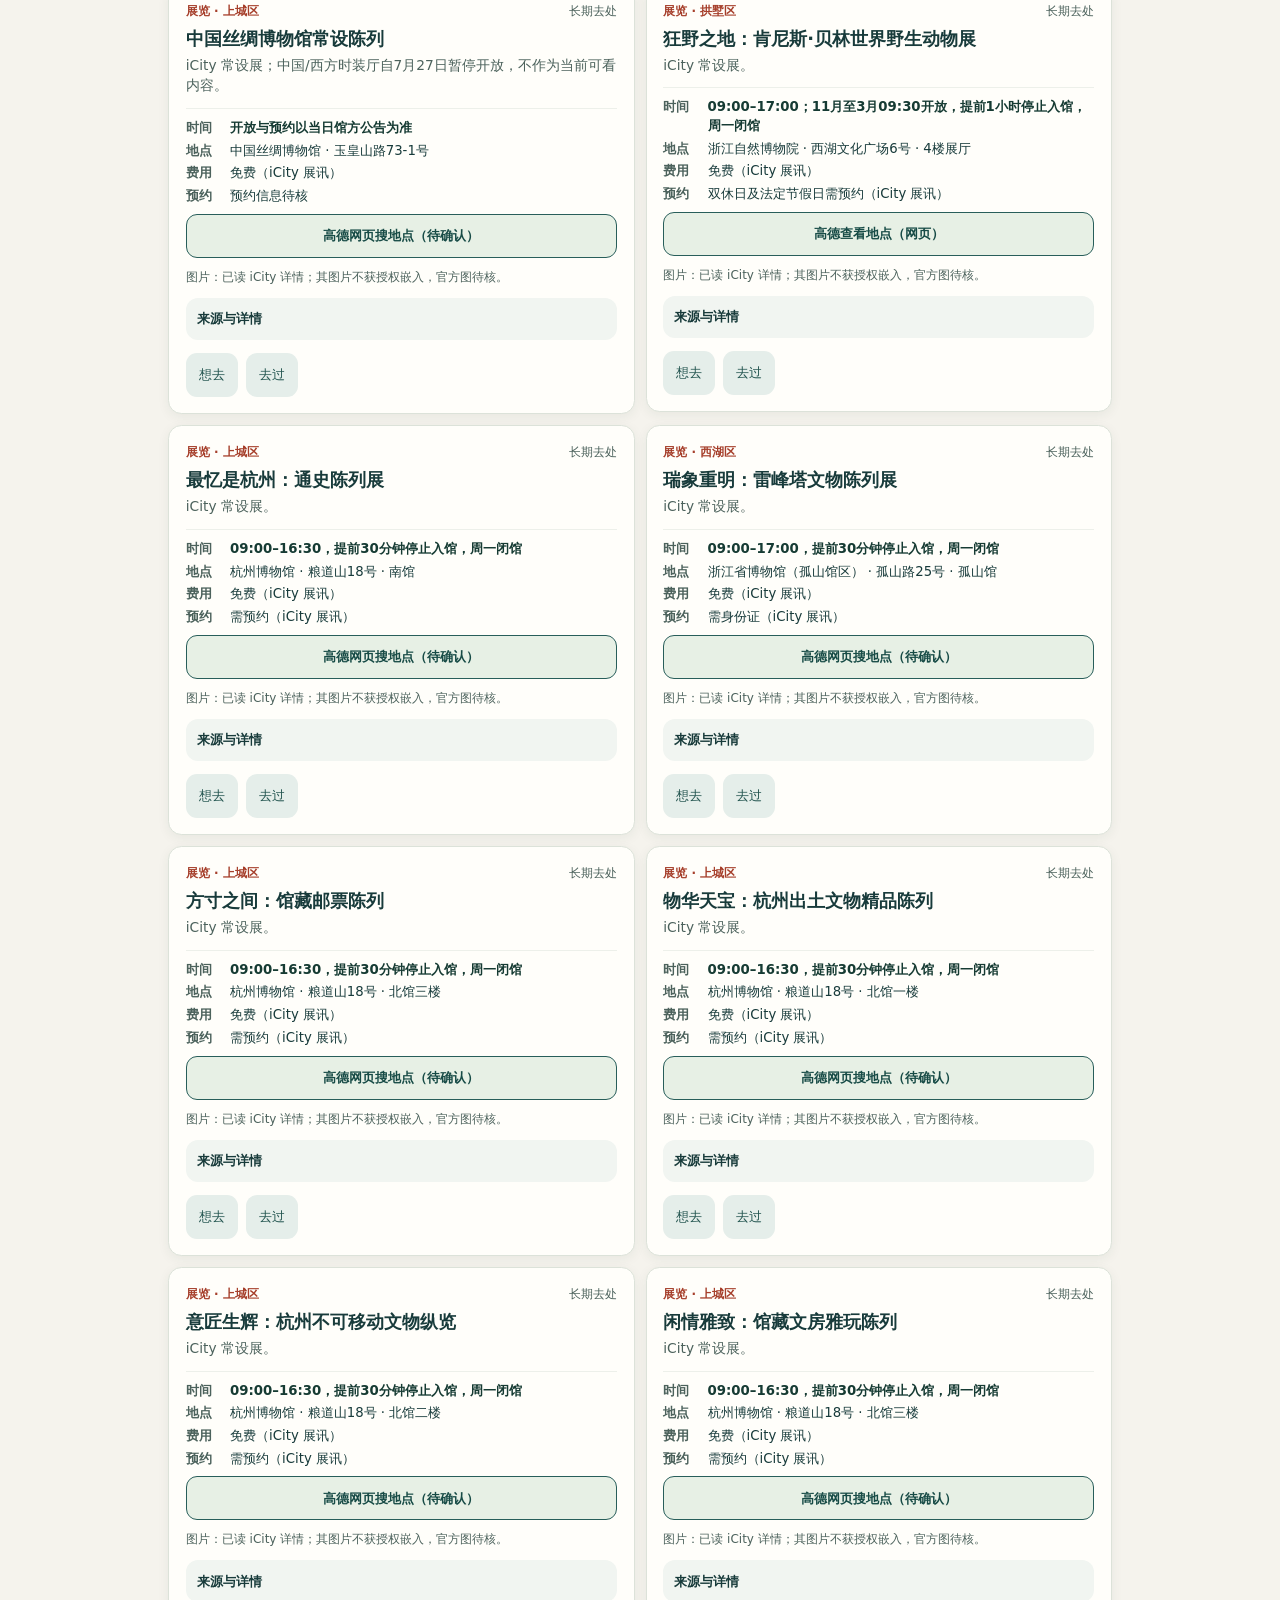
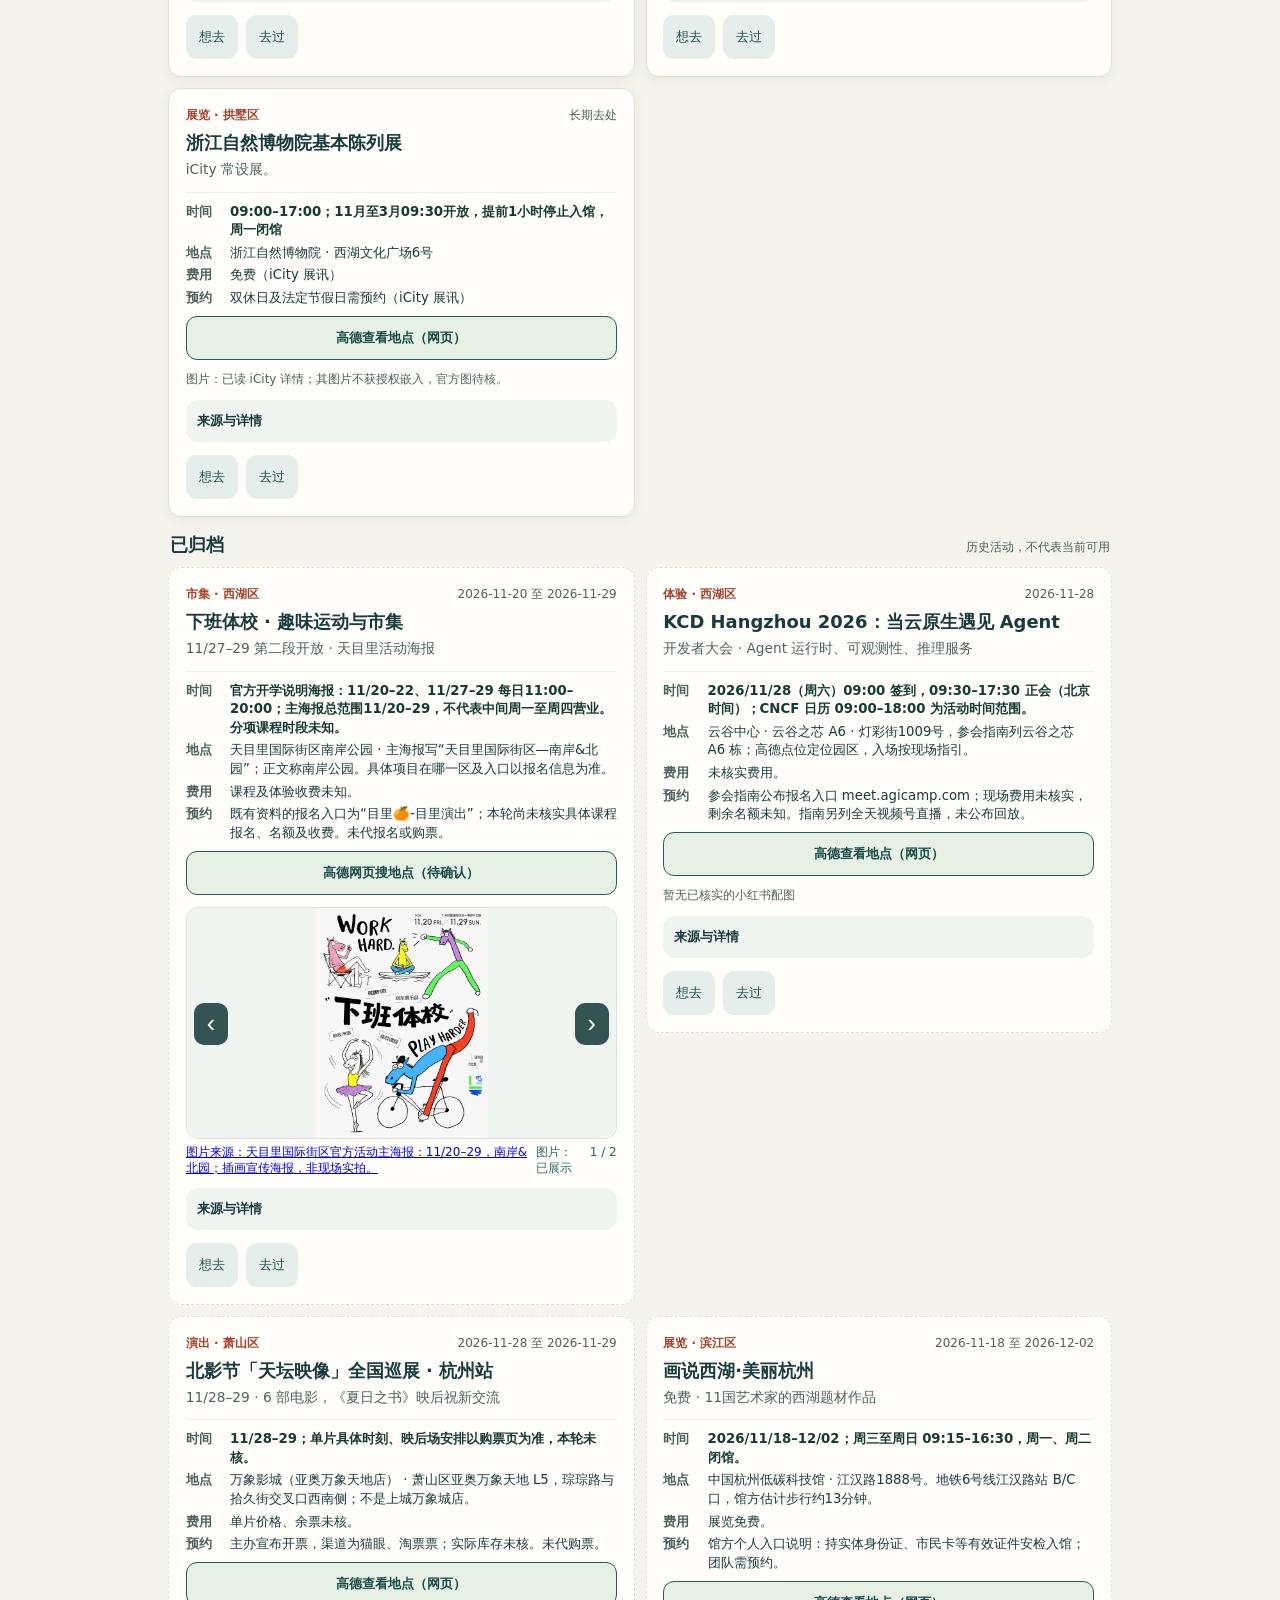
==== commit e40eb89b: "Update Hangzhou weekend guide for Nov 26" ====
--- a/hangzhou/index.html
+++ b/hangzhou/index.html
@@ -751,7 +751,7 @@
 document.querySelectorAll('[data-top-tab]').forEach(b=>b.onclick=()=>selectTop(b.dataset.topTab));
 const requestedDinner=new URLSearchParams(location.search).get('tab')==='after'&&location.hash==='#beiruan-7017';
 if(requestedDinner){selectTop('after',false);$('#beiruan-7017-details').open=true;requestAnimationFrame(()=>$('#beiruan-7017').scrollIntoView({block:'start'}))}
-fetch('./data.json?v=hangzhou-weekend-20261125-v80').then(r=>{if(!r.ok)throw Error('活动数据读取失败');return r.json()}).then(d=>{weekendIds=d.meta.weekendSelection||[];priorWeekendXhsIds=d.meta.priorWeekendXhsIds||[];items=d.items;items.forEach(x=>{if(!x.map&&activityVenueMaps[x.venue])x.map=activityVenueMaps[x.venue];let poi=x.map?.poiId;if(x.map&&!x.map.location&&activityPoiLocations[poi])x.map.location=activityPoiLocations[poi]});foodItems=d.foodItems||[];foodItems.forEach(x=>{let poi=x.map?.poiId;if(!x.images?.length&&foodPoiPhotos[poi])x.images=[foodPoiPhotos[poi]];if(x.map&&!x.map.location&&foodPoiLocations[poi])x.map.location=foodPoiLocations[poi];if(x.images?.length)x.note=(x.note||'').replace('图片：未查；','')});$('#week').textContent=guideWeekendLabel(d.meta);$('#checked').textContent='核查 '+d.meta.checkedAt;weather(d.meta);render();renderFood();renderAfter();initHikingPanel();if(!requestedDinner)selectTop(localStorage.getItem('hz:ui:top')||'play');window.initHangzhouSwipe?.()}).catch(()=>{applyFilters();const fallback=$('#playEmpty');fallback.textContent='活动数据暂时无法读取，请稍后重试。';fallback.hidden=false})
+fetch('./data.json?v=hangzhou-weekend-20261126-v81').then(r=>{if(!r.ok)throw Error('活动数据读取失败');return r.json()}).then(d=>{weekendIds=d.meta.weekendSelection||[];priorWeekendXhsIds=d.meta.priorWeekendXhsIds||[];items=d.items;items.forEach(x=>{if(!x.map&&activityVenueMaps[x.venue])x.map=activityVenueMaps[x.venue];let poi=x.map?.poiId;if(x.map&&!x.map.location&&activityPoiLocations[poi])x.map.location=activityPoiLocations[poi]});foodItems=d.foodItems||[];foodItems.forEach(x=>{let poi=x.map?.poiId;if(!x.images?.length&&foodPoiPhotos[poi])x.images=[foodPoiPhotos[poi]];if(x.map&&!x.map.location&&foodPoiLocations[poi])x.map.location=foodPoiLocations[poi];if(x.images?.length)x.note=(x.note||'').replace('图片：未查；','')});$('#week').textContent=guideWeekendLabel(d.meta);$('#checked').textContent='核查 '+d.meta.checkedAt;weather(d.meta);render();renderFood();renderAfter();initHikingPanel();if(!requestedDinner)selectTop(localStorage.getItem('hz:ui:top')||'play');window.initHangzhouSwipe?.()}).catch(()=>{applyFilters();const fallback=$('#playEmpty');fallback.textContent='活动数据暂时无法读取，请稍后重试。';fallback.hidden=false})
 </script>
 
 <script>(()=>{
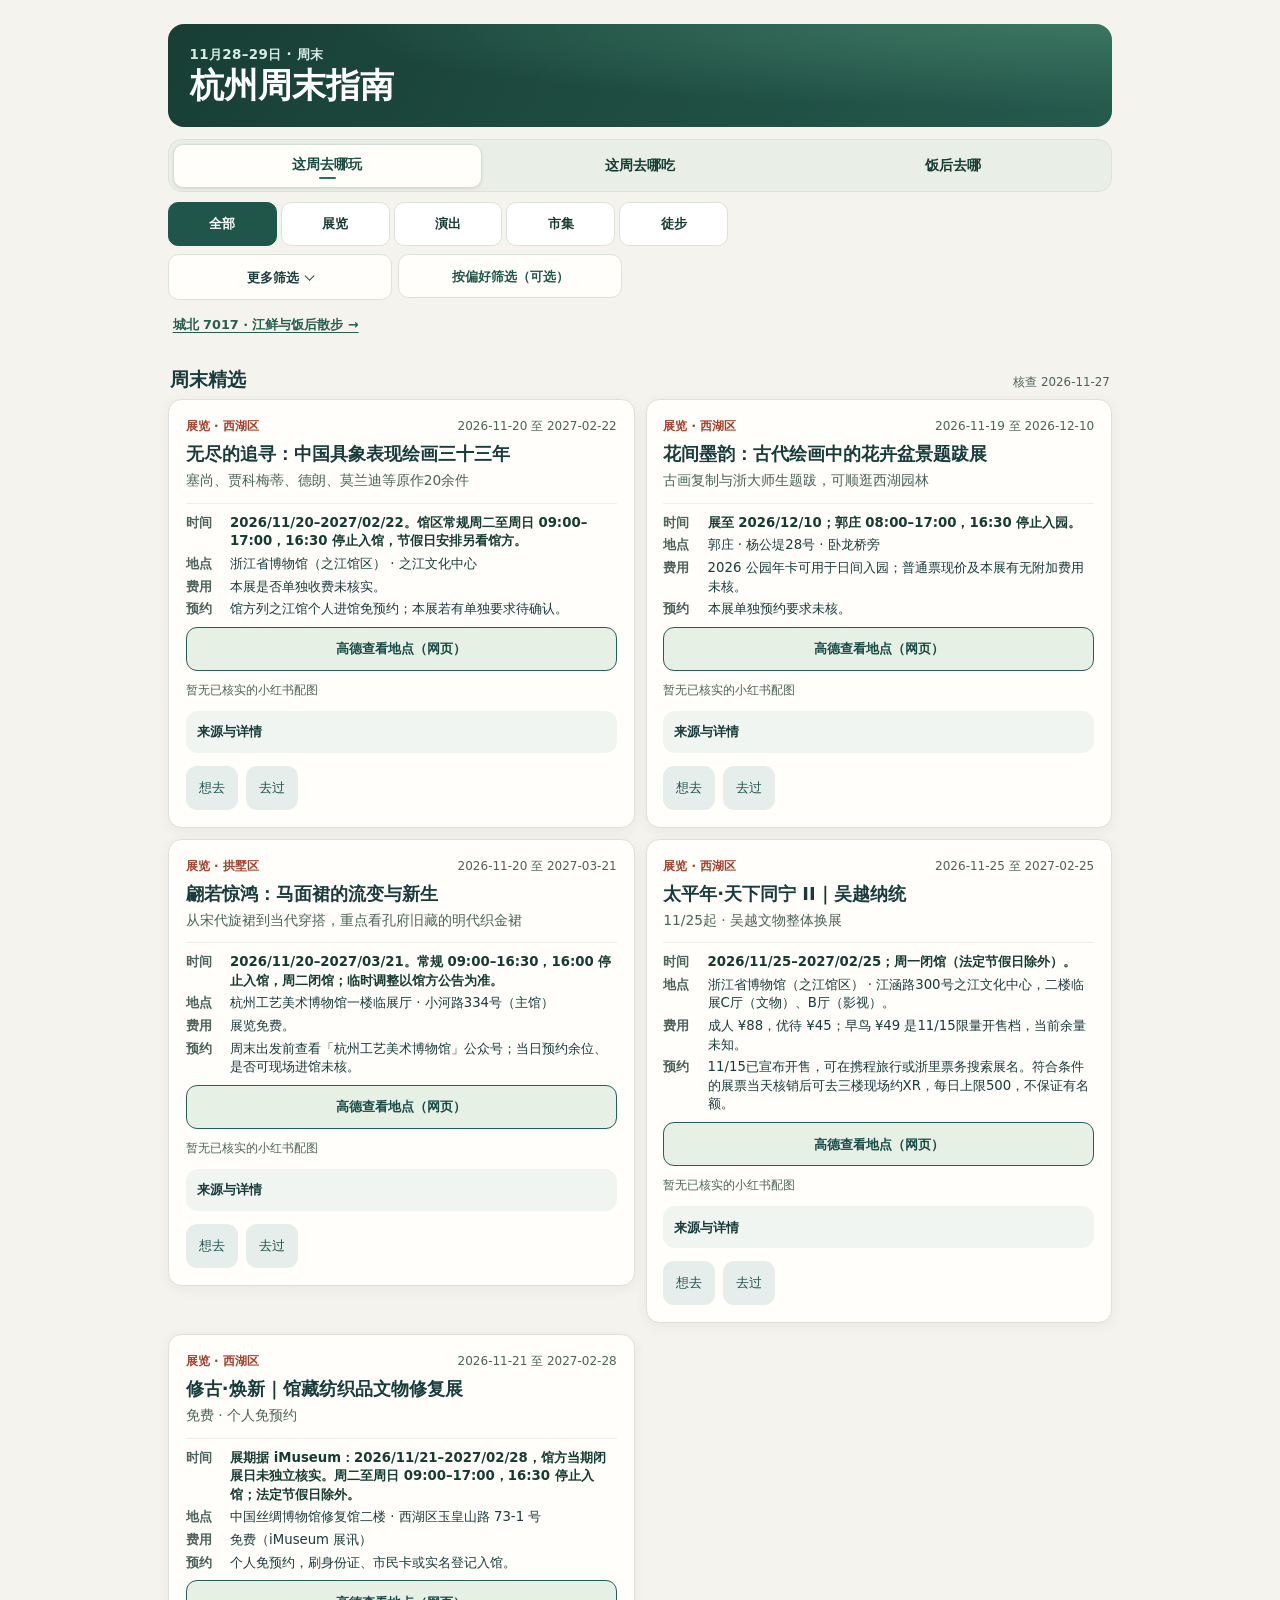
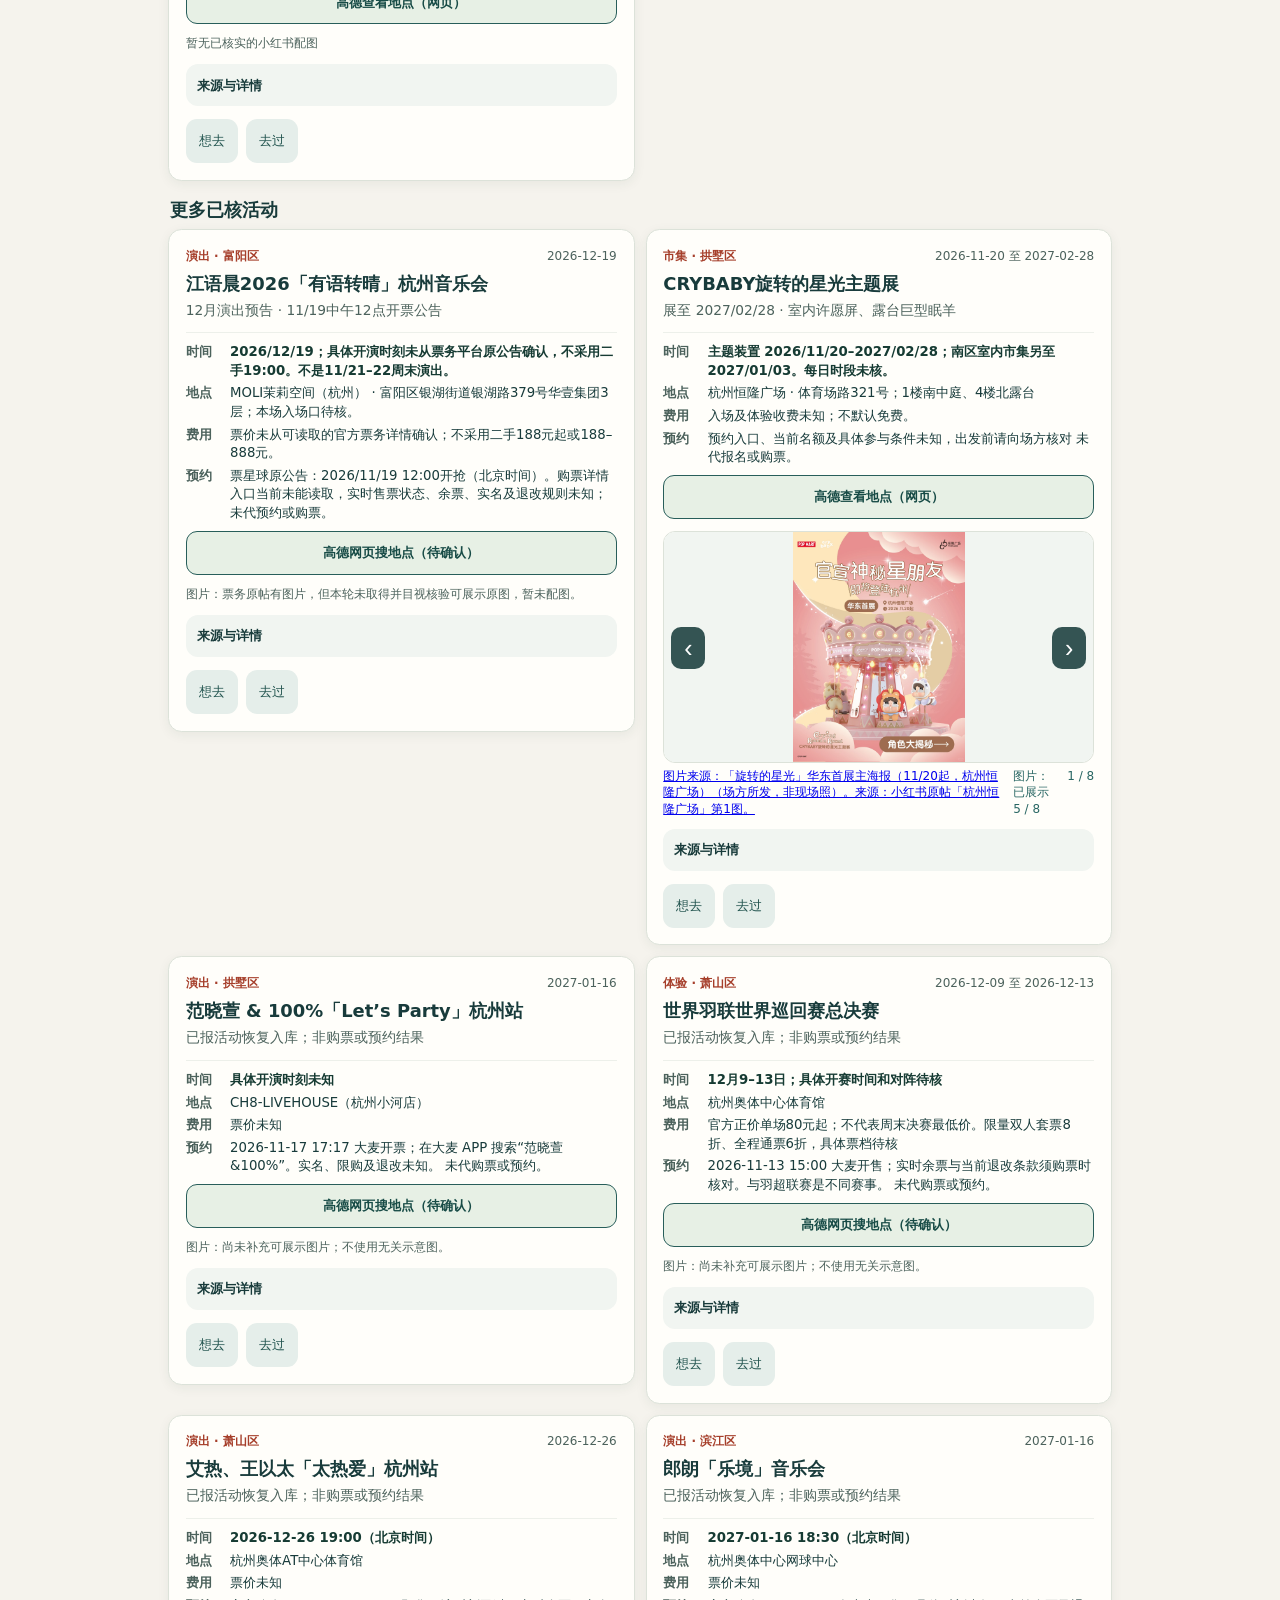
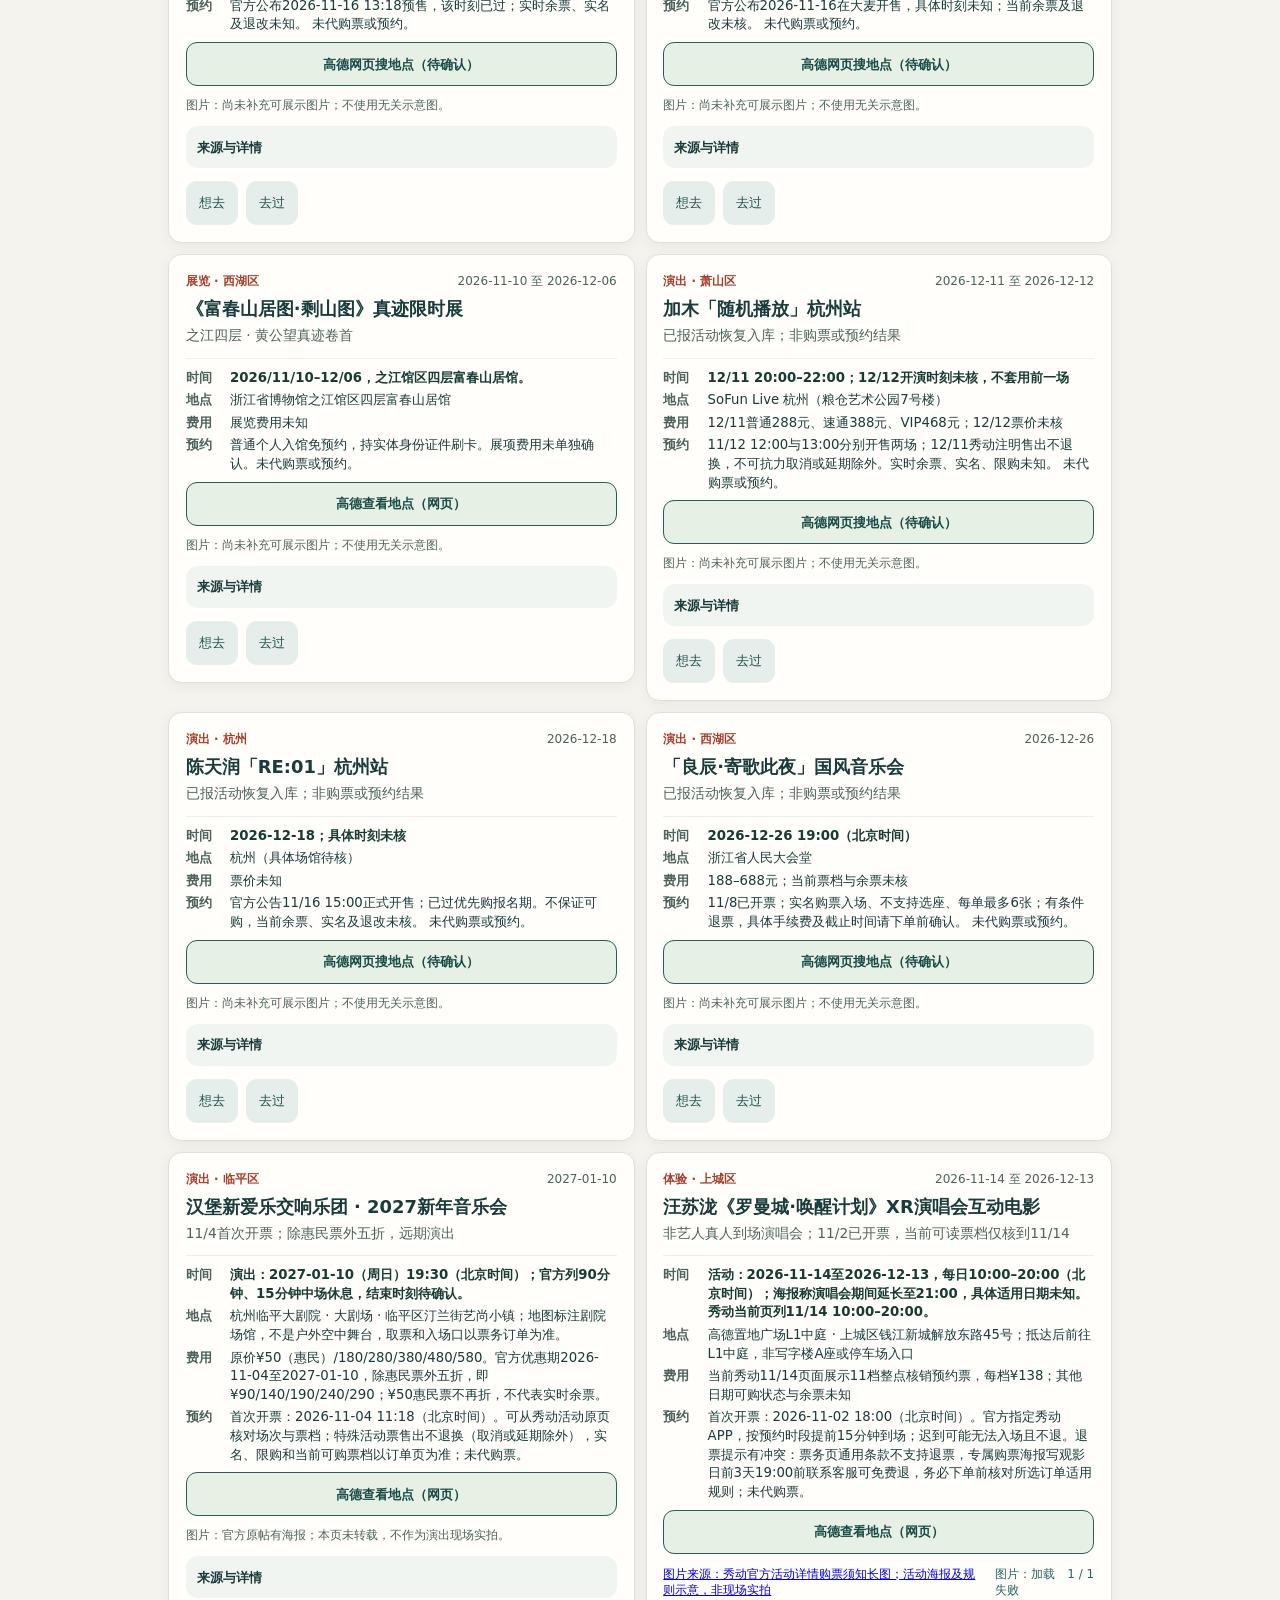
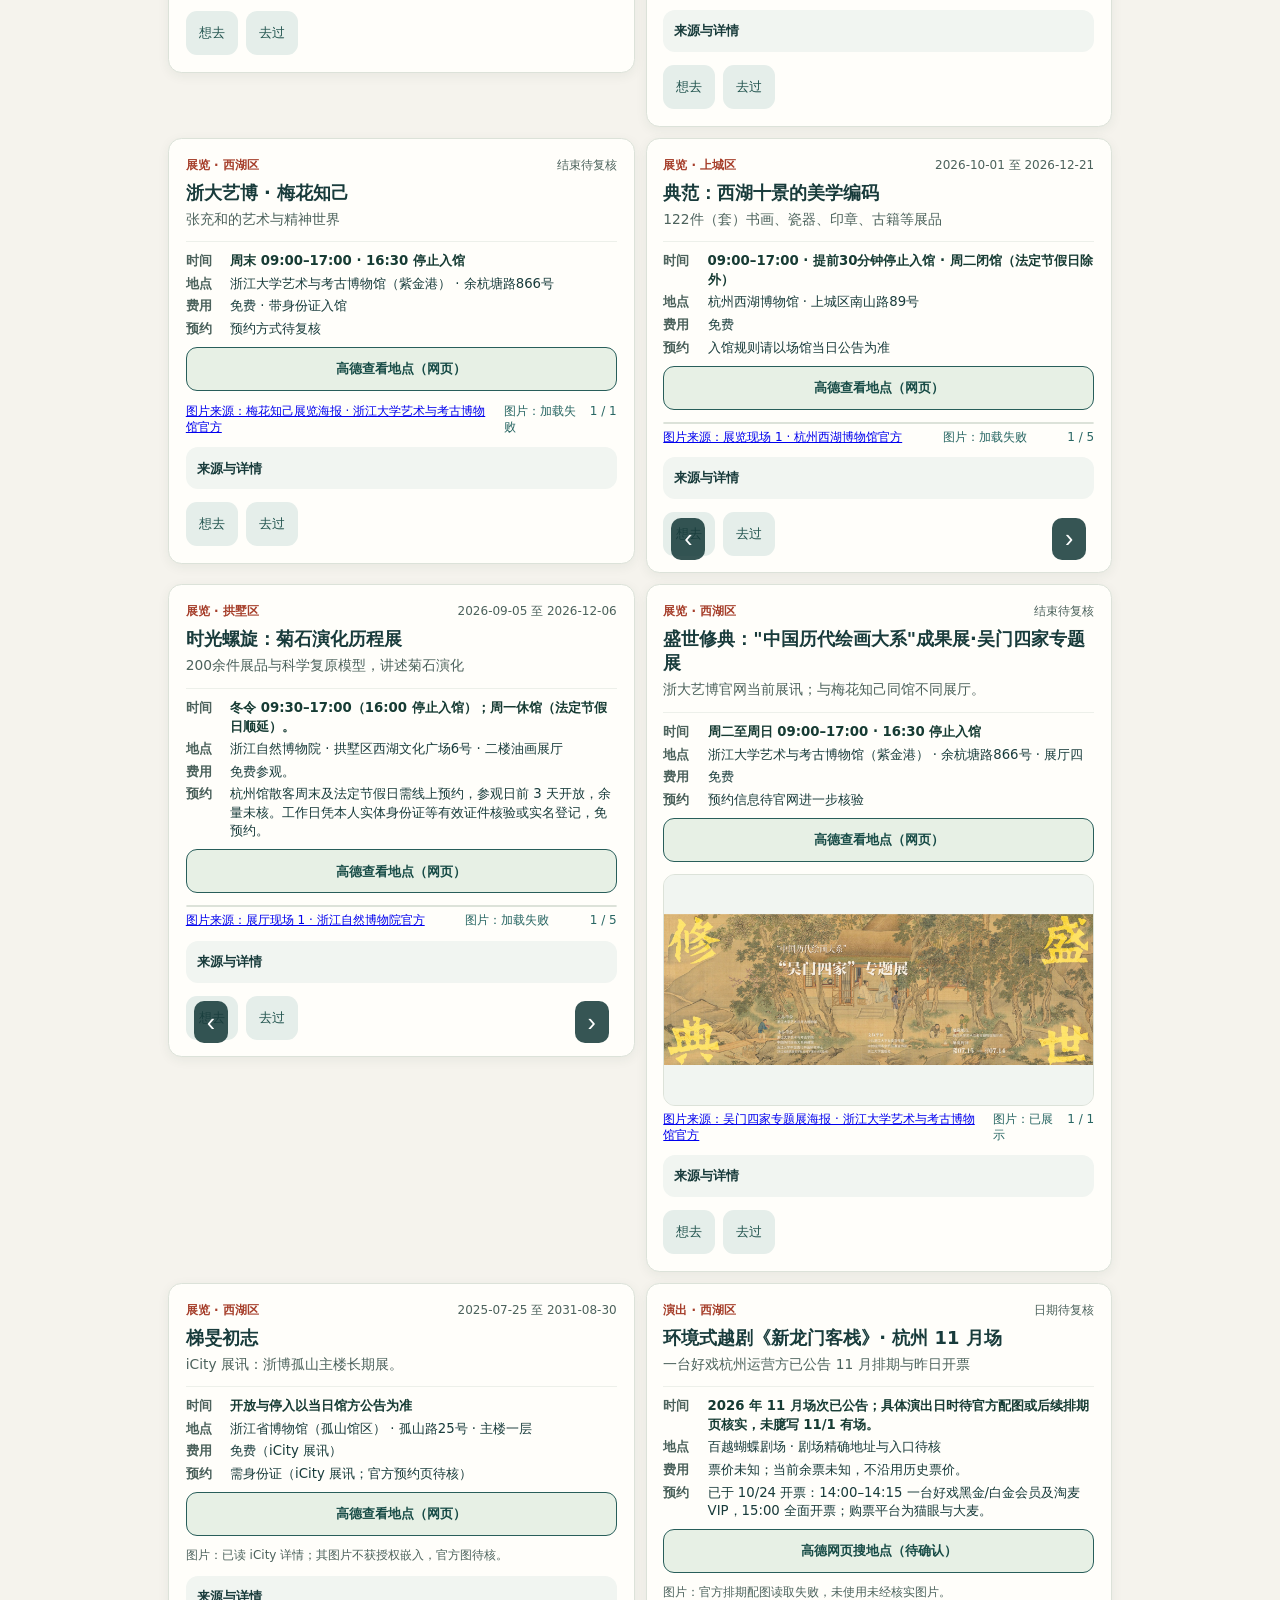
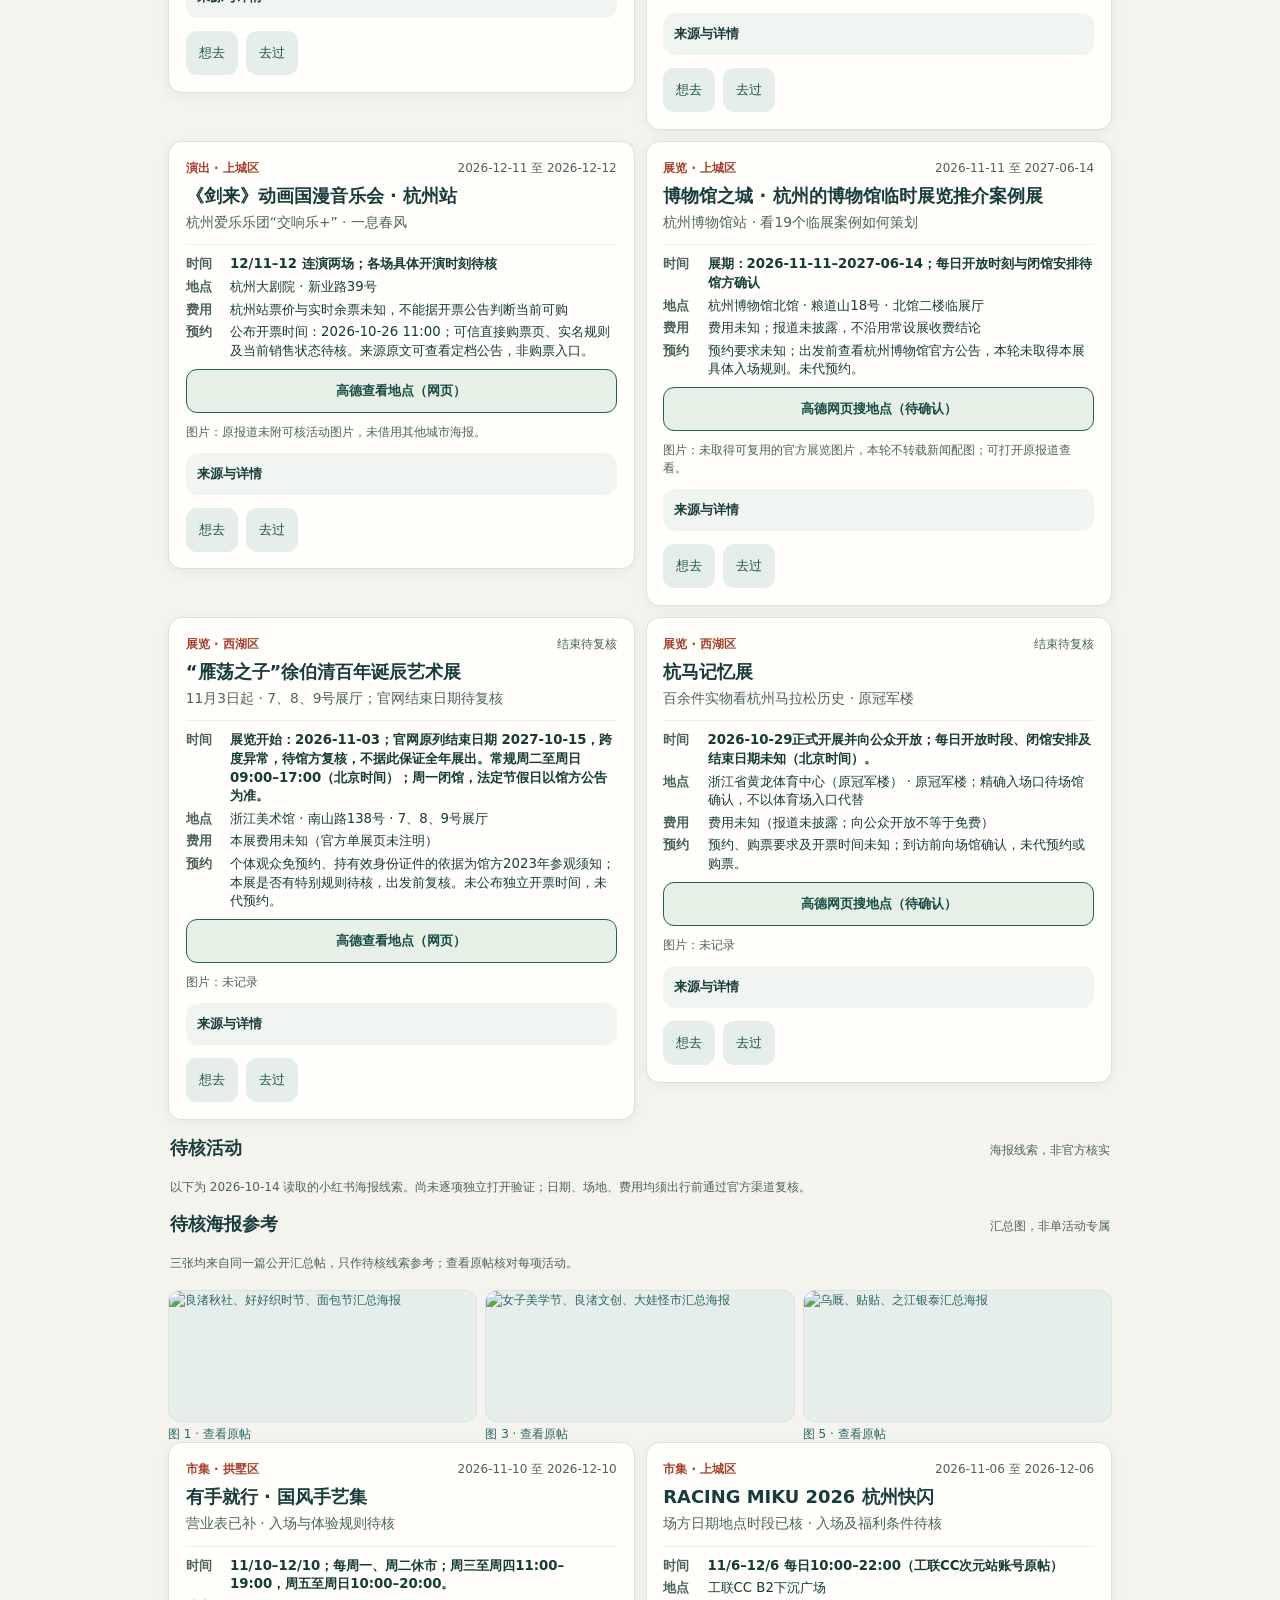
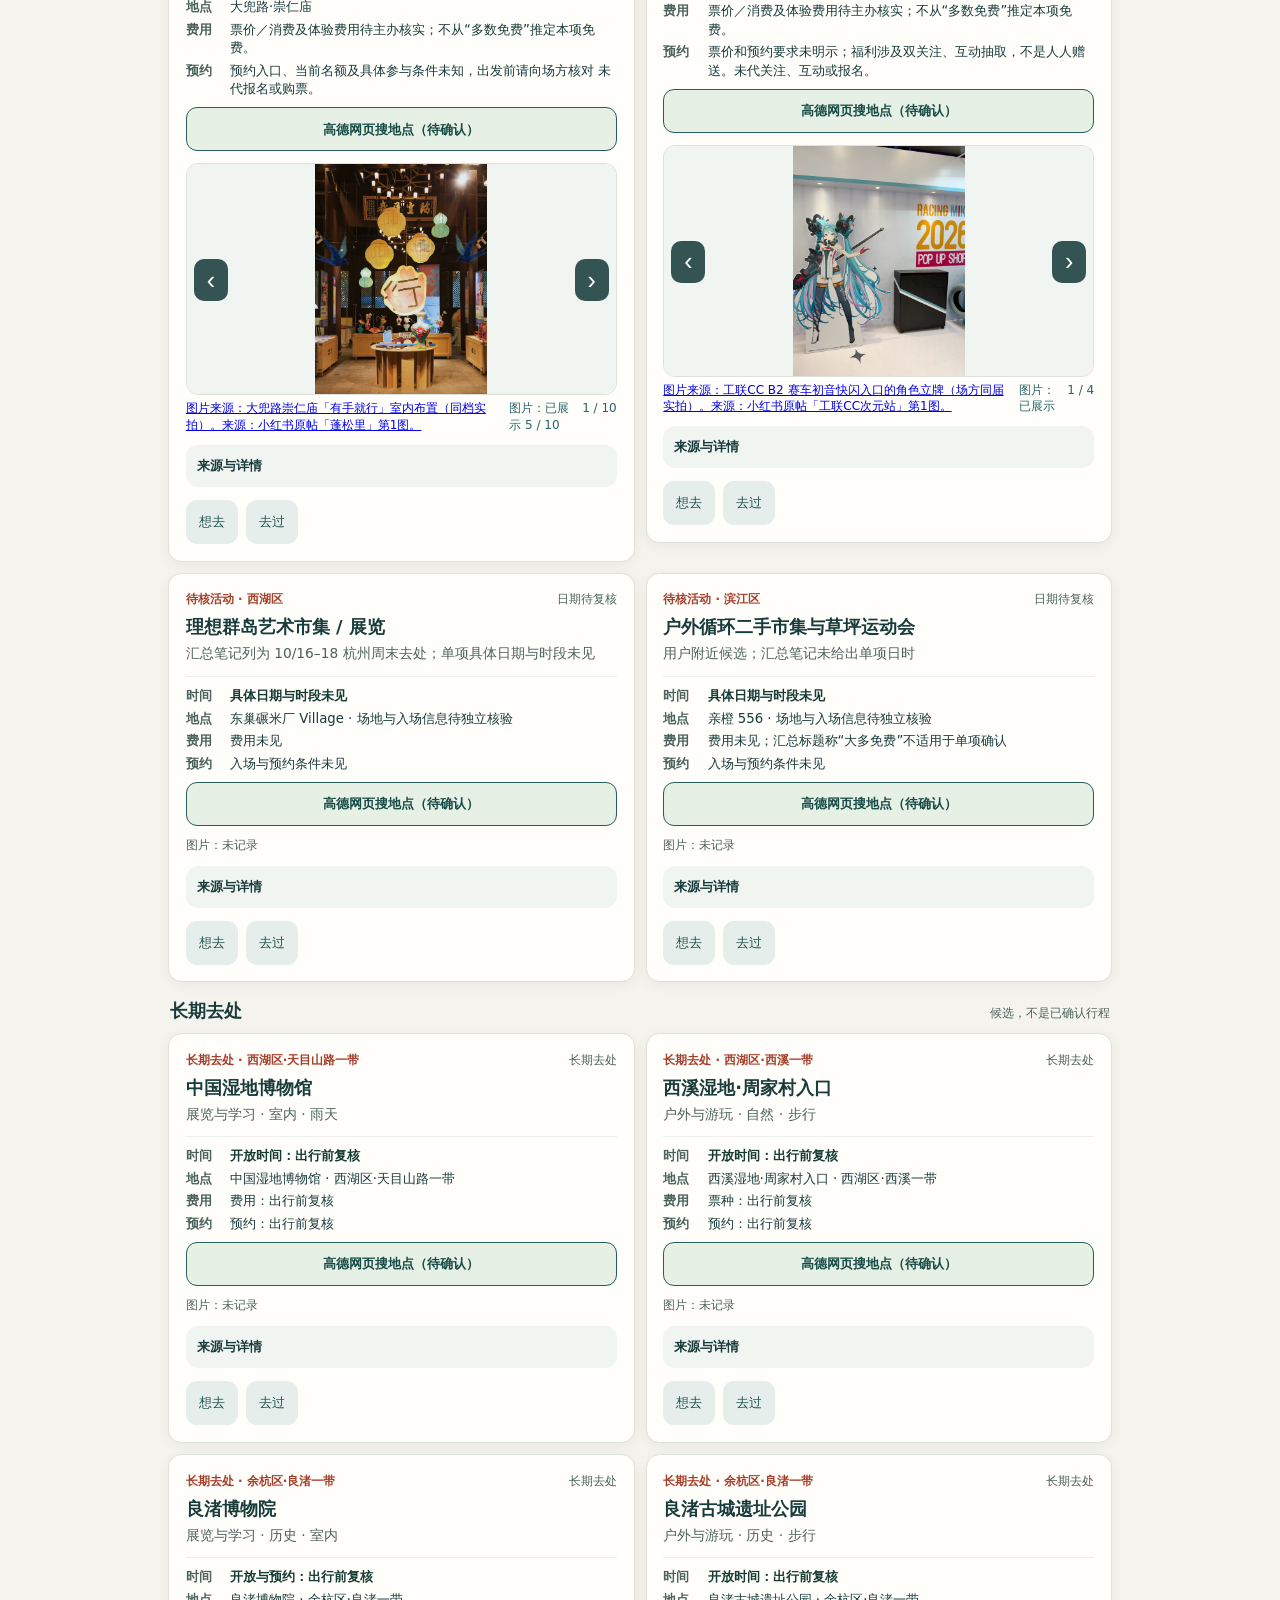
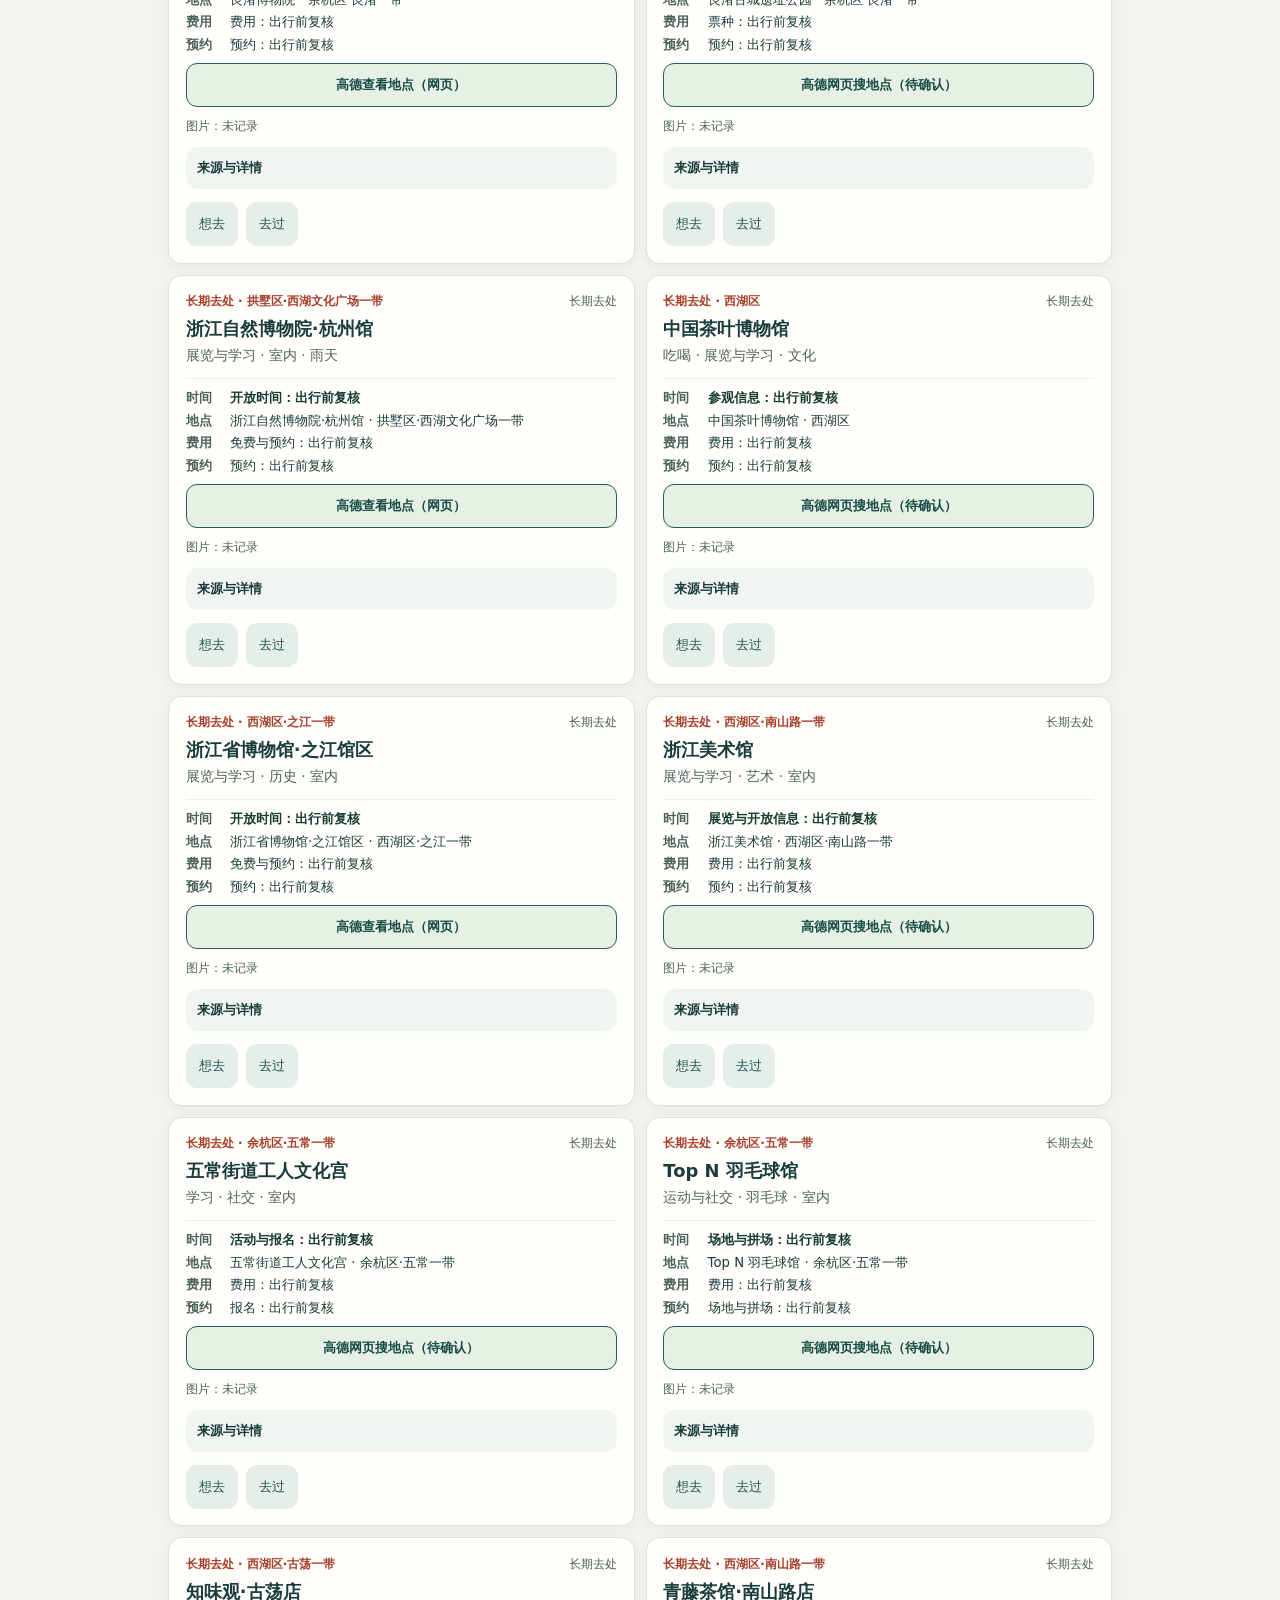
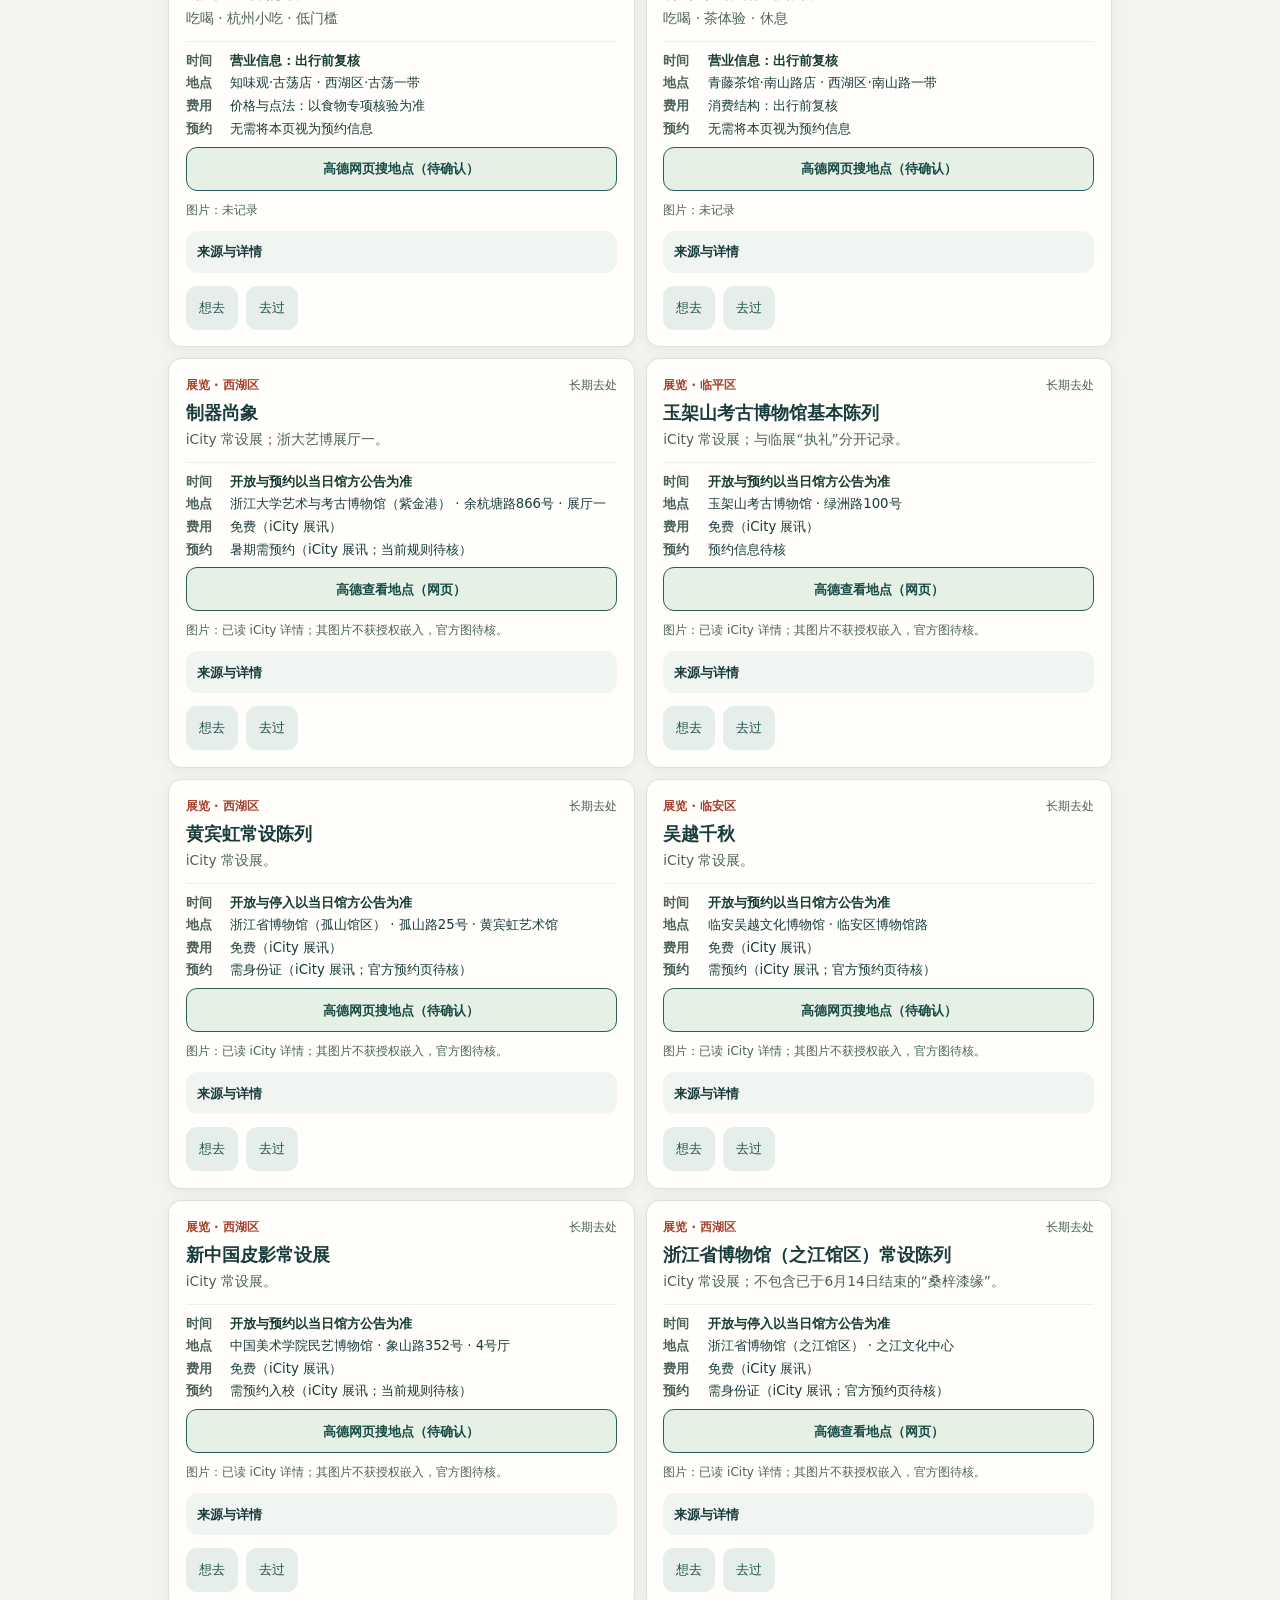
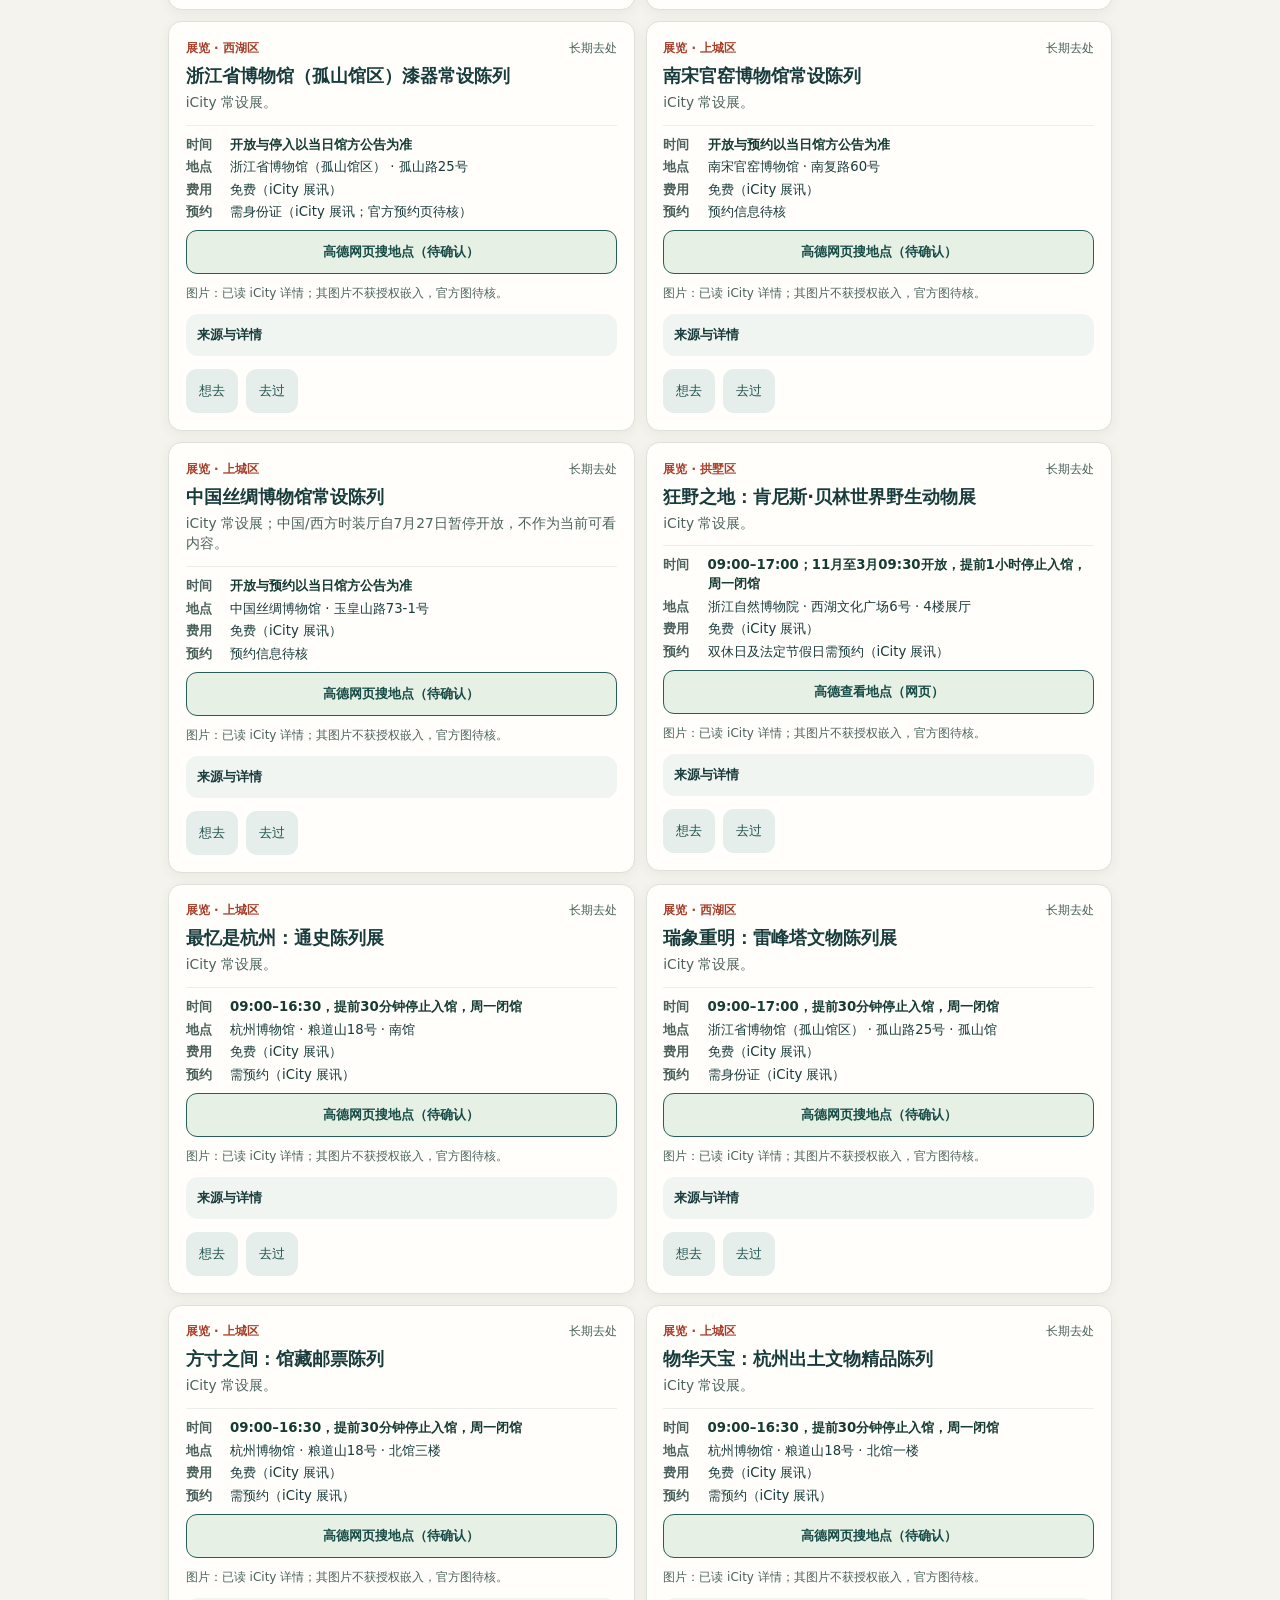
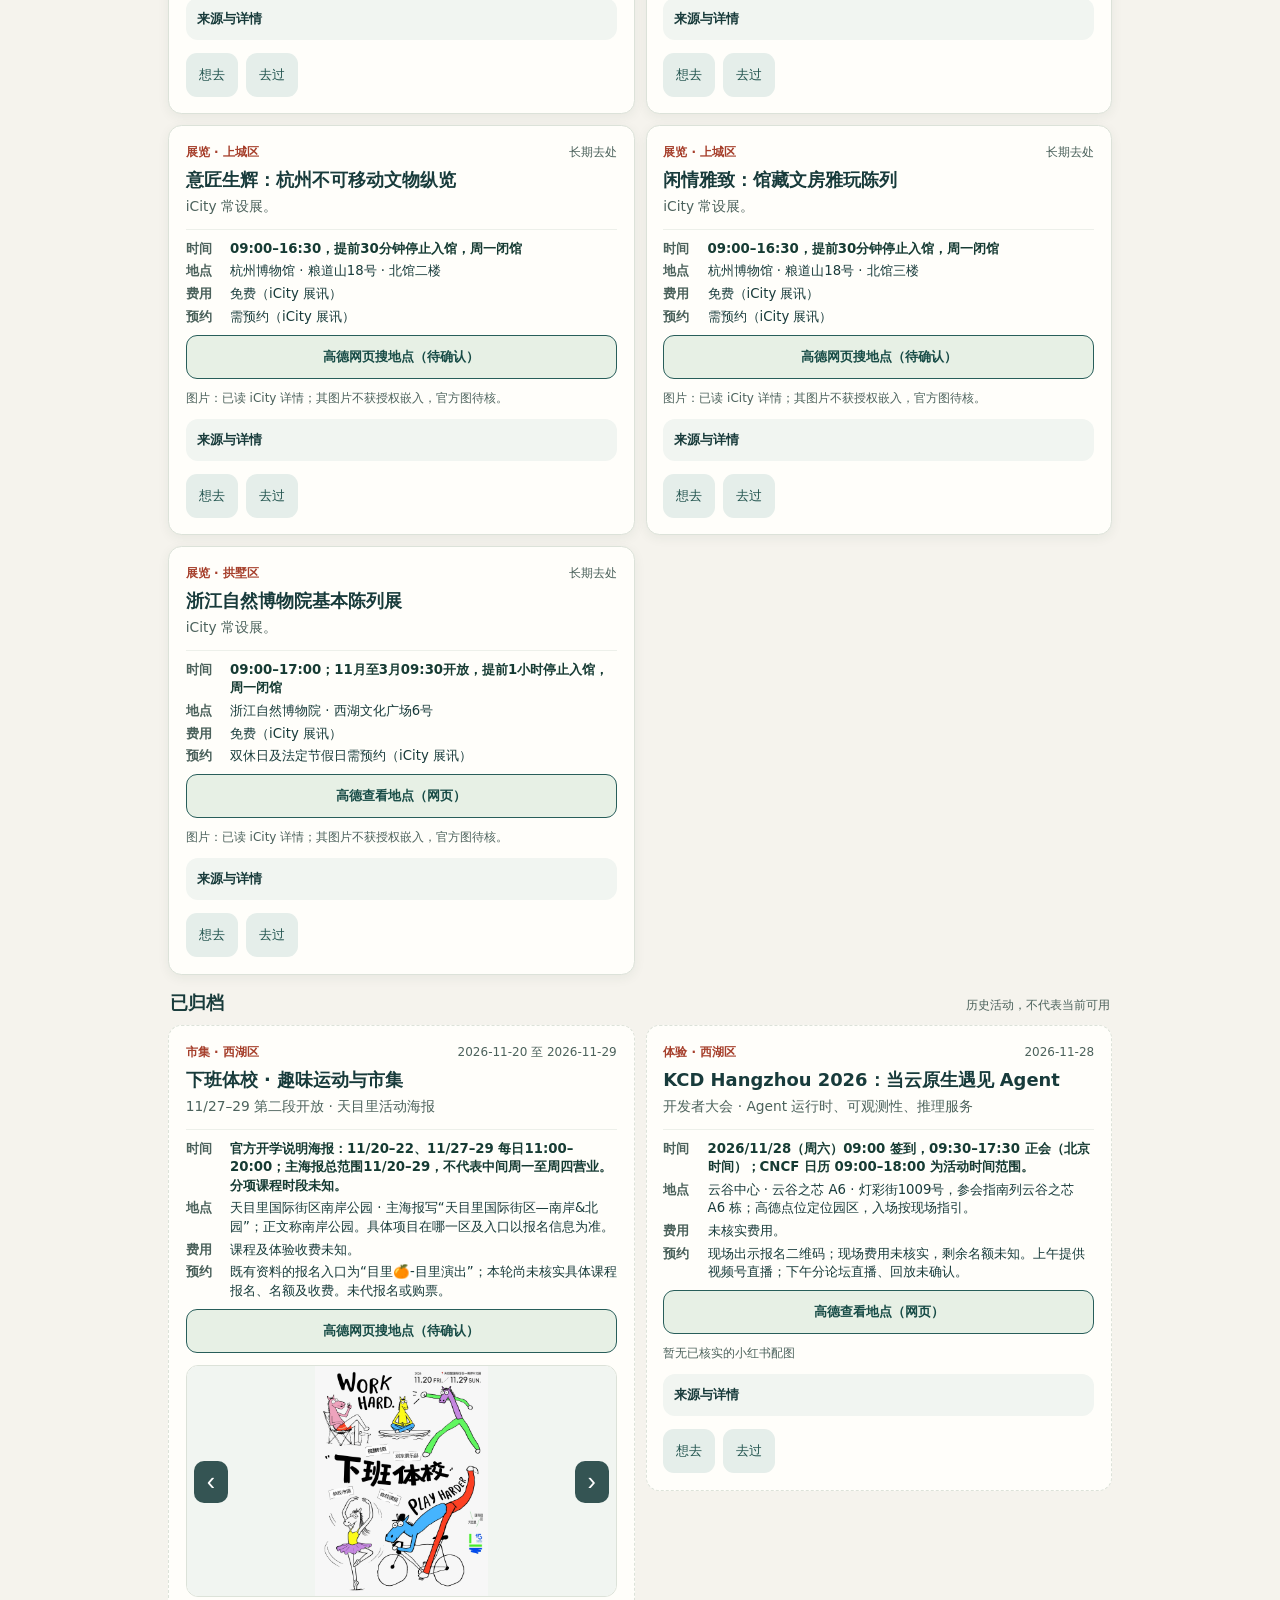
==== commit 892a0e67: "Refresh Hangzhou guide for November 27" ====
--- a/hangzhou/index.html
+++ b/hangzhou/index.html
@@ -751,7 +751,7 @@
 document.querySelectorAll('[data-top-tab]').forEach(b=>b.onclick=()=>selectTop(b.dataset.topTab));
 const requestedDinner=new URLSearchParams(location.search).get('tab')==='after'&&location.hash==='#beiruan-7017';
 if(requestedDinner){selectTop('after',false);$('#beiruan-7017-details').open=true;requestAnimationFrame(()=>$('#beiruan-7017').scrollIntoView({block:'start'}))}
-fetch('./data.json?v=hangzhou-weekend-20261126-v81').then(r=>{if(!r.ok)throw Error('活动数据读取失败');return r.json()}).then(d=>{weekendIds=d.meta.weekendSelection||[];priorWeekendXhsIds=d.meta.priorWeekendXhsIds||[];items=d.items;items.forEach(x=>{if(!x.map&&activityVenueMaps[x.venue])x.map=activityVenueMaps[x.venue];let poi=x.map?.poiId;if(x.map&&!x.map.location&&activityPoiLocations[poi])x.map.location=activityPoiLocations[poi]});foodItems=d.foodItems||[];foodItems.forEach(x=>{let poi=x.map?.poiId;if(!x.images?.length&&foodPoiPhotos[poi])x.images=[foodPoiPhotos[poi]];if(x.map&&!x.map.location&&foodPoiLocations[poi])x.map.location=foodPoiLocations[poi];if(x.images?.length)x.note=(x.note||'').replace('图片：未查；','')});$('#week').textContent=guideWeekendLabel(d.meta);$('#checked').textContent='核查 '+d.meta.checkedAt;weather(d.meta);render();renderFood();renderAfter();initHikingPanel();if(!requestedDinner)selectTop(localStorage.getItem('hz:ui:top')||'play');window.initHangzhouSwipe?.()}).catch(()=>{applyFilters();const fallback=$('#playEmpty');fallback.textContent='活动数据暂时无法读取，请稍后重试。';fallback.hidden=false})
+fetch('./data.json?v=hangzhou-weekend-20261127-v82').then(r=>{if(!r.ok)throw Error('活动数据读取失败');return r.json()}).then(d=>{weekendIds=d.meta.weekendSelection||[];priorWeekendXhsIds=d.meta.priorWeekendXhsIds||[];items=d.items;items.forEach(x=>{if(!x.map&&activityVenueMaps[x.venue])x.map=activityVenueMaps[x.venue];let poi=x.map?.poiId;if(x.map&&!x.map.location&&activityPoiLocations[poi])x.map.location=activityPoiLocations[poi]});foodItems=d.foodItems||[];foodItems.forEach(x=>{let poi=x.map?.poiId;if(!x.images?.length&&foodPoiPhotos[poi])x.images=[foodPoiPhotos[poi]];if(x.map&&!x.map.location&&foodPoiLocations[poi])x.map.location=foodPoiLocations[poi];if(x.images?.length)x.note=(x.note||'').replace('图片：未查；','')});$('#week').textContent=guideWeekendLabel(d.meta);$('#checked').textContent='核查 '+d.meta.checkedAt;weather(d.meta);render();renderFood();renderAfter();initHikingPanel();if(!requestedDinner)selectTop(localStorage.getItem('hz:ui:top')||'play');window.initHangzhouSwipe?.()}).catch(()=>{applyFilters();const fallback=$('#playEmpty');fallback.textContent='活动数据暂时无法读取，请稍后重试。';fallback.hidden=false})
 </script>
 
 <script>(()=>{
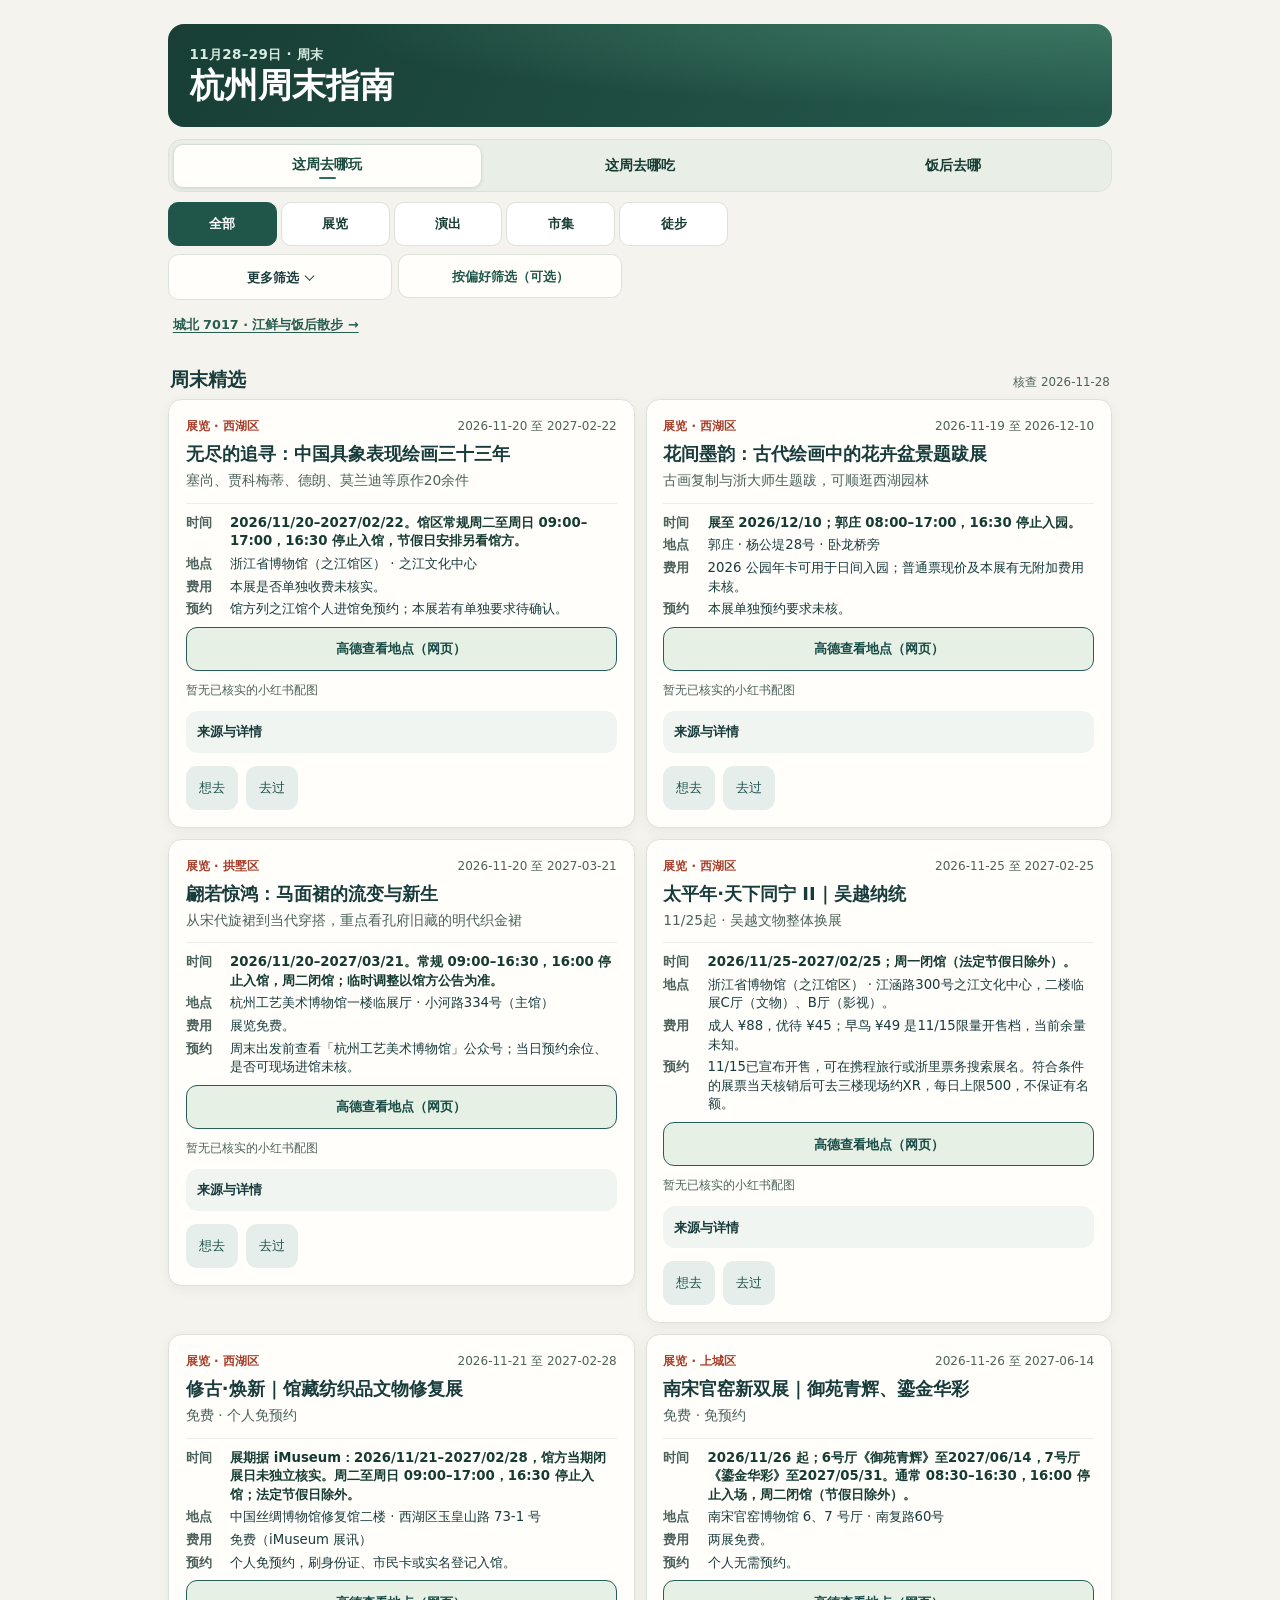
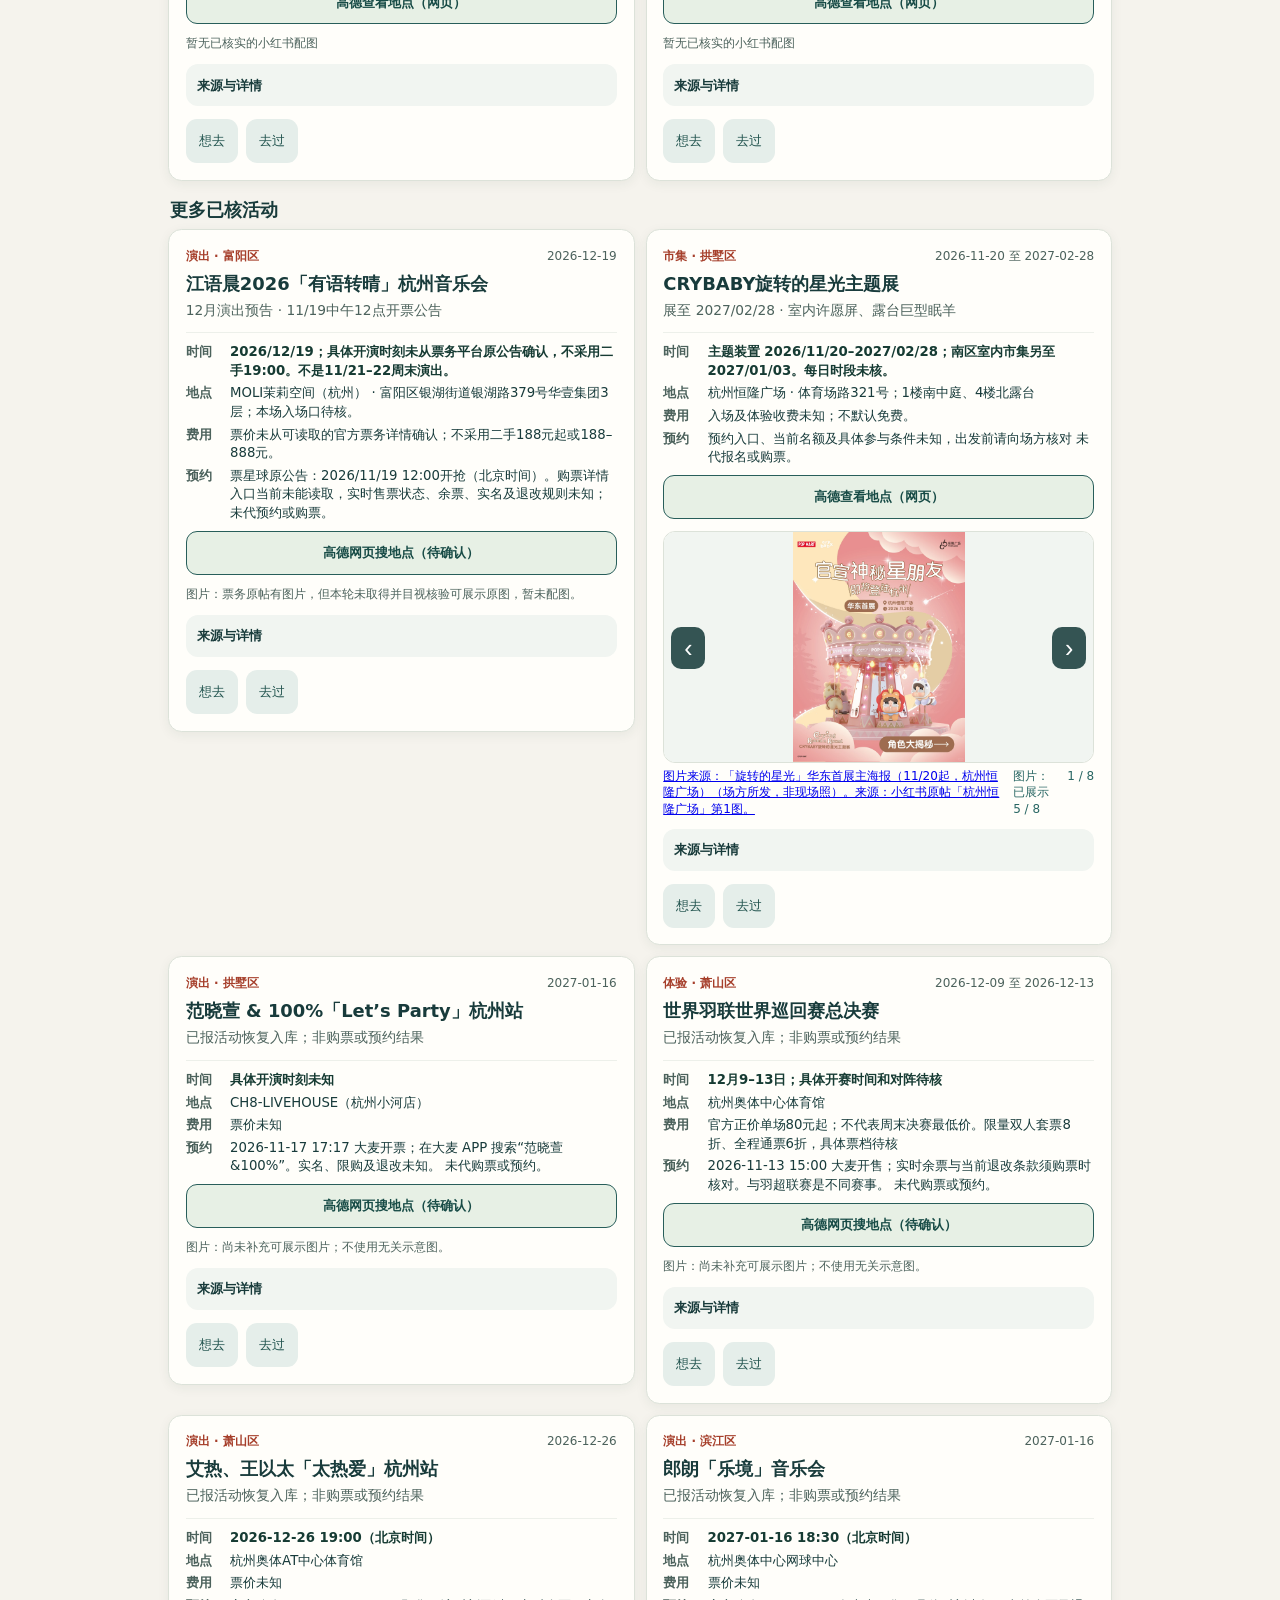
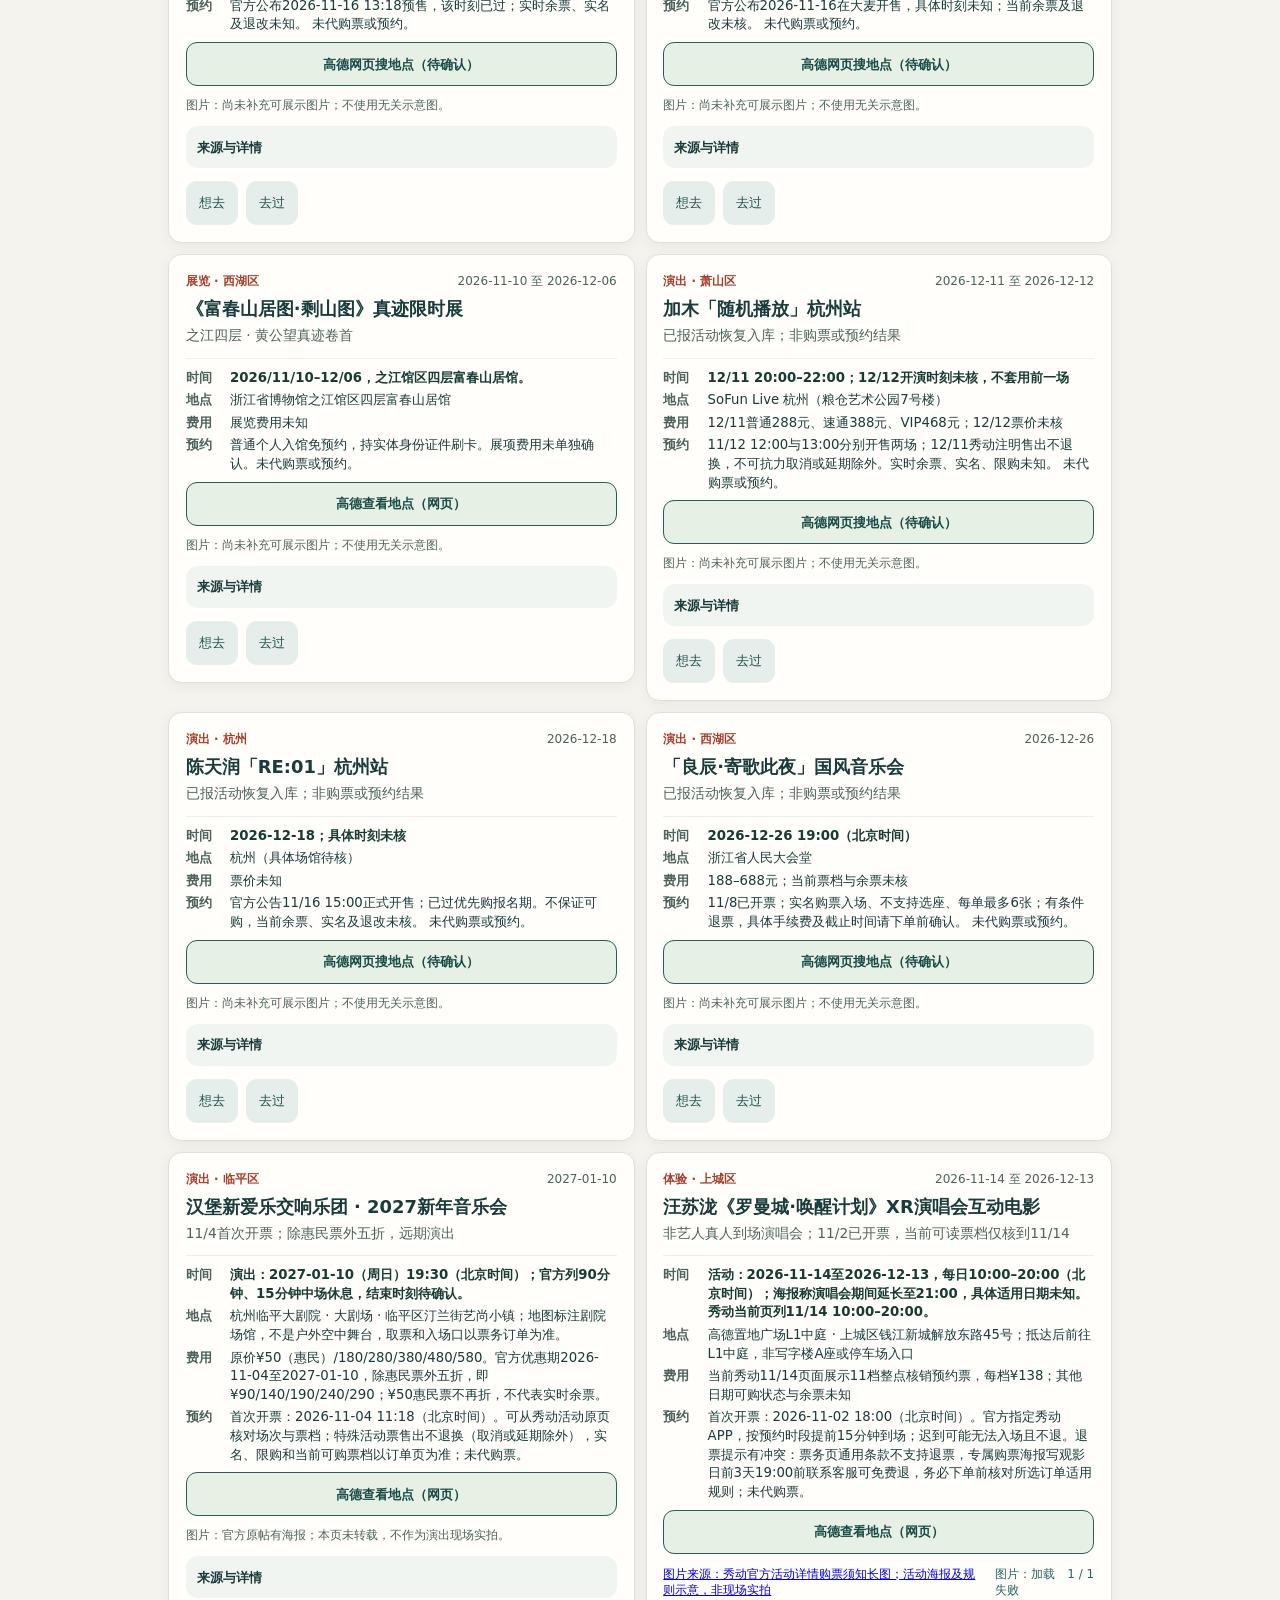
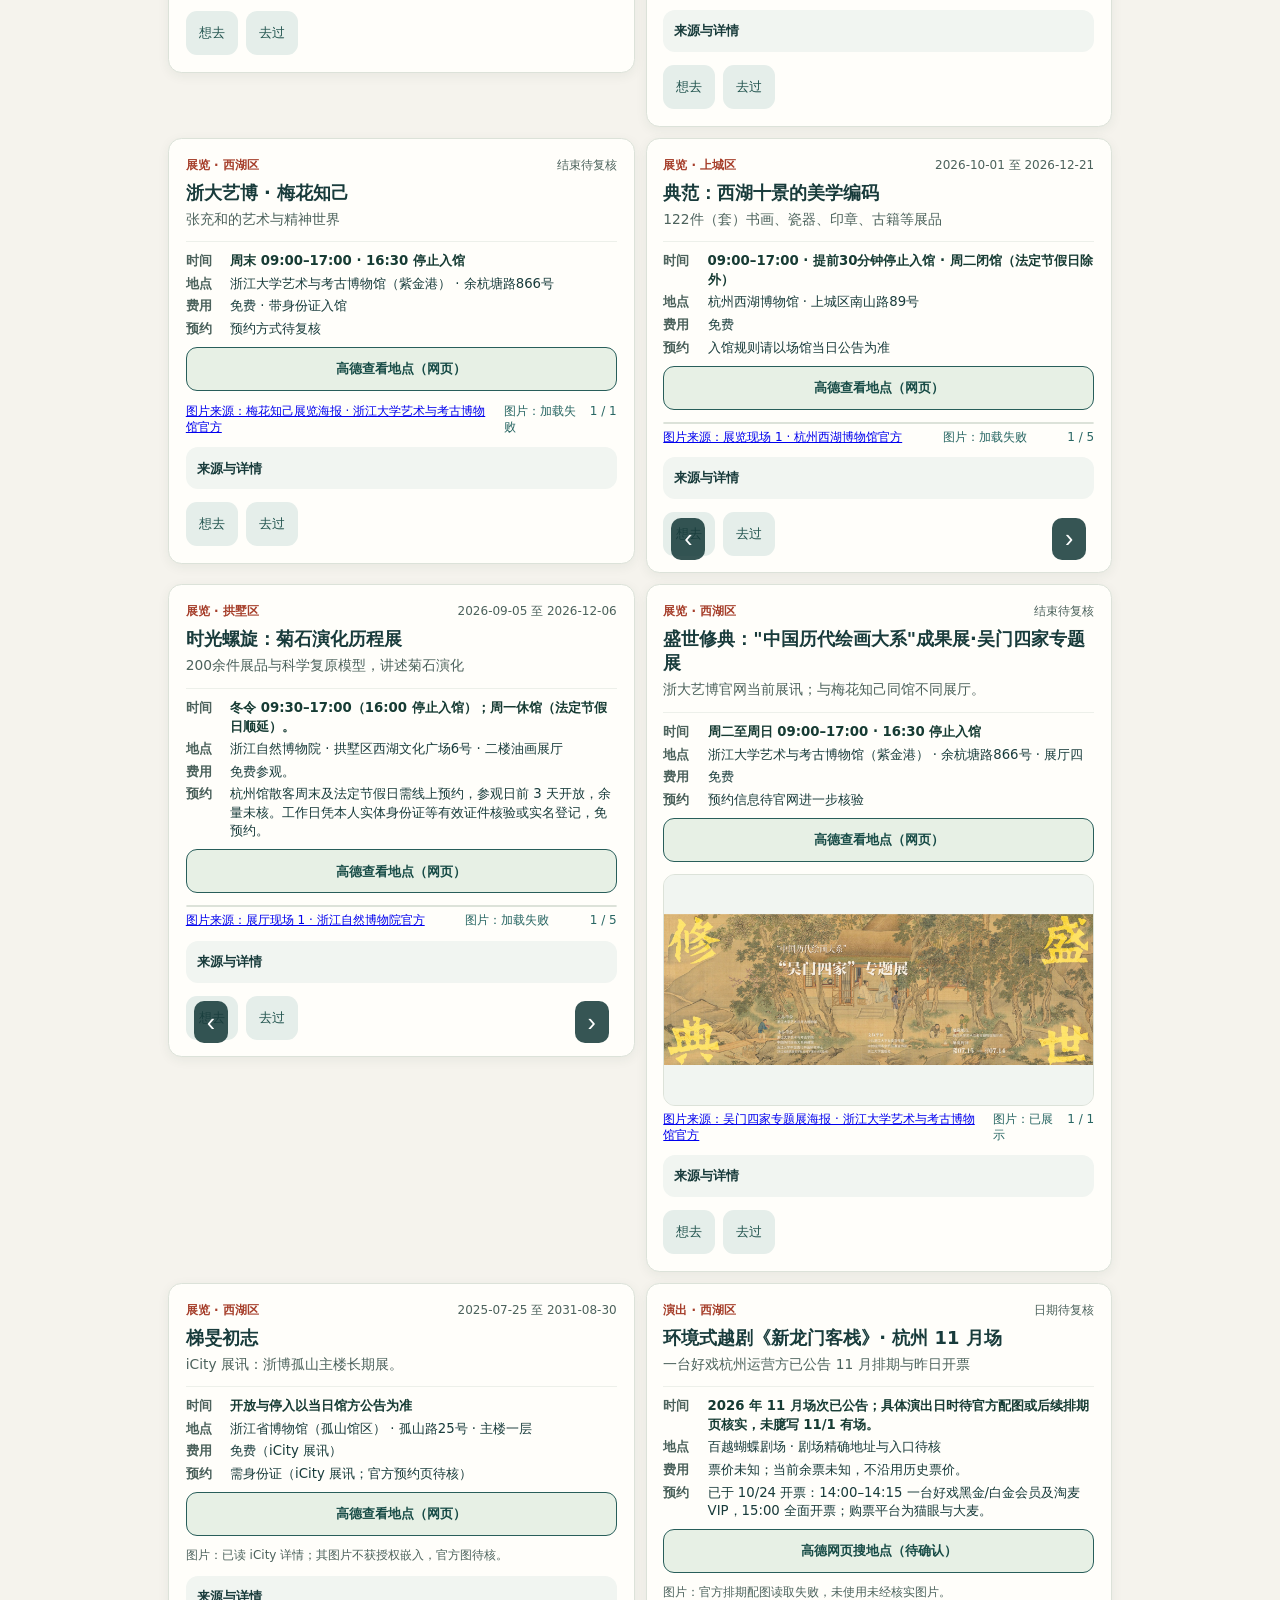
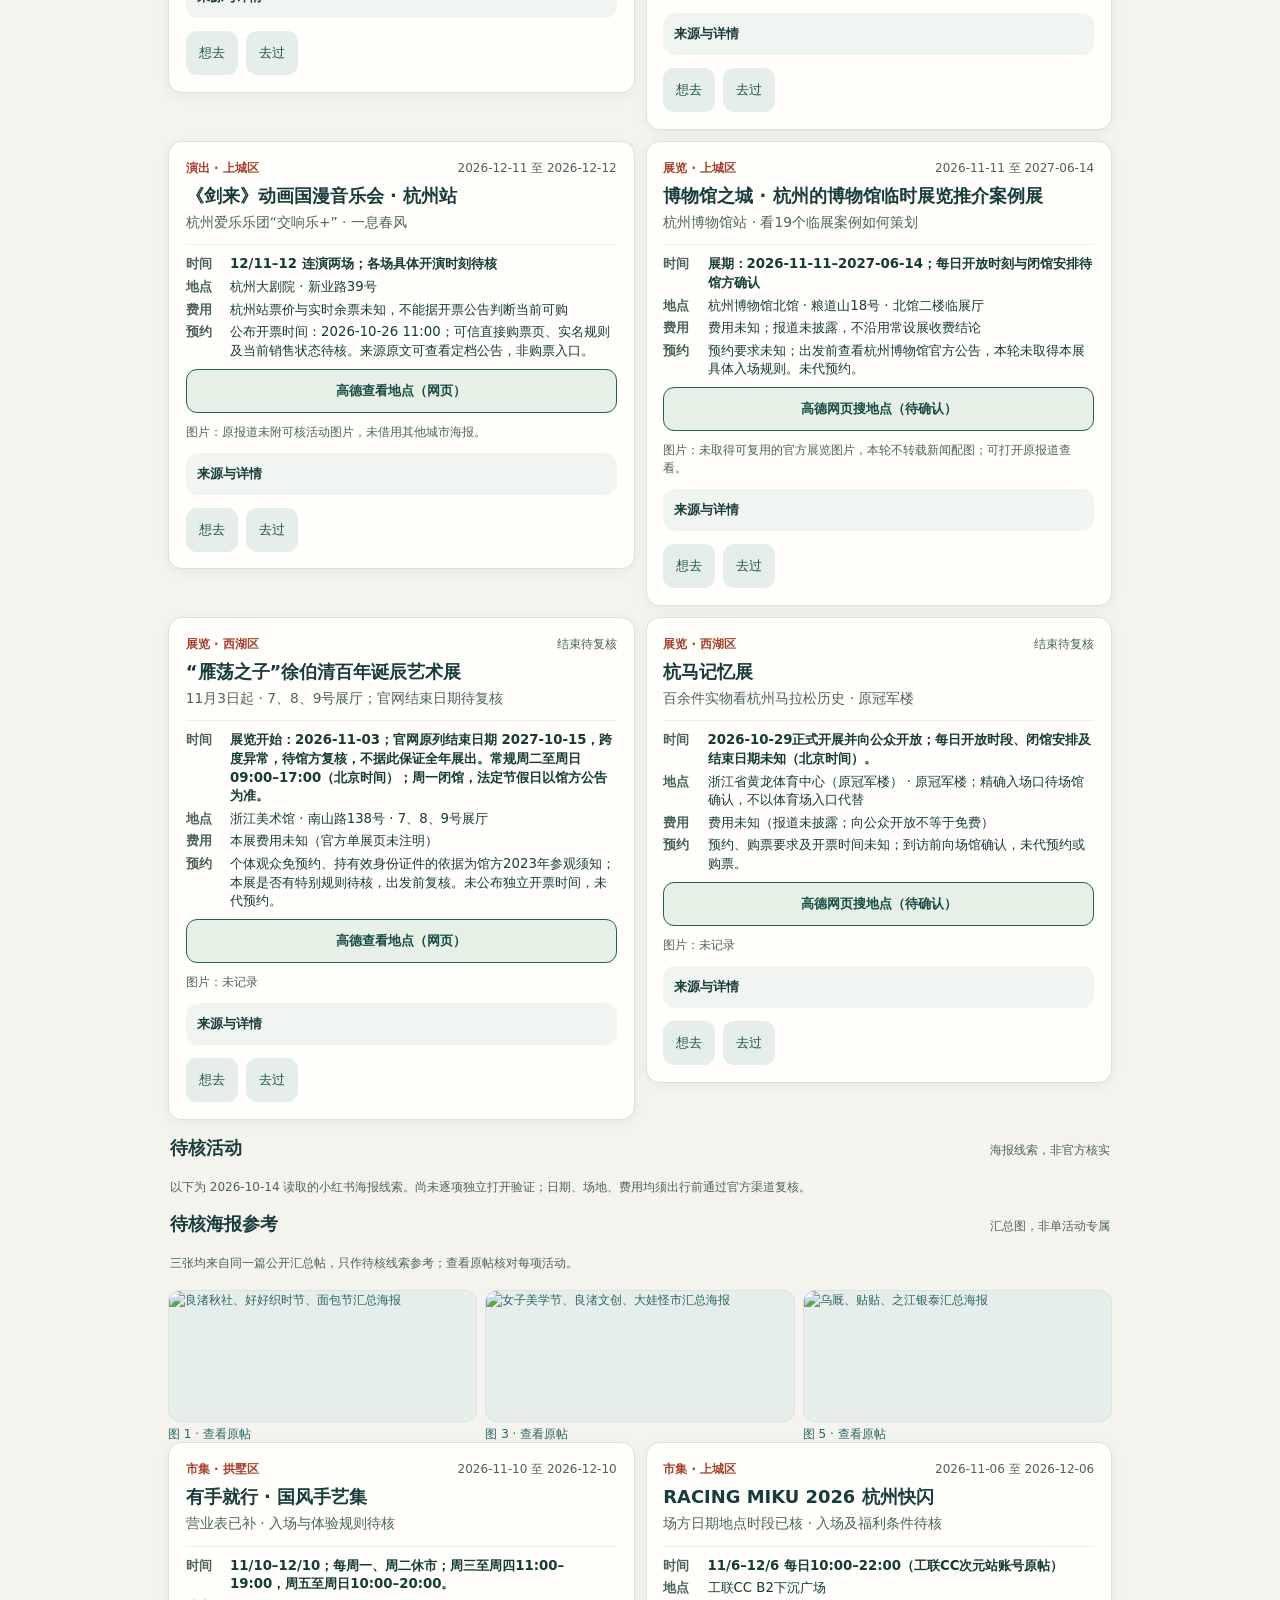
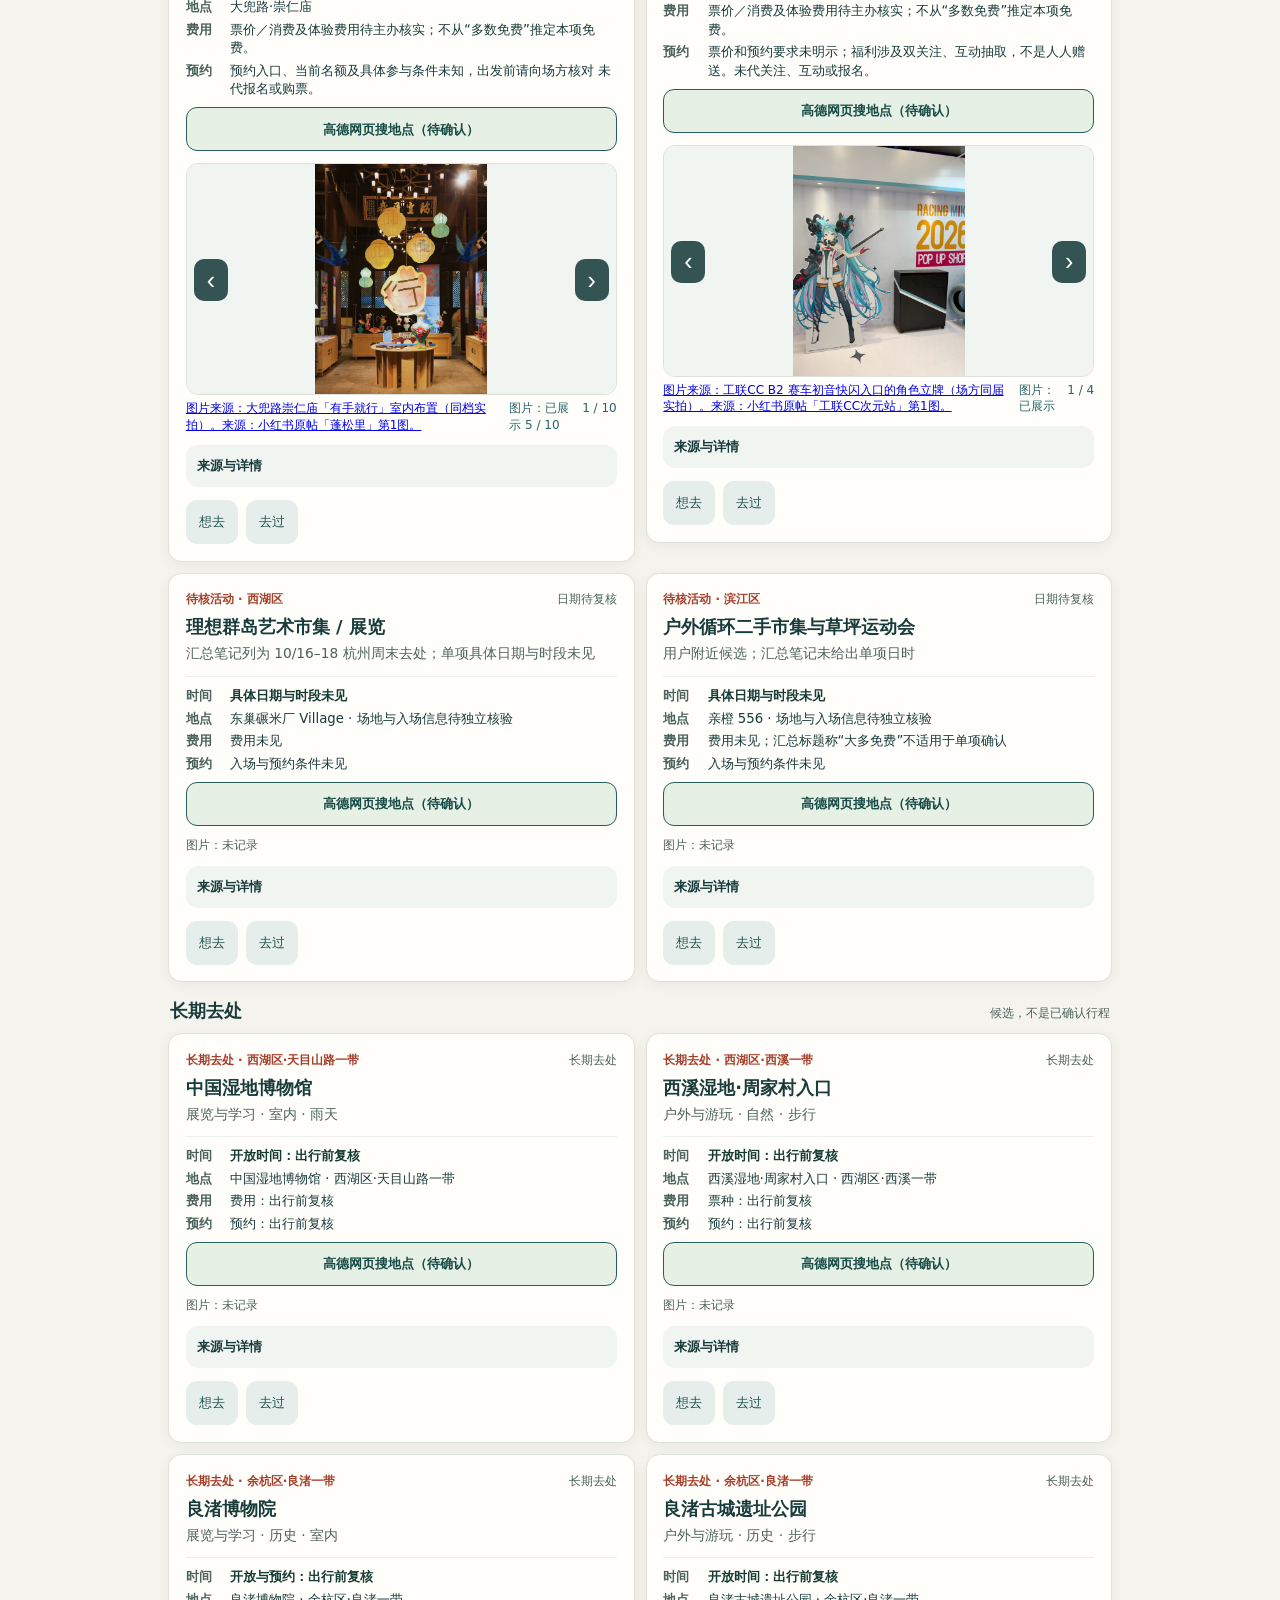
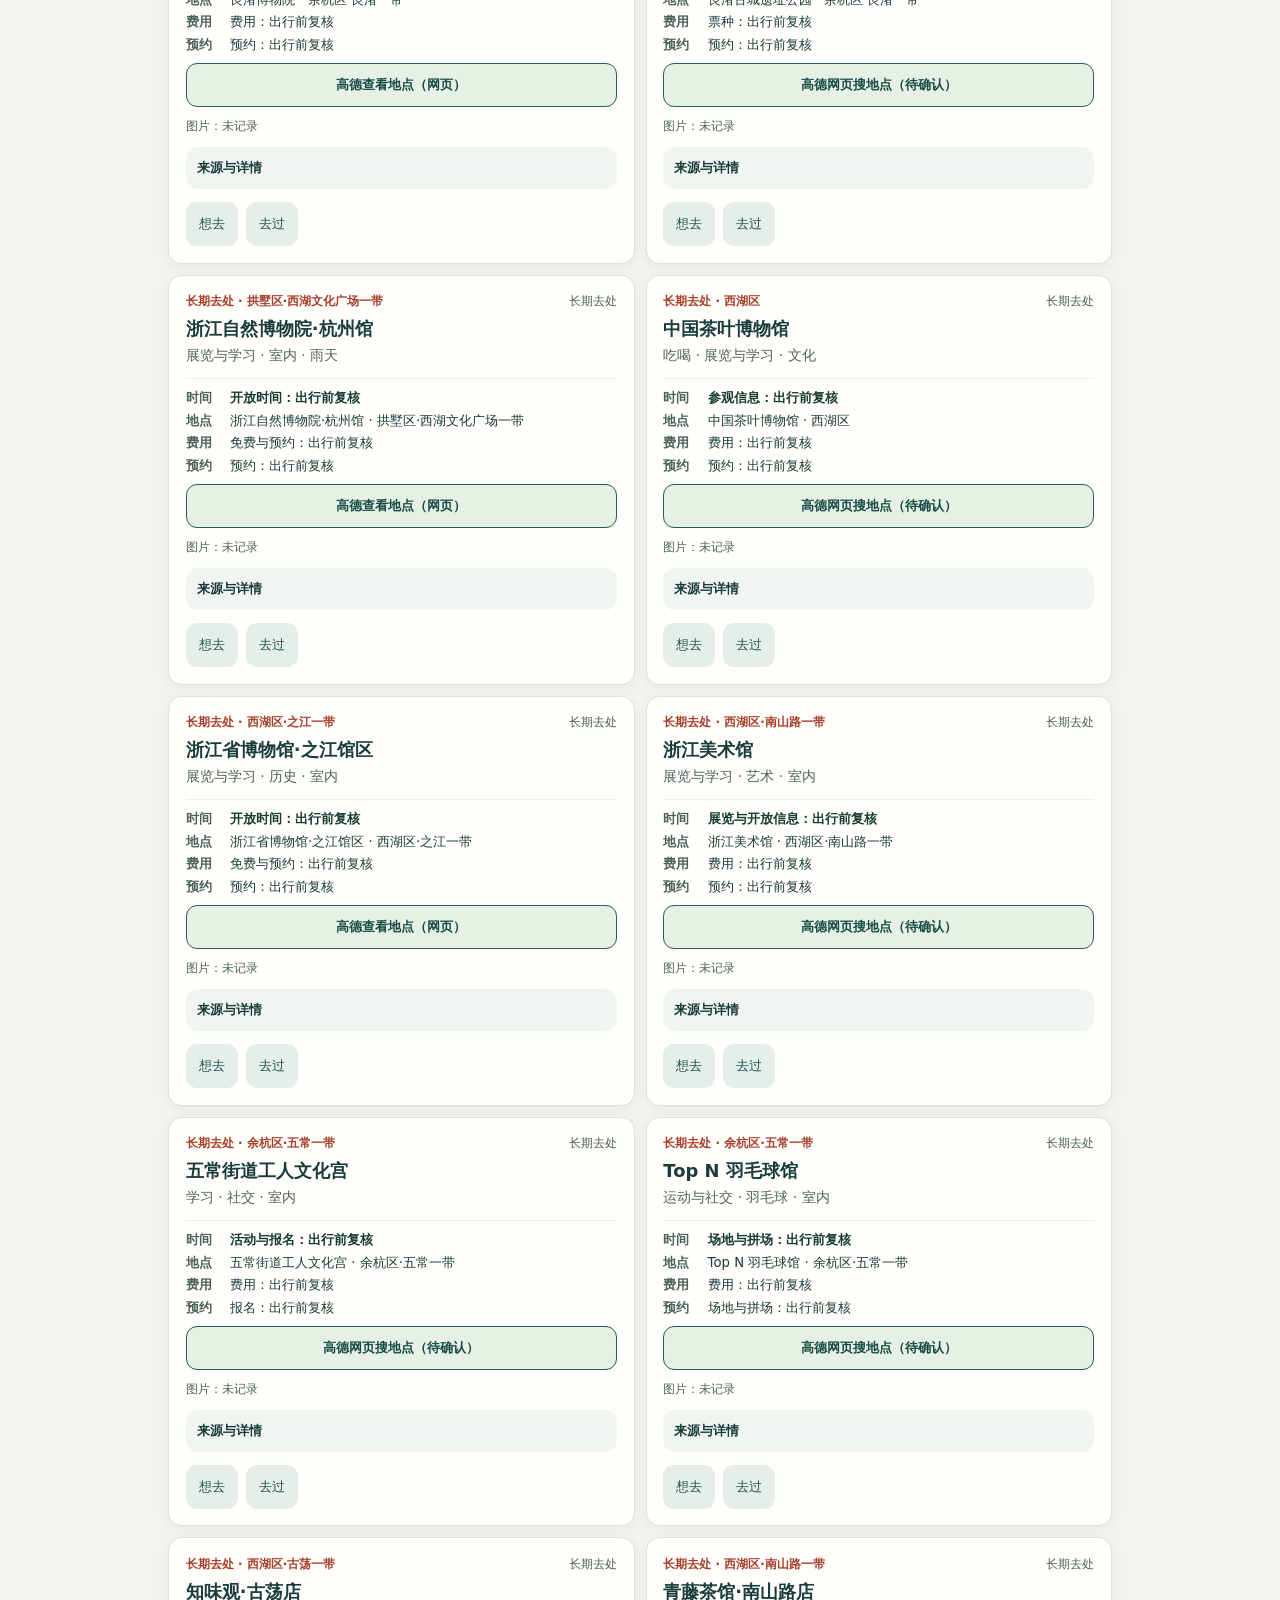
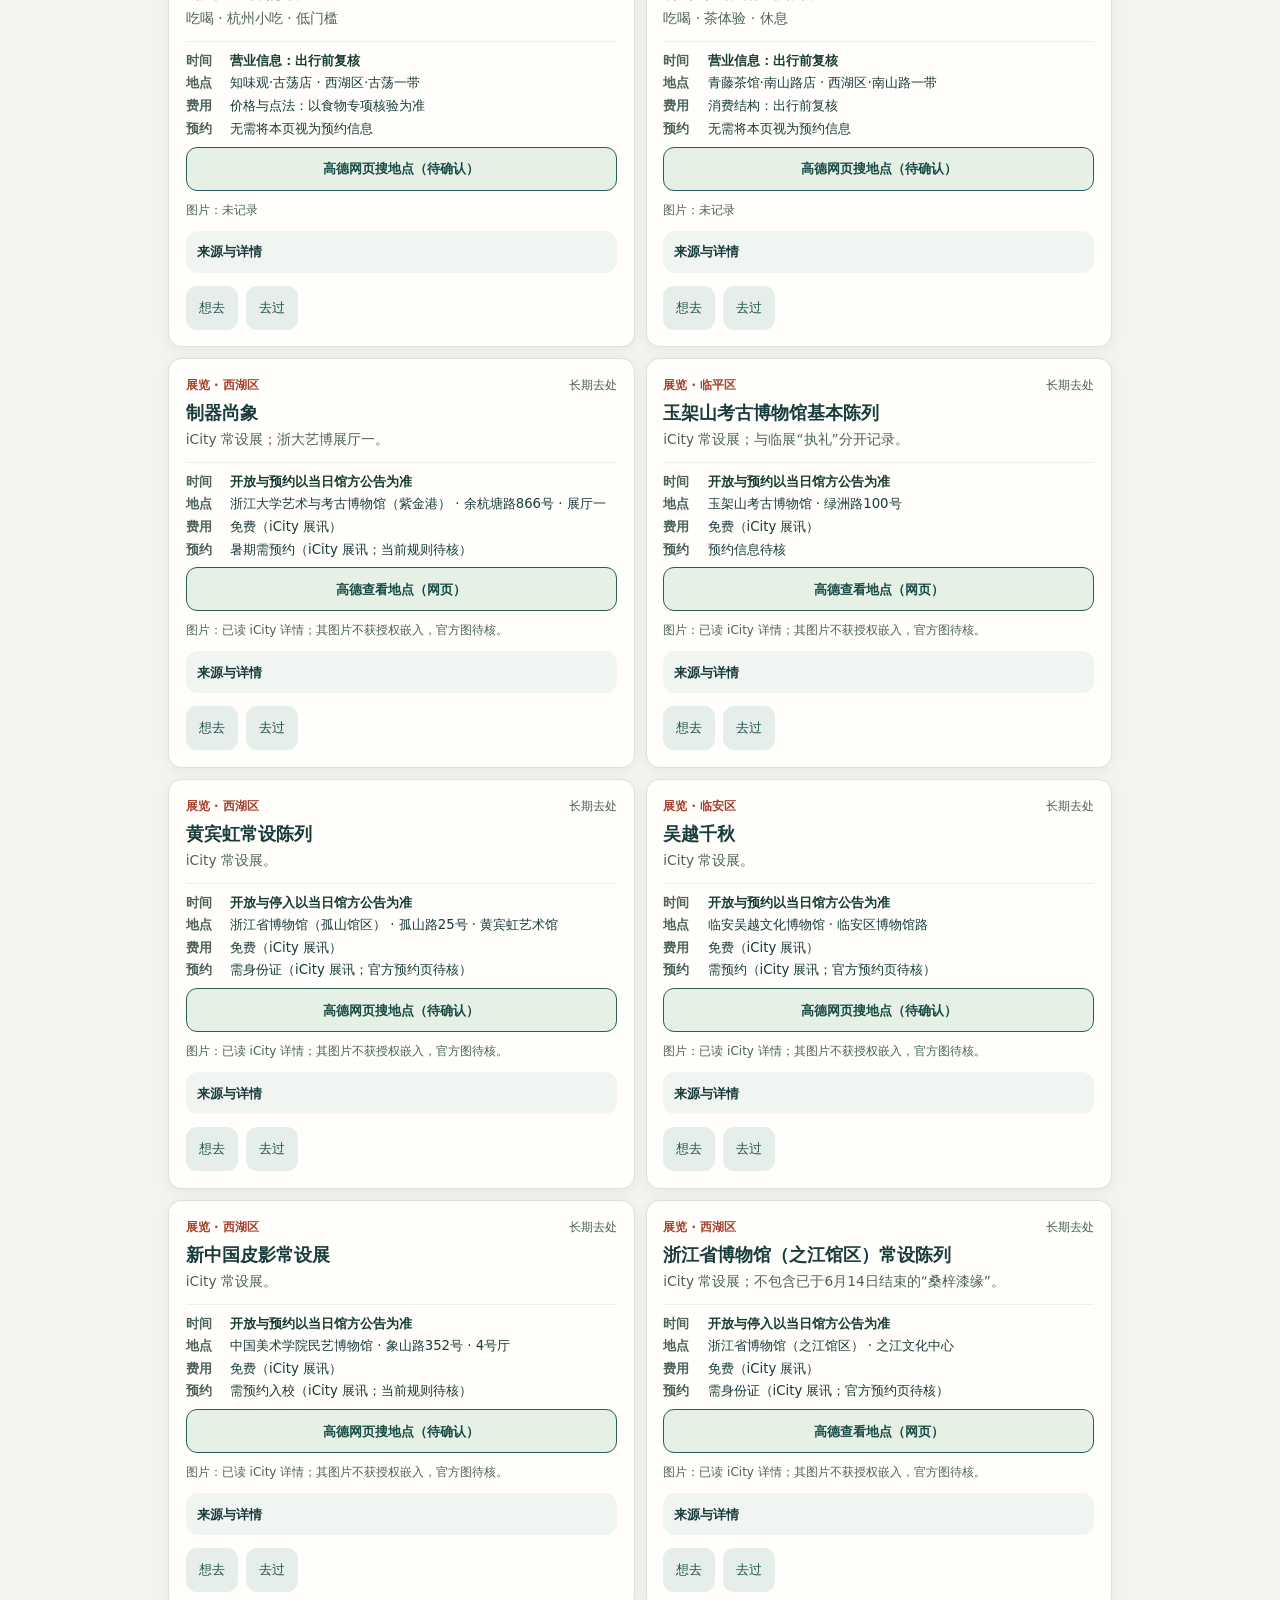
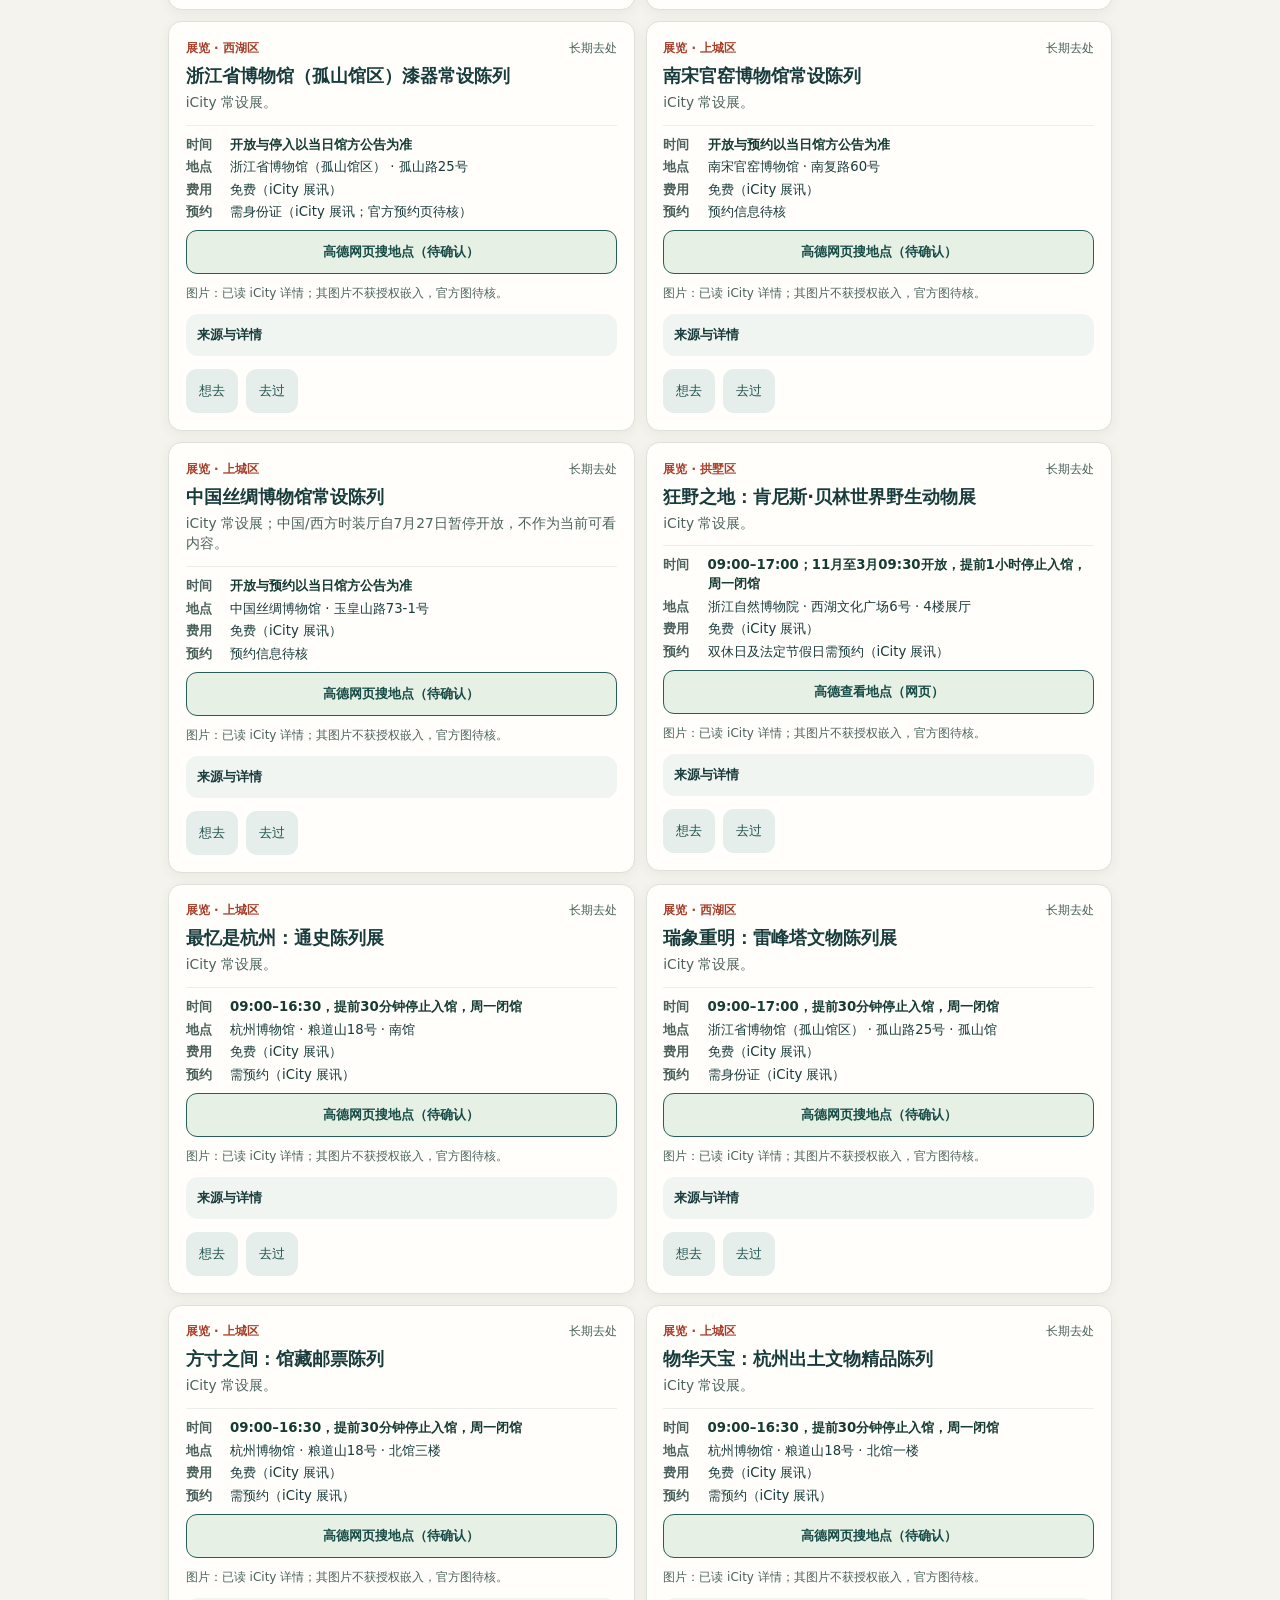
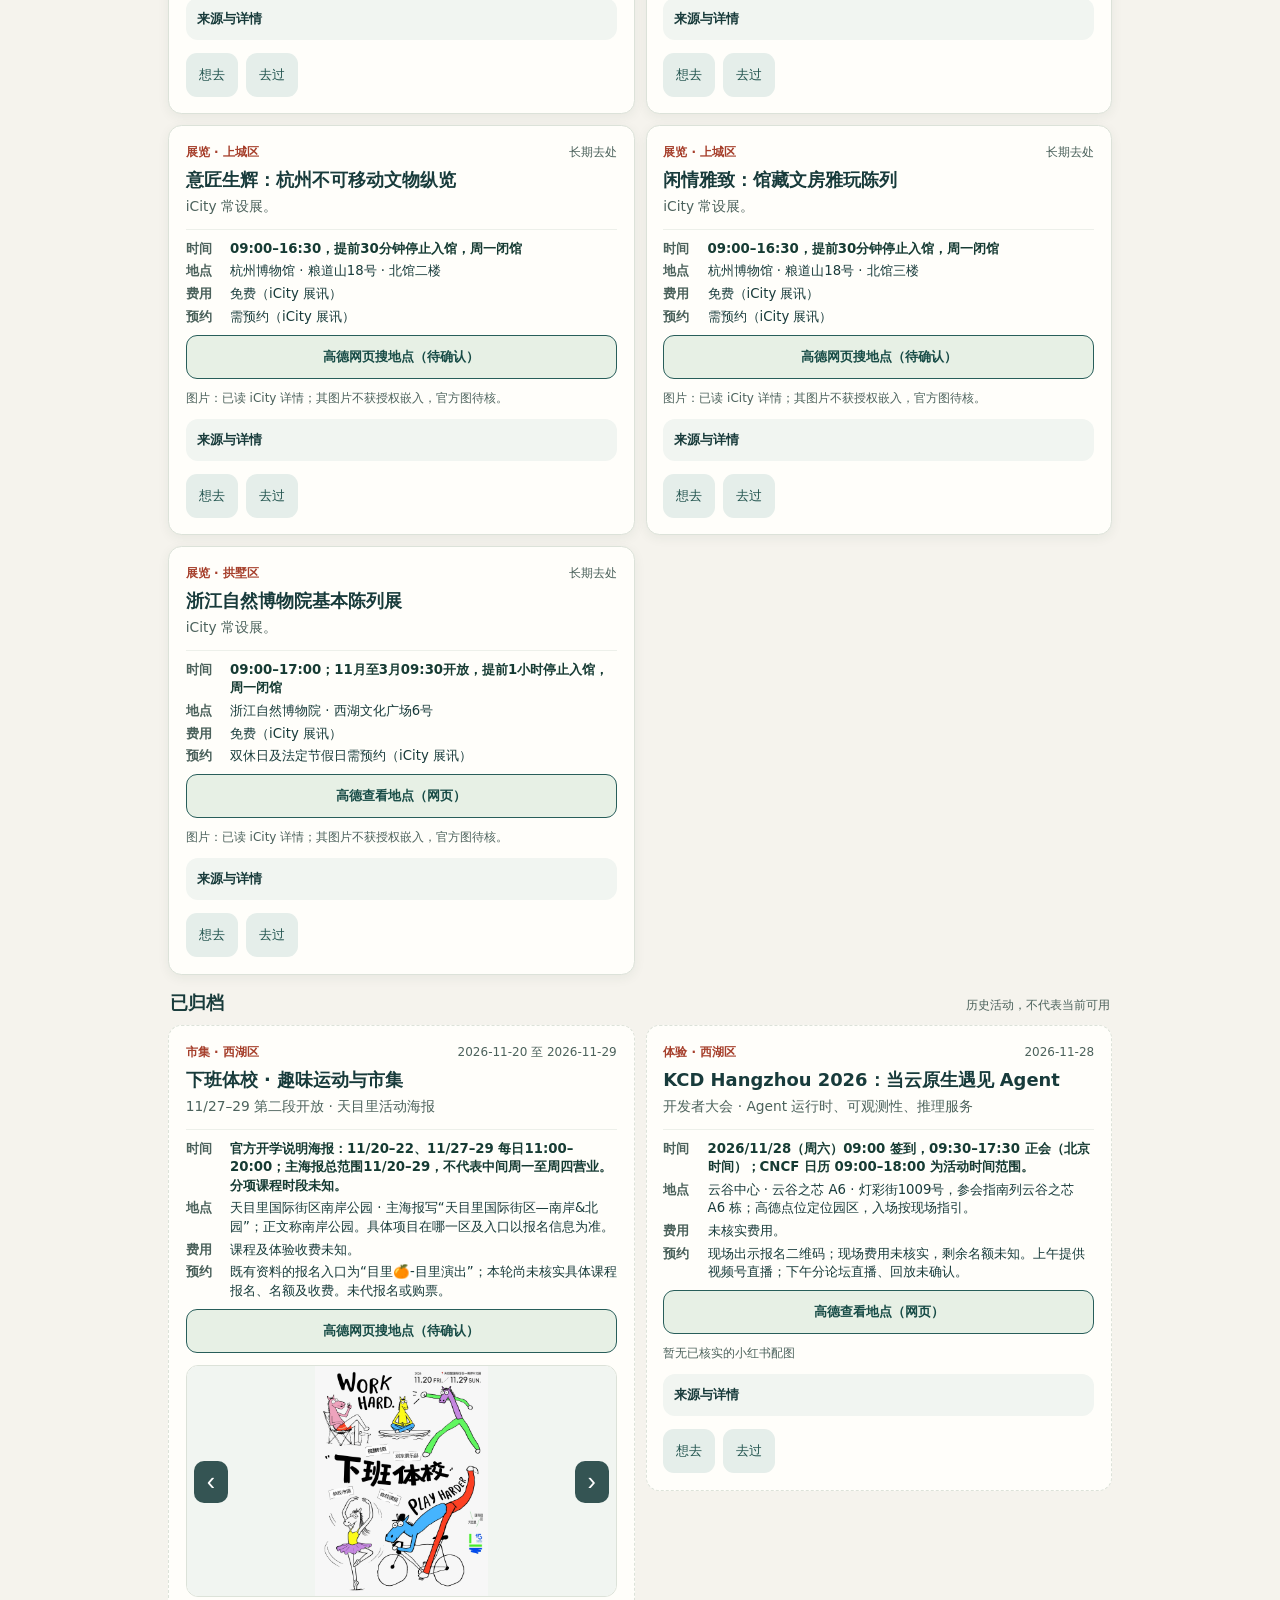
==== commit 5559c756: "Add Nov 28 Hangzhou cinema and museum picks and rare opera schedule" ====
--- a/hangzhou/index.html
+++ b/hangzhou/index.html
@@ -751,7 +751,7 @@
 document.querySelectorAll('[data-top-tab]').forEach(b=>b.onclick=()=>selectTop(b.dataset.topTab));
 const requestedDinner=new URLSearchParams(location.search).get('tab')==='after'&&location.hash==='#beiruan-7017';
 if(requestedDinner){selectTop('after',false);$('#beiruan-7017-details').open=true;requestAnimationFrame(()=>$('#beiruan-7017').scrollIntoView({block:'start'}))}
-fetch('./data.json?v=hangzhou-weekend-20261127-v82').then(r=>{if(!r.ok)throw Error('活动数据读取失败');return r.json()}).then(d=>{weekendIds=d.meta.weekendSelection||[];priorWeekendXhsIds=d.meta.priorWeekendXhsIds||[];items=d.items;items.forEach(x=>{if(!x.map&&activityVenueMaps[x.venue])x.map=activityVenueMaps[x.venue];let poi=x.map?.poiId;if(x.map&&!x.map.location&&activityPoiLocations[poi])x.map.location=activityPoiLocations[poi]});foodItems=d.foodItems||[];foodItems.forEach(x=>{let poi=x.map?.poiId;if(!x.images?.length&&foodPoiPhotos[poi])x.images=[foodPoiPhotos[poi]];if(x.map&&!x.map.location&&foodPoiLocations[poi])x.map.location=foodPoiLocations[poi];if(x.images?.length)x.note=(x.note||'').replace('图片：未查；','')});$('#week').textContent=guideWeekendLabel(d.meta);$('#checked').textContent='核查 '+d.meta.checkedAt;weather(d.meta);render();renderFood();renderAfter();initHikingPanel();if(!requestedDinner)selectTop(localStorage.getItem('hz:ui:top')||'play');window.initHangzhouSwipe?.()}).catch(()=>{applyFilters();const fallback=$('#playEmpty');fallback.textContent='活动数据暂时无法读取，请稍后重试。';fallback.hidden=false})
+fetch('./data.json?v=hangzhou-weekend-20261128-v83').then(r=>{if(!r.ok)throw Error('活动数据读取失败');return r.json()}).then(d=>{weekendIds=d.meta.weekendSelection||[];priorWeekendXhsIds=d.meta.priorWeekendXhsIds||[];items=d.items;items.forEach(x=>{if(!x.map&&activityVenueMaps[x.venue])x.map=activityVenueMaps[x.venue];let poi=x.map?.poiId;if(x.map&&!x.map.location&&activityPoiLocations[poi])x.map.location=activityPoiLocations[poi]});foodItems=d.foodItems||[];foodItems.forEach(x=>{let poi=x.map?.poiId;if(!x.images?.length&&foodPoiPhotos[poi])x.images=[foodPoiPhotos[poi]];if(x.map&&!x.map.location&&foodPoiLocations[poi])x.map.location=foodPoiLocations[poi];if(x.images?.length)x.note=(x.note||'').replace('图片：未查；','')});$('#week').textContent=guideWeekendLabel(d.meta);$('#checked').textContent='核查 '+d.meta.checkedAt;weather(d.meta);render();renderFood();renderAfter();initHikingPanel();if(!requestedDinner)selectTop(localStorage.getItem('hz:ui:top')||'play');window.initHangzhouSwipe?.()}).catch(()=>{applyFilters();const fallback=$('#playEmpty');fallback.textContent='活动数据暂时无法读取，请稍后重试。';fallback.hidden=false})
 </script>
 
 <script>(()=>{
